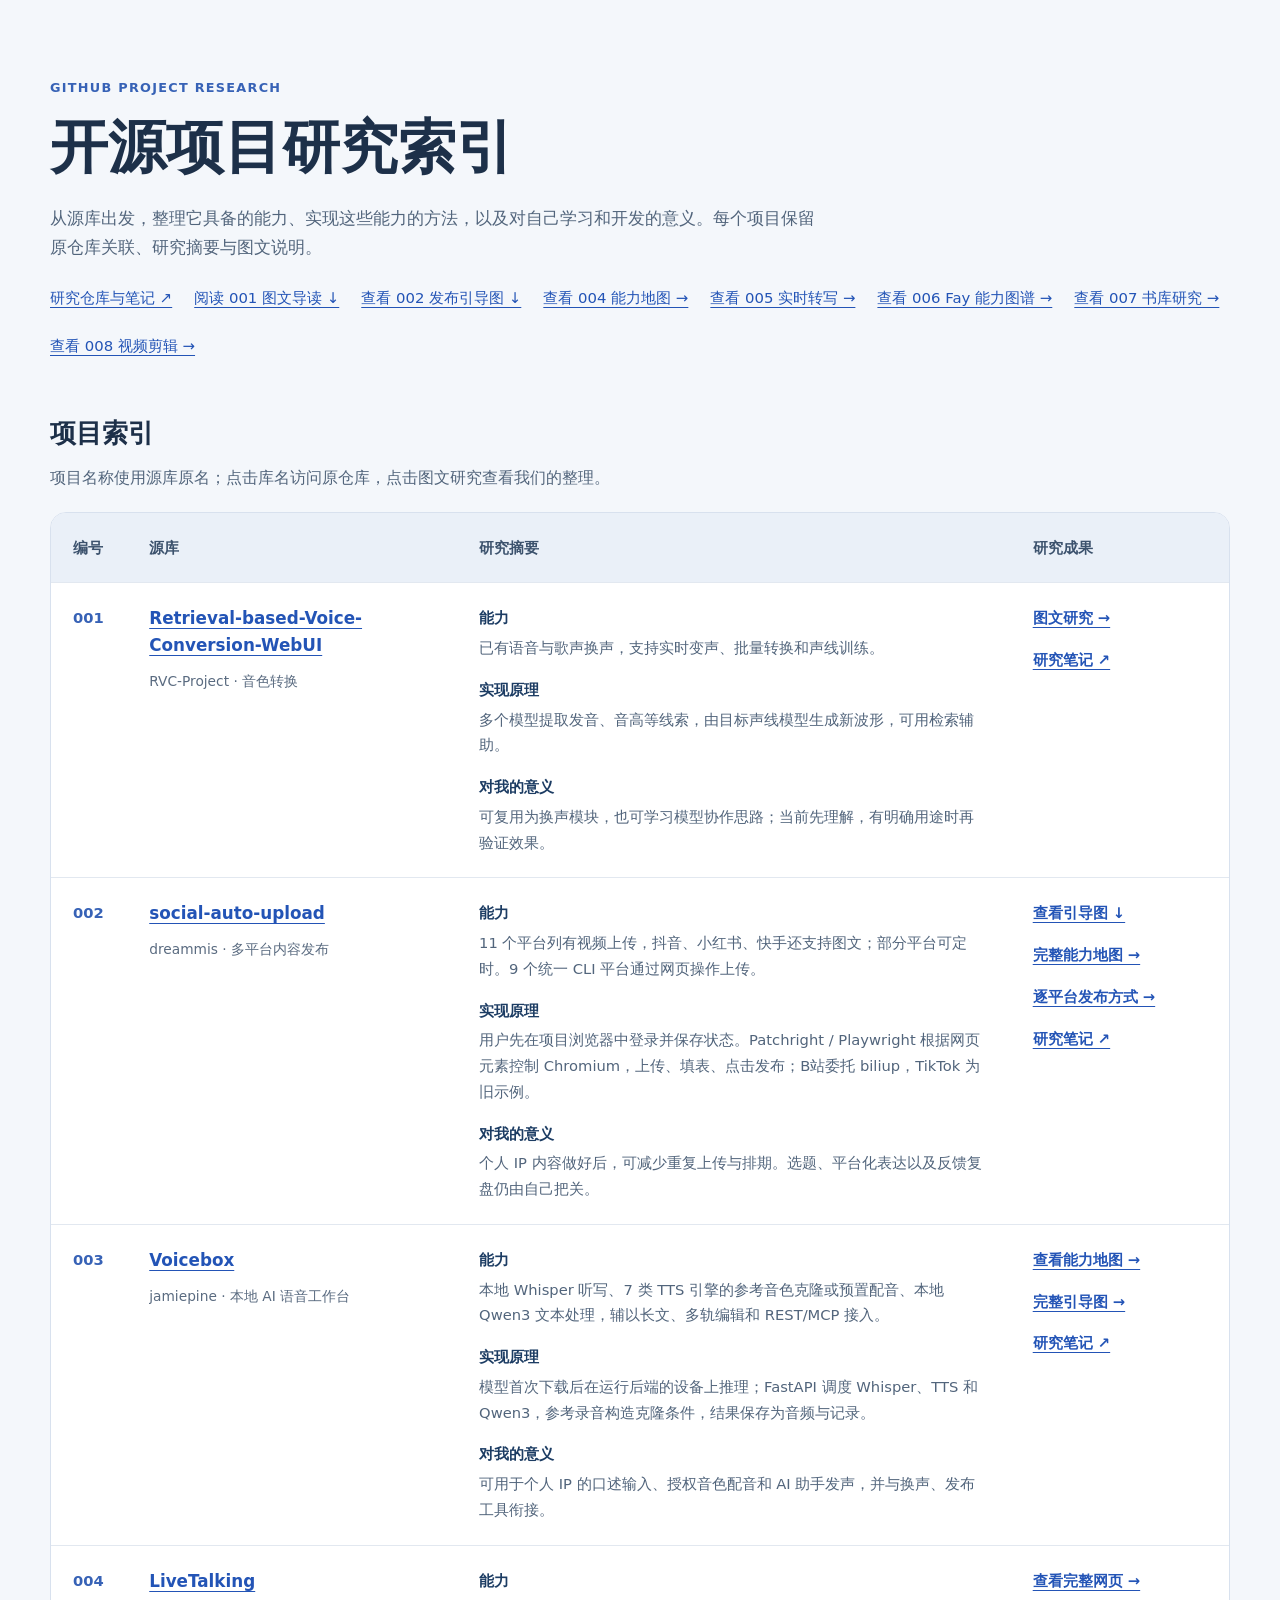
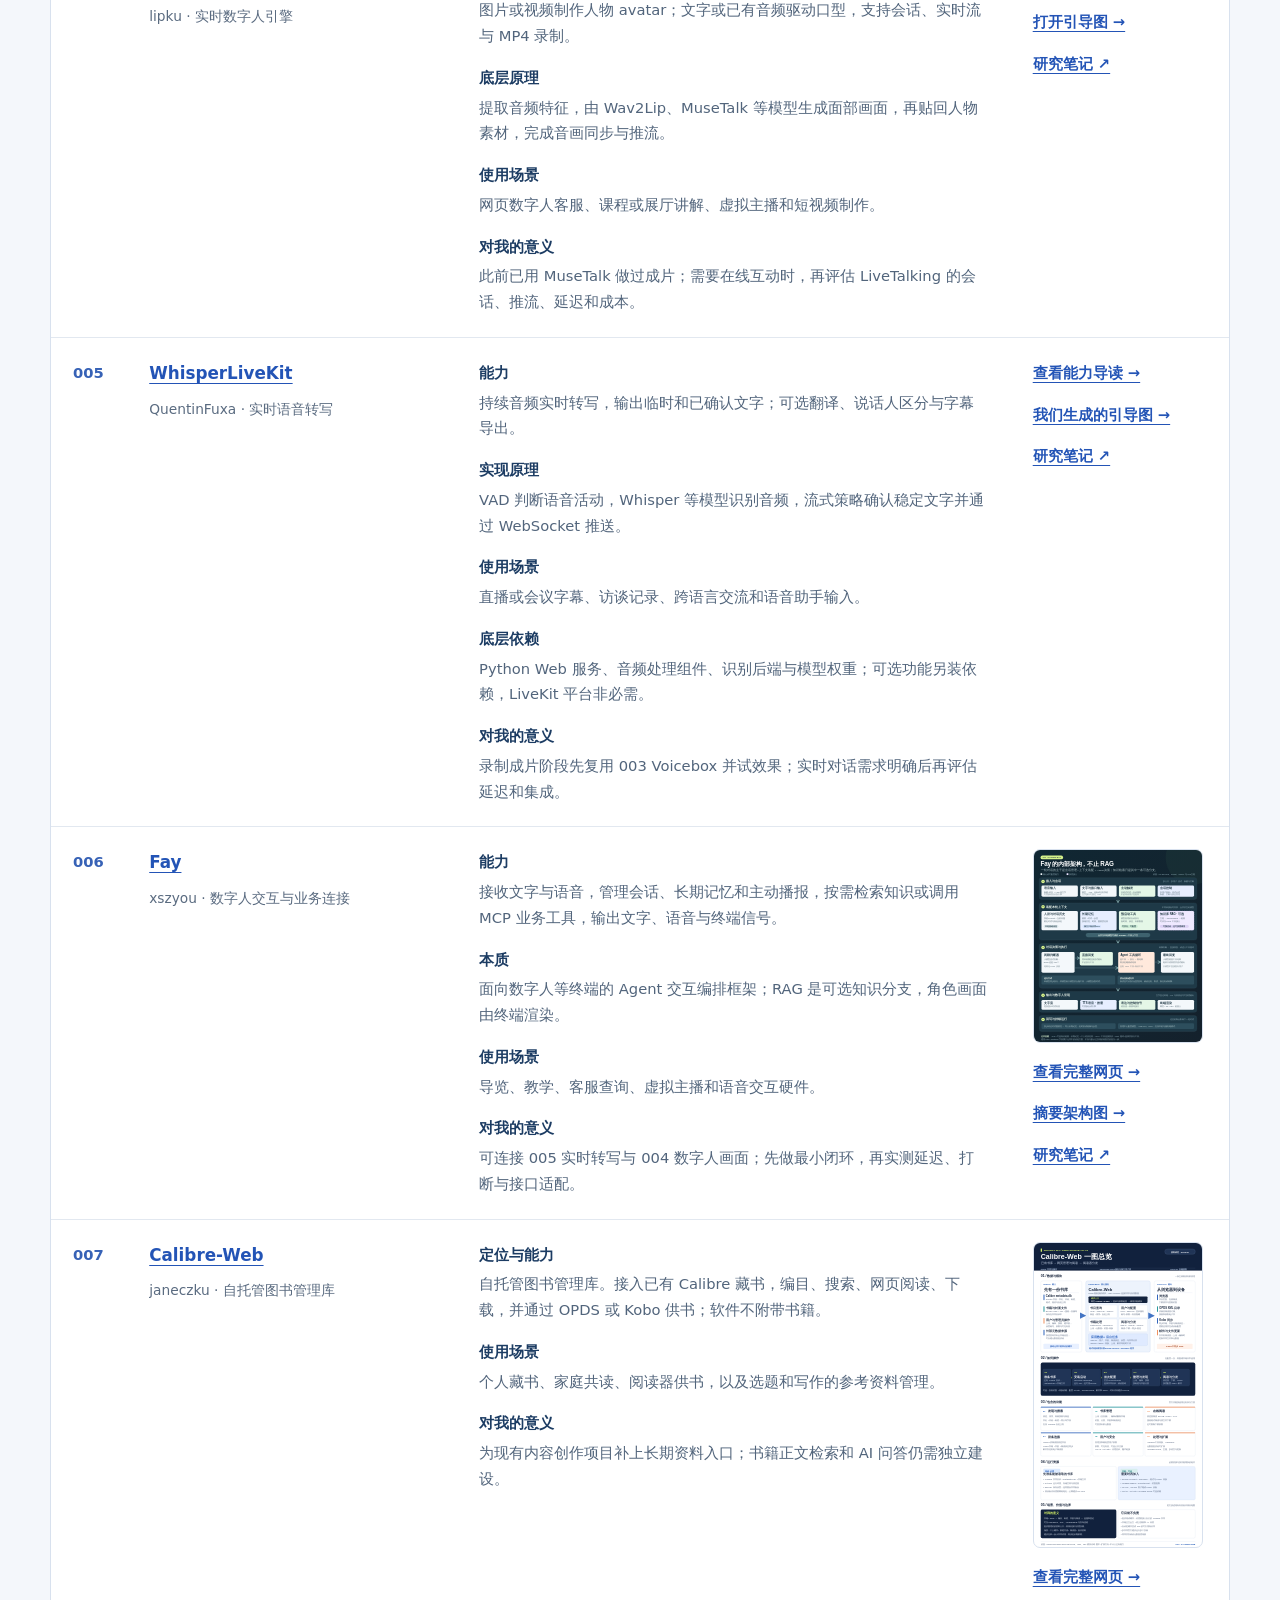
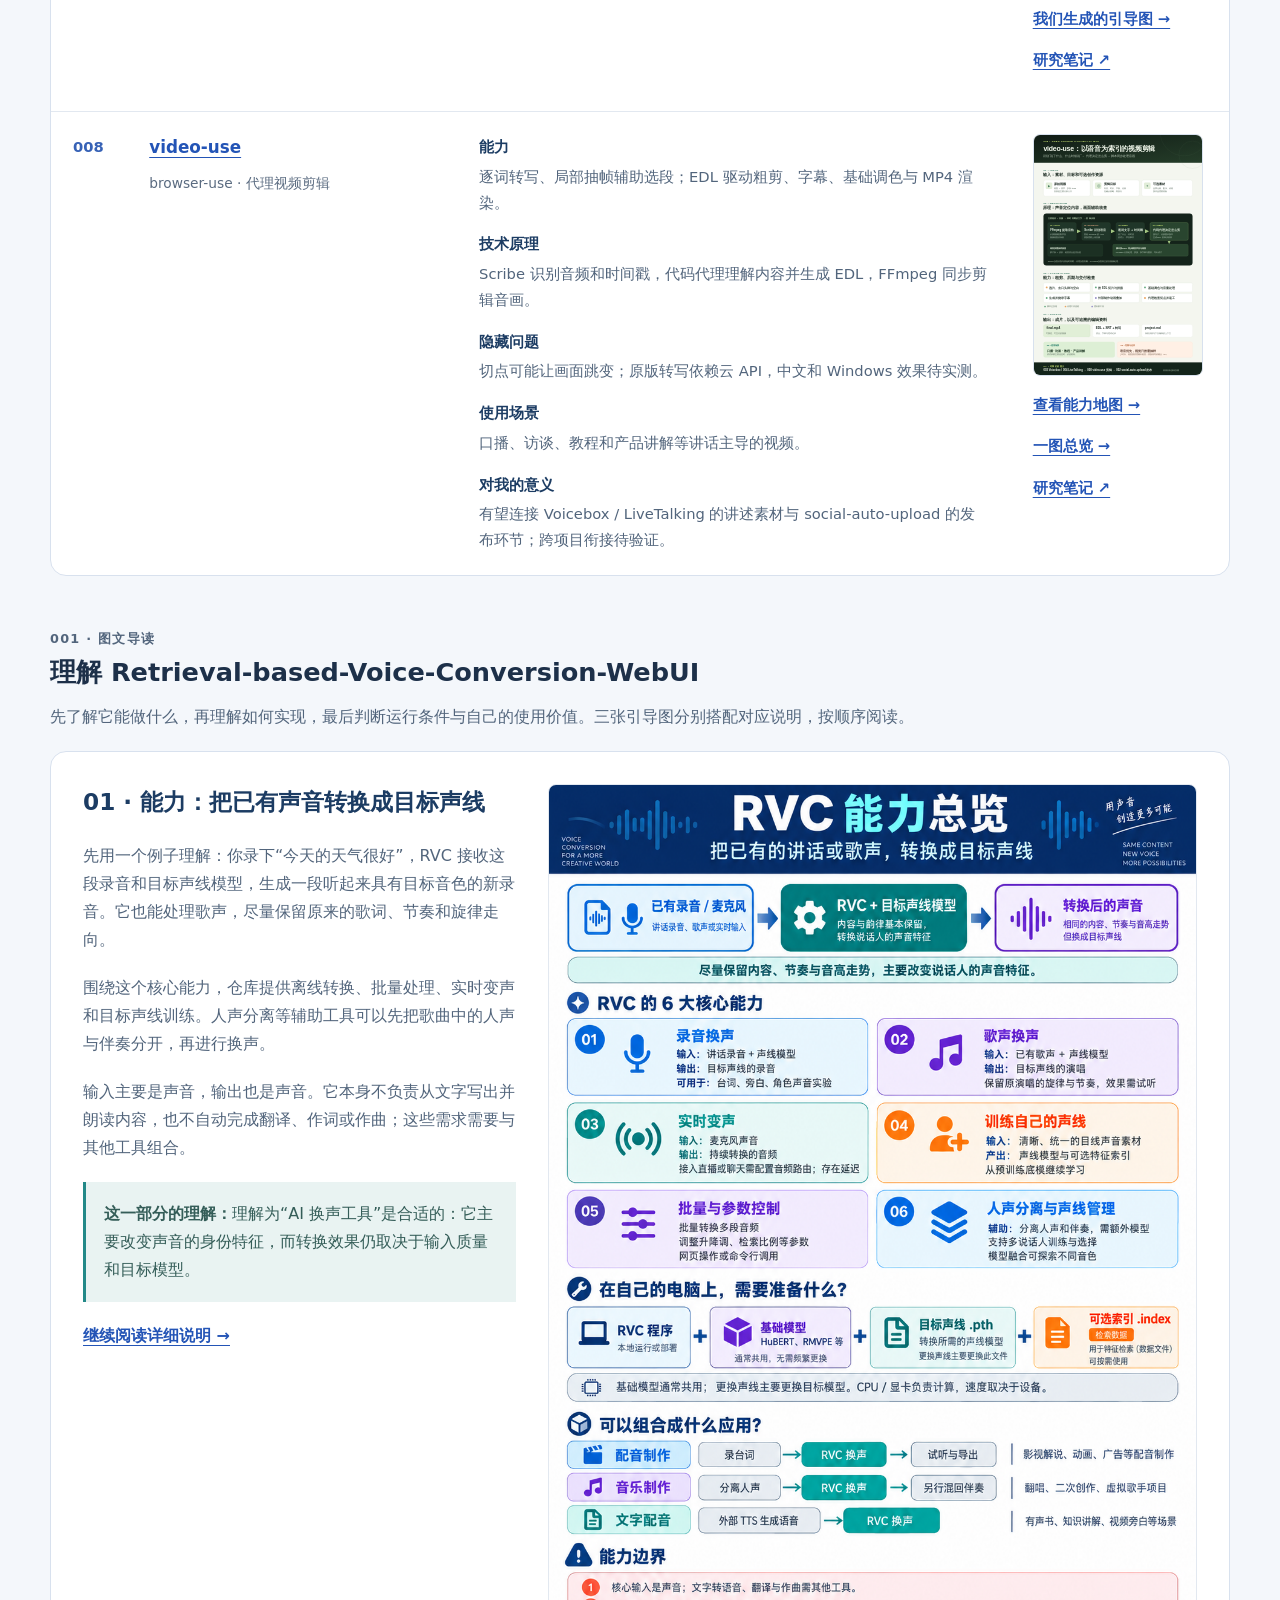
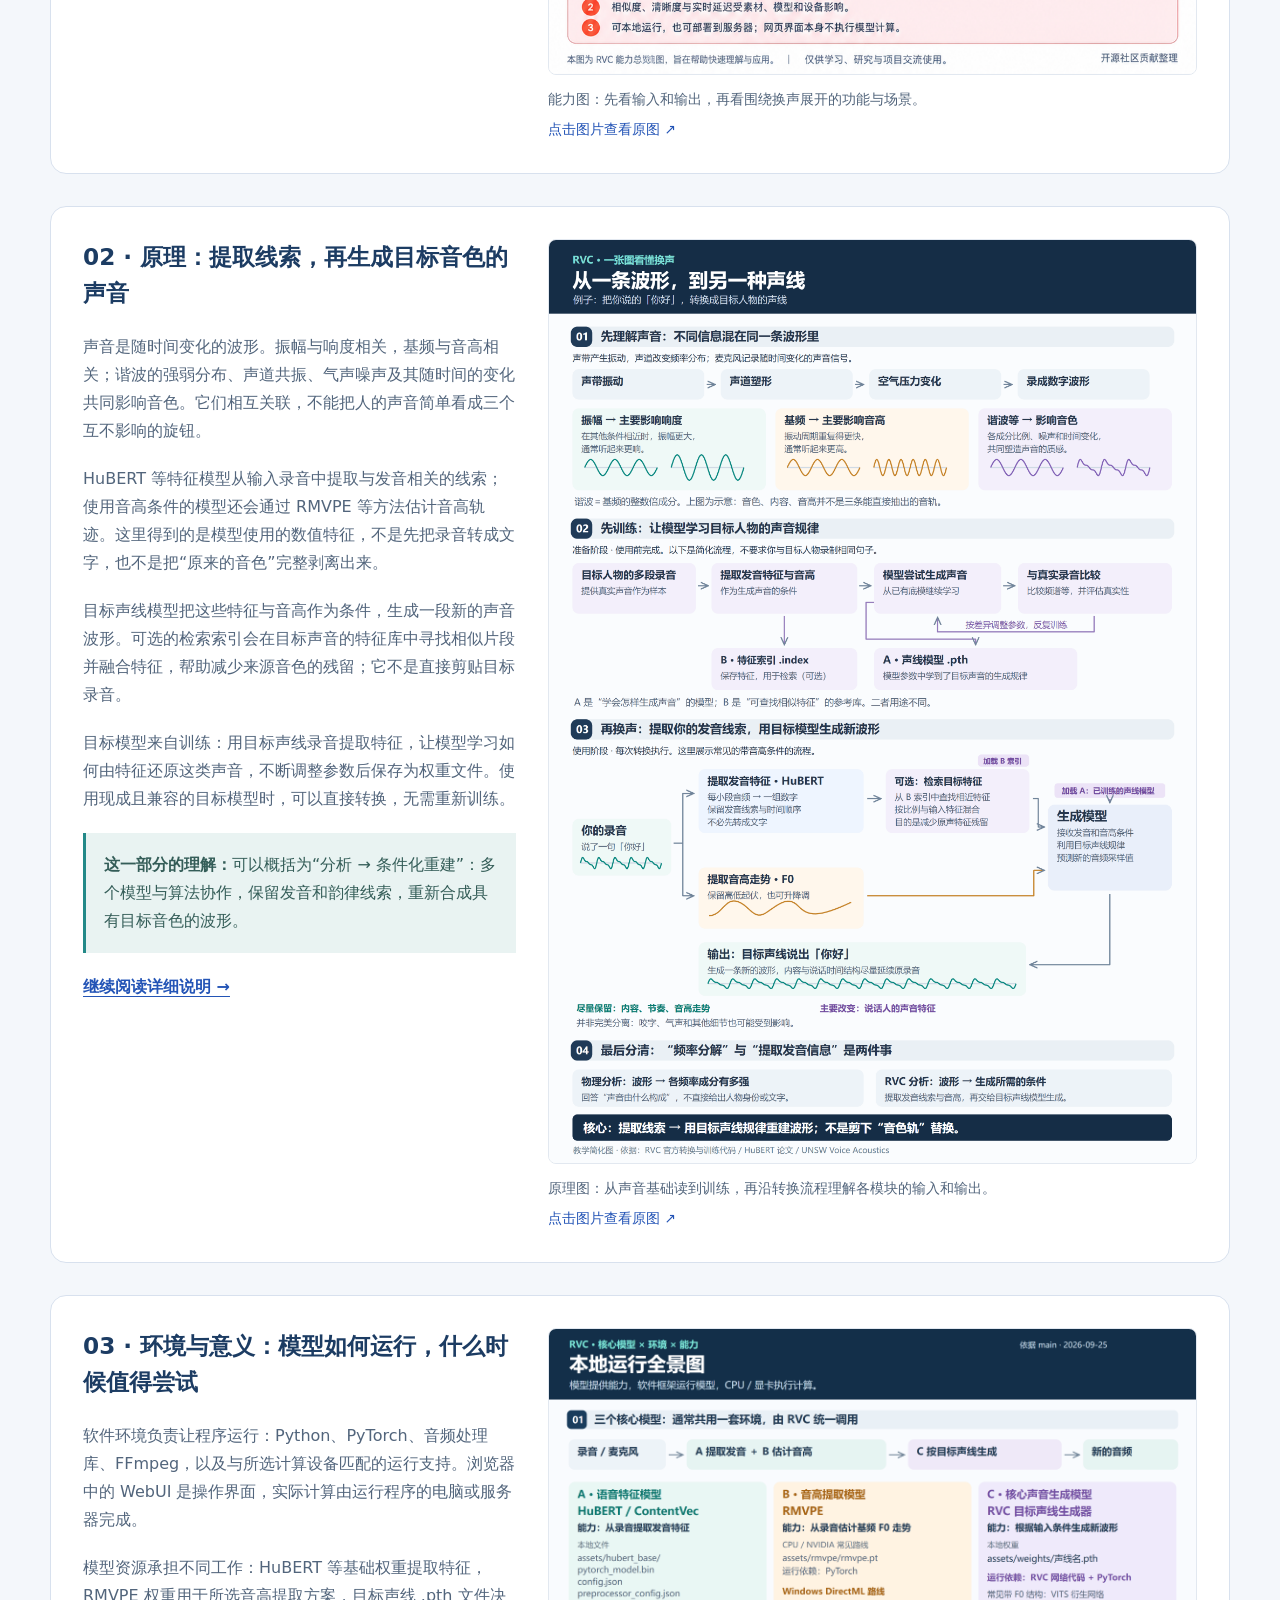
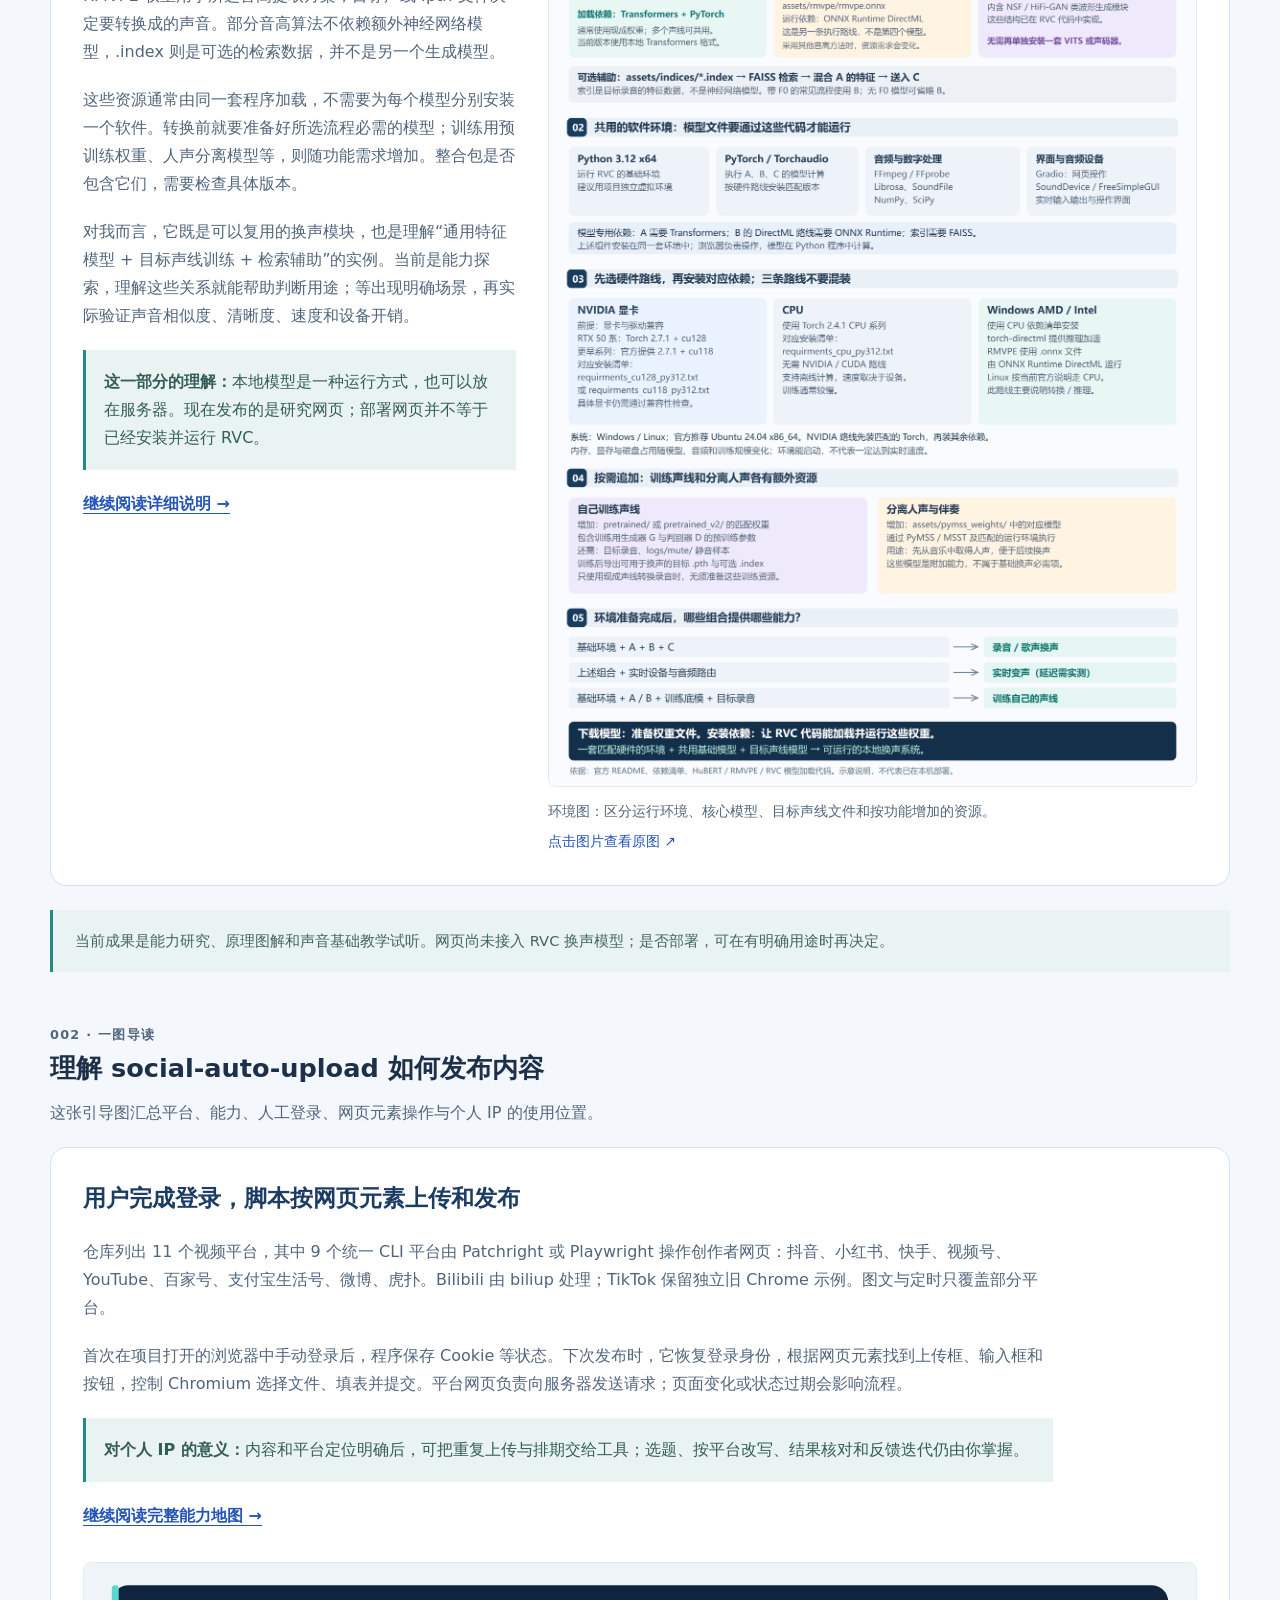
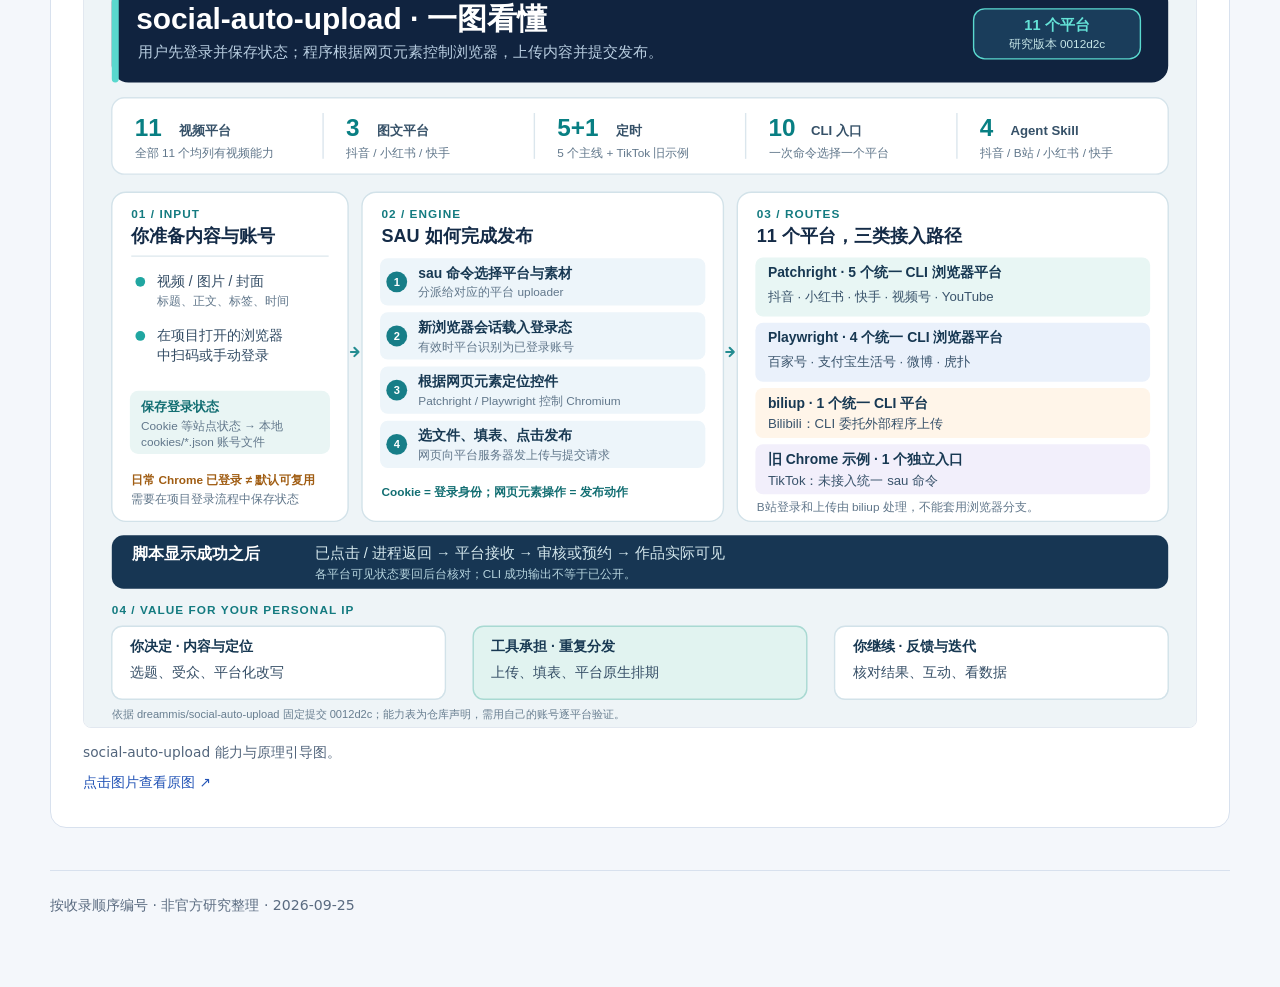
==== docs/index.html @ 4875bc80 "docs: publish video-use capability guide" ====
<!doctype html>
<html lang="zh-CN">
<head>
 <meta charset="utf-8">
 <meta name="viewport" content="width=device-width, initial-scale=1">
 <meta name="description" content="开源项目研究索引：关联源库，说明能力、实现原理、个人使用价值，并用完整图示辅助理解。">
 <title>GitHub 项目研究 · 源库索引与图解</title>
 <style>
 :root{color-scheme:light;font-family:system-ui,-apple-system,"Segoe UI","Microsoft YaHei",sans-serif;color:#1d3049;background:#f4f7fb}
 *{box-sizing:border-box}body{margin:0;line-height:1.75}
 main{width:min(1180px,calc(100% - 36px));margin:auto;padding:64px 0 70px}
 a{color:#2354b6;text-underline-offset:4px}a:focus-visible{outline:3px solid #238988;outline-offset:5px}
 .eyebrow{font-size:.8rem;letter-spacing:.1em;font-weight:750;color:#3762b6}
 h1{font-size:clamp(2rem,5vw,3.6rem);line-height:1.25;margin:12px 0 20px}
 .intro{max-width:780px;color:#52657c;font-size:1.05rem;margin:0 0 22px}
 .header-links{display:flex;gap:22px;flex-wrap:wrap;font-size:.93rem}
 .section-heading{margin:52px 0 20px}h2{font-size:1.6rem;margin:0 0 8px}.section-heading p{margin:0;color:#52657c}
 .table-wrap{overflow-x:auto;background:white;border:1px solid #d8e1ee;border-radius:16px}
 table{width:100%;border-collapse:collapse;min-width:740px;text-align:left;font-size:.92rem}
 th,td{padding:22px;vertical-align:top;border-bottom:1px solid #e2e8f0}thead{background:#eaf0f8;color:#3c526d}
 tbody tr:last-child>*{border-bottom:0}.project-id{font-weight:750;color:#3762b6}.source-cell{width:28%;min-width:200px}
 .source-name{display:block;font-weight:750;font-size:1.05rem;overflow-wrap:anywhere;line-height:1.6}
 .source-owner{display:block;color:#5a6b80;font-size:.86rem;margin:10px 0}.summary-cell{width:47%}
 dl{margin:0}dl>div+div{margin-top:16px}dt{font-weight:750;color:#1c3c63}dd{margin:4px 0 0;color:#52657c}
 .result-links{min-width:135px}.result-links a{display:block;margin-bottom:16px;font-weight:650}.result-links .result-image{max-width:170px}.result-image img{display:block;width:100%;height:auto;border-radius:7px;border:1px solid #d8e1ee}
 .guide-stories{display:grid;gap:32px}
 .guide-story{display:grid;grid-template-columns:minmax(0,.9fr) minmax(0,1.35fr);gap:32px;align-items:start;padding:32px;background:#fff;border:1px solid #d8e1ee;border-radius:16px}
 .guide-copy h3{font-size:1.45rem;line-height:1.55;margin:0 0 22px;color:#1c3c63}
 .guide-copy p{margin:0 0 20px;color:#52657c}.guide-copy .takeaway{padding:18px;background:#e9f3f2;border-left:3px solid #238988;color:#345d58}
 .detail-link{font-weight:650}.guide-story figure{margin:0;min-width:0}.guide-story img{display:block;width:100%;height:auto;border:1px solid #e2e8f0;border-radius:8px}
 .guide-story figcaption{font-size:.86rem;color:#52657c;margin-top:12px}.guide-story figcaption span{display:block;color:#2354b6;margin-top:6px}
 .social-guide{grid-template-columns:1fr}.social-guide .guide-copy{max-width:970px}.social-guide figure{width:100%}
 #guides-title{overflow-wrap:anywhere}article[id]{scroll-margin-top:24px}
 .note{margin-top:24px;padding:18px 22px;border-left:3px solid #238988;background:#e9f3f2;color:#45645f;font-size:.92rem}
 footer{margin-top:42px;padding-top:22px;border-top:1px solid #d8e1ee;color:#5a6b80;font-size:.88rem}
 @media(max-width:760px){.guide-story{grid-template-columns:1fr;padding:20px;gap:24px}.guide-copy h3{font-size:1.25rem}main{padding-top:38px}th,td{padding:16px}.section-heading{margin-top:36px}}
 </style>
</head>
<body><main>
 <header><p class="eyebrow">GITHUB PROJECT RESEARCH</p><h1>开源项目研究索引</h1>
 <p class="intro">从源库出发，整理它具备的能力、实现这些能力的方法，以及对自己学习和开发的意义。每个项目保留原仓库关联、研究摘要与图文说明。</p>
 <div class="header-links"><a href="https://github.com/yydshly/0925_codex_project">研究仓库与笔记 ↗</a><a href="#guide-images">阅读 001 图文导读 ↓</a><a href="#guide-social-auto-upload">查看 002 发布引导图 ↓</a><a href="projects/004-livetalking/index.html">查看 004 能力地图 →</a><a href="projects/005-whisperlivekit/index.html">查看 005 实时转写 →</a><a href="projects/006-fay/index.html">查看 006 Fay 能力图谱 →</a><a href="projects/007-calibre-web/index.html">查看 007 书库研究 →</a><a href="projects/008-video-use/index.html">查看 008 视频剪辑 →</a></div></header>
 <section aria-labelledby="index-title"><div class="section-heading"><h2 id="index-title">项目索引</h2><p>项目名称使用源库原名；点击库名访问原仓库，点击图文研究查看我们的整理。</p></div>
 <div class="table-wrap" role="region" aria-label="项目索引表，可横向滚动" tabindex="0"><table>
 <thead><tr><th scope="col">编号</th><th scope="col">源库</th><th scope="col">研究摘要</th><th scope="col">研究成果</th></tr></thead>
 <tbody><tr><th scope="row" class="project-id">001</th><td class="source-cell"><a class="source-name" href="https://github.com/RVC-Project/Retrieval-based-Voice-Conversion-WebUI" target="_blank" rel="noopener">Retrieval-based-Voice-Conversion-WebUI</a><span class="source-owner">RVC-Project · 音色转换</span></td>
 <td class="summary-cell"><dl><div><dt>能力</dt><dd>已有语音与歌声换声，支持实时变声、批量转换和声线训练。</dd></div><div><dt>实现原理</dt><dd>多个模型提取发音、音高等线索，由目标声线模型生成新波形，可用检索辅助。</dd></div><div><dt>对我的意义</dt><dd>可复用为换声模块，也可学习模型协作思路；当前先理解，有明确用途时再验证效果。</dd></div></dl></td>
 <td class="result-links"><a href="projects/001-rvc-voice-conversion/index.html#research-abstract">图文研究 →</a><a href="https://github.com/yydshly/0925_codex_project/blob/main/projects/001-rvc-voice-conversion/README.md">研究笔记 ↗</a></td></tr>
 <tr><th scope="row" class="project-id">002</th><td class="source-cell"><a class="source-name" href="https://github.com/dreammis/social-auto-upload" target="_blank" rel="noopener">social-auto-upload</a><span class="source-owner">dreammis · 多平台内容发布</span></td>
 <td class="summary-cell"><dl><div><dt>能力</dt><dd>11 个平台列有视频上传，抖音、小红书、快手还支持图文；部分平台可定时。9 个统一 CLI 平台通过网页操作上传。</dd></div><div><dt>实现原理</dt><dd>用户先在项目浏览器中登录并保存状态。Patchright / Playwright 根据网页元素控制 Chromium，上传、填表、点击发布；B站委托 biliup，TikTok 为旧示例。</dd></div><div><dt>对我的意义</dt><dd>个人 IP 内容做好后，可减少重复上传与排期。选题、平台化表达以及反馈复盘仍由自己把关。</dd></div></dl></td>
 <td class="result-links"><a href="#guide-social-auto-upload">查看引导图 ↓</a><a href="projects/002-social-auto-upload/index.html">完整能力地图 →</a><a href="projects/002-social-auto-upload/index.html#platform-methods">逐平台发布方式 →</a><a href="https://github.com/yydshly/0925_codex_project/blob/main/projects/002-social-auto-upload/README.md">研究笔记 ↗</a></td></tr><tr><th scope="row" class="project-id">003</th><td class="source-cell"><a class="source-name" href="https://github.com/jamiepine/voicebox" target="_blank" rel="noopener">Voicebox</a><span class="source-owner">jamiepine · 本地 AI 语音工作台</span></td>
<td class="summary-cell"><dl><div><dt>能力</dt><dd>本地 Whisper 听写、7 类 TTS 引擎的参考音色克隆或预置配音、本地 Qwen3 文本处理，辅以长文、多轨编辑和 REST/MCP 接入。</dd></div><div><dt>实现原理</dt><dd>模型首次下载后在运行后端的设备上推理；FastAPI 调度 Whisper、TTS 和 Qwen3，参考录音构造克隆条件，结果保存为音频与记录。</dd></div><div><dt>对我的意义</dt><dd>可用于个人 IP 的口述输入、授权音色配音和 AI 助手发声，并与换声、发布工具衔接。</dd></div></dl></td>
<td class="result-links"><a href="projects/003-voicebox/index.html">查看能力地图 →</a><a href="projects/003-voicebox/overview.svg">完整引导图 →</a><a href="https://github.com/yydshly/0925_codex_project/blob/main/projects/003-voicebox/README.md">研究笔记 ↗</a></td></tr>
 <tr><th scope="row" class="project-id">004</th><td class="source-cell"><a class="source-name" href="https://github.com/lipku/LiveTalking" target="_blank" rel="noopener">LiveTalking</a><span class="source-owner">lipku · 实时数字人引擎</span></td>
 <td class="summary-cell"><dl><div><dt>能力</dt><dd>图片或视频制作人物 avatar；文字或已有音频驱动口型，支持会话、实时流与 MP4 录制。</dd></div><div><dt>底层原理</dt><dd>提取音频特征，由 Wav2Lip、MuseTalk 等模型生成面部画面，再贴回人物素材，完成音画同步与推流。</dd></div><div><dt>使用场景</dt><dd>网页数字人客服、课程或展厅讲解、虚拟主播和短视频制作。</dd></div><div><dt>对我的意义</dt><dd>此前已用 MuseTalk 做过成片；需要在线互动时，再评估 LiveTalking 的会话、推流、延迟和成本。</dd></div></dl></td>
 <td class="result-links"><a href="projects/004-livetalking/index.html">查看完整网页 →</a><a href="projects/004-livetalking/assets/architecture.svg">打开引导图 →</a><a href="https://github.com/yydshly/0925_codex_project/blob/main/projects/004-livetalking/README.md">研究笔记 ↗</a></td></tr><tr><th scope="row" class="project-id">005</th><td class="source-cell"><a class="source-name" href="https://github.com/QuentinFuxa/WhisperLiveKit" target="_blank" rel="noopener">WhisperLiveKit</a><span class="source-owner">QuentinFuxa · 实时语音转写</span></td>
 <td class="summary-cell"><dl><div><dt>能力</dt><dd>持续音频实时转写，输出临时和已确认文字；可选翻译、说话人区分与字幕导出。</dd></div><div><dt>实现原理</dt><dd>VAD 判断语音活动，Whisper 等模型识别音频，流式策略确认稳定文字并通过 WebSocket 推送。</dd></div><div><dt>使用场景</dt><dd>直播或会议字幕、访谈记录、跨语言交流和语音助手输入。</dd></div><div><dt>底层依赖</dt><dd>Python Web 服务、音频处理组件、识别后端与模型权重；可选功能另装依赖，LiveKit 平台非必需。</dd></div><div><dt>对我的意义</dt><dd>录制成片阶段先复用 003 Voicebox 并试效果；实时对话需求明确后再评估延迟和集成。</dd></div></dl></td>
 <td class="result-links"><a href="projects/005-whisperlivekit/index.html">查看能力导读 →</a><a href="projects/005-whisperlivekit/assets/overview.svg">我们生成的引导图 →</a><a href="https://github.com/yydshly/0925_codex_project/blob/main/projects/005-whisperlivekit/README.md">研究笔记 ↗</a></td></tr>
<tr><th scope="row" class="project-id">006</th><td class="source-cell"><a class="source-name" href="https://github.com/xszyou/Fay" target="_blank" rel="noopener">Fay</a><span class="source-owner">xszyou · 数字人交互与业务连接</span></td>
<td class="summary-cell"><dl><div><dt>能力</dt><dd>接收文字与语音，管理会话、长期记忆和主动播报，按需检索知识或调用 MCP 业务工具，输出文字、语音与终端信号。</dd></div><div><dt>本质</dt><dd>面向数字人等终端的 Agent 交互编排框架；RAG 是可选知识分支，角色画面由终端渲染。</dd></div><div><dt>使用场景</dt><dd>导览、教学、客服查询、虚拟主播和语音交互硬件。</dd></div><div><dt>对我的意义</dt><dd>可连接 005 实时转写与 004 数字人画面；先做最小闭环，再实测延迟、打断与接口适配。</dd></div></dl></td>
<td class="result-links"><a class="result-image" href="projects/006-fay/assets/fay-internal-architecture.svg" aria-label="打开 Fay 摘要架构图"><img src="projects/006-fay/assets/fay-internal-architecture.svg" width="180" height="205" alt="Fay 的五层交互架构摘要图" loading="lazy"></a><a href="projects/006-fay/index.html">查看完整网页 →</a><a href="projects/006-fay/assets/fay-internal-architecture.svg">摘要架构图 →</a><a href="https://github.com/yydshly/0925_codex_project/blob/main/projects/006-fay/README.md">研究笔记 ↗</a></td></tr>
<tr><th scope="row" class="project-id">007</th><td class="source-cell"><a class="source-name" href="https://github.com/janeczku/calibre-web" target="_blank" rel="noopener">Calibre-Web</a><span class="source-owner">janeczku · 自托管图书管理库</span></td>
<td class="summary-cell"><dl><div><dt>定位与能力</dt><dd>自托管图书管理库。接入已有 Calibre 藏书，编目、搜索、网页阅读、下载，并通过 OPDS 或 Kobo 供书；软件不附带书籍。</dd></div><div><dt>使用场景</dt><dd>个人藏书、家庭共读、阅读器供书，以及选题和写作的参考资料管理。</dd></div><div><dt>对我的意义</dt><dd>为现有内容创作项目补上长期资料入口；书籍正文检索和 AI 问答仍需独立建设。</dd></div></dl></td>
<td class="result-links"><a class="result-image" href="projects/007-calibre-web/assets/overview.svg" aria-label="打开我们生成的 Calibre-Web 引导图"><img src="projects/007-calibre-web/assets/overview.svg" width="180" height="326" alt="Calibre-Web 图书管理库能力、使用方式与个人价值引导图" loading="lazy"></a><a href="projects/007-calibre-web/index.html">查看完整网页 →</a><a href="projects/007-calibre-web/assets/overview.svg">我们生成的引导图 →</a><a href="https://github.com/yydshly/0925_codex_project/blob/main/projects/007-calibre-web/README.md">研究笔记 ↗</a></td></tr><tr><th scope="row" class="project-id">008</th><td class="source-cell"><a class="source-name" href="https://github.com/browser-use/video-use" target="_blank" rel="noopener noreferrer">video-use</a><span class="source-owner">browser-use · 代理视频剪辑</span></td>
<td class="summary-cell"><dl><div><dt>能力</dt><dd>逐词转写、局部抽帧辅助选段；EDL 驱动粗剪、字幕、基础调色与 MP4 渲染。</dd></div><div><dt>技术原理</dt><dd>Scribe 识别音频和时间戳，代码代理理解内容并生成 EDL，FFmpeg 同步剪辑音画。</dd></div><div><dt>隐藏问题</dt><dd>切点可能让画面跳变；原版转写依赖云 API，中文和 Windows 效果待实测。</dd></div><div><dt>使用场景</dt><dd>口播、访谈、教程和产品讲解等讲话主导的视频。</dd></div><div><dt>对我的意义</dt><dd>有望连接 Voicebox / LiveTalking 的讲述素材与 social-auto-upload 的发布环节；跨项目衔接待验证。</dd></div></dl></td>
<td class="result-links"><a class="result-image" href="projects/008-video-use/assets/overview.svg" aria-label="打开我们生成的 video-use 一图总览"><img src="projects/008-video-use/assets/overview.svg" width="180" height="257" alt="video-use 的输入输出、工作原理、能力、适用场景与项目价值总览图" loading="lazy"></a><a href="projects/008-video-use/index.html">查看能力地图 →</a><a href="projects/008-video-use/assets/overview.svg">一图总览 →</a><a href="https://github.com/yydshly/0925_codex_project/blob/main/projects/008-video-use/README.md">研究笔记 ↗</a></td></tr></tbody>
 </table></div></section>
 <section id="guide-images" aria-labelledby="guides-title"><div class="section-heading"><p class="eyebrow">001 · 图文导读</p><h2 id="guides-title">理解 Retrieval-based-Voice-Conversion-WebUI</h2><p>先了解它能做什么，再理解如何实现，最后判断运行条件与自己的使用价值。三张引导图分别搭配对应说明，按顺序阅读。</p></div>
 <div class="guide-stories"><article class="guide-story" id="guide-capability" aria-labelledby="title-capability">
 <div class="guide-copy"><h3 id="title-capability">01 · 能力：把已有声音转换成目标声线</h3><p>先用一个例子理解：你录下“今天的天气很好”，RVC 接收这段录音和目标声线模型，生成一段听起来具有目标音色的新录音。它也能处理歌声，尽量保留原来的歌词、节奏和旋律走向。</p><p>围绕这个核心能力，仓库提供离线转换、批量处理、实时变声和目标声线训练。人声分离等辅助工具可以先把歌曲中的人声与伴奏分开，再进行换声。</p><p>输入主要是声音，输出也是声音。它本身不负责从文字写出并朗读内容，也不自动完成翻译、作词或作曲；这些需求需要与其他工具组合。</p><p class="takeaway"><strong>这一部分的理解：</strong>理解为“AI 换声工具”是合适的：它主要改变声音的身份特征，而转换效果仍取决于输入质量和目标模型。</p><a class="detail-link" href="projects/001-rvc-voice-conversion/index.html#capability-diagram">继续阅读详细说明 →</a></div>
 <figure><a href="projects/001-rvc-voice-conversion/assets/rvc-capabilities-overview.png" target="_blank" rel="noopener" aria-label="打开01 · 能力：把已有声音转换成目标声线完整图片"><img src="projects/001-rvc-voice-conversion/assets/rvc-capabilities-overview.png" width="1070" height="1470" alt="能力图：先看输入和输出，再看围绕换声展开的功能与场景。" loading="lazy"></a><figcaption>能力图：先看输入和输出，再看围绕换声展开的功能与场景。<span>点击图片查看原图 ↗</span></figcaption></figure>
 </article>
<article class="guide-story" id="guide-principle" aria-labelledby="title-principle">
 <div class="guide-copy"><h3 id="title-principle">02 · 原理：提取线索，再生成目标音色的声音</h3><p>声音是随时间变化的波形。振幅与响度相关，基频与音高相关；谐波的强弱分布、声道共振、气声噪声及其随时间的变化共同影响音色。它们相互关联，不能把人的声音简单看成三个互不影响的旋钮。</p><p>HuBERT 等特征模型从输入录音中提取与发音相关的线索；使用音高条件的模型还会通过 RMVPE 等方法估计音高轨迹。这里得到的是模型使用的数值特征，不是先把录音转成文字，也不是把“原来的音色”完整剥离出来。</p><p>目标声线模型把这些特征与音高作为条件，生成一段新的声音波形。可选的检索索引会在目标声音的特征库中寻找相似片段并融合特征，帮助减少来源音色的残留；它不是直接剪贴目标录音。</p><p>目标模型来自训练：用目标声线录音提取特征，让模型学习如何由特征还原这类声音，不断调整参数后保存为权重文件。使用现成且兼容的目标模型时，可以直接转换，无需重新训练。</p><p class="takeaway"><strong>这一部分的理解：</strong>可以概括为“分析 → 条件化重建”：多个模型与算法协作，保留发音和韵律线索，重新合成具有目标音色的波形。</p><a class="detail-link" href="projects/001-rvc-voice-conversion/index.html#principle-diagram">继续阅读详细说明 →</a></div>
 <figure><a href="projects/001-rvc-voice-conversion/assets/rvc-principle-overview.png" target="_blank" rel="noopener" aria-label="打开02 · 原理：提取线索，再生成目标音色的声音完整图片"><img src="projects/001-rvc-voice-conversion/assets/rvc-principle-overview.png" width="2400" height="3420" alt="原理图：从声音基础读到训练，再沿转换流程理解各模块的输入和输出。" loading="lazy"></a><figcaption>原理图：从声音基础读到训练，再沿转换流程理解各模块的输入和输出。<span>点击图片查看原图 ↗</span></figcaption></figure>
 </article>
<article class="guide-story" id="guide-environment" aria-labelledby="title-environment">
 <div class="guide-copy"><h3 id="title-environment">03 · 环境与意义：模型如何运行，什么时候值得尝试</h3><p>软件环境负责让程序运行：Python、PyTorch、音频处理库、FFmpeg，以及与所选计算设备匹配的运行支持。浏览器中的 WebUI 是操作界面，实际计算由运行程序的电脑或服务器完成。</p><p>模型资源承担不同工作：HuBERT 等基础权重提取特征，RMVPE 权重用于所选音高提取方案，目标声线 .pth 文件决定要转换成的声音。部分音高算法不依赖额外神经网络模型，.index 则是可选的检索数据，并不是另一个生成模型。</p><p>这些资源通常由同一套程序加载，不需要为每个模型分别安装一个软件。转换前就要准备好所选流程必需的模型；训练用预训练权重、人声分离模型等，则随功能需求增加。整合包是否包含它们，需要检查具体版本。</p><p>对我而言，它既是可以复用的换声模块，也是理解“通用特征模型 + 目标声线训练 + 检索辅助”的实例。当前是能力探索，理解这些关系就能帮助判断用途；等出现明确场景，再实际验证声音相似度、清晰度、速度和设备开销。</p><p class="takeaway"><strong>这一部分的理解：</strong>本地模型是一种运行方式，也可以放在服务器。现在发布的是研究网页；部署网页并不等于已经安装并运行 RVC。</p><a class="detail-link" href="projects/001-rvc-voice-conversion/index.html#environment-diagram">继续阅读详细说明 →</a></div>
 <figure><a href="projects/001-rvc-voice-conversion/assets/rvc-model-environment-map.png" target="_blank" rel="noopener" aria-label="打开03 · 环境与意义：模型如何运行，什么时候值得尝试完整图片"><img src="projects/001-rvc-voice-conversion/assets/rvc-model-environment-map.png" width="2700" height="4410" alt="环境图：区分运行环境、核心模型、目标声线文件和按功能增加的资源。" loading="lazy"></a><figcaption>环境图：区分运行环境、核心模型、目标声线文件和按功能增加的资源。<span>点击图片查看原图 ↗</span></figcaption></figure>
 </article></div>
 <p class="note">当前成果是能力研究、原理图解和声音基础教学试听。网页尚未接入 RVC 换声模型；是否部署，可在有明确用途时再决定。</p></section>
 <section id="guide-social-auto-upload" aria-labelledby="social-guide-title"><div class="section-heading"><p class="eyebrow">002 · 一图导读</p><h2 id="social-guide-title">理解 social-auto-upload 如何发布内容</h2><p>这张引导图汇总平台、能力、人工登录、网页元素操作与个人 IP 的使用位置。</p></div>
 <article class="guide-story social-guide" aria-labelledby="social-story-title"><div class="guide-copy"><h3 id="social-story-title">用户完成登录，脚本按网页元素上传和发布</h3>
 <p>仓库列出 11 个视频平台，其中 9 个统一 CLI 平台由 Patchright 或 Playwright 操作创作者网页：抖音、小红书、快手、视频号、YouTube、百家号、支付宝生活号、微博、虎扑。Bilibili 由 biliup 处理；TikTok 保留独立旧 Chrome 示例。图文与定时只覆盖部分平台。</p>
 <p>首次在项目打开的浏览器中手动登录后，程序保存 Cookie 等状态。下次发布时，它恢复登录身份，根据网页元素找到上传框、输入框和按钮，控制 Chromium 选择文件、填表并提交。平台网页负责向服务器发送请求；页面变化或状态过期会影响流程。</p>
 <p class="takeaway"><strong>对个人 IP 的意义：</strong>内容和平台定位明确后，可把重复上传与排期交给工具；选题、按平台改写、结果核对和反馈迭代仍由你掌握。</p>
 <a class="detail-link" href="projects/002-social-auto-upload/index.html#overview">继续阅读完整能力地图 →</a></div>
 <figure><a href="projects/002-social-auto-upload/overview.svg" target="_blank" rel="noopener" aria-label="打开 social-auto-upload 完整引导图"><img src="projects/002-social-auto-upload/overview.svg" width="1600" height="1100" alt="social-auto-upload 引导图：11 个平台、三类接入路径、登录态复用、根据网页元素发布，以及对个人 IP 的价值。" loading="lazy"></a><figcaption>social-auto-upload 能力与原理引导图。<span>点击图片查看原图 ↗</span></figcaption></figure>
 </article></section>
 <footer>按收录顺序编号 · 非官方研究整理 · 2026-09-25</footer>
</main></body></html>
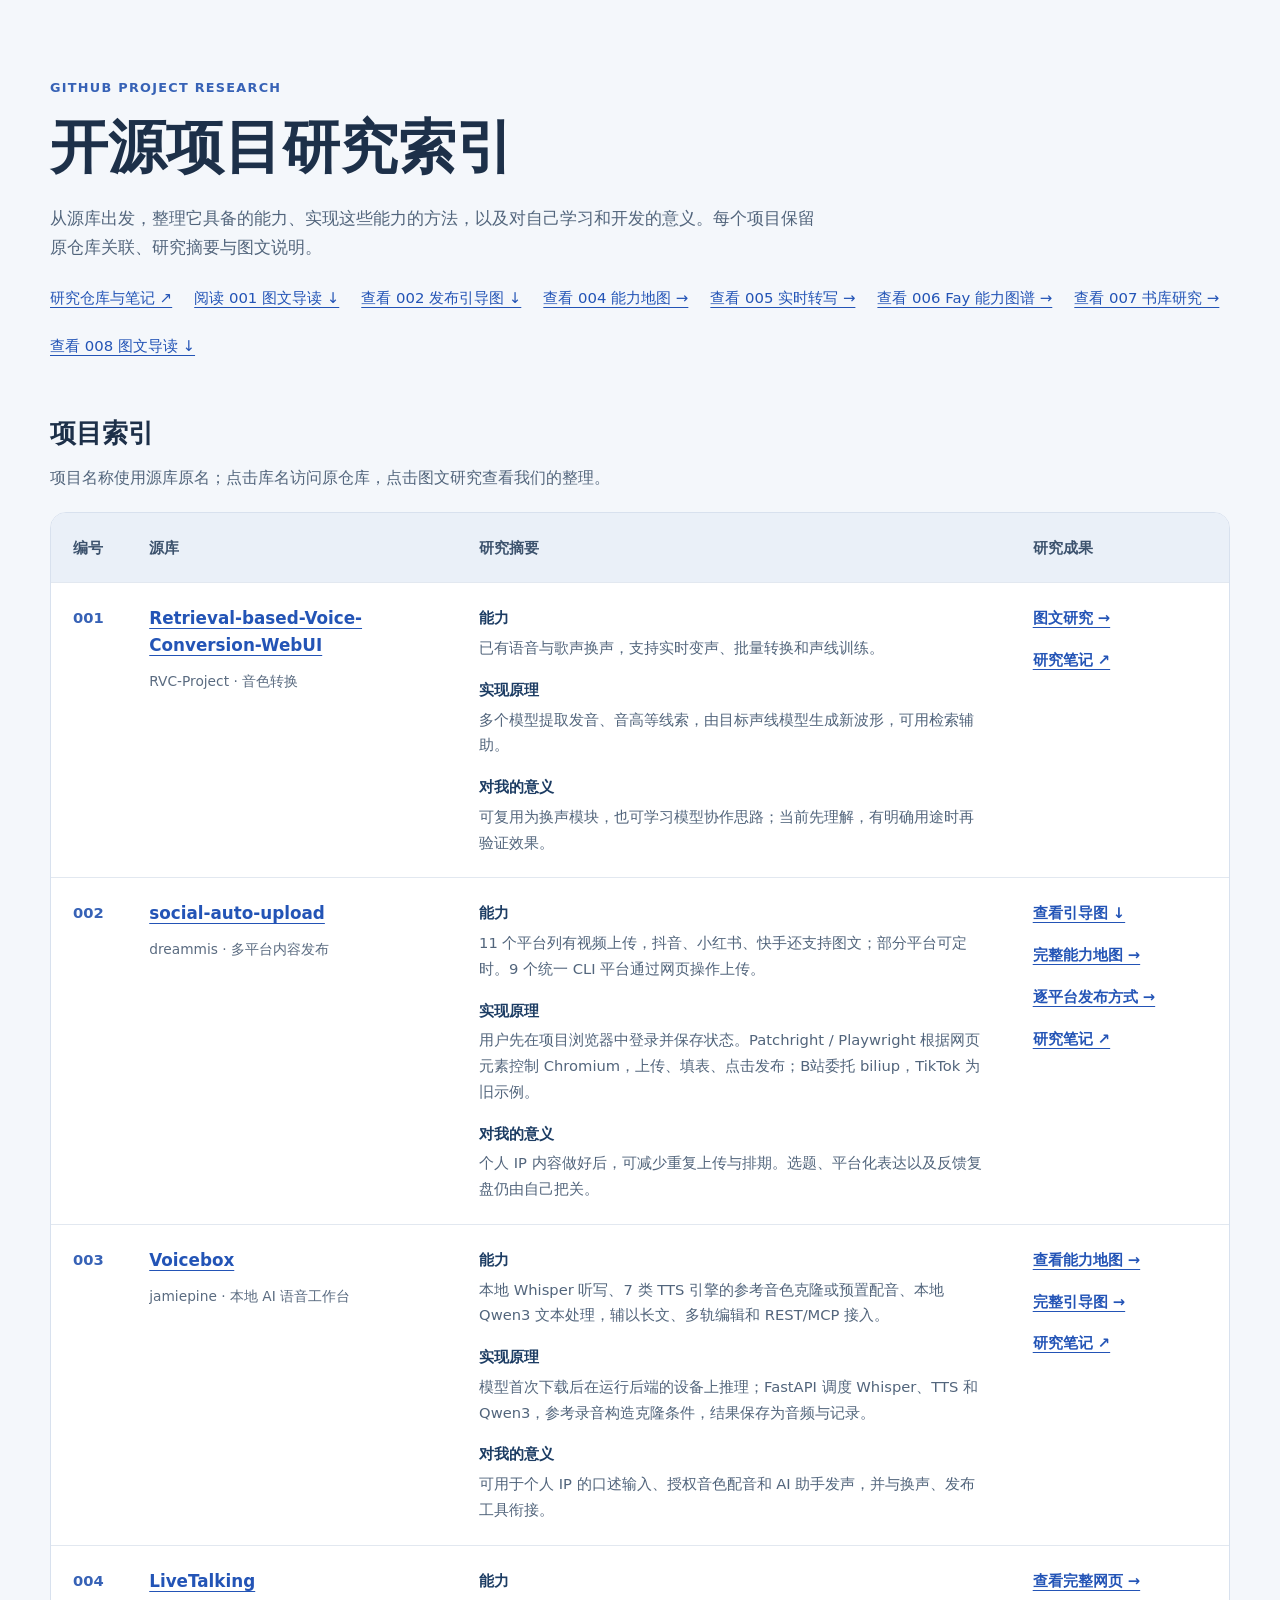
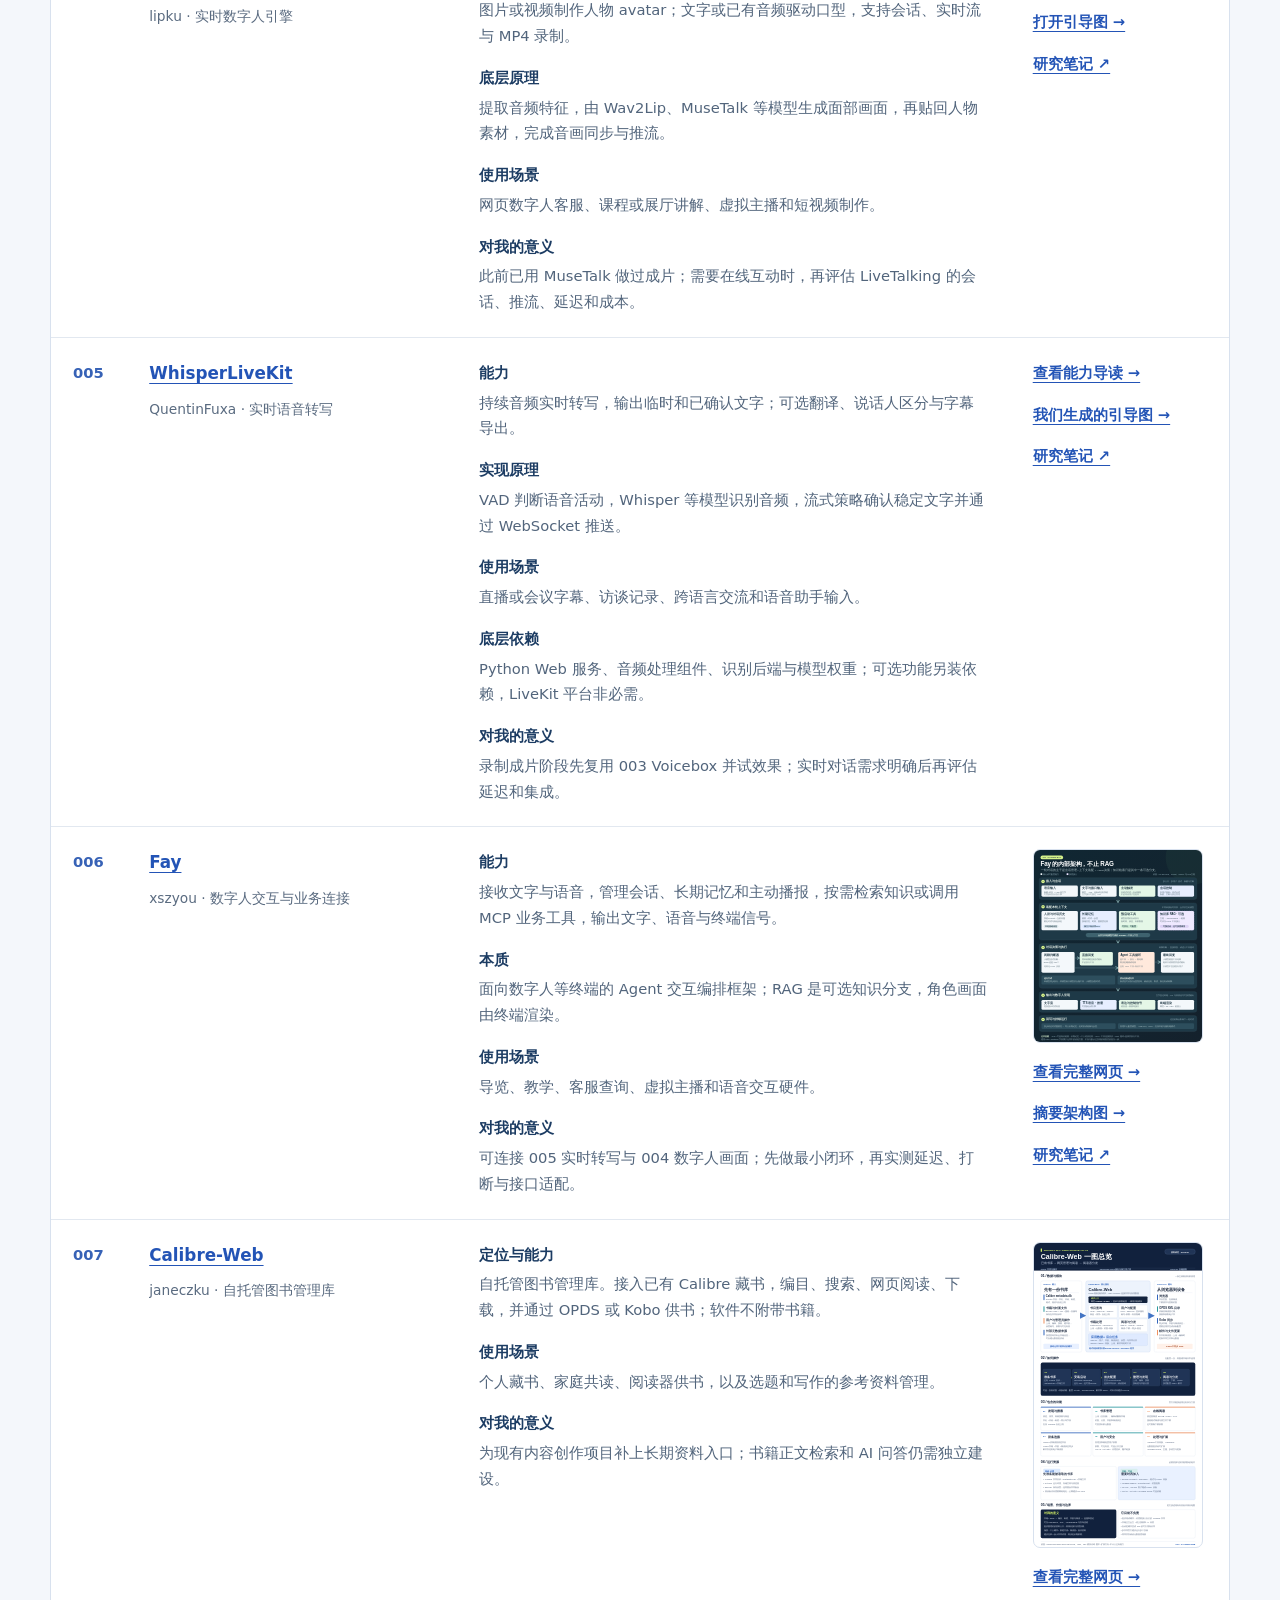
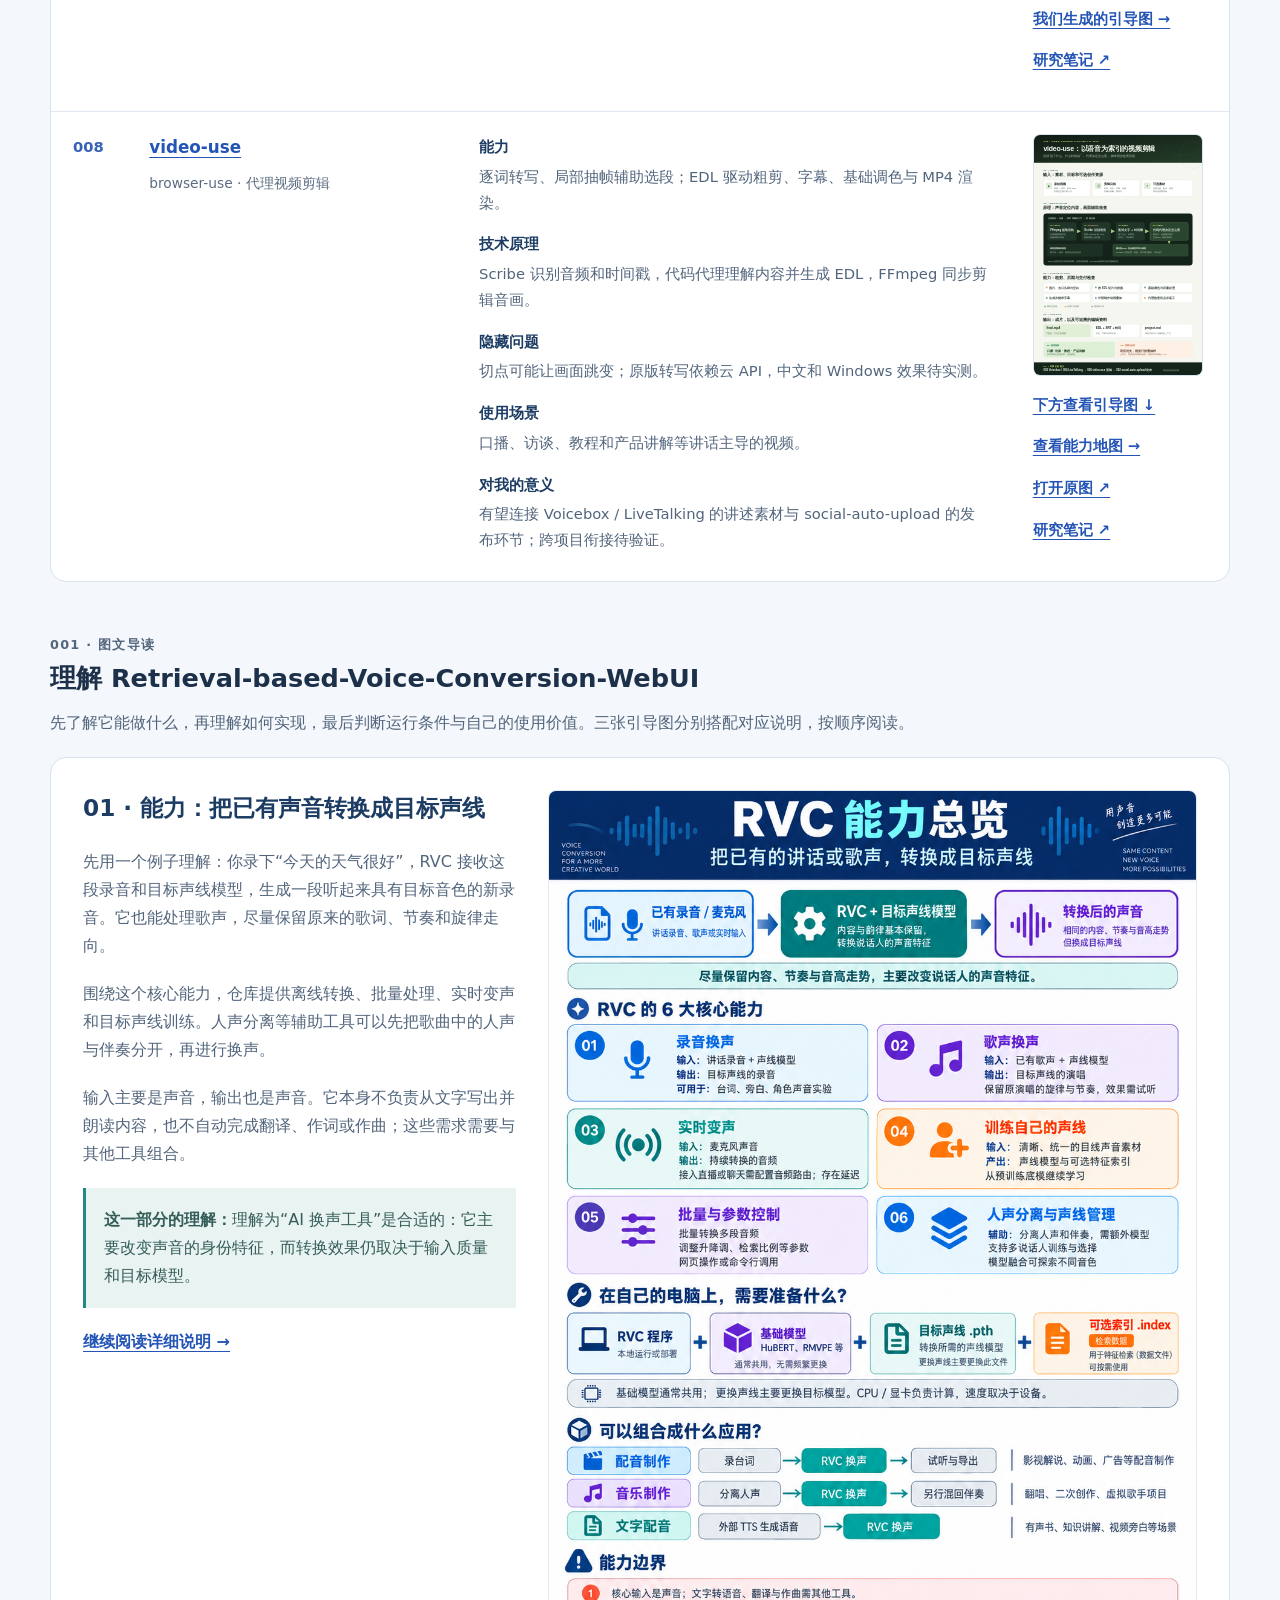
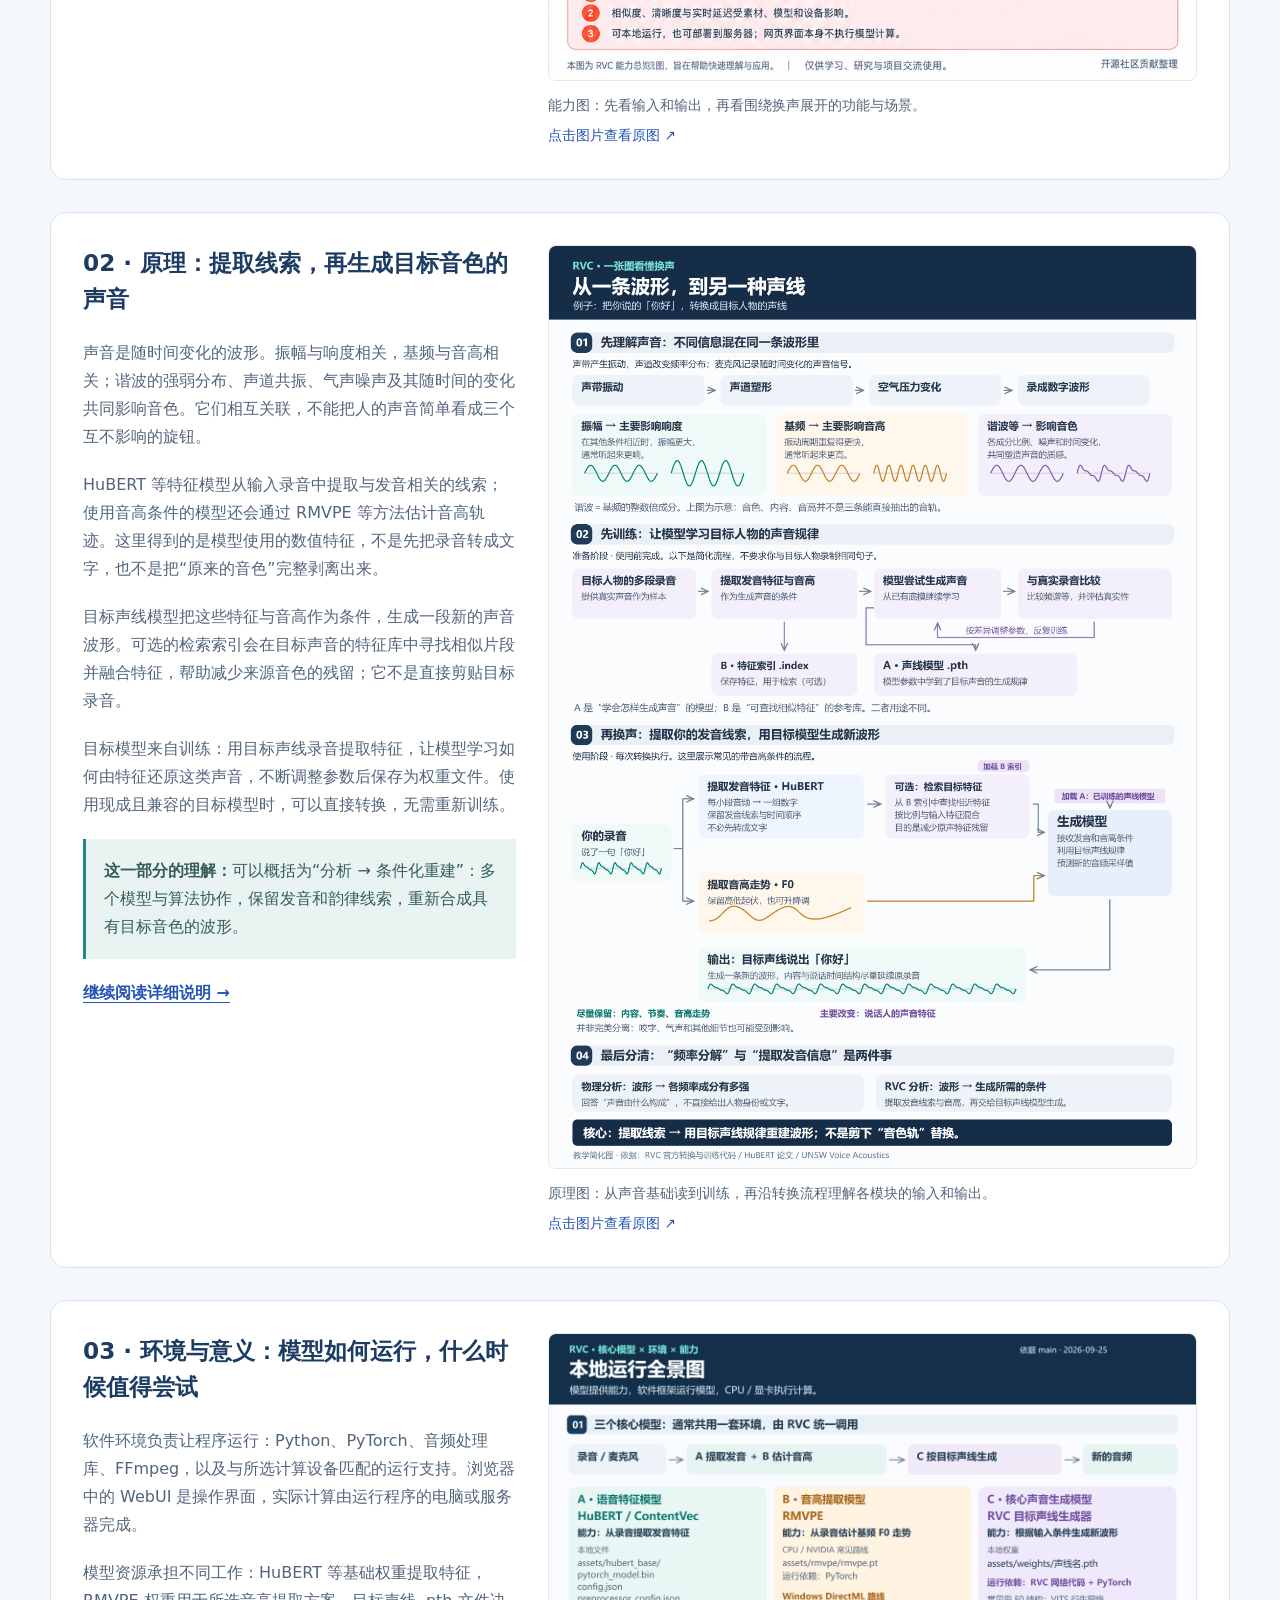
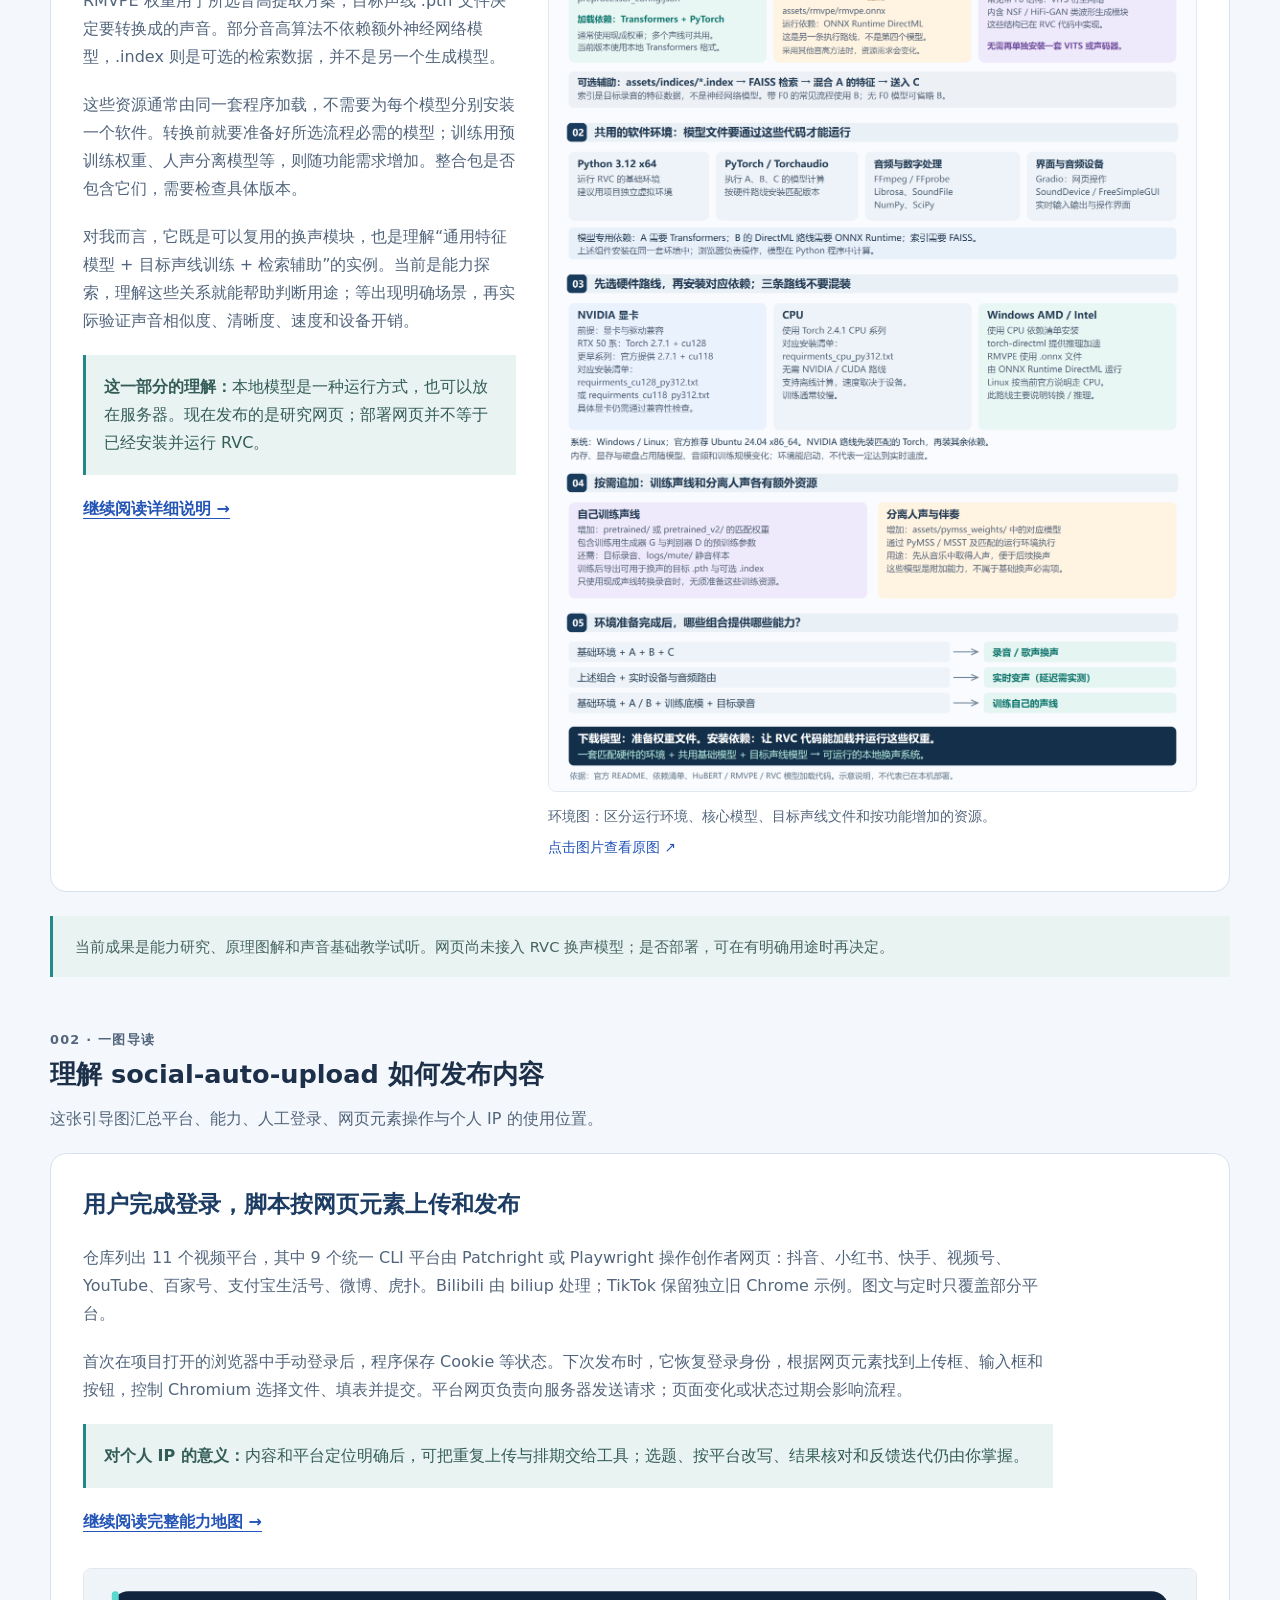
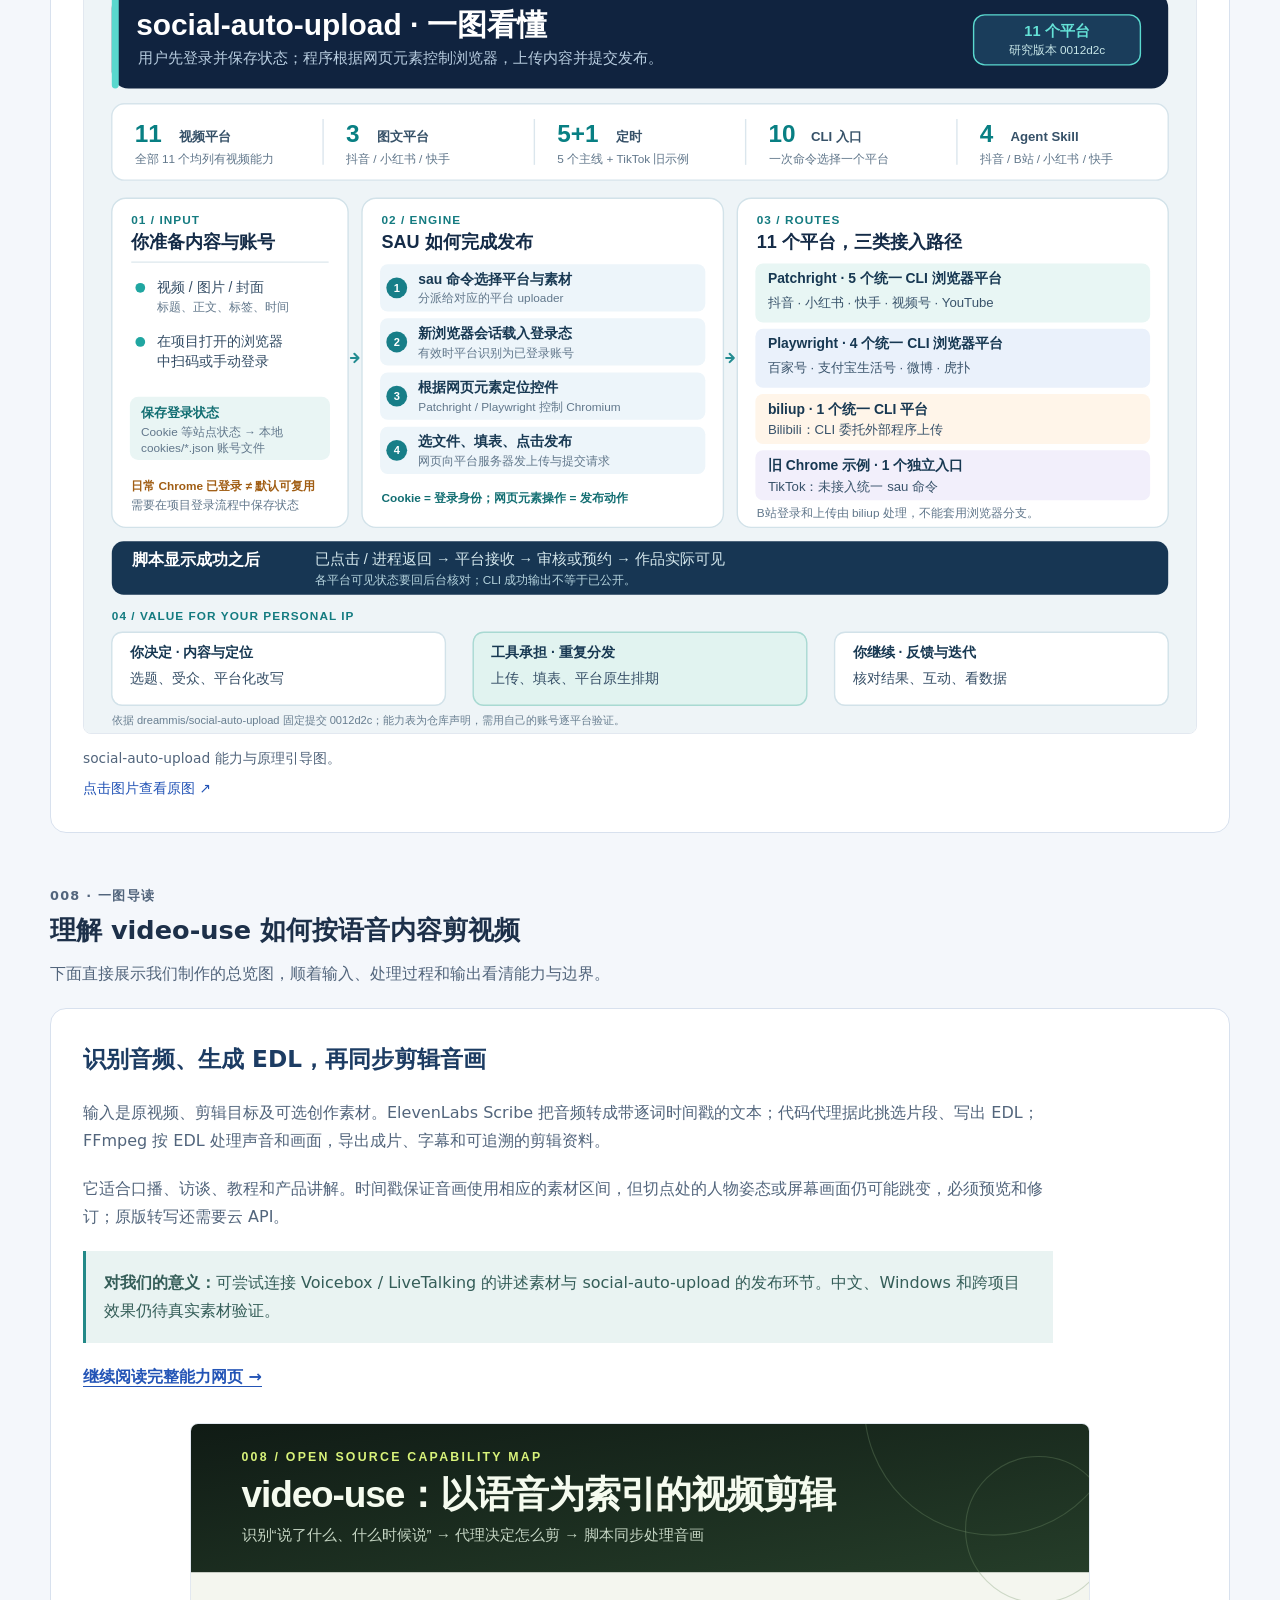
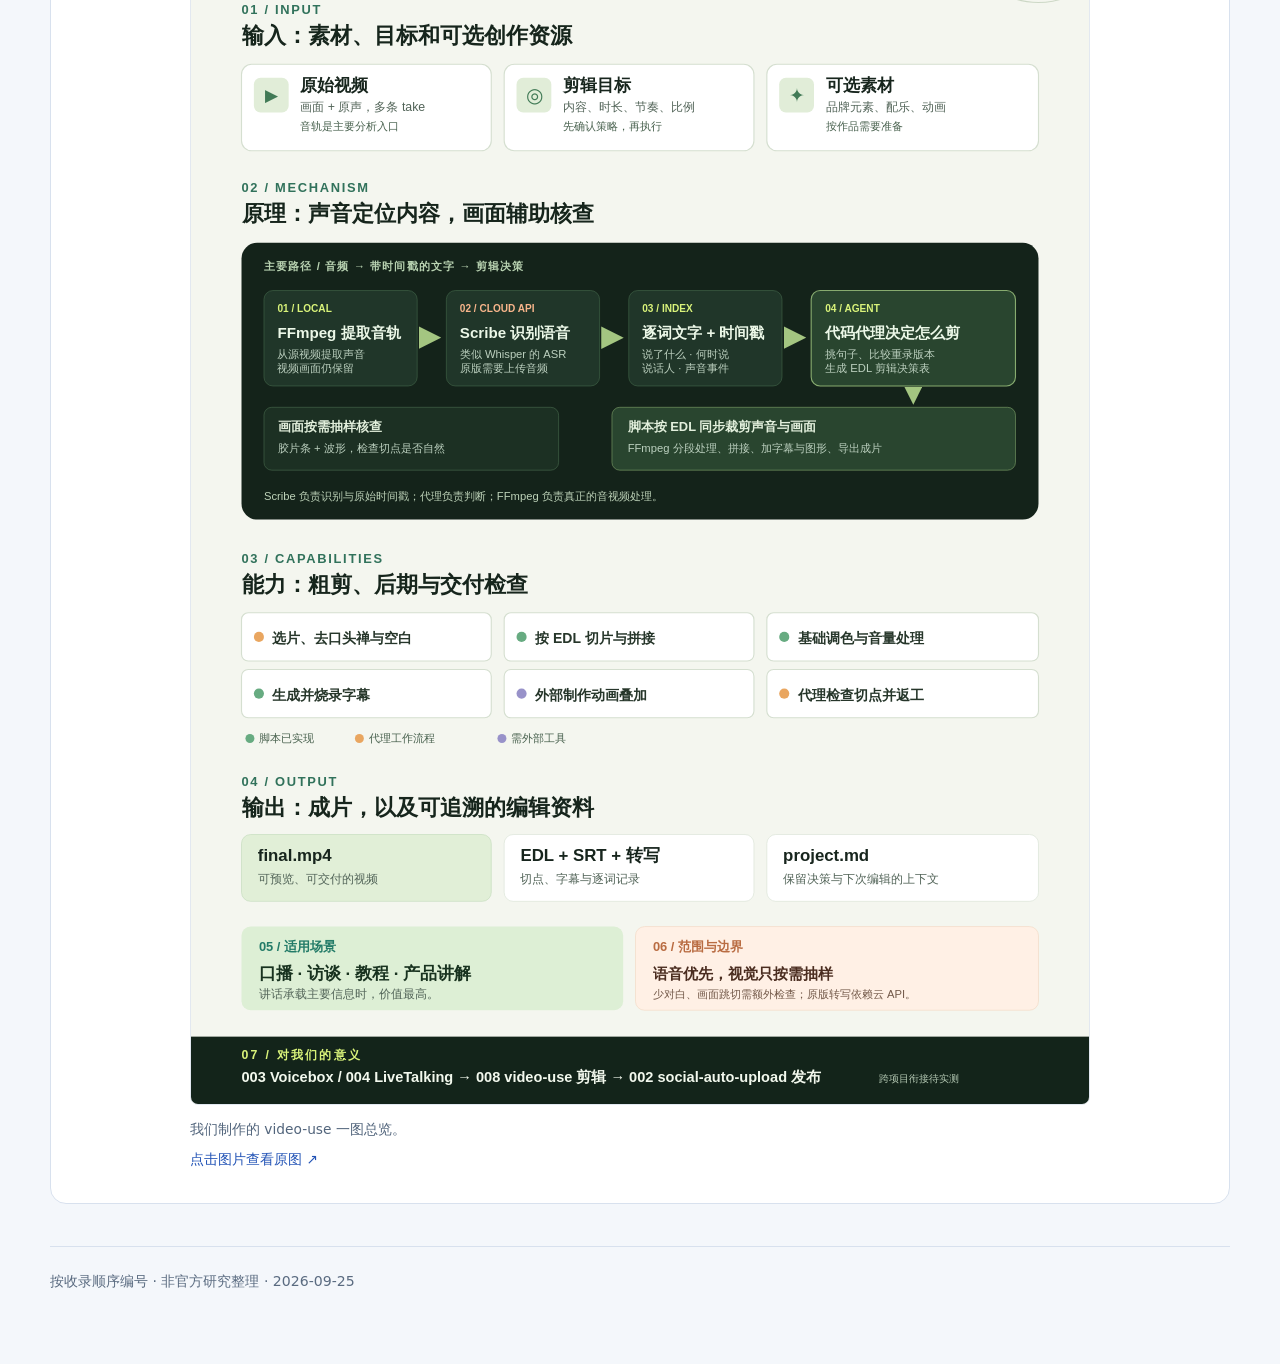
==== commit 763b8034: "docs: embed video-use guide beneath index" ====
--- a/docs/index.html
+++ b/docs/index.html
@@ -30,6 +30,7 @@
  .detail-link{font-weight:650}.guide-story figure{margin:0;min-width:0}.guide-story img{display:block;width:100%;height:auto;border:1px solid #e2e8f0;border-radius:8px}
  .guide-story figcaption{font-size:.86rem;color:#52657c;margin-top:12px}.guide-story figcaption span{display:block;color:#2354b6;margin-top:6px}
  .social-guide{grid-template-columns:1fr}.social-guide .guide-copy{max-width:970px}.social-guide figure{width:100%}
+ .video-guide{grid-template-columns:1fr}.video-guide .guide-copy{max-width:970px}.video-guide figure{width:min(100%,900px);margin:0 auto}
  #guides-title{overflow-wrap:anywhere}article[id]{scroll-margin-top:24px}
  .note{margin-top:24px;padding:18px 22px;border-left:3px solid #238988;background:#e9f3f2;color:#45645f;font-size:.92rem}
  footer{margin-top:42px;padding-top:22px;border-top:1px solid #d8e1ee;color:#5a6b80;font-size:.88rem}
@@ -39,7 +40,7 @@
 <body><main>
  <header><p class="eyebrow">GITHUB PROJECT RESEARCH</p><h1>开源项目研究索引</h1>
  <p class="intro">从源库出发，整理它具备的能力、实现这些能力的方法，以及对自己学习和开发的意义。每个项目保留原仓库关联、研究摘要与图文说明。</p>
- <div class="header-links"><a href="https://github.com/yydshly/0925_codex_project">研究仓库与笔记 ↗</a><a href="#guide-images">阅读 001 图文导读 ↓</a><a href="#guide-social-auto-upload">查看 002 发布引导图 ↓</a><a href="projects/004-livetalking/index.html">查看 004 能力地图 →</a><a href="projects/005-whisperlivekit/index.html">查看 005 实时转写 →</a><a href="projects/006-fay/index.html">查看 006 Fay 能力图谱 →</a><a href="projects/007-calibre-web/index.html">查看 007 书库研究 →</a><a href="projects/008-video-use/index.html">查看 008 视频剪辑 →</a></div></header>
+ <div class="header-links"><a href="https://github.com/yydshly/0925_codex_project">研究仓库与笔记 ↗</a><a href="#guide-images">阅读 001 图文导读 ↓</a><a href="#guide-social-auto-upload">查看 002 发布引导图 ↓</a><a href="projects/004-livetalking/index.html">查看 004 能力地图 →</a><a href="projects/005-whisperlivekit/index.html">查看 005 实时转写 →</a><a href="projects/006-fay/index.html">查看 006 Fay 能力图谱 →</a><a href="projects/007-calibre-web/index.html">查看 007 书库研究 →</a><a href="#guide-video-use">查看 008 图文导读 ↓</a></div></header>
  <section aria-labelledby="index-title"><div class="section-heading"><h2 id="index-title">项目索引</h2><p>项目名称使用源库原名；点击库名访问原仓库，点击图文研究查看我们的整理。</p></div>
  <div class="table-wrap" role="region" aria-label="项目索引表，可横向滚动" tabindex="0"><table>
  <thead><tr><th scope="col">编号</th><th scope="col">源库</th><th scope="col">研究摘要</th><th scope="col">研究成果</th></tr></thead>
@@ -63,7 +64,7 @@
 <td class="summary-cell"><dl><div><dt>定位与能力</dt><dd>自托管图书管理库。接入已有 Calibre 藏书，编目、搜索、网页阅读、下载，并通过 OPDS 或 Kobo 供书；软件不附带书籍。</dd></div><div><dt>使用场景</dt><dd>个人藏书、家庭共读、阅读器供书，以及选题和写作的参考资料管理。</dd></div><div><dt>对我的意义</dt><dd>为现有内容创作项目补上长期资料入口；书籍正文检索和 AI 问答仍需独立建设。</dd></div></dl></td>
 <td class="result-links"><a class="result-image" href="projects/007-calibre-web/assets/overview.svg" aria-label="打开我们生成的 Calibre-Web 引导图"><img src="projects/007-calibre-web/assets/overview.svg" width="180" height="326" alt="Calibre-Web 图书管理库能力、使用方式与个人价值引导图" loading="lazy"></a><a href="projects/007-calibre-web/index.html">查看完整网页 →</a><a href="projects/007-calibre-web/assets/overview.svg">我们生成的引导图 →</a><a href="https://github.com/yydshly/0925_codex_project/blob/main/projects/007-calibre-web/README.md">研究笔记 ↗</a></td></tr><tr><th scope="row" class="project-id">008</th><td class="source-cell"><a class="source-name" href="https://github.com/browser-use/video-use" target="_blank" rel="noopener noreferrer">video-use</a><span class="source-owner">browser-use · 代理视频剪辑</span></td>
 <td class="summary-cell"><dl><div><dt>能力</dt><dd>逐词转写、局部抽帧辅助选段；EDL 驱动粗剪、字幕、基础调色与 MP4 渲染。</dd></div><div><dt>技术原理</dt><dd>Scribe 识别音频和时间戳，代码代理理解内容并生成 EDL，FFmpeg 同步剪辑音画。</dd></div><div><dt>隐藏问题</dt><dd>切点可能让画面跳变；原版转写依赖云 API，中文和 Windows 效果待实测。</dd></div><div><dt>使用场景</dt><dd>口播、访谈、教程和产品讲解等讲话主导的视频。</dd></div><div><dt>对我的意义</dt><dd>有望连接 Voicebox / LiveTalking 的讲述素材与 social-auto-upload 的发布环节；跨项目衔接待验证。</dd></div></dl></td>
-<td class="result-links"><a class="result-image" href="projects/008-video-use/assets/overview.svg" aria-label="打开我们生成的 video-use 一图总览"><img src="projects/008-video-use/assets/overview.svg" width="180" height="257" alt="video-use 的输入输出、工作原理、能力、适用场景与项目价值总览图" loading="lazy"></a><a href="projects/008-video-use/index.html">查看能力地图 →</a><a href="projects/008-video-use/assets/overview.svg">一图总览 →</a><a href="https://github.com/yydshly/0925_codex_project/blob/main/projects/008-video-use/README.md">研究笔记 ↗</a></td></tr></tbody>
+<td class="result-links"><a class="result-image" href="projects/008-video-use/assets/overview.svg" aria-label="打开我们生成的 video-use 一图总览"><img src="projects/008-video-use/assets/overview.svg" width="180" height="257" alt="video-use 的输入输出、工作原理、能力、适用场景与项目价值总览图" loading="lazy"></a><a href="#guide-video-use">下方查看引导图 ↓</a><a href="projects/008-video-use/index.html">查看能力地图 →</a><a href="projects/008-video-use/assets/overview.svg">打开原图 ↗</a><a href="https://github.com/yydshly/0925_codex_project/blob/main/projects/008-video-use/README.md">研究笔记 ↗</a></td></tr></tbody>
  </table></div></section>
  <section id="guide-images" aria-labelledby="guides-title"><div class="section-heading"><p class="eyebrow">001 · 图文导读</p><h2 id="guides-title">理解 Retrieval-based-Voice-Conversion-WebUI</h2><p>先了解它能做什么，再理解如何实现，最后判断运行条件与自己的使用价值。三张引导图分别搭配对应说明，按顺序阅读。</p></div>
  <div class="guide-stories"><article class="guide-story" id="guide-capability" aria-labelledby="title-capability">
@@ -87,5 +88,13 @@
  <a class="detail-link" href="projects/002-social-auto-upload/index.html#overview">继续阅读完整能力地图 →</a></div>
  <figure><a href="projects/002-social-auto-upload/overview.svg" target="_blank" rel="noopener" aria-label="打开 social-auto-upload 完整引导图"><img src="projects/002-social-auto-upload/overview.svg" width="1600" height="1100" alt="social-auto-upload 引导图：11 个平台、三类接入路径、登录态复用、根据网页元素发布，以及对个人 IP 的价值。" loading="lazy"></a><figcaption>social-auto-upload 能力与原理引导图。<span>点击图片查看原图 ↗</span></figcaption></figure>
  </article></section>
+ <section id="guide-video-use" aria-labelledby="video-guide-title"><div class="section-heading"><p class="eyebrow">008 · 一图导读</p><h2 id="video-guide-title">理解 video-use 如何按语音内容剪视频</h2><p>下面直接展示我们制作的总览图，顺着输入、处理过程和输出看清能力与边界。</p></div>
+ <article class="guide-story video-guide" aria-labelledby="video-story-title"><div class="guide-copy"><h3 id="video-story-title">识别音频、生成 EDL，再同步剪辑音画</h3>
+ <p>输入是原视频、剪辑目标及可选创作素材。ElevenLabs Scribe 把音频转成带逐词时间戳的文本；代码代理据此挑选片段、写出 EDL；FFmpeg 按 EDL 处理声音和画面，导出成片、字幕和可追溯的剪辑资料。</p>
+ <p>它适合口播、访谈、教程和产品讲解。时间戳保证音画使用相应的素材区间，但切点处的人物姿态或屏幕画面仍可能跳变，必须预览和修订；原版转写还需要云 API。</p>
+ <p class="takeaway"><strong>对我们的意义：</strong>可尝试连接 Voicebox / LiveTalking 的讲述素材与 social-auto-upload 的发布环节。中文、Windows 和跨项目效果仍待真实素材验证。</p>
+ <a class="detail-link" href="projects/008-video-use/index.html#overview">继续阅读完整能力网页 →</a></div>
+ <figure><a href="projects/008-video-use/assets/overview.svg" target="_blank" rel="noopener noreferrer" aria-label="打开 video-use 一图总览原图"><img src="projects/008-video-use/assets/overview.svg" width="1600" height="2280" alt="video-use 总览图：从原视频和剪辑目标输入，到语音识别、代理生成 EDL、FFmpeg 剪辑，再到成片输出；并说明能力、风险、场景和项目价值。" loading="lazy"></a><figcaption>我们制作的 video-use 一图总览。<span>点击图片查看原图 ↗</span></figcaption></figure>
+ </article></section>
  <footer>按收录顺序编号 · 非官方研究整理 · 2026-09-25</footer>
 </main></body></html>
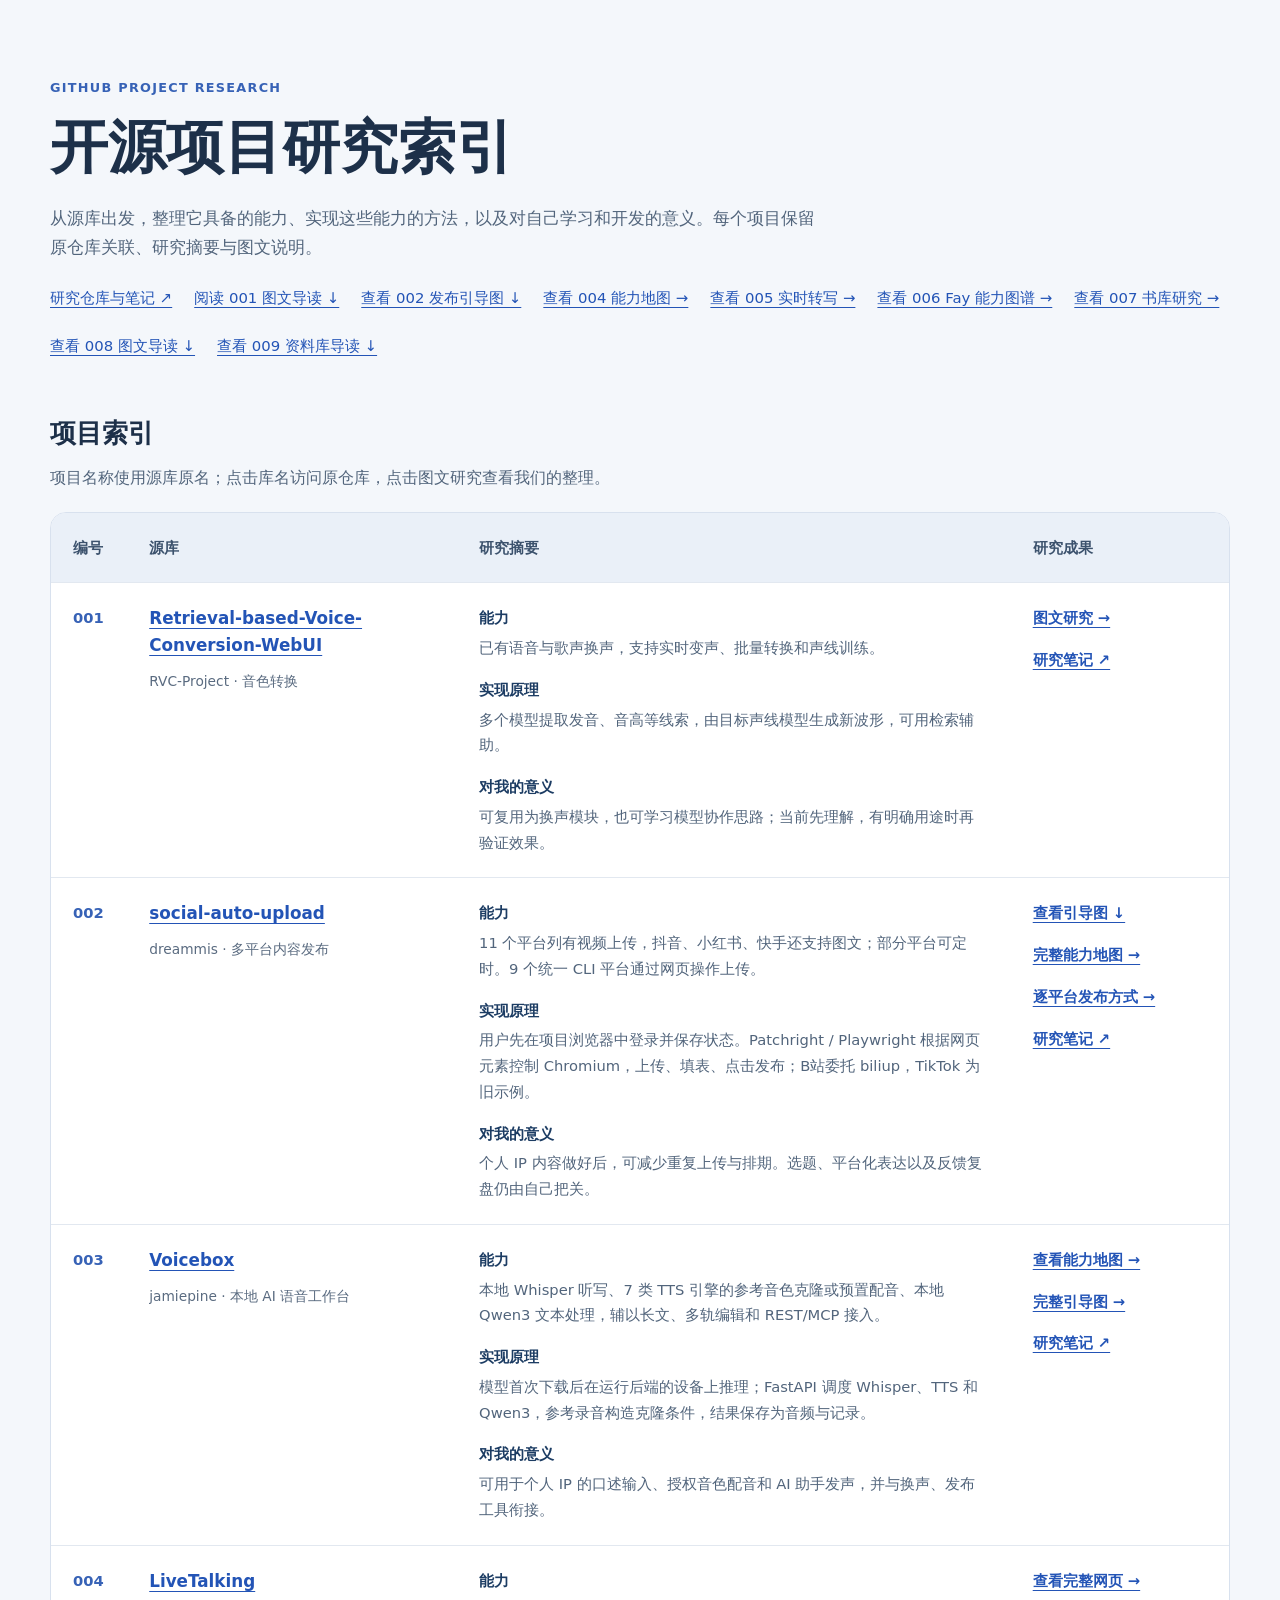
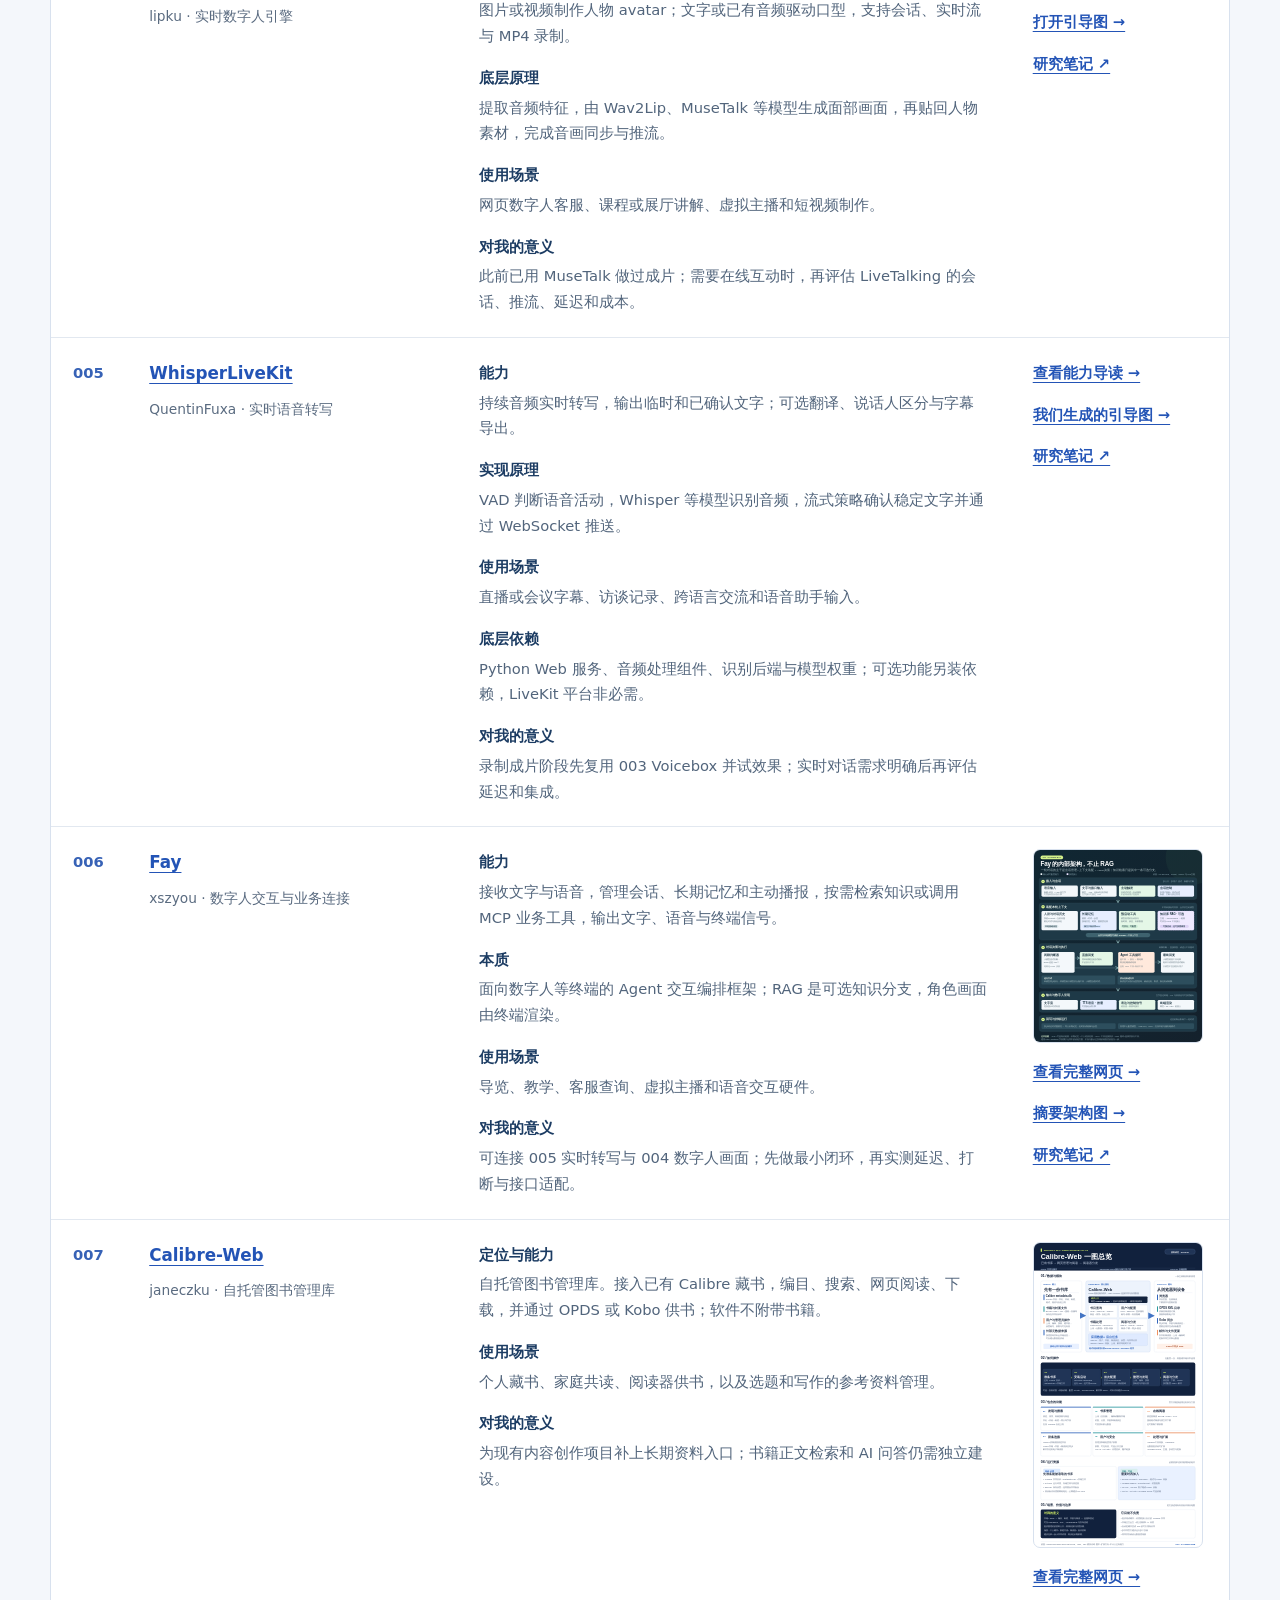
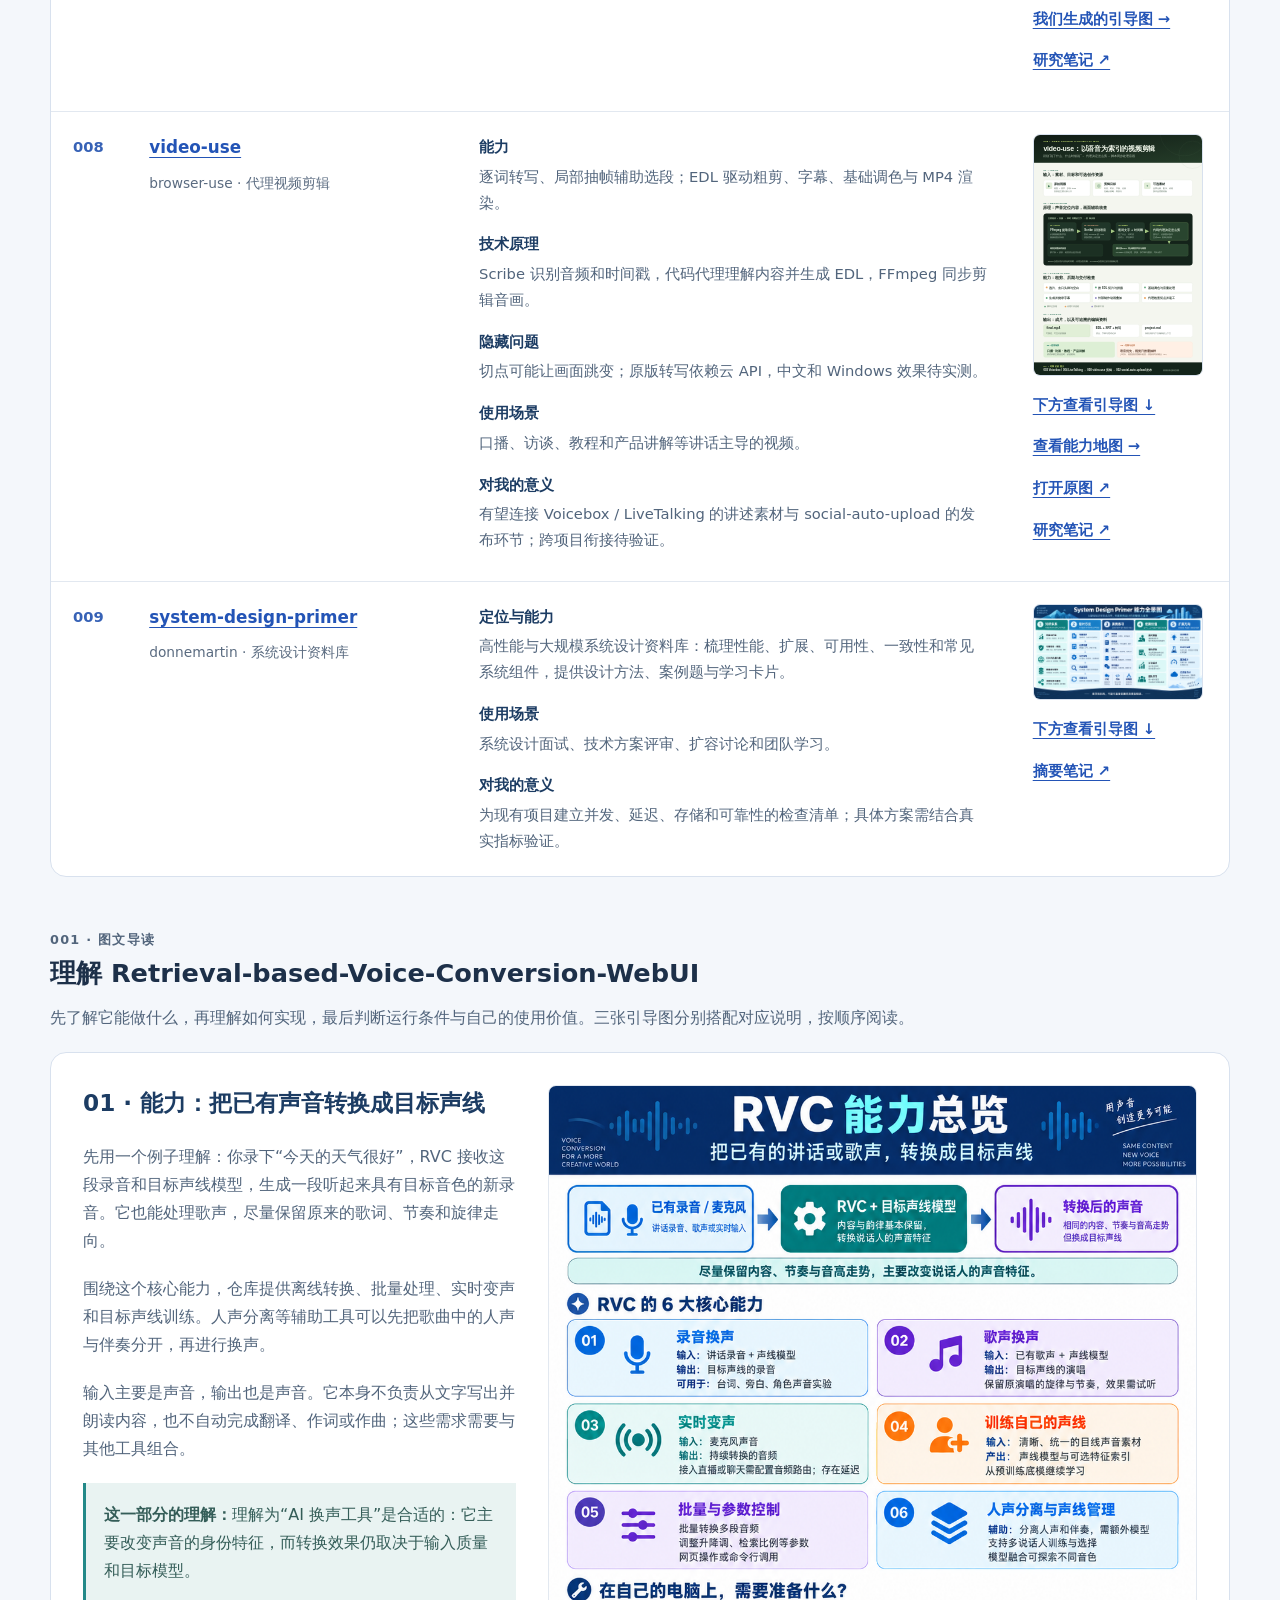
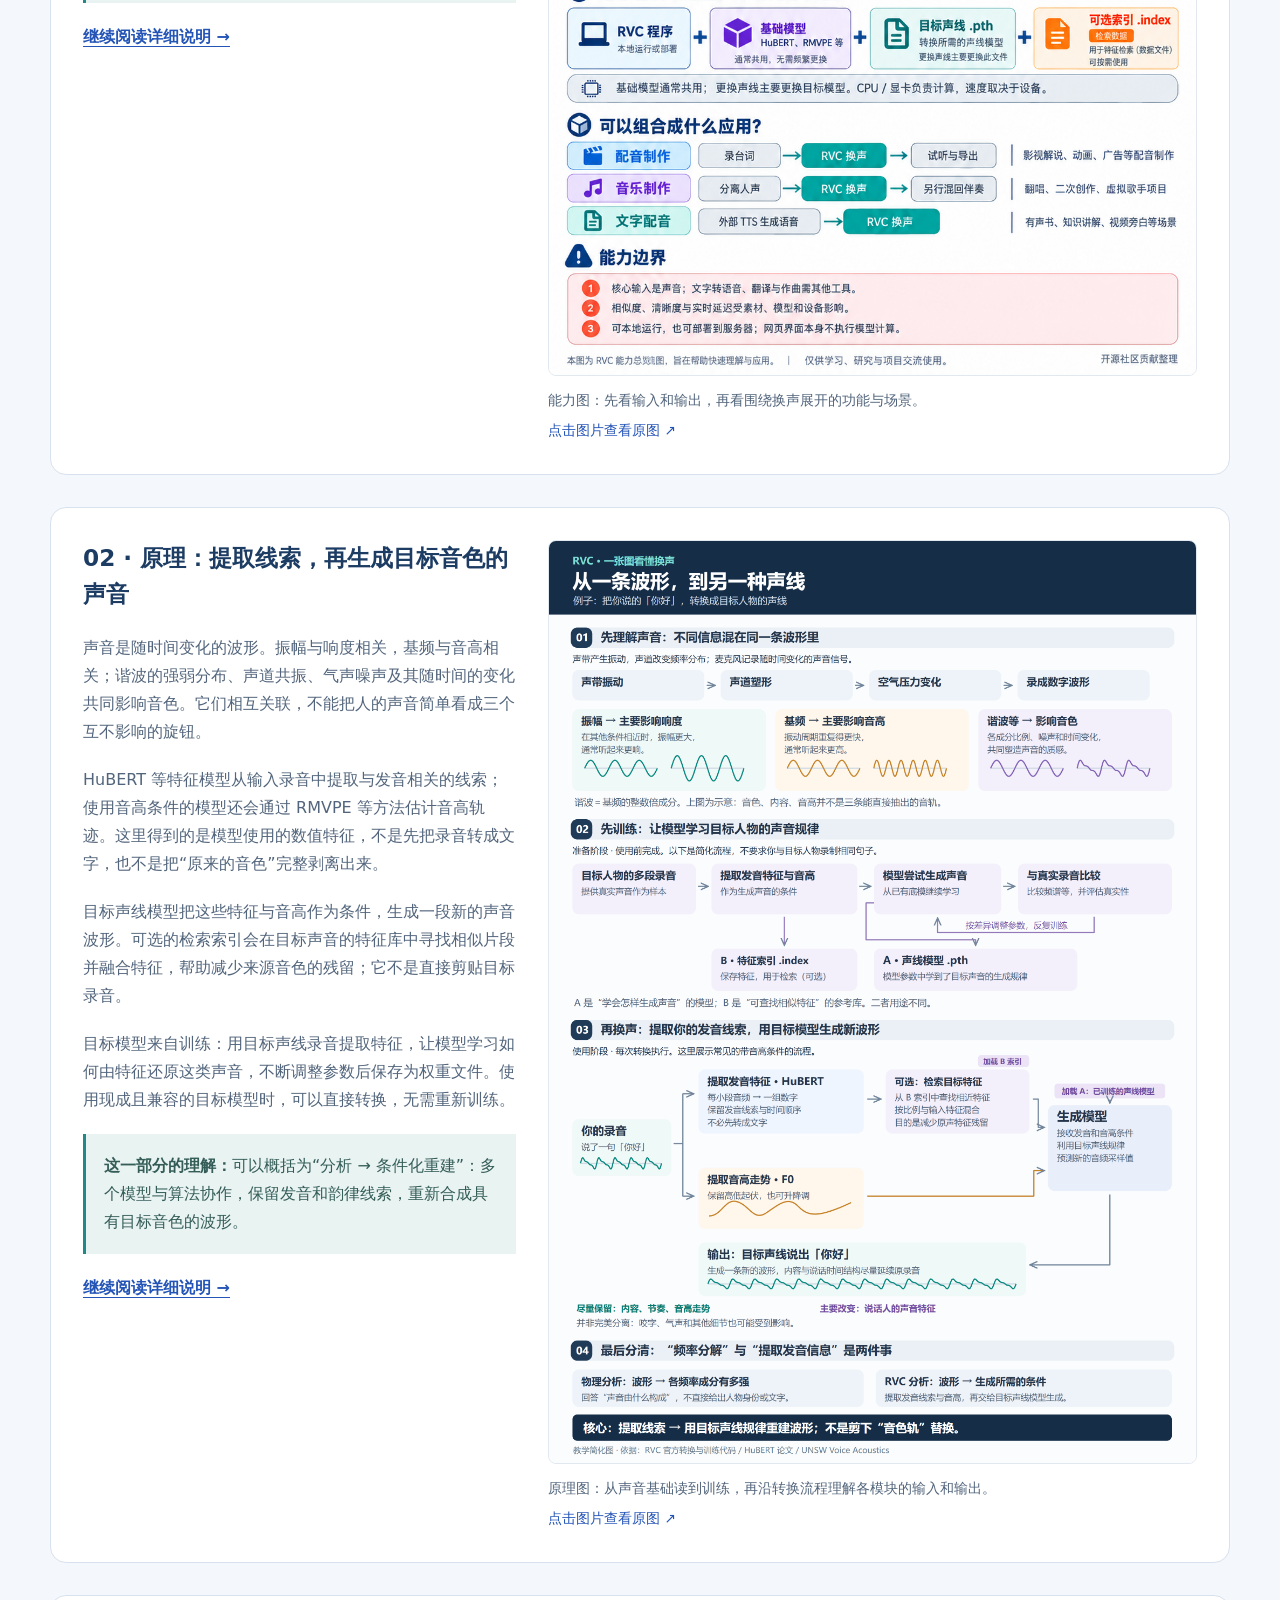
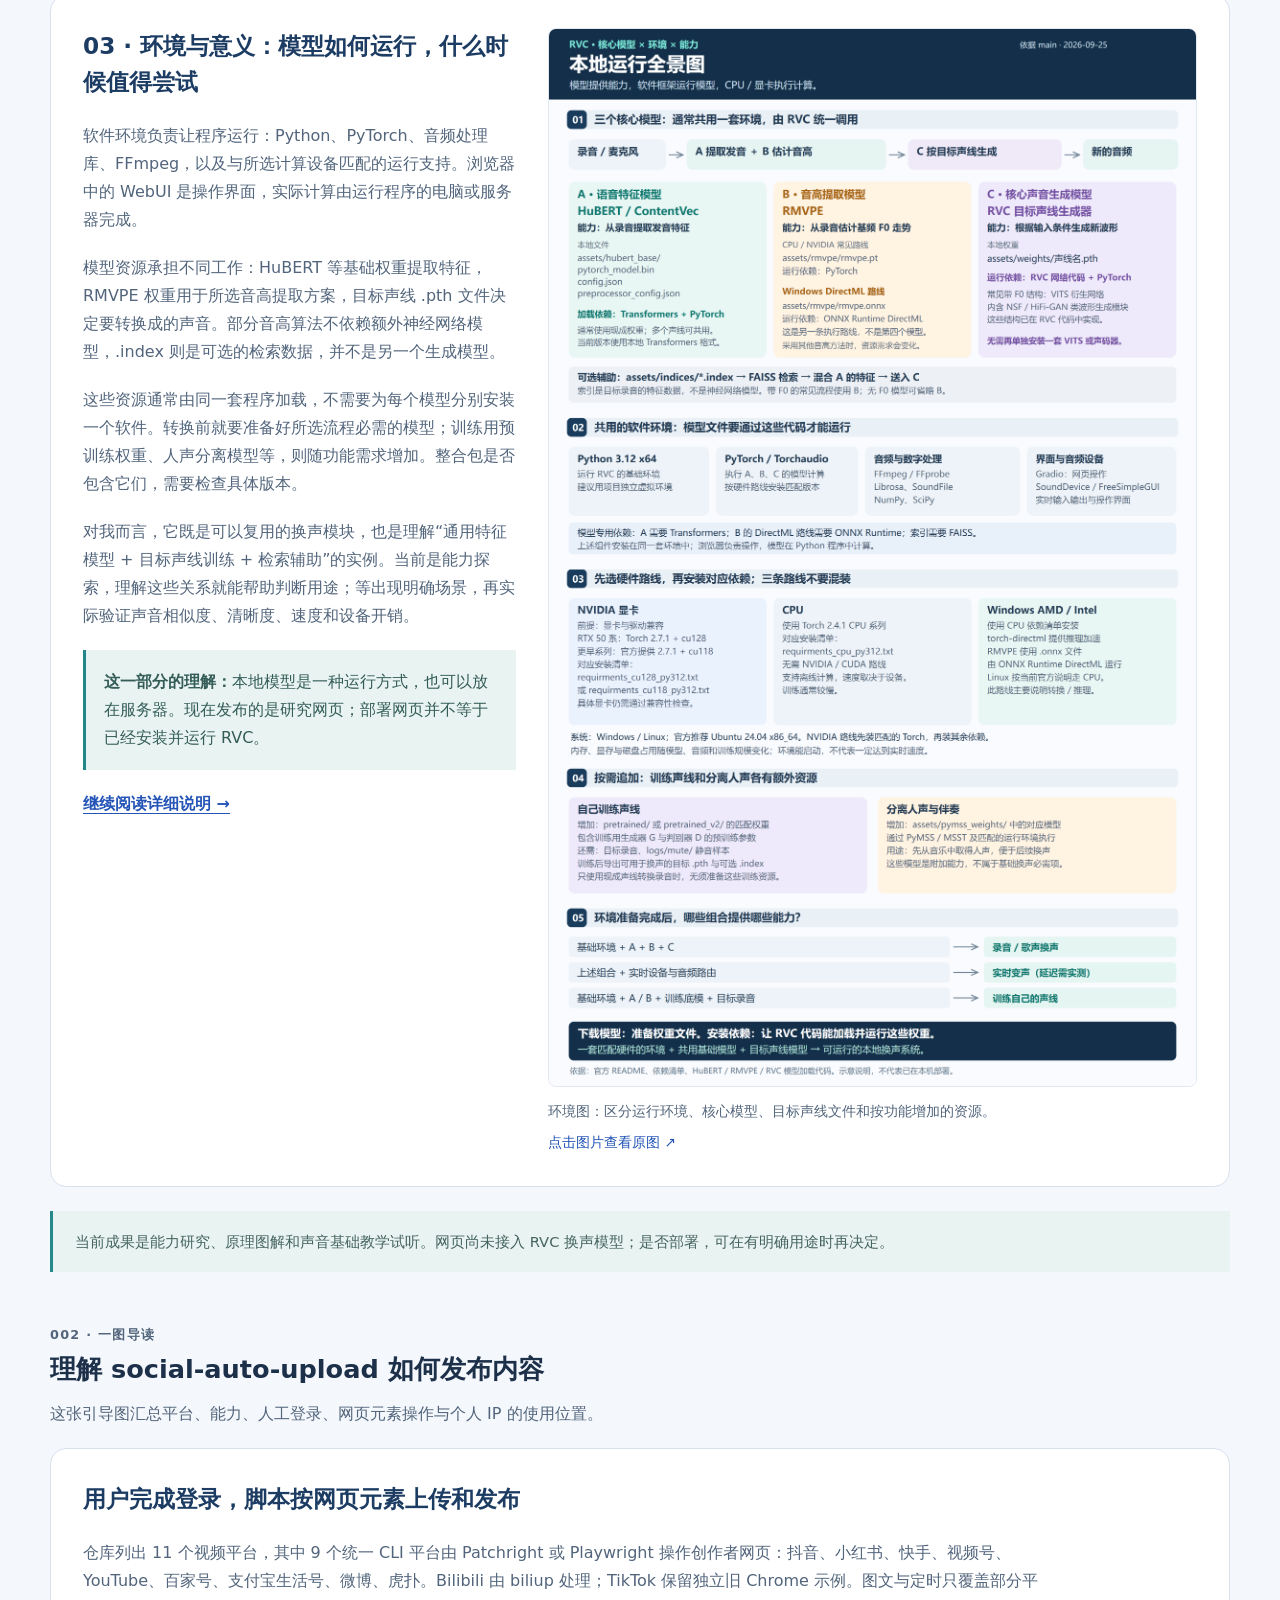
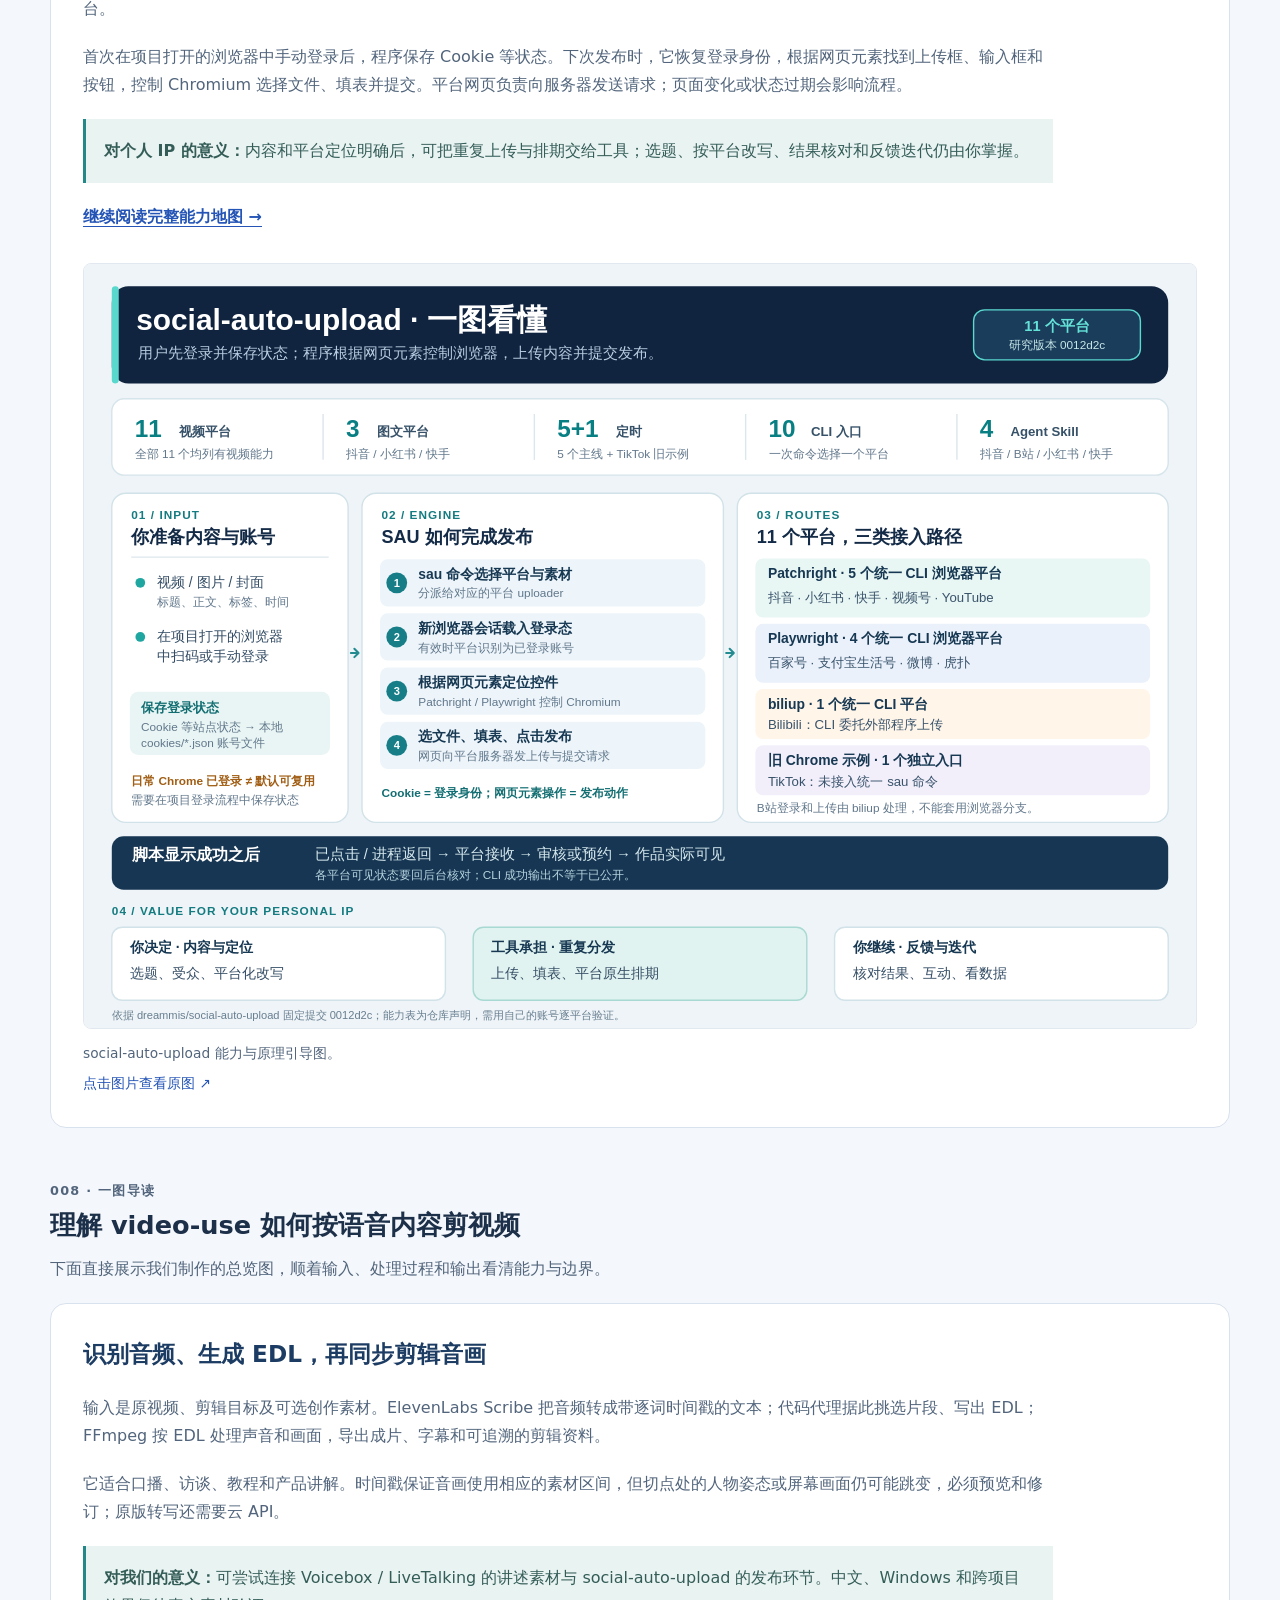
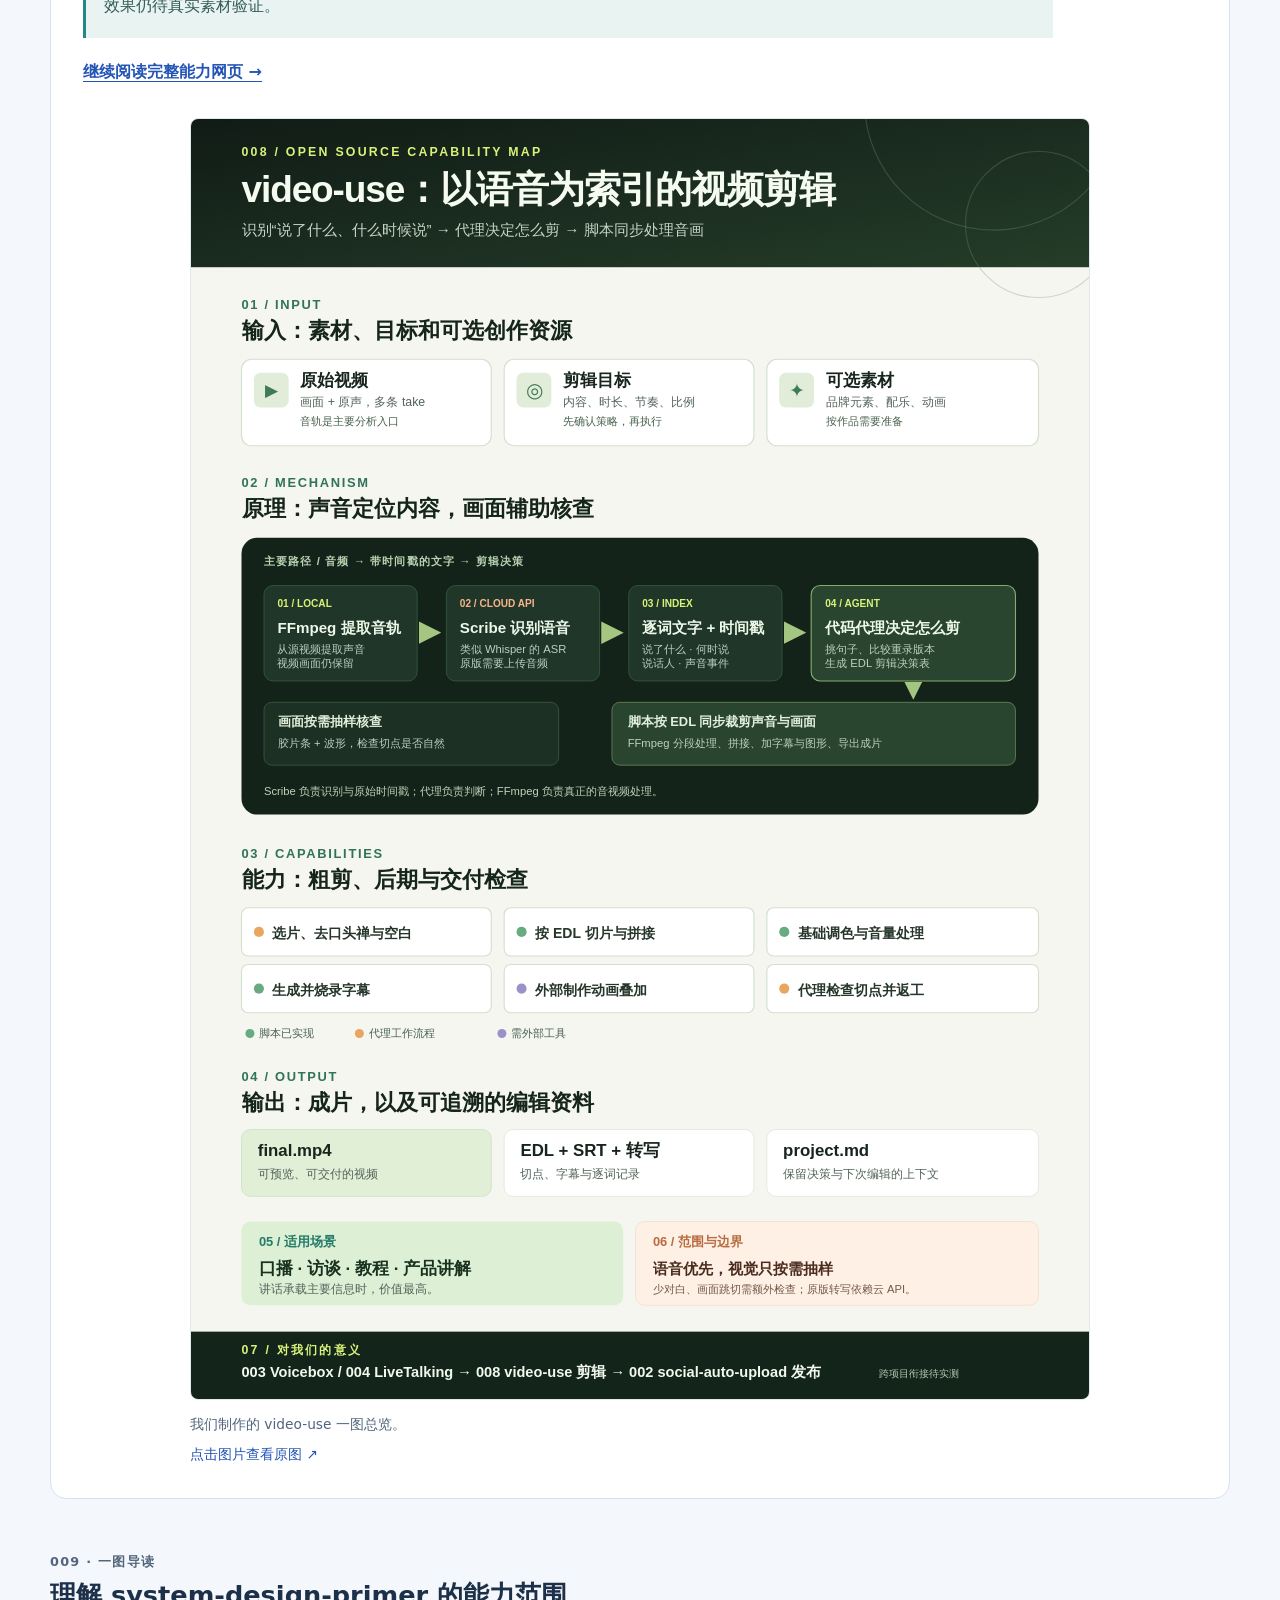
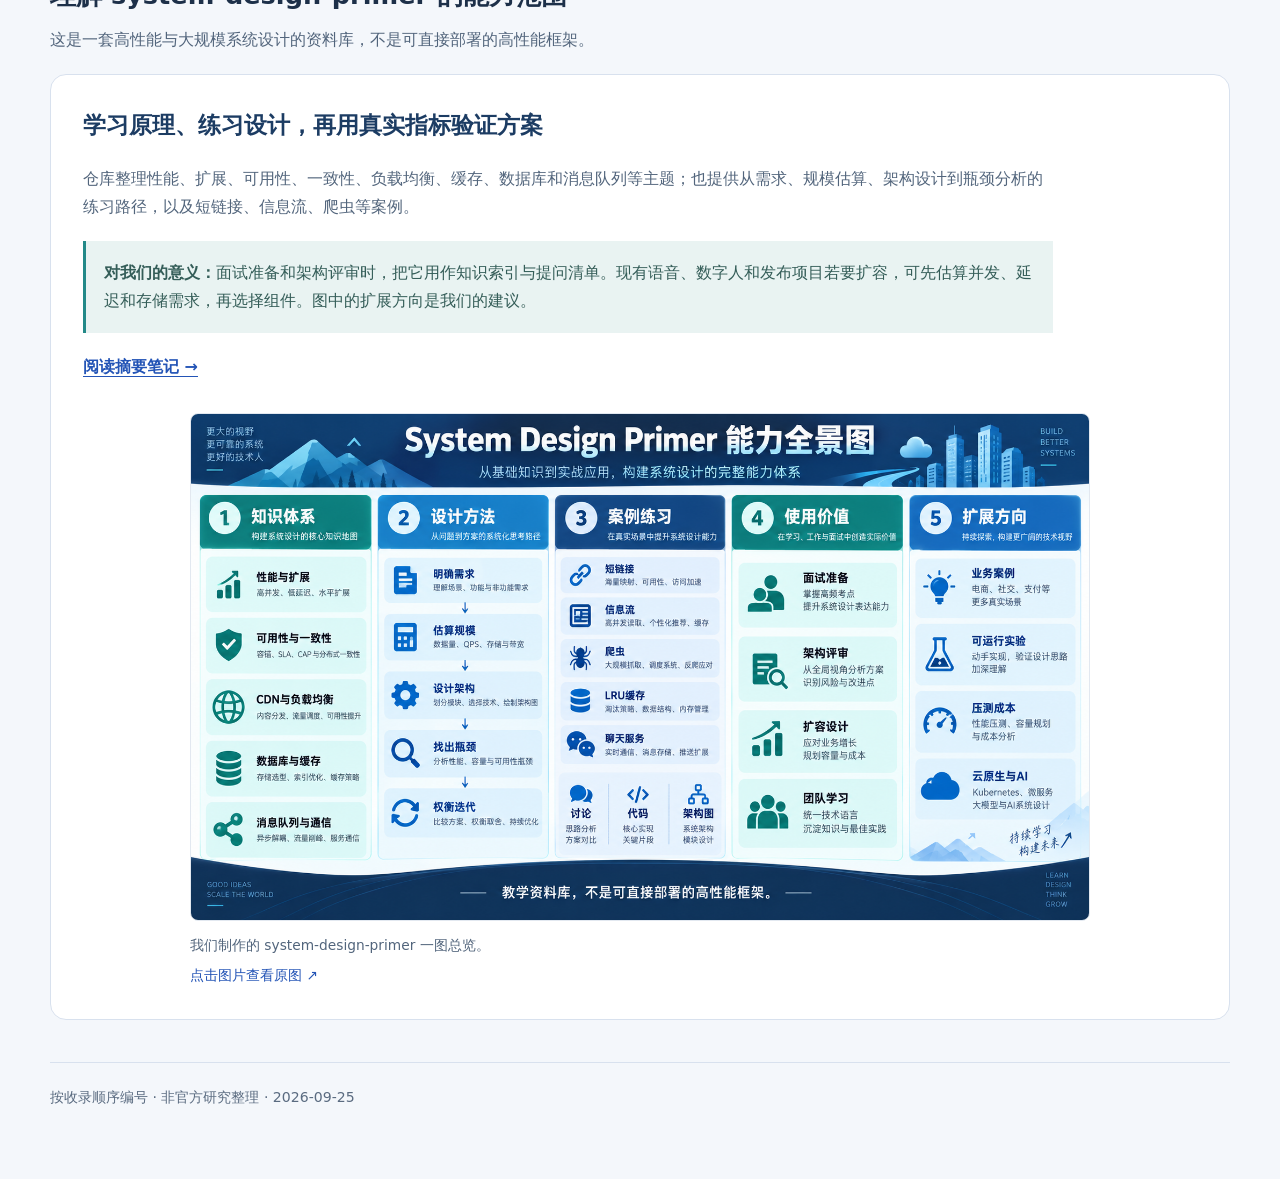
==== commit d4e9b790: "docs: summarize system design primer" ====
--- a/docs/index.html
+++ b/docs/index.html
@@ -40,7 +40,7 @@
 <body><main>
  <header><p class="eyebrow">GITHUB PROJECT RESEARCH</p><h1>开源项目研究索引</h1>
  <p class="intro">从源库出发，整理它具备的能力、实现这些能力的方法，以及对自己学习和开发的意义。每个项目保留原仓库关联、研究摘要与图文说明。</p>
- <div class="header-links"><a href="https://github.com/yydshly/0925_codex_project">研究仓库与笔记 ↗</a><a href="#guide-images">阅读 001 图文导读 ↓</a><a href="#guide-social-auto-upload">查看 002 发布引导图 ↓</a><a href="projects/004-livetalking/index.html">查看 004 能力地图 →</a><a href="projects/005-whisperlivekit/index.html">查看 005 实时转写 →</a><a href="projects/006-fay/index.html">查看 006 Fay 能力图谱 →</a><a href="projects/007-calibre-web/index.html">查看 007 书库研究 →</a><a href="#guide-video-use">查看 008 图文导读 ↓</a></div></header>
+ <div class="header-links"><a href="https://github.com/yydshly/0925_codex_project">研究仓库与笔记 ↗</a><a href="#guide-images">阅读 001 图文导读 ↓</a><a href="#guide-social-auto-upload">查看 002 发布引导图 ↓</a><a href="projects/004-livetalking/index.html">查看 004 能力地图 →</a><a href="projects/005-whisperlivekit/index.html">查看 005 实时转写 →</a><a href="projects/006-fay/index.html">查看 006 Fay 能力图谱 →</a><a href="projects/007-calibre-web/index.html">查看 007 书库研究 →</a><a href="#guide-video-use">查看 008 图文导读 ↓</a><a href="#guide-system-design-primer">查看 009 资料库导读 ↓</a></div></header>
  <section aria-labelledby="index-title"><div class="section-heading"><h2 id="index-title">项目索引</h2><p>项目名称使用源库原名；点击库名访问原仓库，点击图文研究查看我们的整理。</p></div>
  <div class="table-wrap" role="region" aria-label="项目索引表，可横向滚动" tabindex="0"><table>
  <thead><tr><th scope="col">编号</th><th scope="col">源库</th><th scope="col">研究摘要</th><th scope="col">研究成果</th></tr></thead>
@@ -64,7 +64,9 @@
 <td class="summary-cell"><dl><div><dt>定位与能力</dt><dd>自托管图书管理库。接入已有 Calibre 藏书，编目、搜索、网页阅读、下载，并通过 OPDS 或 Kobo 供书；软件不附带书籍。</dd></div><div><dt>使用场景</dt><dd>个人藏书、家庭共读、阅读器供书，以及选题和写作的参考资料管理。</dd></div><div><dt>对我的意义</dt><dd>为现有内容创作项目补上长期资料入口；书籍正文检索和 AI 问答仍需独立建设。</dd></div></dl></td>
 <td class="result-links"><a class="result-image" href="projects/007-calibre-web/assets/overview.svg" aria-label="打开我们生成的 Calibre-Web 引导图"><img src="projects/007-calibre-web/assets/overview.svg" width="180" height="326" alt="Calibre-Web 图书管理库能力、使用方式与个人价值引导图" loading="lazy"></a><a href="projects/007-calibre-web/index.html">查看完整网页 →</a><a href="projects/007-calibre-web/assets/overview.svg">我们生成的引导图 →</a><a href="https://github.com/yydshly/0925_codex_project/blob/main/projects/007-calibre-web/README.md">研究笔记 ↗</a></td></tr><tr><th scope="row" class="project-id">008</th><td class="source-cell"><a class="source-name" href="https://github.com/browser-use/video-use" target="_blank" rel="noopener noreferrer">video-use</a><span class="source-owner">browser-use · 代理视频剪辑</span></td>
 <td class="summary-cell"><dl><div><dt>能力</dt><dd>逐词转写、局部抽帧辅助选段；EDL 驱动粗剪、字幕、基础调色与 MP4 渲染。</dd></div><div><dt>技术原理</dt><dd>Scribe 识别音频和时间戳，代码代理理解内容并生成 EDL，FFmpeg 同步剪辑音画。</dd></div><div><dt>隐藏问题</dt><dd>切点可能让画面跳变；原版转写依赖云 API，中文和 Windows 效果待实测。</dd></div><div><dt>使用场景</dt><dd>口播、访谈、教程和产品讲解等讲话主导的视频。</dd></div><div><dt>对我的意义</dt><dd>有望连接 Voicebox / LiveTalking 的讲述素材与 social-auto-upload 的发布环节；跨项目衔接待验证。</dd></div></dl></td>
-<td class="result-links"><a class="result-image" href="projects/008-video-use/assets/overview.svg" aria-label="打开我们生成的 video-use 一图总览"><img src="projects/008-video-use/assets/overview.svg" width="180" height="257" alt="video-use 的输入输出、工作原理、能力、适用场景与项目价值总览图" loading="lazy"></a><a href="#guide-video-use">下方查看引导图 ↓</a><a href="projects/008-video-use/index.html">查看能力地图 →</a><a href="projects/008-video-use/assets/overview.svg">打开原图 ↗</a><a href="https://github.com/yydshly/0925_codex_project/blob/main/projects/008-video-use/README.md">研究笔记 ↗</a></td></tr></tbody>
+<td class="result-links"><a class="result-image" href="projects/008-video-use/assets/overview.svg" aria-label="打开我们生成的 video-use 一图总览"><img src="projects/008-video-use/assets/overview.svg" width="180" height="257" alt="video-use 的输入输出、工作原理、能力、适用场景与项目价值总览图" loading="lazy"></a><a href="#guide-video-use">下方查看引导图 ↓</a><a href="projects/008-video-use/index.html">查看能力地图 →</a><a href="projects/008-video-use/assets/overview.svg">打开原图 ↗</a><a href="https://github.com/yydshly/0925_codex_project/blob/main/projects/008-video-use/README.md">研究笔记 ↗</a></td></tr><tr><th scope="row" class="project-id">009</th><td class="source-cell"><a class="source-name" href="https://github.com/donnemartin/system-design-primer" target="_blank" rel="noopener noreferrer">system-design-primer</a><span class="source-owner">donnemartin · 系统设计资料库</span></td>
+<td class="summary-cell"><dl><div><dt>定位与能力</dt><dd>高性能与大规模系统设计资料库：梳理性能、扩展、可用性、一致性和常见系统组件，提供设计方法、案例题与学习卡片。</dd></div><div><dt>使用场景</dt><dd>系统设计面试、技术方案评审、扩容讨论和团队学习。</dd></div><div><dt>对我的意义</dt><dd>为现有项目建立并发、延迟、存储和可靠性的检查清单；具体方案需结合真实指标验证。</dd></div></dl></td>
+<td class="result-links"><a class="result-image" href="projects/009-system-design-primer/assets/overview.png" aria-label="打开 system-design-primer 能力引导图"><img src="projects/009-system-design-primer/assets/overview.png" width="180" height="101" alt="System Design Primer 知识体系、设计方法、案例练习、使用价值与扩展方向" loading="lazy"></a><a href="#guide-system-design-primer">下方查看引导图 ↓</a><a href="https://github.com/yydshly/0925_codex_project/blob/main/projects/009-system-design-primer/README.md">摘要笔记 ↗</a></td></tr></tbody>
  </table></div></section>
  <section id="guide-images" aria-labelledby="guides-title"><div class="section-heading"><p class="eyebrow">001 · 图文导读</p><h2 id="guides-title">理解 Retrieval-based-Voice-Conversion-WebUI</h2><p>先了解它能做什么，再理解如何实现，最后判断运行条件与自己的使用价值。三张引导图分别搭配对应说明，按顺序阅读。</p></div>
  <div class="guide-stories"><article class="guide-story" id="guide-capability" aria-labelledby="title-capability">
@@ -96,5 +98,12 @@
  <a class="detail-link" href="projects/008-video-use/index.html#overview">继续阅读完整能力网页 →</a></div>
  <figure><a href="projects/008-video-use/assets/overview.svg" target="_blank" rel="noopener noreferrer" aria-label="打开 video-use 一图总览原图"><img src="projects/008-video-use/assets/overview.svg" width="1600" height="2280" alt="video-use 总览图：从原视频和剪辑目标输入，到语音识别、代理生成 EDL、FFmpeg 剪辑，再到成片输出；并说明能力、风险、场景和项目价值。" loading="lazy"></a><figcaption>我们制作的 video-use 一图总览。<span>点击图片查看原图 ↗</span></figcaption></figure>
  </article></section>
+ <section id="guide-system-design-primer" aria-labelledby="system-design-primer-title"><div class="section-heading"><p class="eyebrow">009 · 一图导读</p><h2 id="system-design-primer-title">理解 system-design-primer 的能力范围</h2><p>这是一套高性能与大规模系统设计的资料库，不是可直接部署的高性能框架。</p></div>
+<article class="guide-story video-guide" aria-labelledby="system-design-primer-story-title"><div class="guide-copy"><h3 id="system-design-primer-story-title">学习原理、练习设计，再用真实指标验证方案</h3>
+<p>仓库整理性能、扩展、可用性、一致性、负载均衡、缓存、数据库和消息队列等主题；也提供从需求、规模估算、架构设计到瓶颈分析的练习路径，以及短链接、信息流、爬虫等案例。</p>
+<p class="takeaway"><strong>对我们的意义：</strong>面试准备和架构评审时，把它用作知识索引与提问清单。现有语音、数字人和发布项目若要扩容，可先估算并发、延迟和存储需求，再选择组件。图中的扩展方向是我们的建议。</p>
+<a class="detail-link" href="https://github.com/yydshly/0925_codex_project/blob/main/projects/009-system-design-primer/README.md">阅读摘要笔记 →</a></div>
+<figure><a href="projects/009-system-design-primer/assets/overview.png" target="_blank" rel="noopener noreferrer" aria-label="打开 system-design-primer 能力引导图原图"><img src="projects/009-system-design-primer/assets/overview.png" width="1672" height="941" alt="System Design Primer 能力全景图，展示知识体系、设计方法、案例练习、使用价值和扩展方向" loading="lazy"></a><figcaption>我们制作的 system-design-primer 一图总览。<span>点击图片查看原图 ↗</span></figcaption></figure>
+</article></section>
  <footer>按收录顺序编号 · 非官方研究整理 · 2026-09-25</footer>
 </main></body></html>
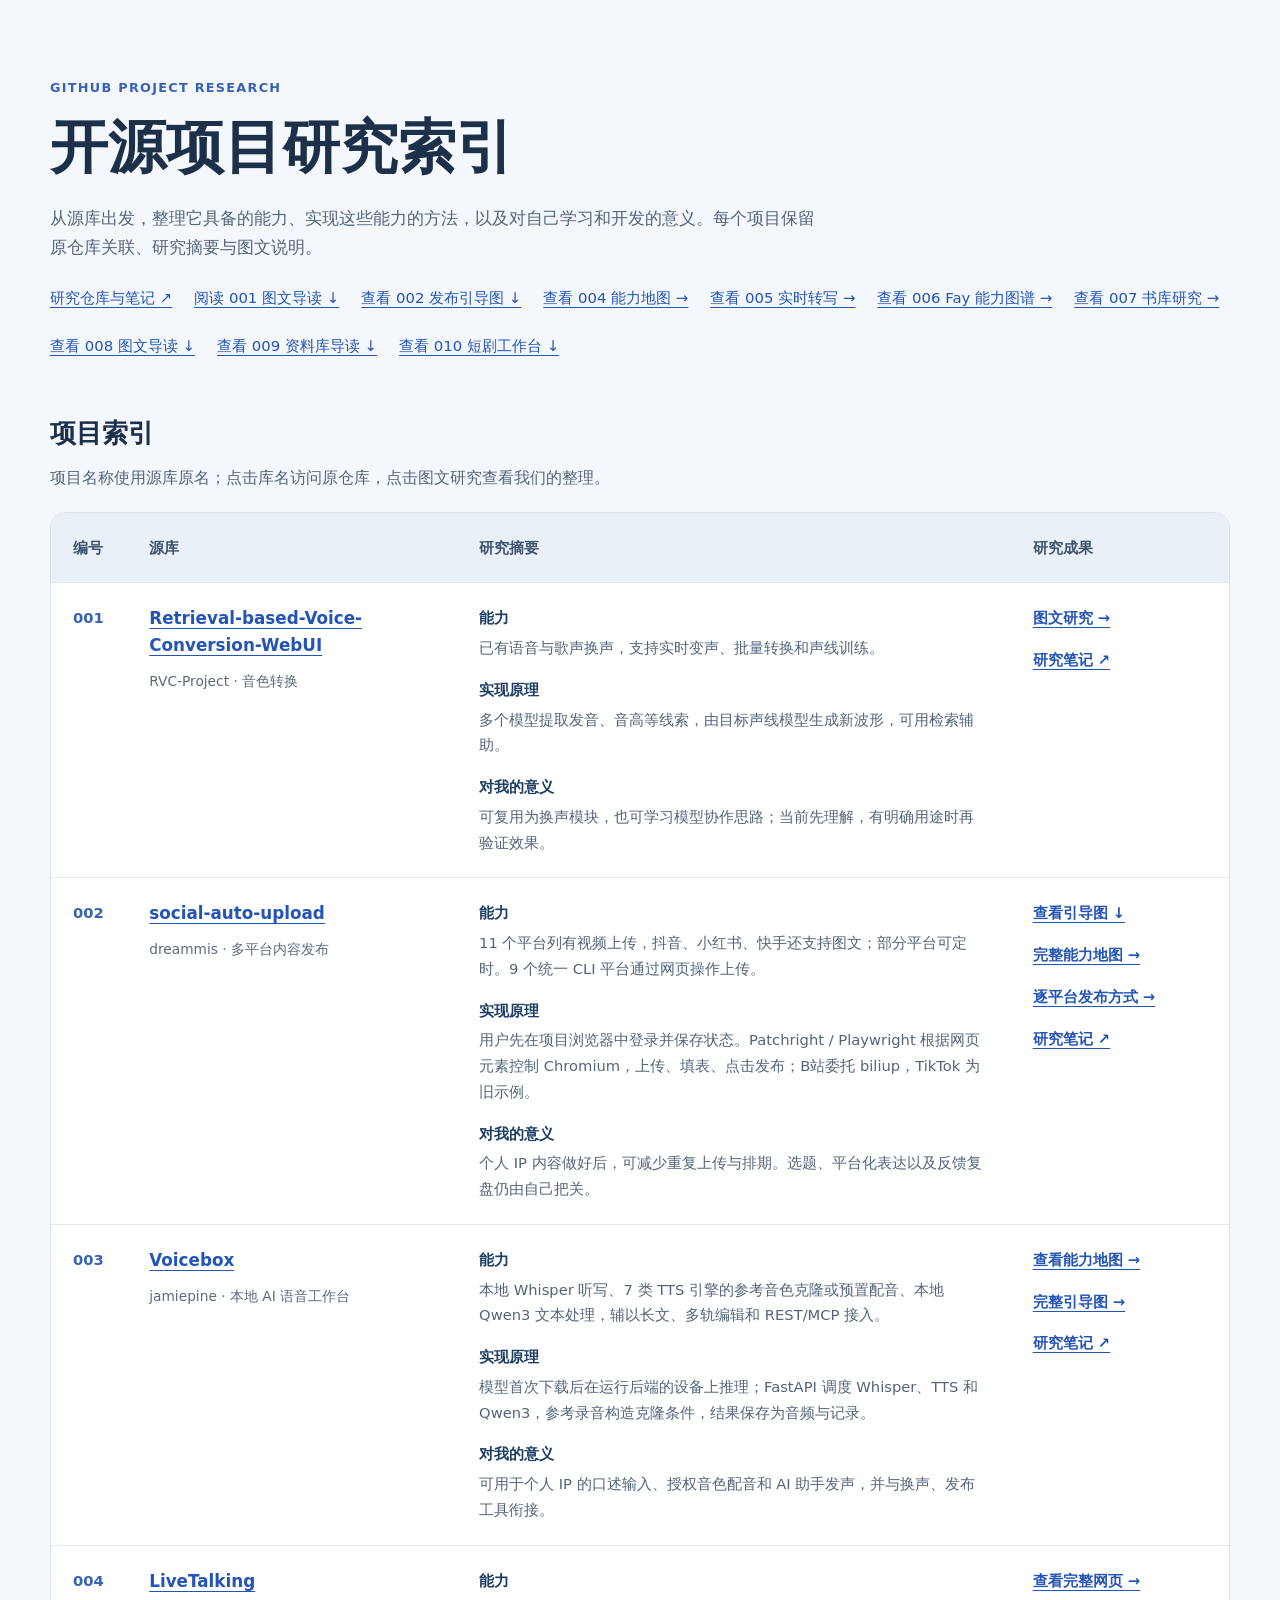
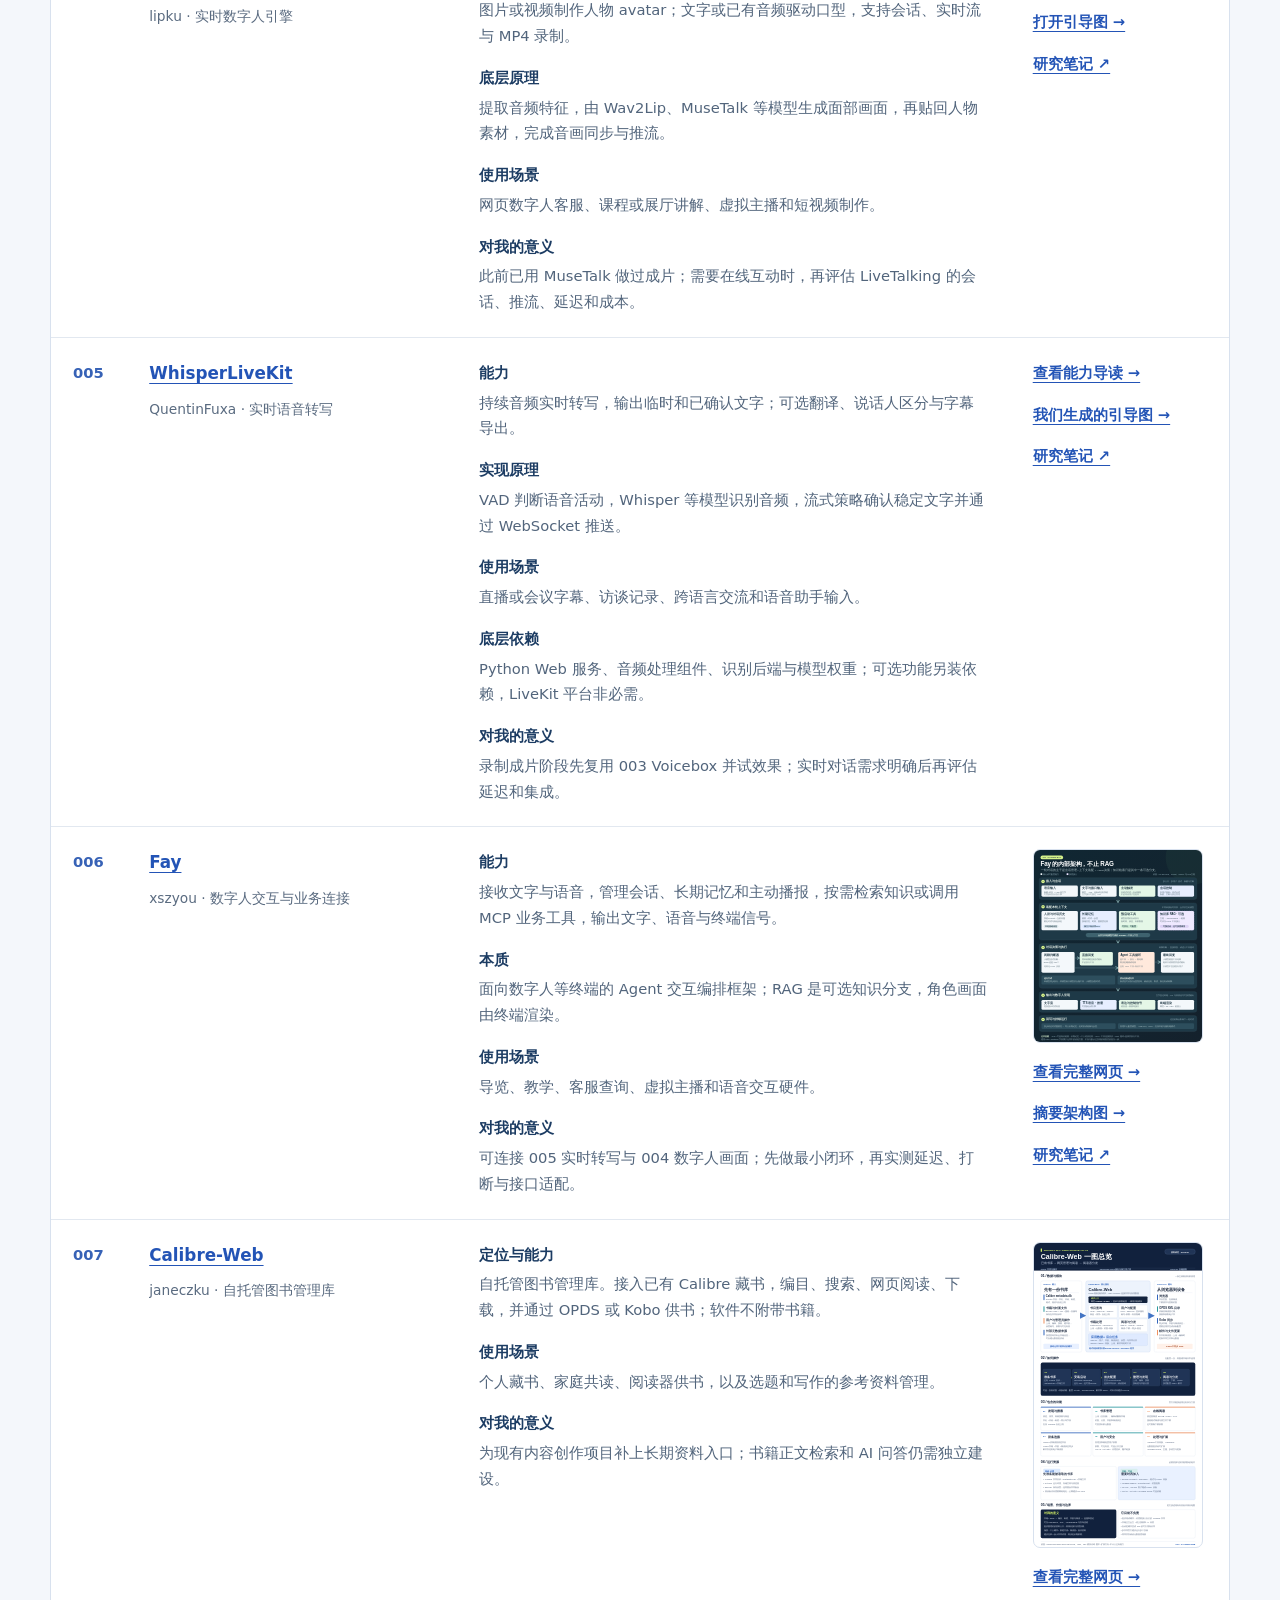
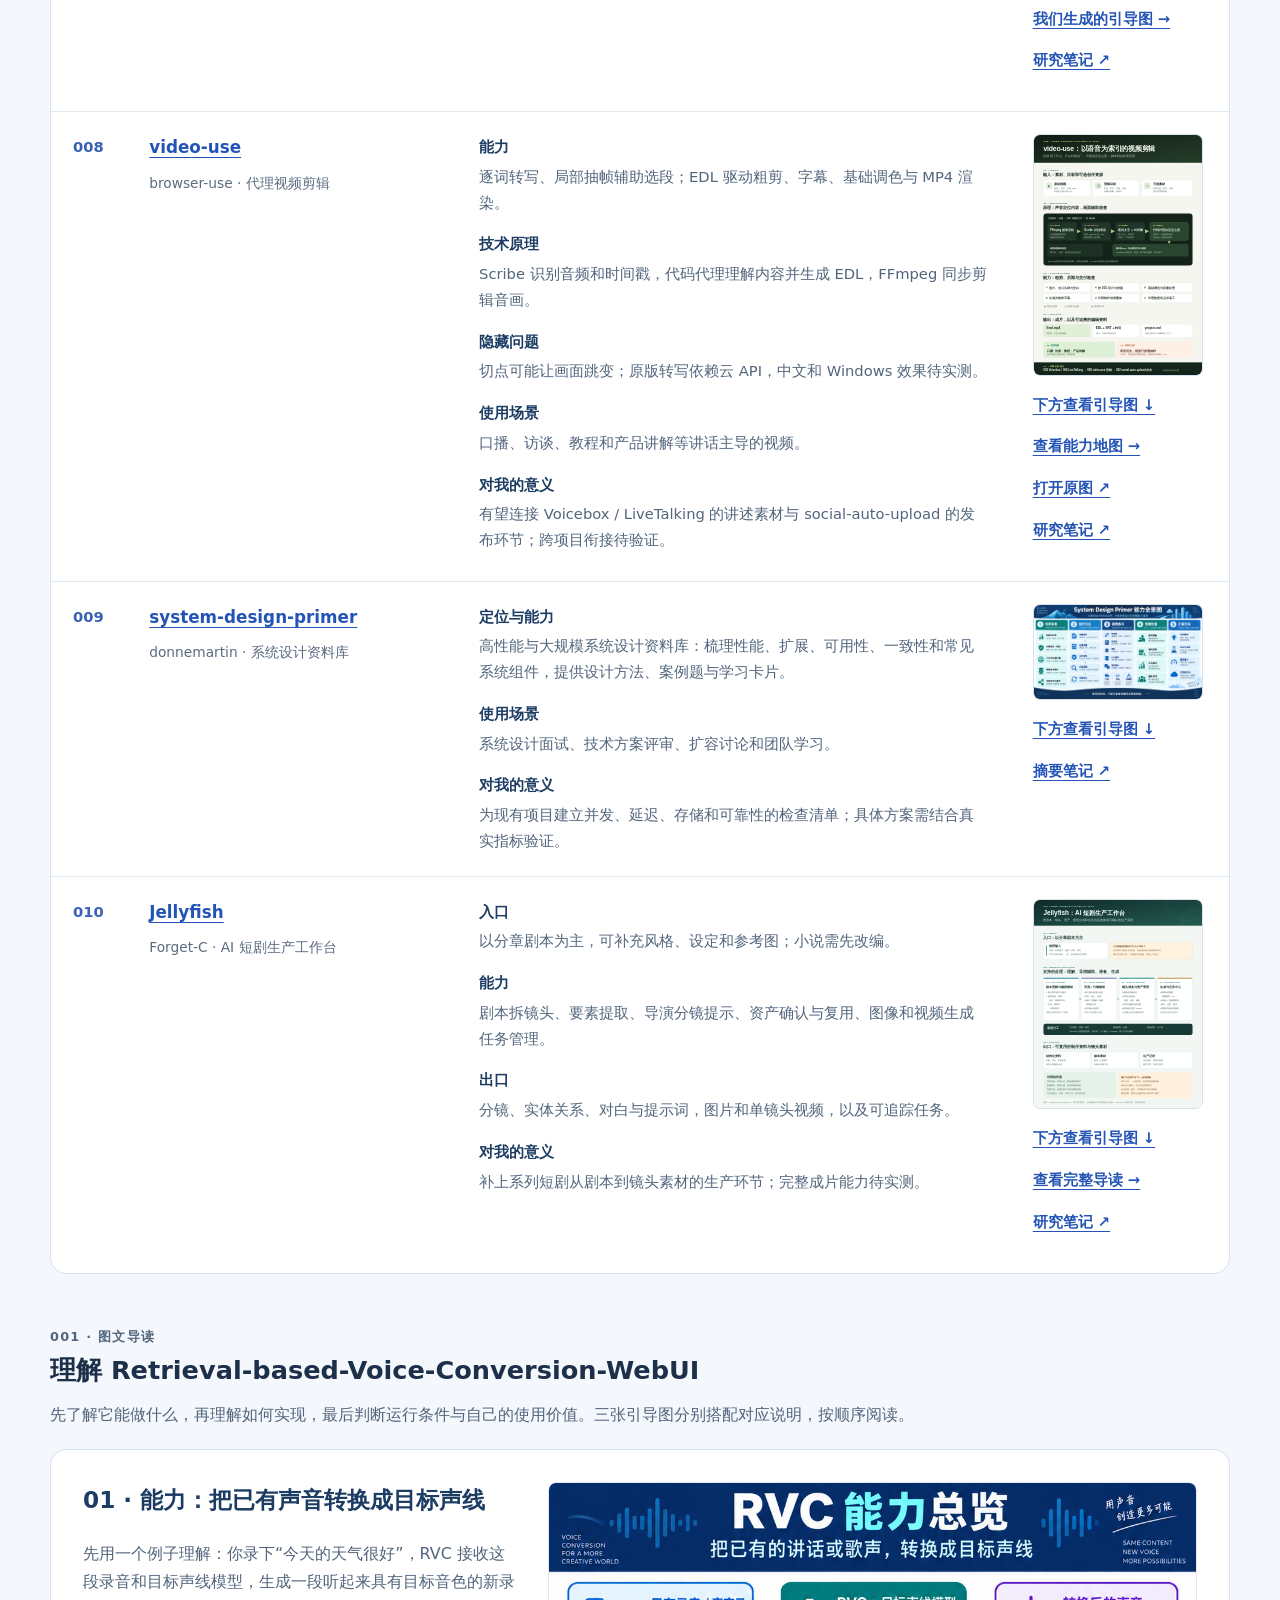
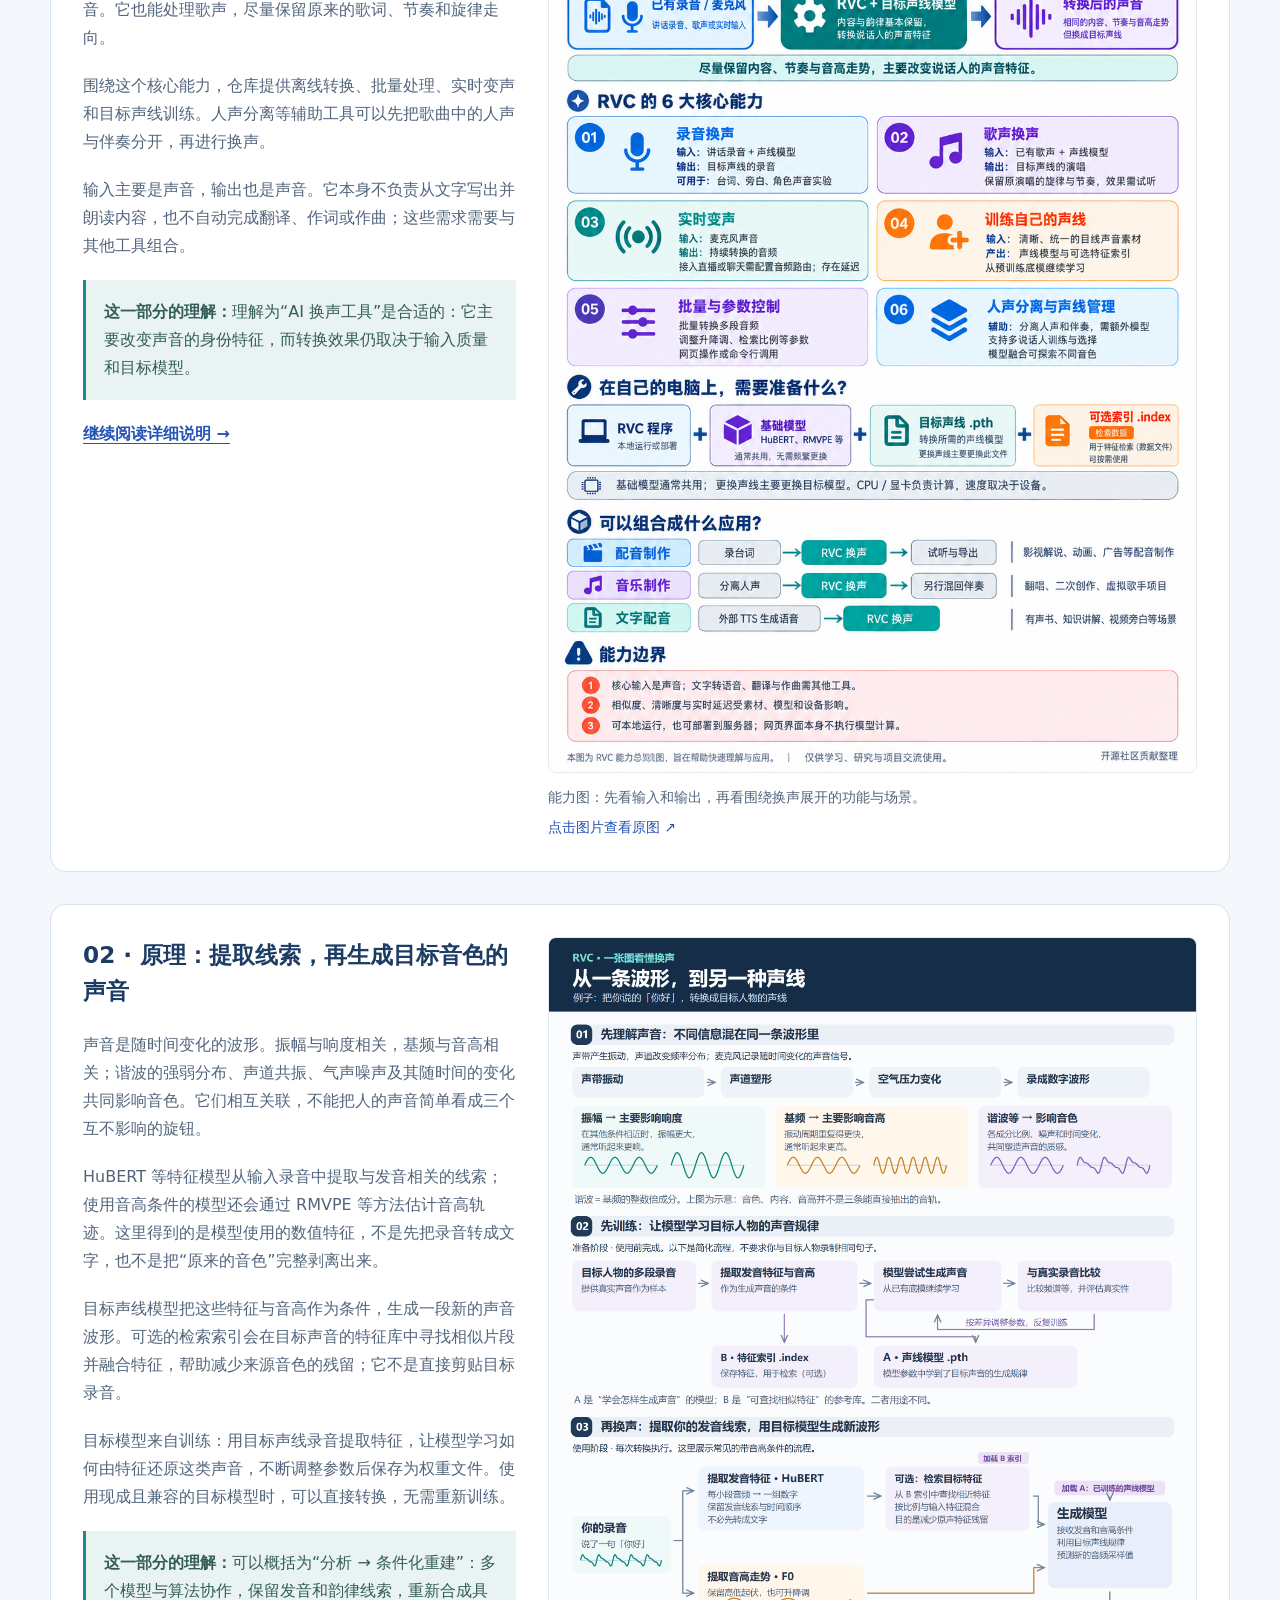
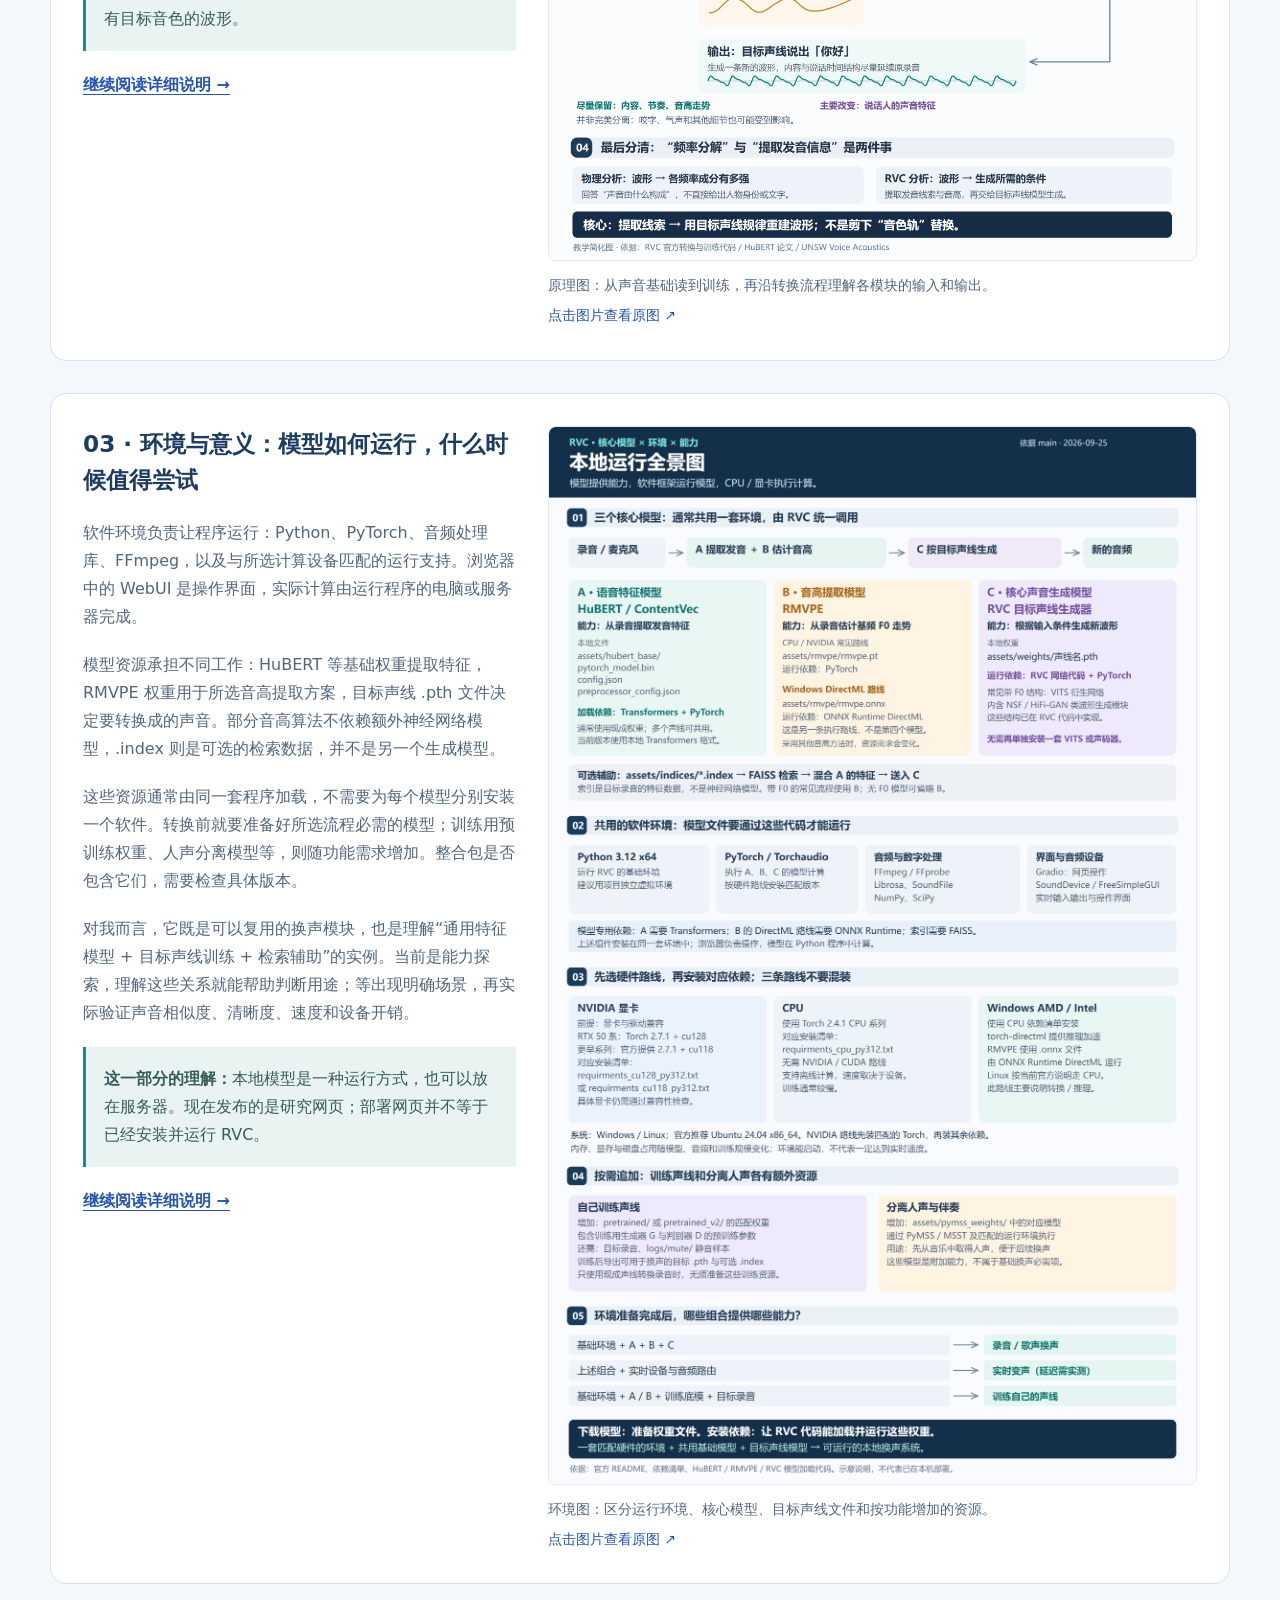
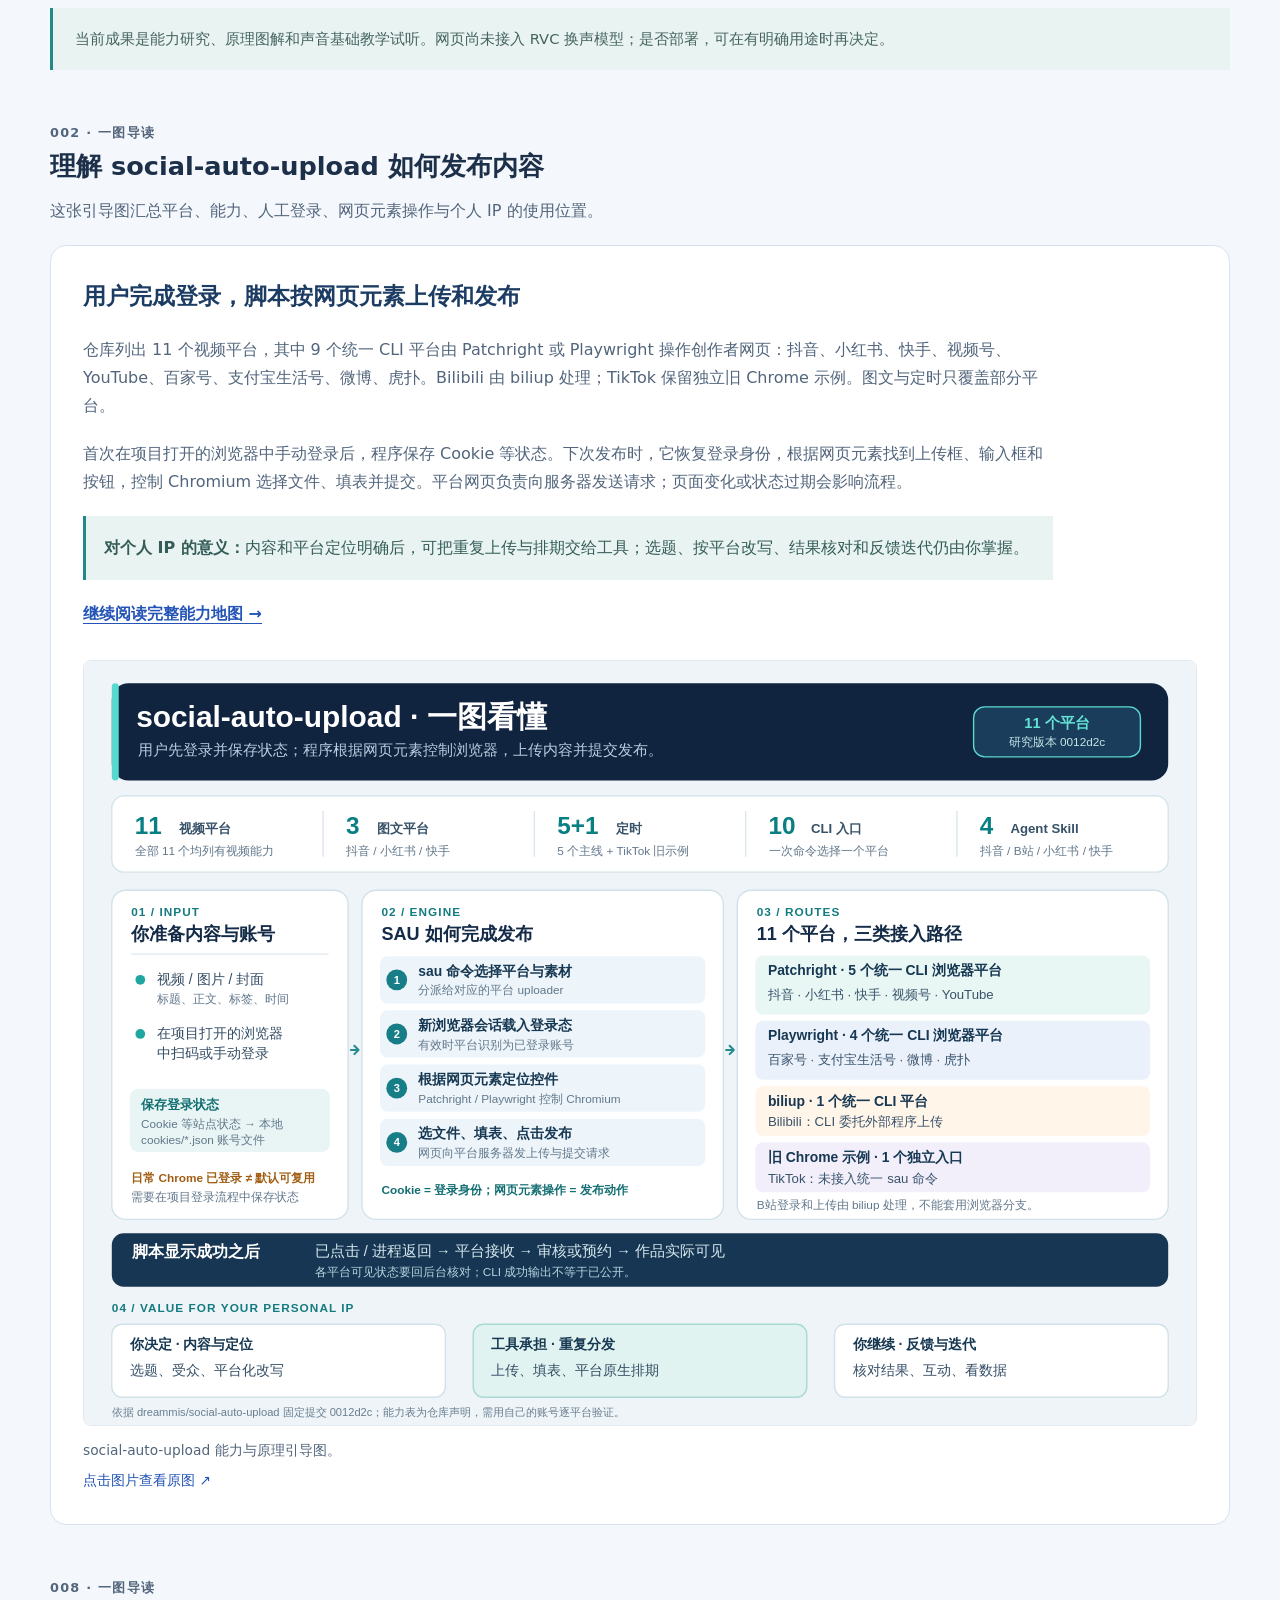
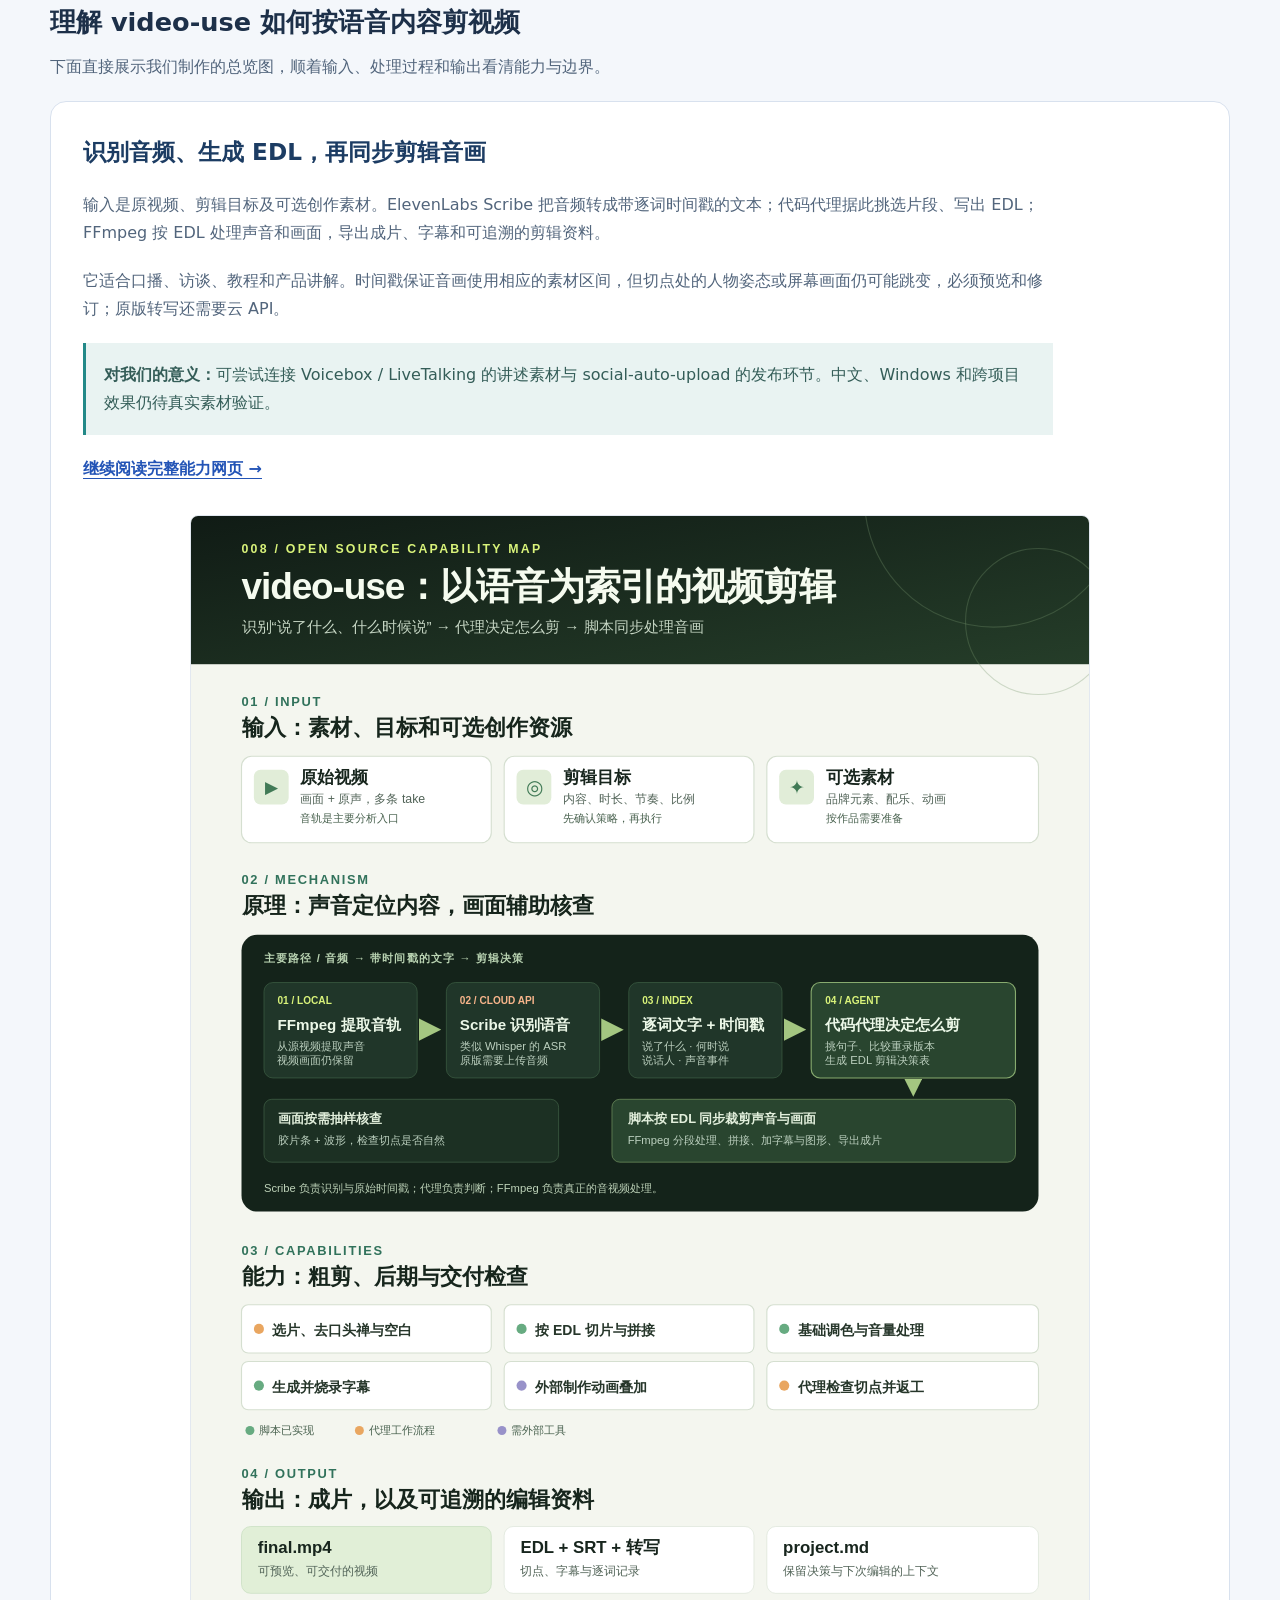
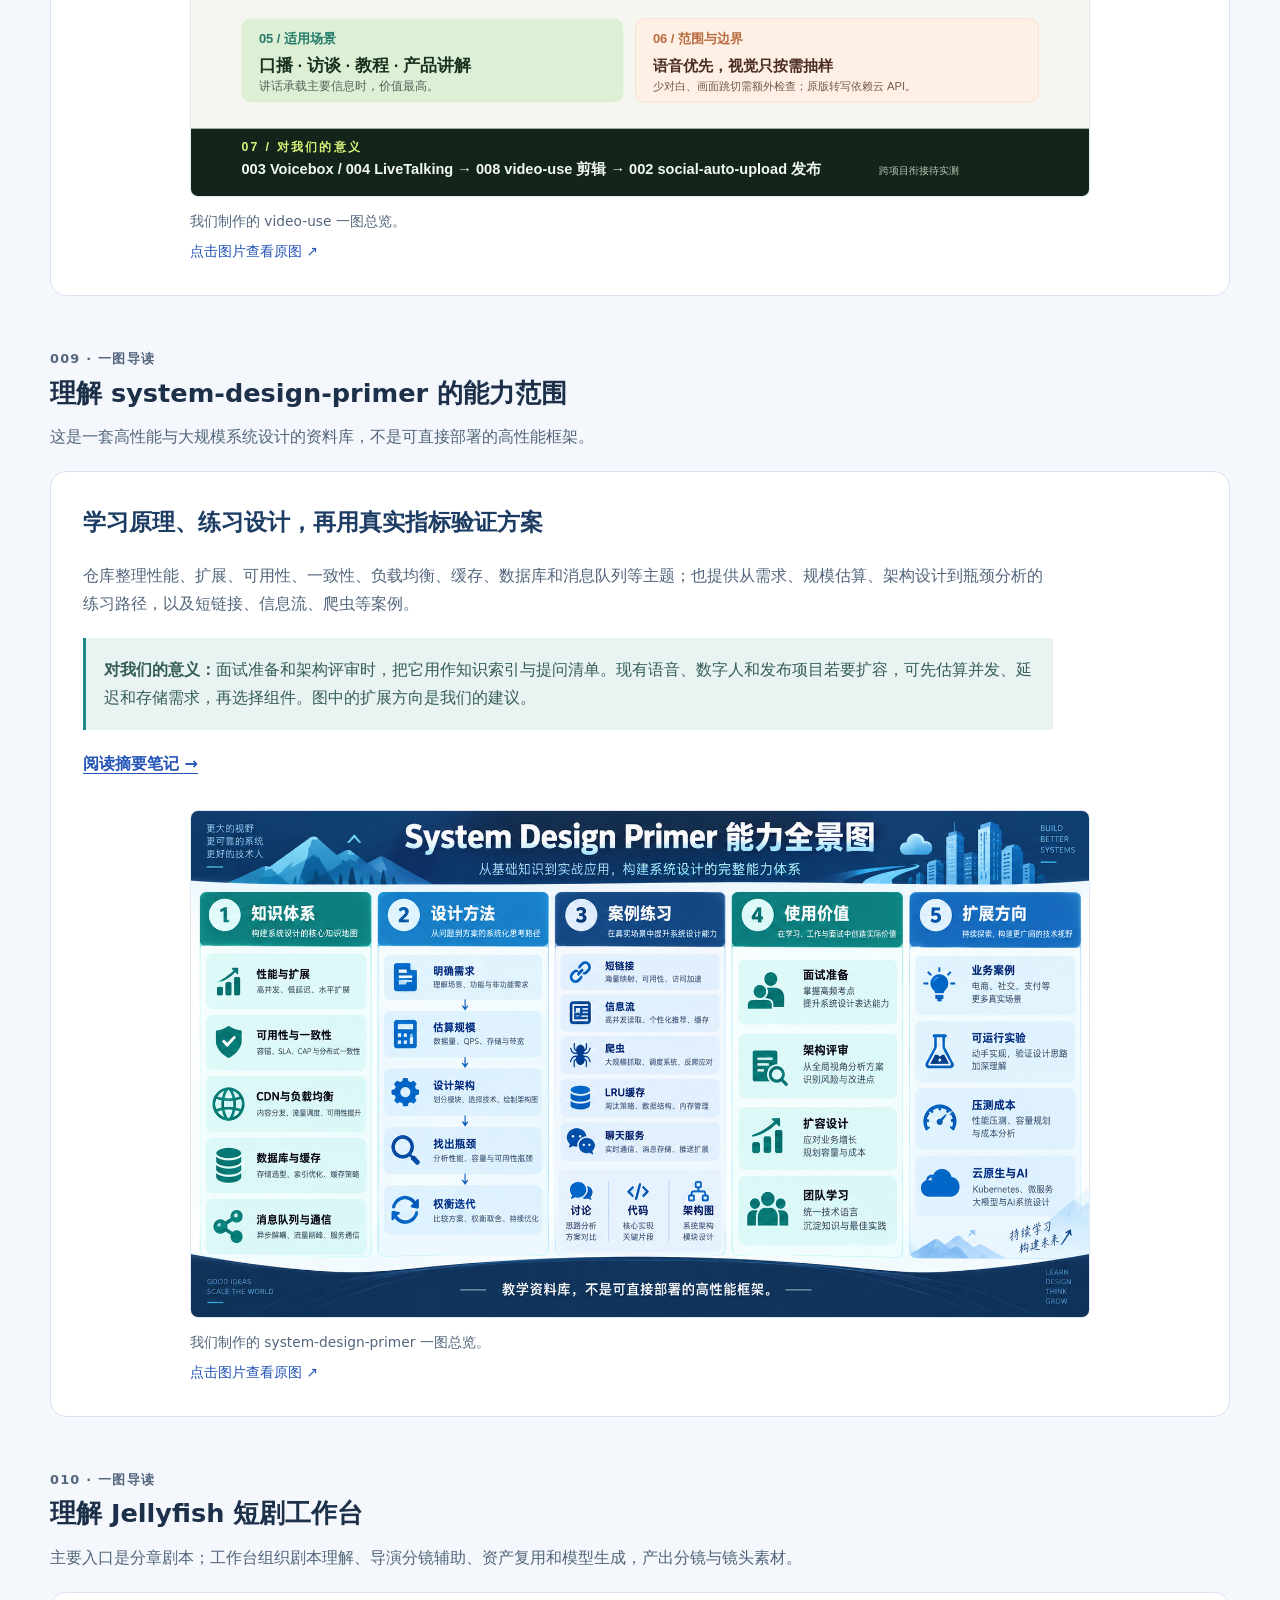
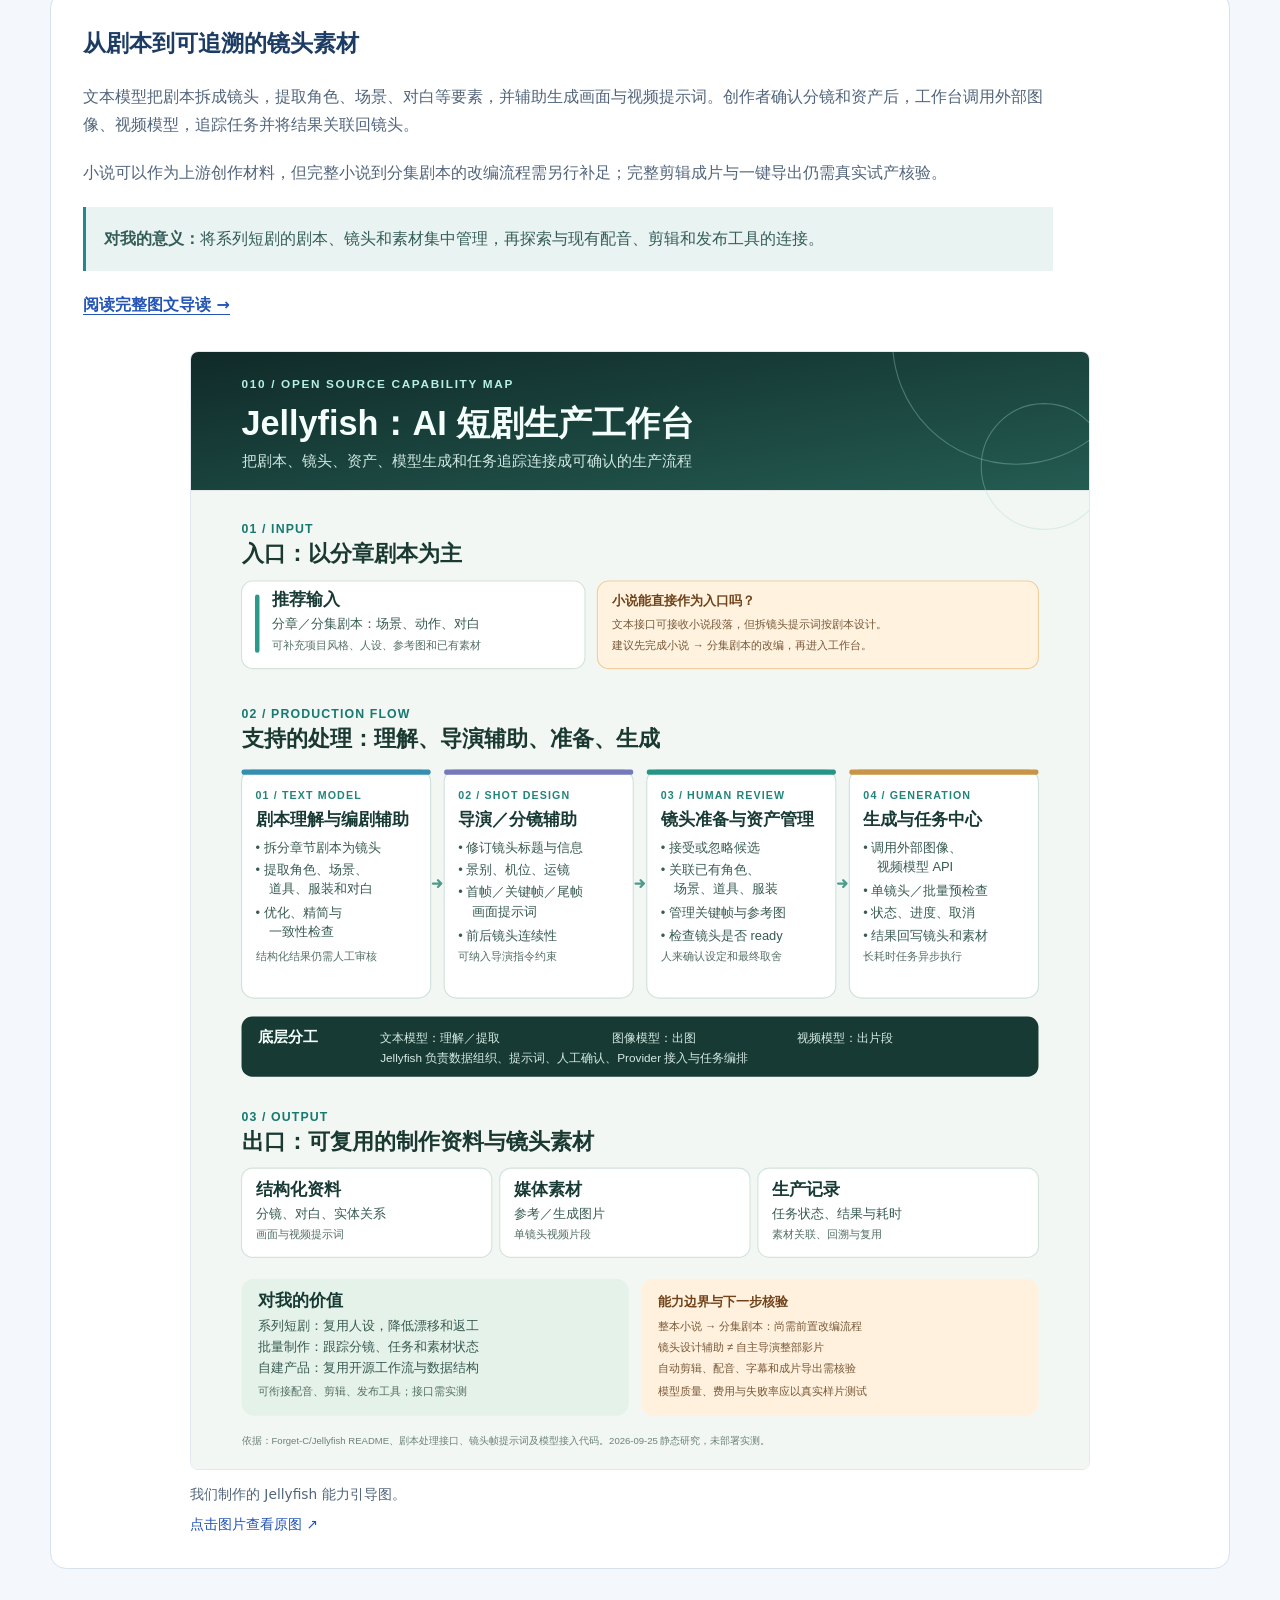
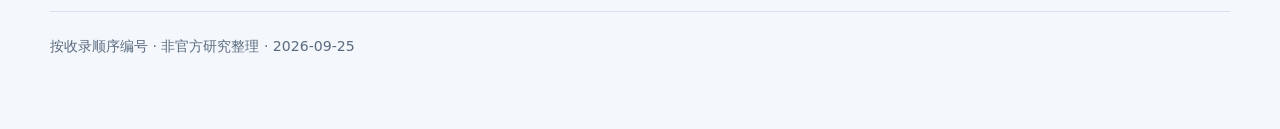
==== commit bc3a8e45: "docs: add Jellyfish short drama workspace guide" ====
--- a/docs/index.html
+++ b/docs/index.html
@@ -40,7 +40,7 @@
 <body><main>
  <header><p class="eyebrow">GITHUB PROJECT RESEARCH</p><h1>开源项目研究索引</h1>
  <p class="intro">从源库出发，整理它具备的能力、实现这些能力的方法，以及对自己学习和开发的意义。每个项目保留原仓库关联、研究摘要与图文说明。</p>
- <div class="header-links"><a href="https://github.com/yydshly/0925_codex_project">研究仓库与笔记 ↗</a><a href="#guide-images">阅读 001 图文导读 ↓</a><a href="#guide-social-auto-upload">查看 002 发布引导图 ↓</a><a href="projects/004-livetalking/index.html">查看 004 能力地图 →</a><a href="projects/005-whisperlivekit/index.html">查看 005 实时转写 →</a><a href="projects/006-fay/index.html">查看 006 Fay 能力图谱 →</a><a href="projects/007-calibre-web/index.html">查看 007 书库研究 →</a><a href="#guide-video-use">查看 008 图文导读 ↓</a><a href="#guide-system-design-primer">查看 009 资料库导读 ↓</a></div></header>
+ <div class="header-links"><a href="https://github.com/yydshly/0925_codex_project">研究仓库与笔记 ↗</a><a href="#guide-images">阅读 001 图文导读 ↓</a><a href="#guide-social-auto-upload">查看 002 发布引导图 ↓</a><a href="projects/004-livetalking/index.html">查看 004 能力地图 →</a><a href="projects/005-whisperlivekit/index.html">查看 005 实时转写 →</a><a href="projects/006-fay/index.html">查看 006 Fay 能力图谱 →</a><a href="projects/007-calibre-web/index.html">查看 007 书库研究 →</a><a href="#guide-video-use">查看 008 图文导读 ↓</a><a href="#guide-system-design-primer">查看 009 资料库导读 ↓</a><a href="#guide-jellyfish">查看 010 短剧工作台 ↓</a></div></header>
  <section aria-labelledby="index-title"><div class="section-heading"><h2 id="index-title">项目索引</h2><p>项目名称使用源库原名；点击库名访问原仓库，点击图文研究查看我们的整理。</p></div>
  <div class="table-wrap" role="region" aria-label="项目索引表，可横向滚动" tabindex="0"><table>
  <thead><tr><th scope="col">编号</th><th scope="col">源库</th><th scope="col">研究摘要</th><th scope="col">研究成果</th></tr></thead>
@@ -66,7 +66,10 @@
 <td class="summary-cell"><dl><div><dt>能力</dt><dd>逐词转写、局部抽帧辅助选段；EDL 驱动粗剪、字幕、基础调色与 MP4 渲染。</dd></div><div><dt>技术原理</dt><dd>Scribe 识别音频和时间戳，代码代理理解内容并生成 EDL，FFmpeg 同步剪辑音画。</dd></div><div><dt>隐藏问题</dt><dd>切点可能让画面跳变；原版转写依赖云 API，中文和 Windows 效果待实测。</dd></div><div><dt>使用场景</dt><dd>口播、访谈、教程和产品讲解等讲话主导的视频。</dd></div><div><dt>对我的意义</dt><dd>有望连接 Voicebox / LiveTalking 的讲述素材与 social-auto-upload 的发布环节；跨项目衔接待验证。</dd></div></dl></td>
 <td class="result-links"><a class="result-image" href="projects/008-video-use/assets/overview.svg" aria-label="打开我们生成的 video-use 一图总览"><img src="projects/008-video-use/assets/overview.svg" width="180" height="257" alt="video-use 的输入输出、工作原理、能力、适用场景与项目价值总览图" loading="lazy"></a><a href="#guide-video-use">下方查看引导图 ↓</a><a href="projects/008-video-use/index.html">查看能力地图 →</a><a href="projects/008-video-use/assets/overview.svg">打开原图 ↗</a><a href="https://github.com/yydshly/0925_codex_project/blob/main/projects/008-video-use/README.md">研究笔记 ↗</a></td></tr><tr><th scope="row" class="project-id">009</th><td class="source-cell"><a class="source-name" href="https://github.com/donnemartin/system-design-primer" target="_blank" rel="noopener noreferrer">system-design-primer</a><span class="source-owner">donnemartin · 系统设计资料库</span></td>
 <td class="summary-cell"><dl><div><dt>定位与能力</dt><dd>高性能与大规模系统设计资料库：梳理性能、扩展、可用性、一致性和常见系统组件，提供设计方法、案例题与学习卡片。</dd></div><div><dt>使用场景</dt><dd>系统设计面试、技术方案评审、扩容讨论和团队学习。</dd></div><div><dt>对我的意义</dt><dd>为现有项目建立并发、延迟、存储和可靠性的检查清单；具体方案需结合真实指标验证。</dd></div></dl></td>
-<td class="result-links"><a class="result-image" href="projects/009-system-design-primer/assets/overview.png" aria-label="打开 system-design-primer 能力引导图"><img src="projects/009-system-design-primer/assets/overview.png" width="180" height="101" alt="System Design Primer 知识体系、设计方法、案例练习、使用价值与扩展方向" loading="lazy"></a><a href="#guide-system-design-primer">下方查看引导图 ↓</a><a href="https://github.com/yydshly/0925_codex_project/blob/main/projects/009-system-design-primer/README.md">摘要笔记 ↗</a></td></tr></tbody>
+<td class="result-links"><a class="result-image" href="projects/009-system-design-primer/assets/overview.png" aria-label="打开 system-design-primer 能力引导图"><img src="projects/009-system-design-primer/assets/overview.png" width="180" height="101" alt="System Design Primer 知识体系、设计方法、案例练习、使用价值与扩展方向" loading="lazy"></a><a href="#guide-system-design-primer">下方查看引导图 ↓</a><a href="https://github.com/yydshly/0925_codex_project/blob/main/projects/009-system-design-primer/README.md">摘要笔记 ↗</a></td></tr>
+<tr><th scope="row" class="project-id">010</th><td class="source-cell"><a class="source-name" href="https://github.com/Forget-C/Jellyfish" target="_blank" rel="noopener noreferrer">Jellyfish</a><span class="source-owner">Forget-C · AI 短剧生产工作台</span></td>
+<td class="summary-cell"><dl><div><dt>入口</dt><dd>以分章剧本为主，可补充风格、设定和参考图；小说需先改编。</dd></div><div><dt>能力</dt><dd>剧本拆镜头、要素提取、导演分镜提示、资产确认与复用、图像和视频生成任务管理。</dd></div><div><dt>出口</dt><dd>分镜、实体关系、对白与提示词，图片和单镜头视频，以及可追踪任务。</dd></div><div><dt>对我的意义</dt><dd>补上系列短剧从剧本到镜头素材的生产环节；完整成片能力待实测。</dd></div></dl></td>
+<td class="result-links"><a class="result-image" href="projects/010-jellyfish/assets/overview.svg" aria-label="打开 Jellyfish 能力引导图"><img src="projects/010-jellyfish/assets/overview.svg" width="180" height="224" alt="Jellyfish 的输入、处理、输出、模型分工和使用价值" loading="lazy"></a><a href="#guide-jellyfish">下方查看引导图 ↓</a><a href="projects/010-jellyfish/index.html">查看完整导读 →</a><a href="https://github.com/yydshly/0925_codex_project/blob/main/projects/010-jellyfish/README.md">研究笔记 ↗</a></td></tr></tbody>
  </table></div></section>
  <section id="guide-images" aria-labelledby="guides-title"><div class="section-heading"><p class="eyebrow">001 · 图文导读</p><h2 id="guides-title">理解 Retrieval-based-Voice-Conversion-WebUI</h2><p>先了解它能做什么，再理解如何实现，最后判断运行条件与自己的使用价值。三张引导图分别搭配对应说明，按顺序阅读。</p></div>
  <div class="guide-stories"><article class="guide-story" id="guide-capability" aria-labelledby="title-capability">
@@ -105,5 +108,13 @@
 <a class="detail-link" href="https://github.com/yydshly/0925_codex_project/blob/main/projects/009-system-design-primer/README.md">阅读摘要笔记 →</a></div>
 <figure><a href="projects/009-system-design-primer/assets/overview.png" target="_blank" rel="noopener noreferrer" aria-label="打开 system-design-primer 能力引导图原图"><img src="projects/009-system-design-primer/assets/overview.png" width="1672" height="941" alt="System Design Primer 能力全景图，展示知识体系、设计方法、案例练习、使用价值和扩展方向" loading="lazy"></a><figcaption>我们制作的 system-design-primer 一图总览。<span>点击图片查看原图 ↗</span></figcaption></figure>
 </article></section>
+ <section id="guide-jellyfish" aria-labelledby="jellyfish-title"><div class="section-heading"><p class="eyebrow">010 · 一图导读</p><h2 id="jellyfish-title">理解 Jellyfish 短剧工作台</h2><p>主要入口是分章剧本；工作台组织剧本理解、导演分镜辅助、资产复用和模型生成，产出分镜与镜头素材。</p></div>
+<article class="guide-story video-guide" aria-labelledby="jellyfish-story-title"><div class="guide-copy"><h3 id="jellyfish-story-title">从剧本到可追溯的镜头素材</h3>
+<p>文本模型把剧本拆成镜头，提取角色、场景、对白等要素，并辅助生成画面与视频提示词。创作者确认分镜和资产后，工作台调用外部图像、视频模型，追踪任务并将结果关联回镜头。</p>
+<p>小说可以作为上游创作材料，但完整小说到分集剧本的改编流程需另行补足；完整剪辑成片与一键导出仍需真实试产核验。</p>
+<p class="takeaway"><strong>对我的意义：</strong>将系列短剧的剧本、镜头和素材集中管理，再探索与现有配音、剪辑和发布工具的连接。</p>
+<a class="detail-link" href="projects/010-jellyfish/index.html">阅读完整图文导读 →</a></div>
+<figure><a href="projects/010-jellyfish/assets/overview.svg" target="_blank" rel="noopener noreferrer" aria-label="打开 Jellyfish 能力引导图原图"><img src="projects/010-jellyfish/assets/overview.svg" width="1600" height="1990" alt="Jellyfish 工作台引导图：剧本输入、剧本和分镜处理、人工确认、模型生成、镜头素材输出与使用价值" loading="lazy"></a><figcaption>我们制作的 Jellyfish 能力引导图。<span>点击图片查看原图 ↗</span></figcaption></figure>
+</article></section>
  <footer>按收录顺序编号 · 非官方研究整理 · 2026-09-25</footer>
 </main></body></html>
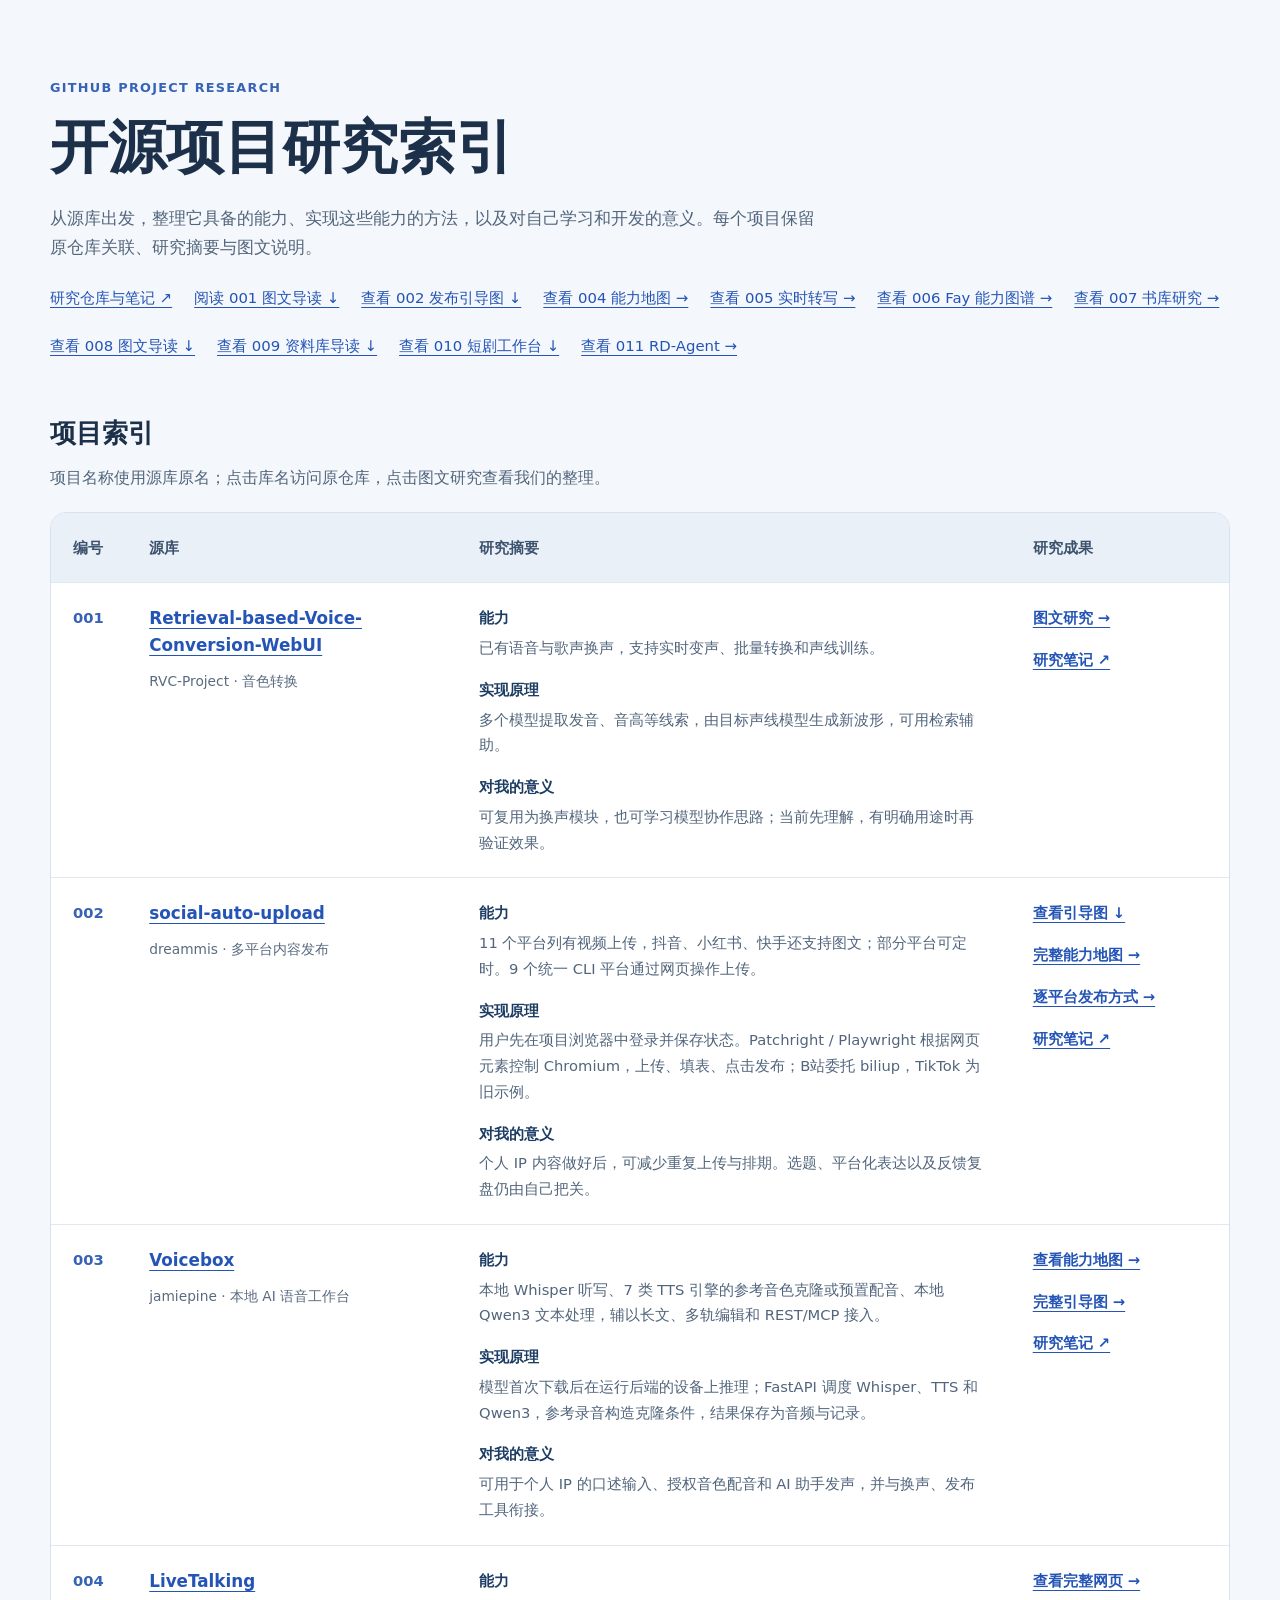
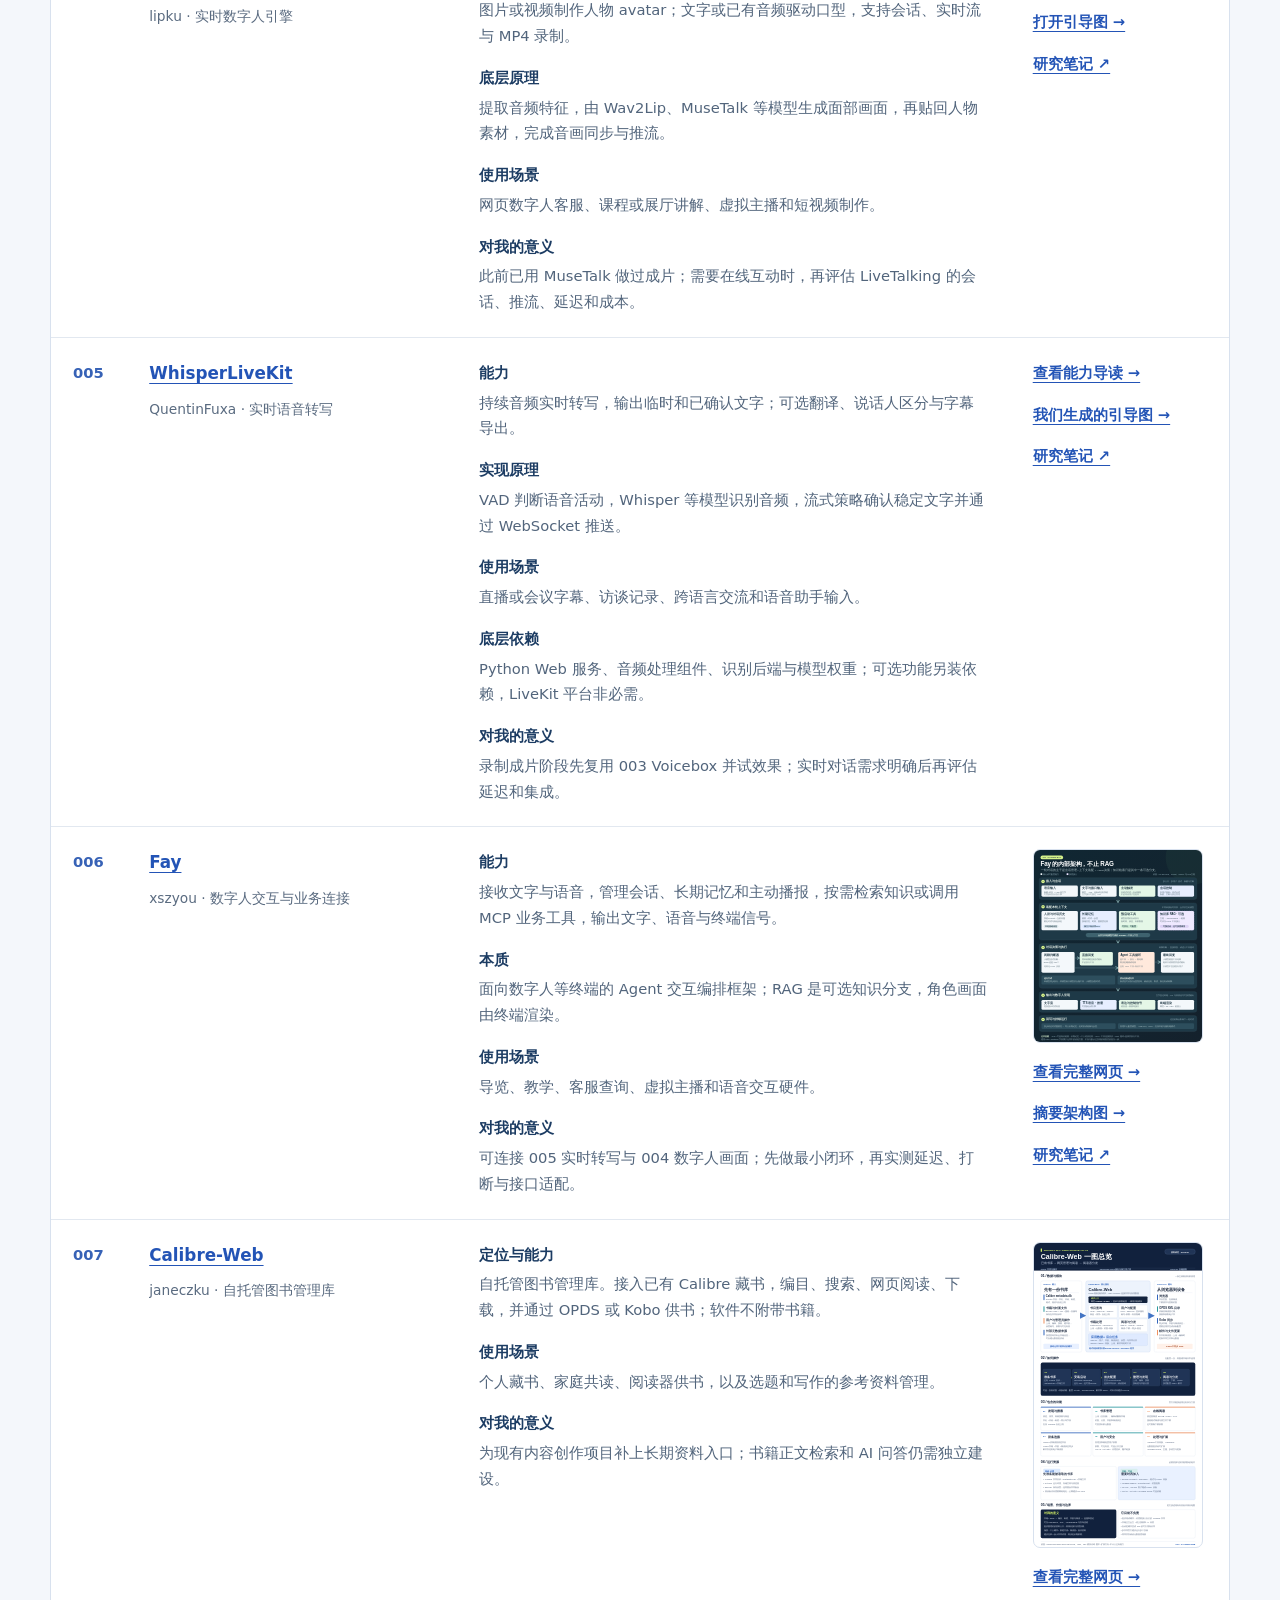
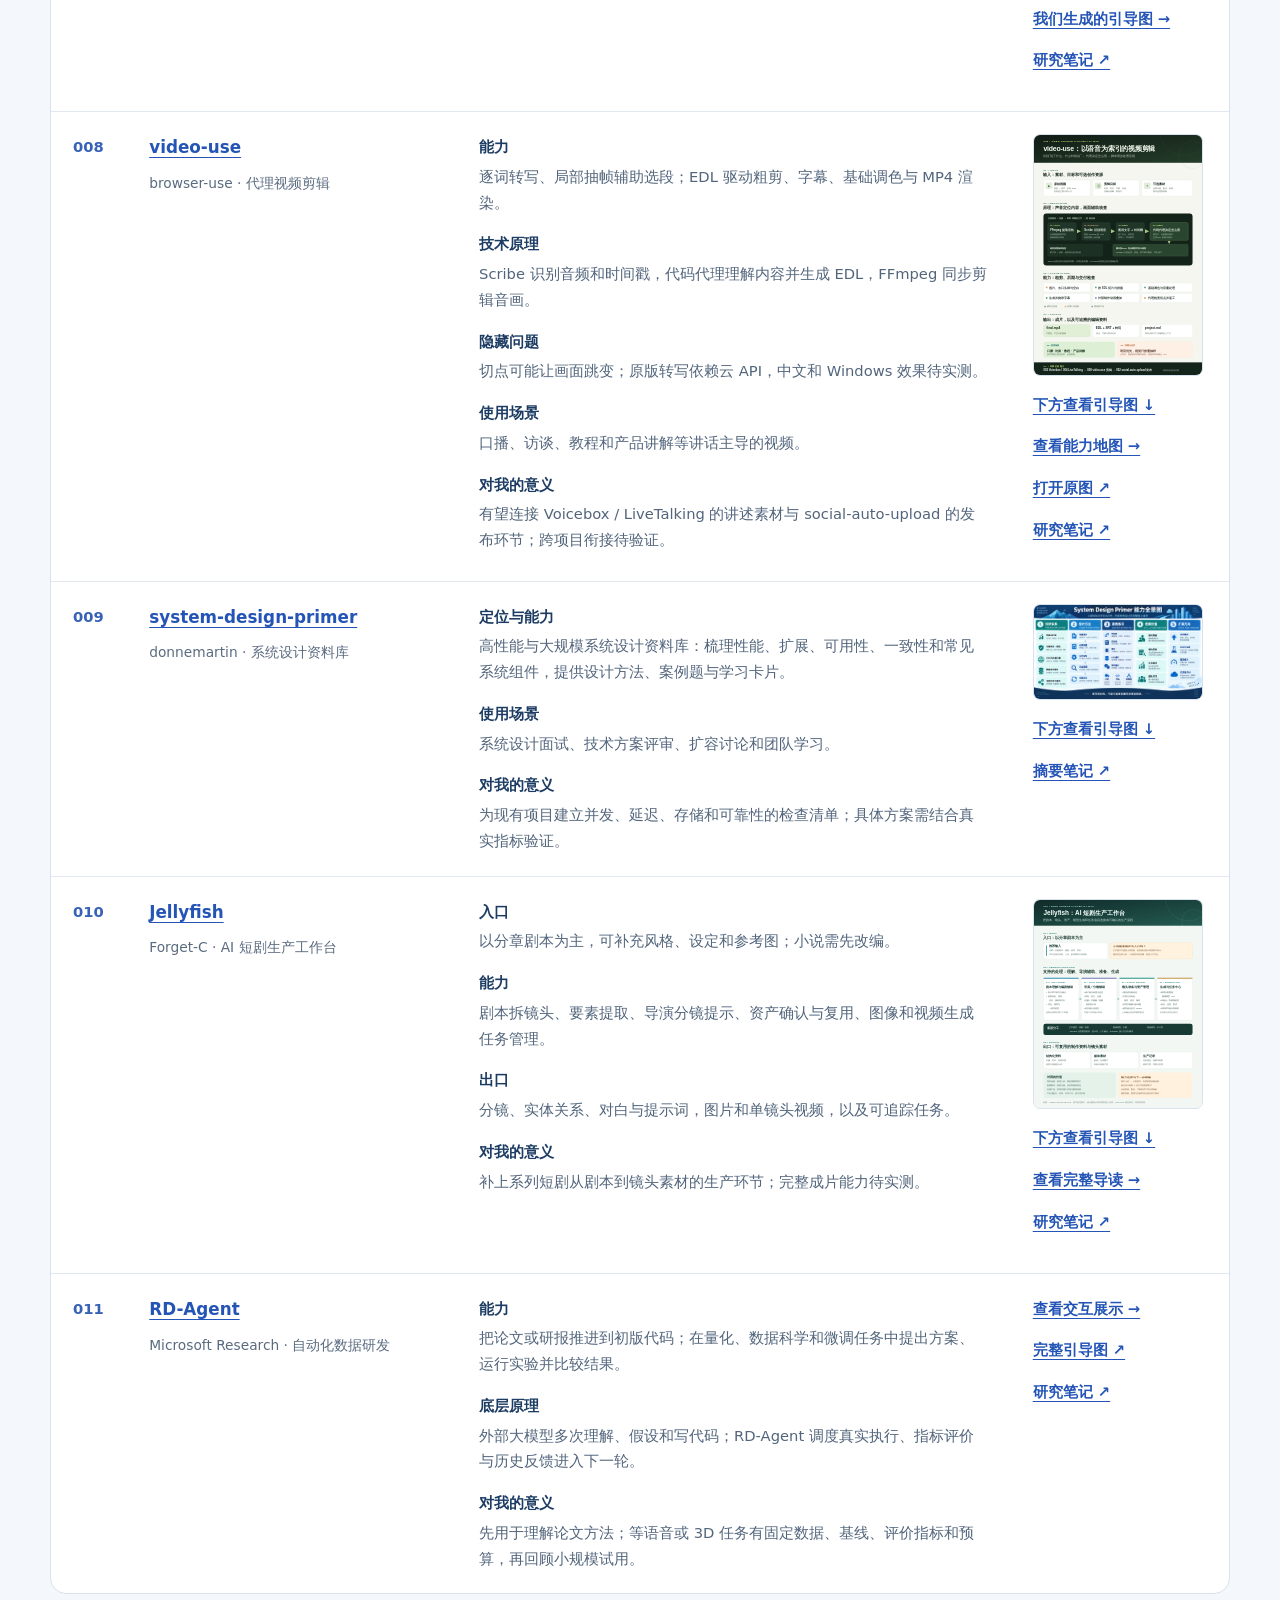
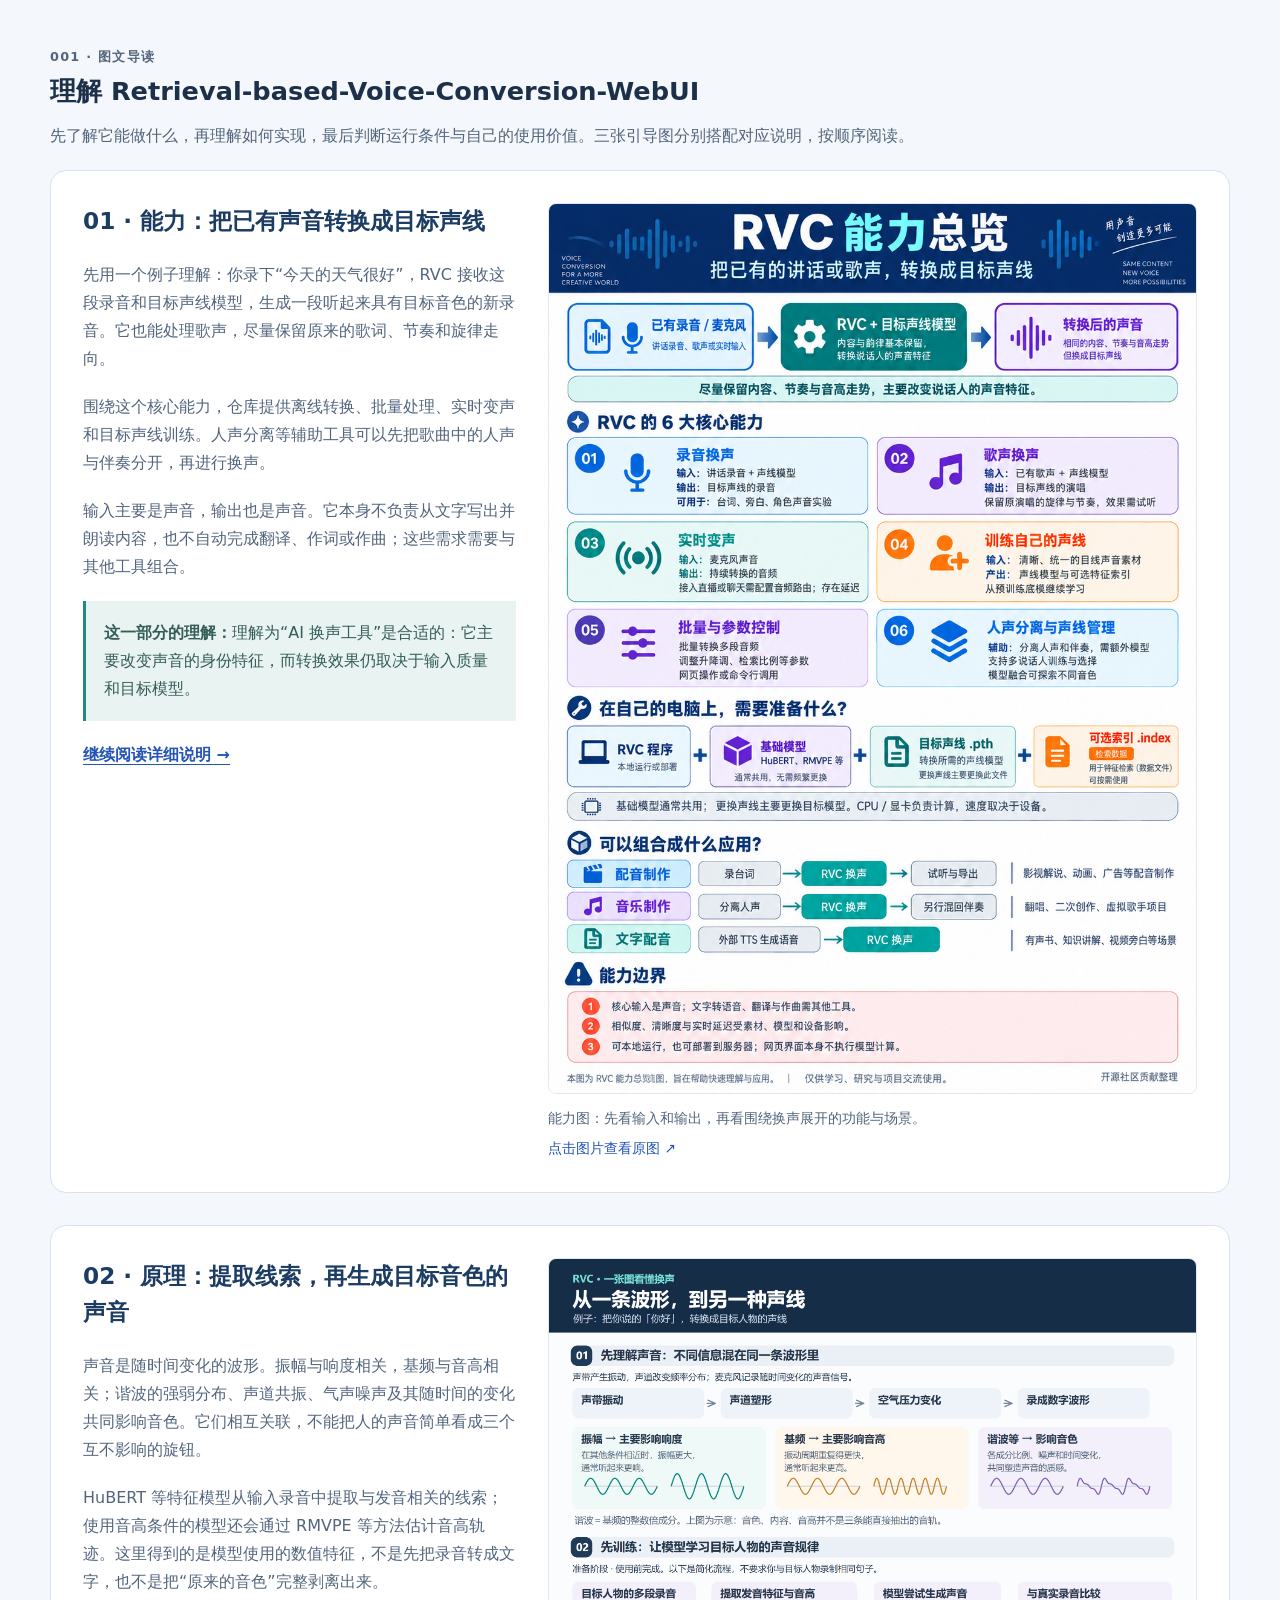
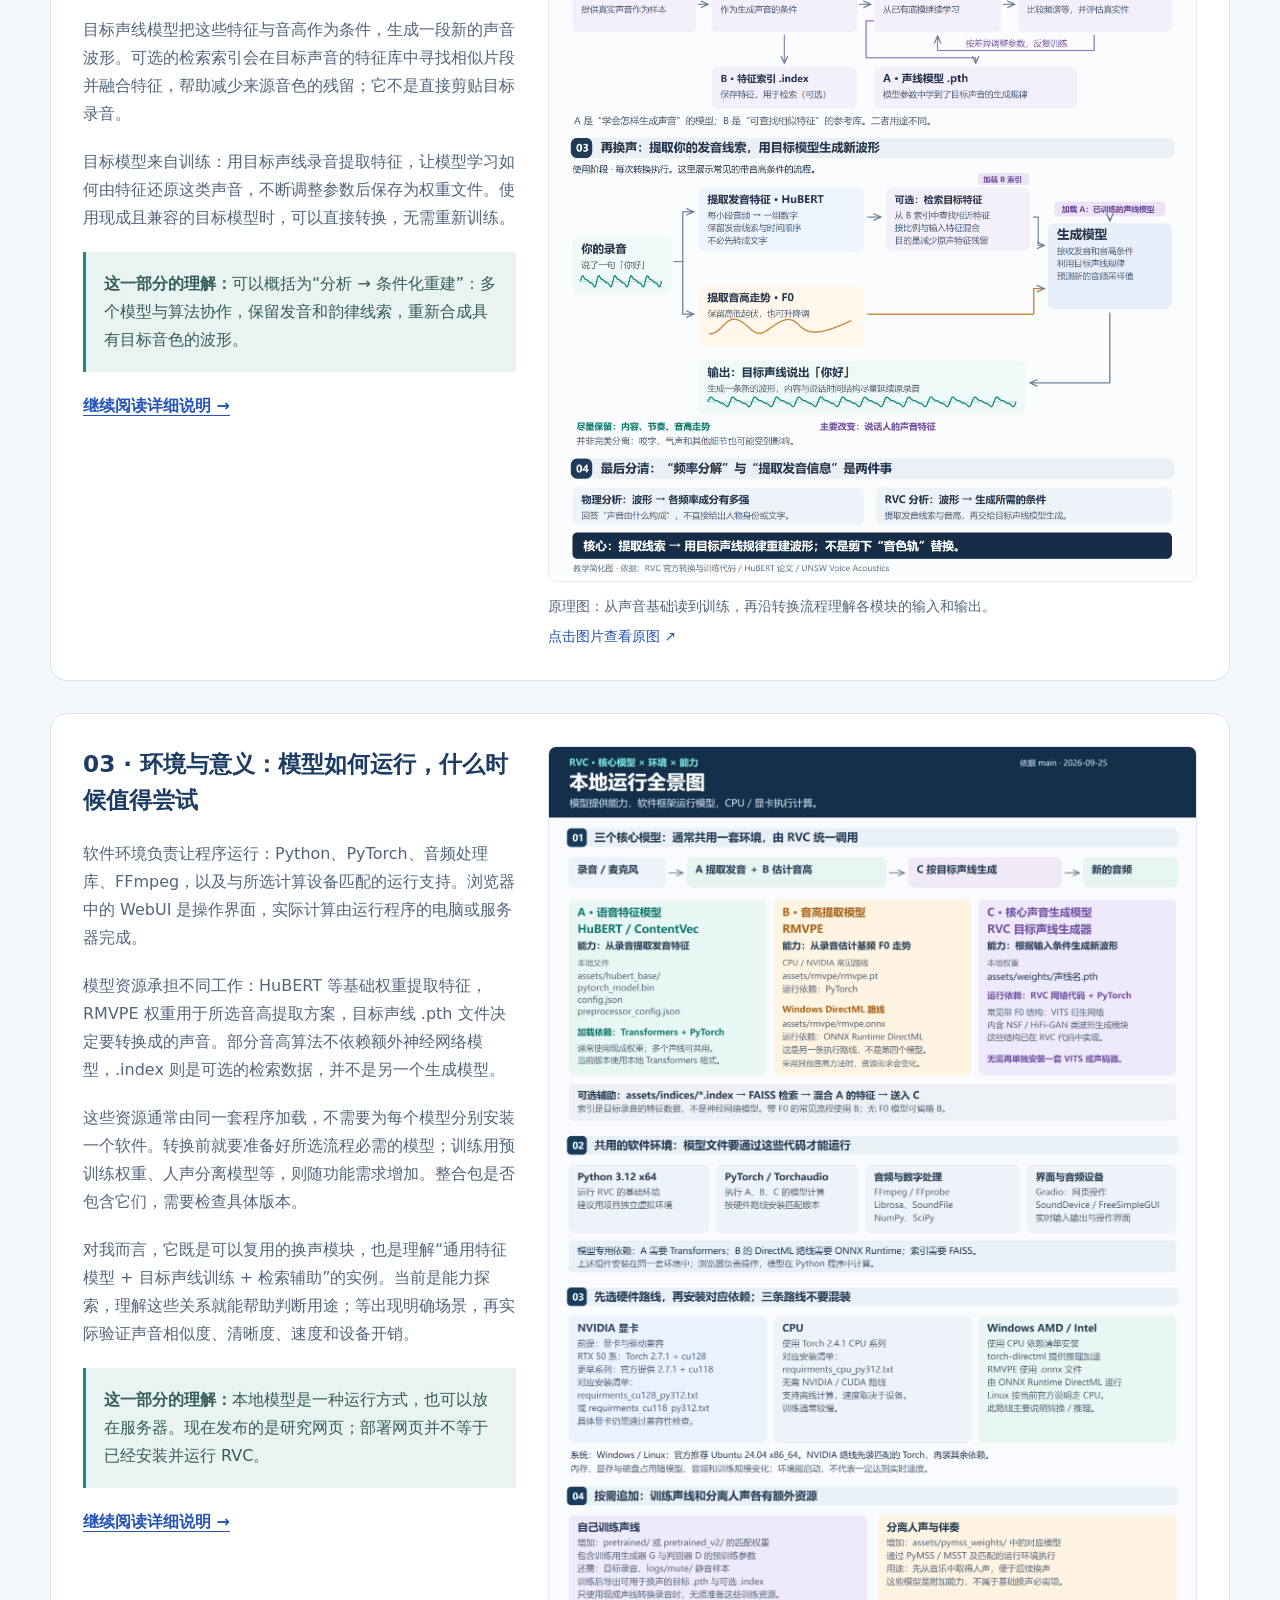
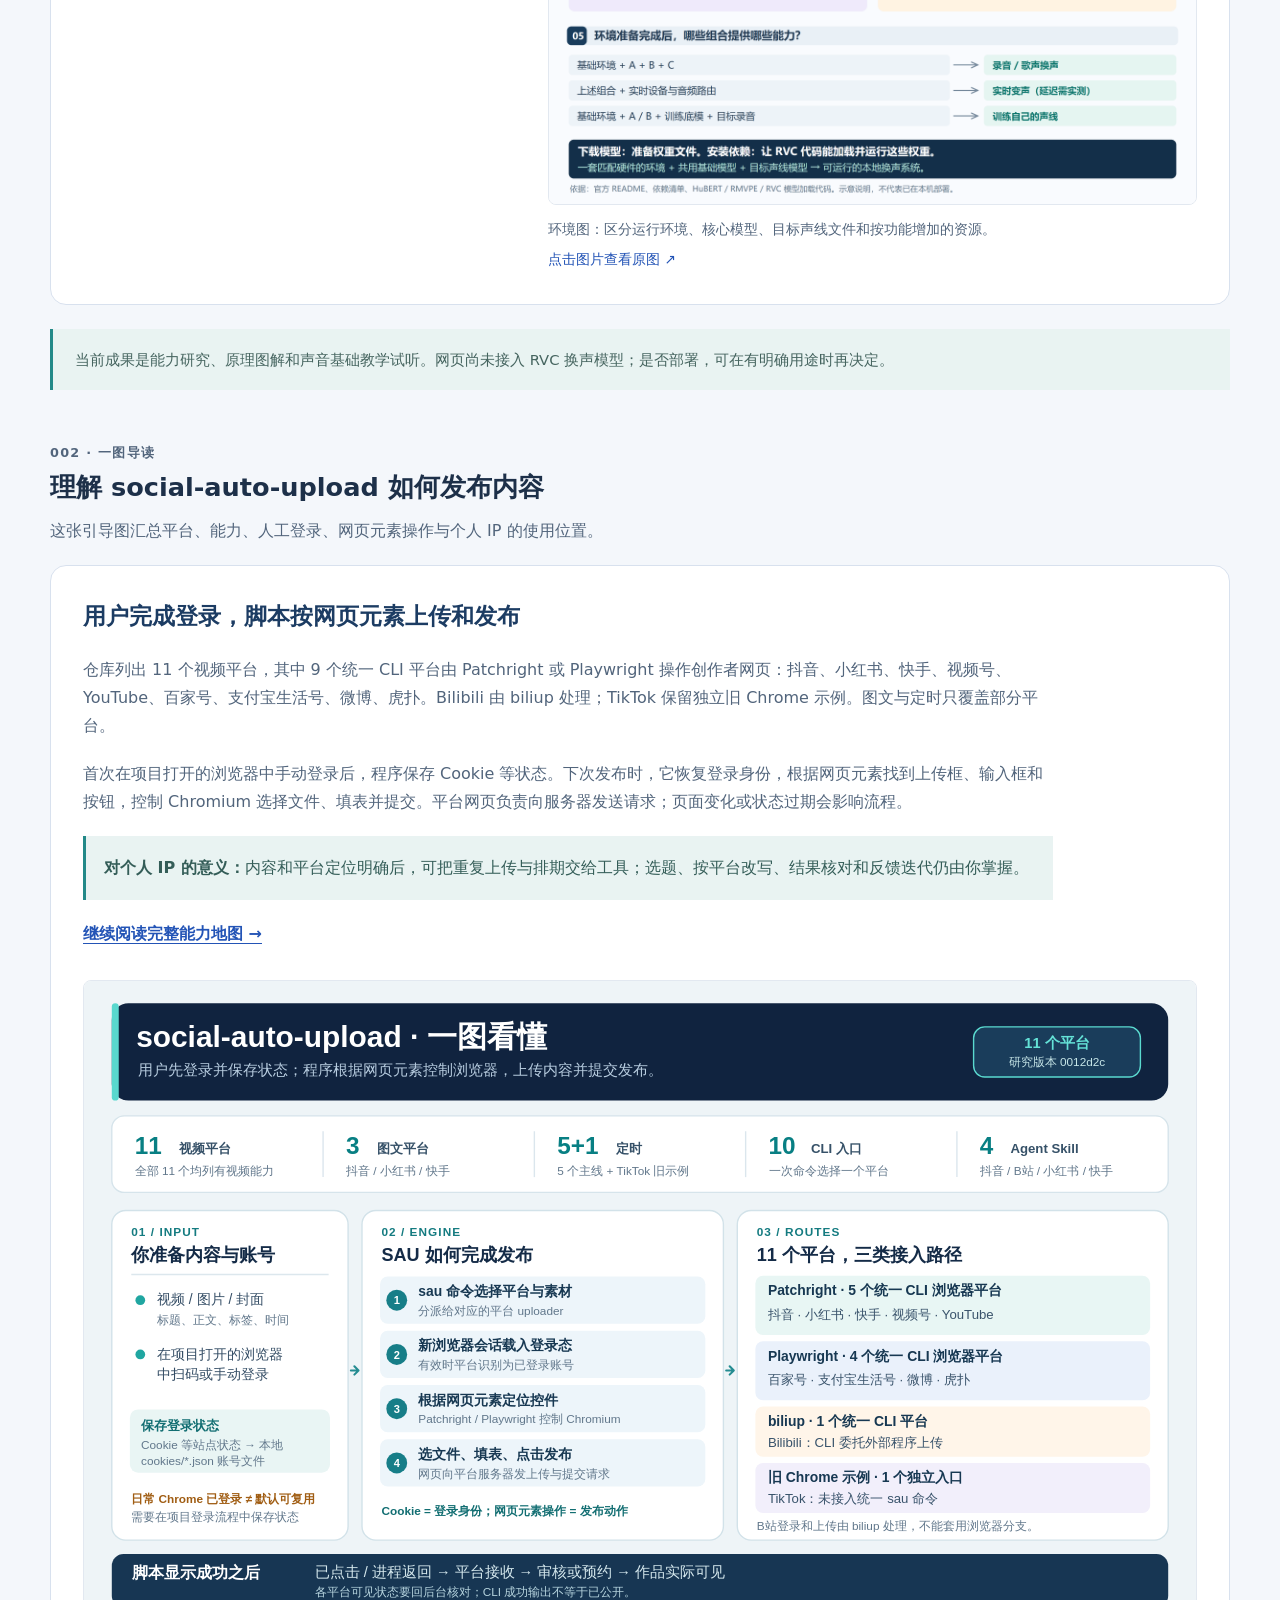
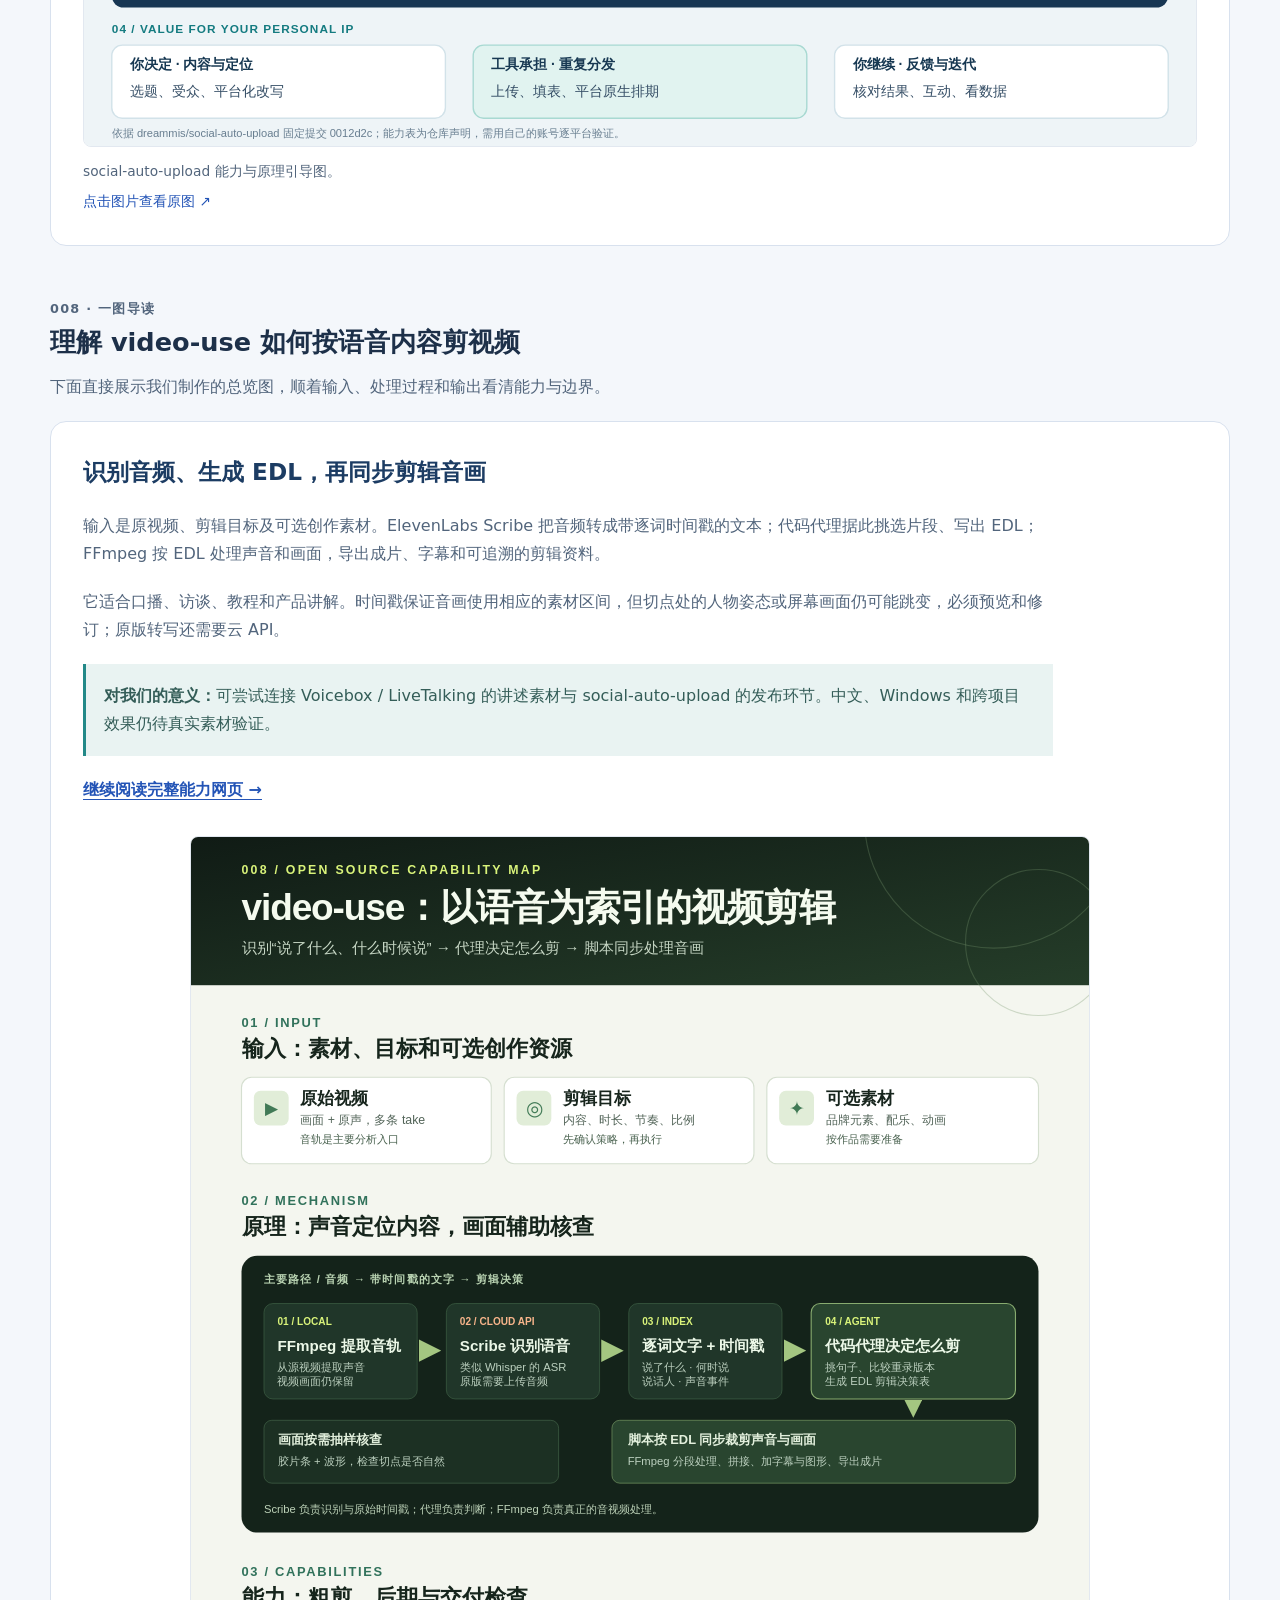
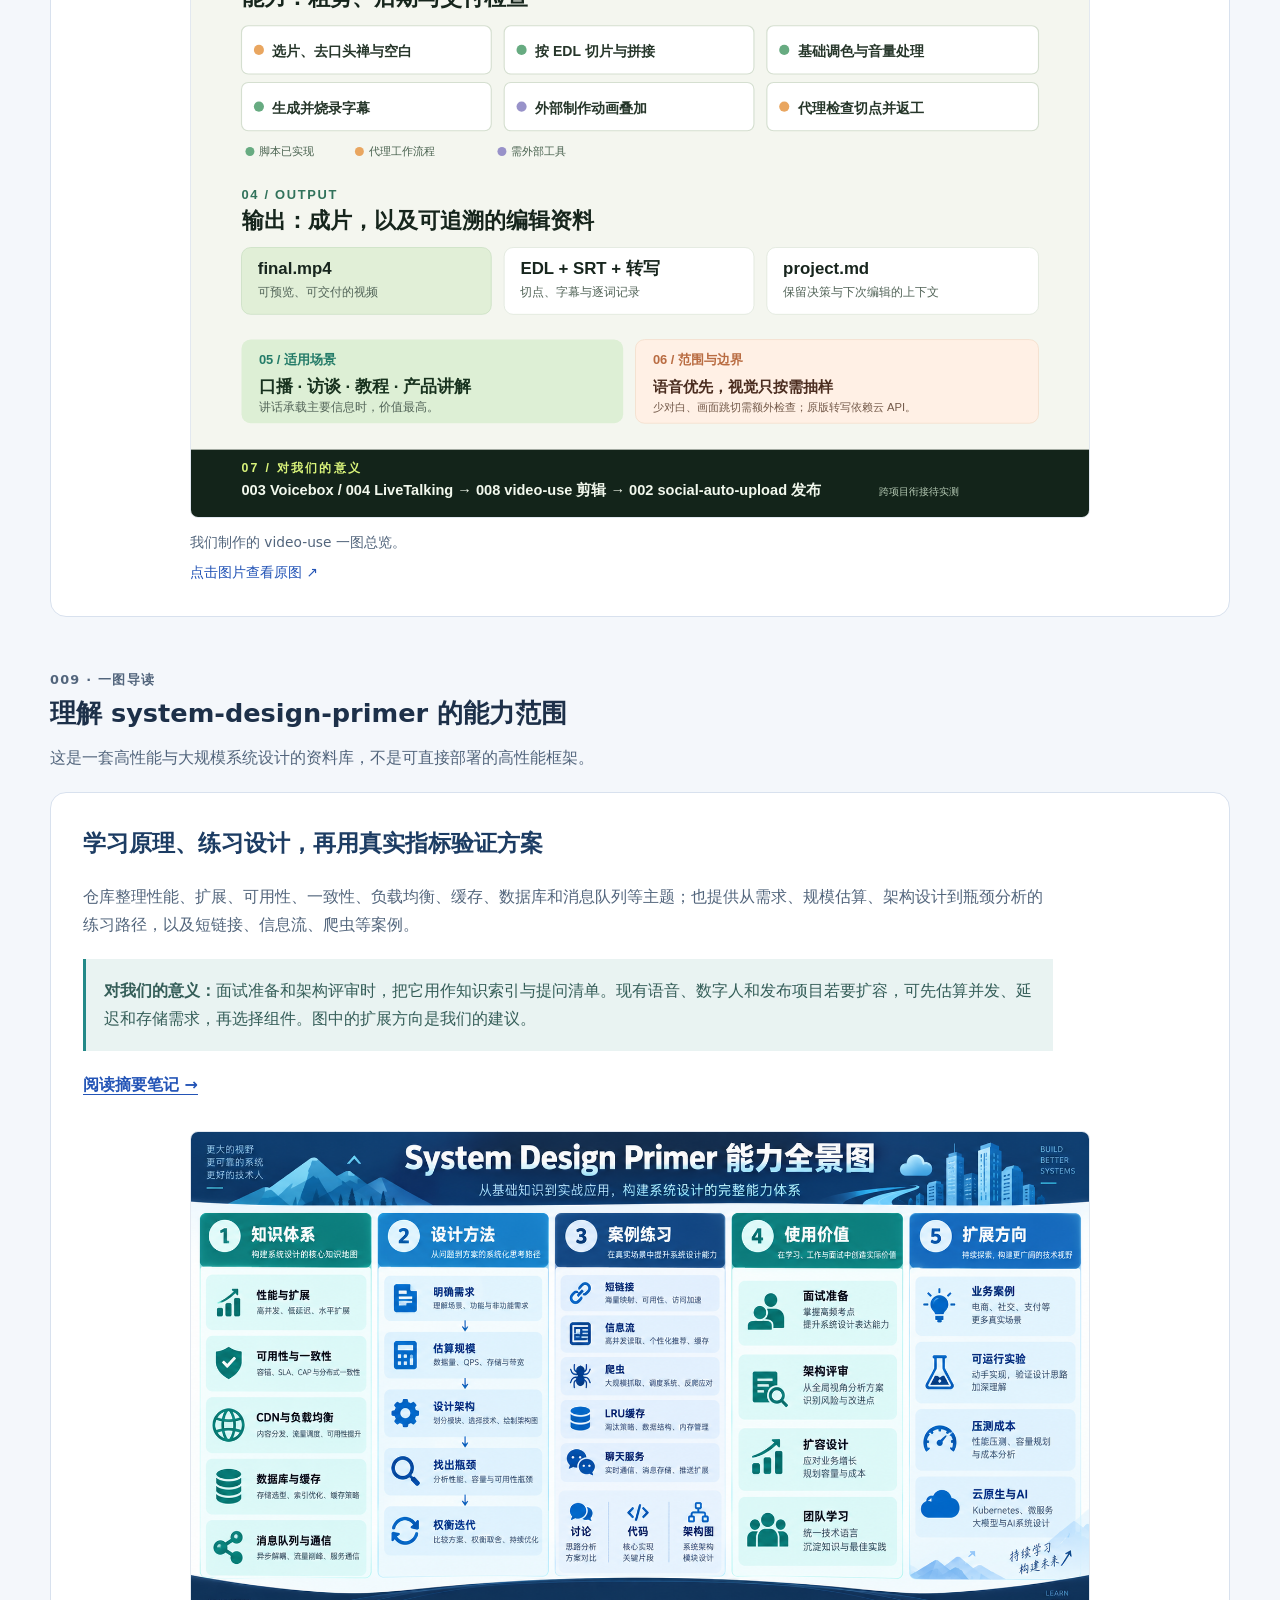
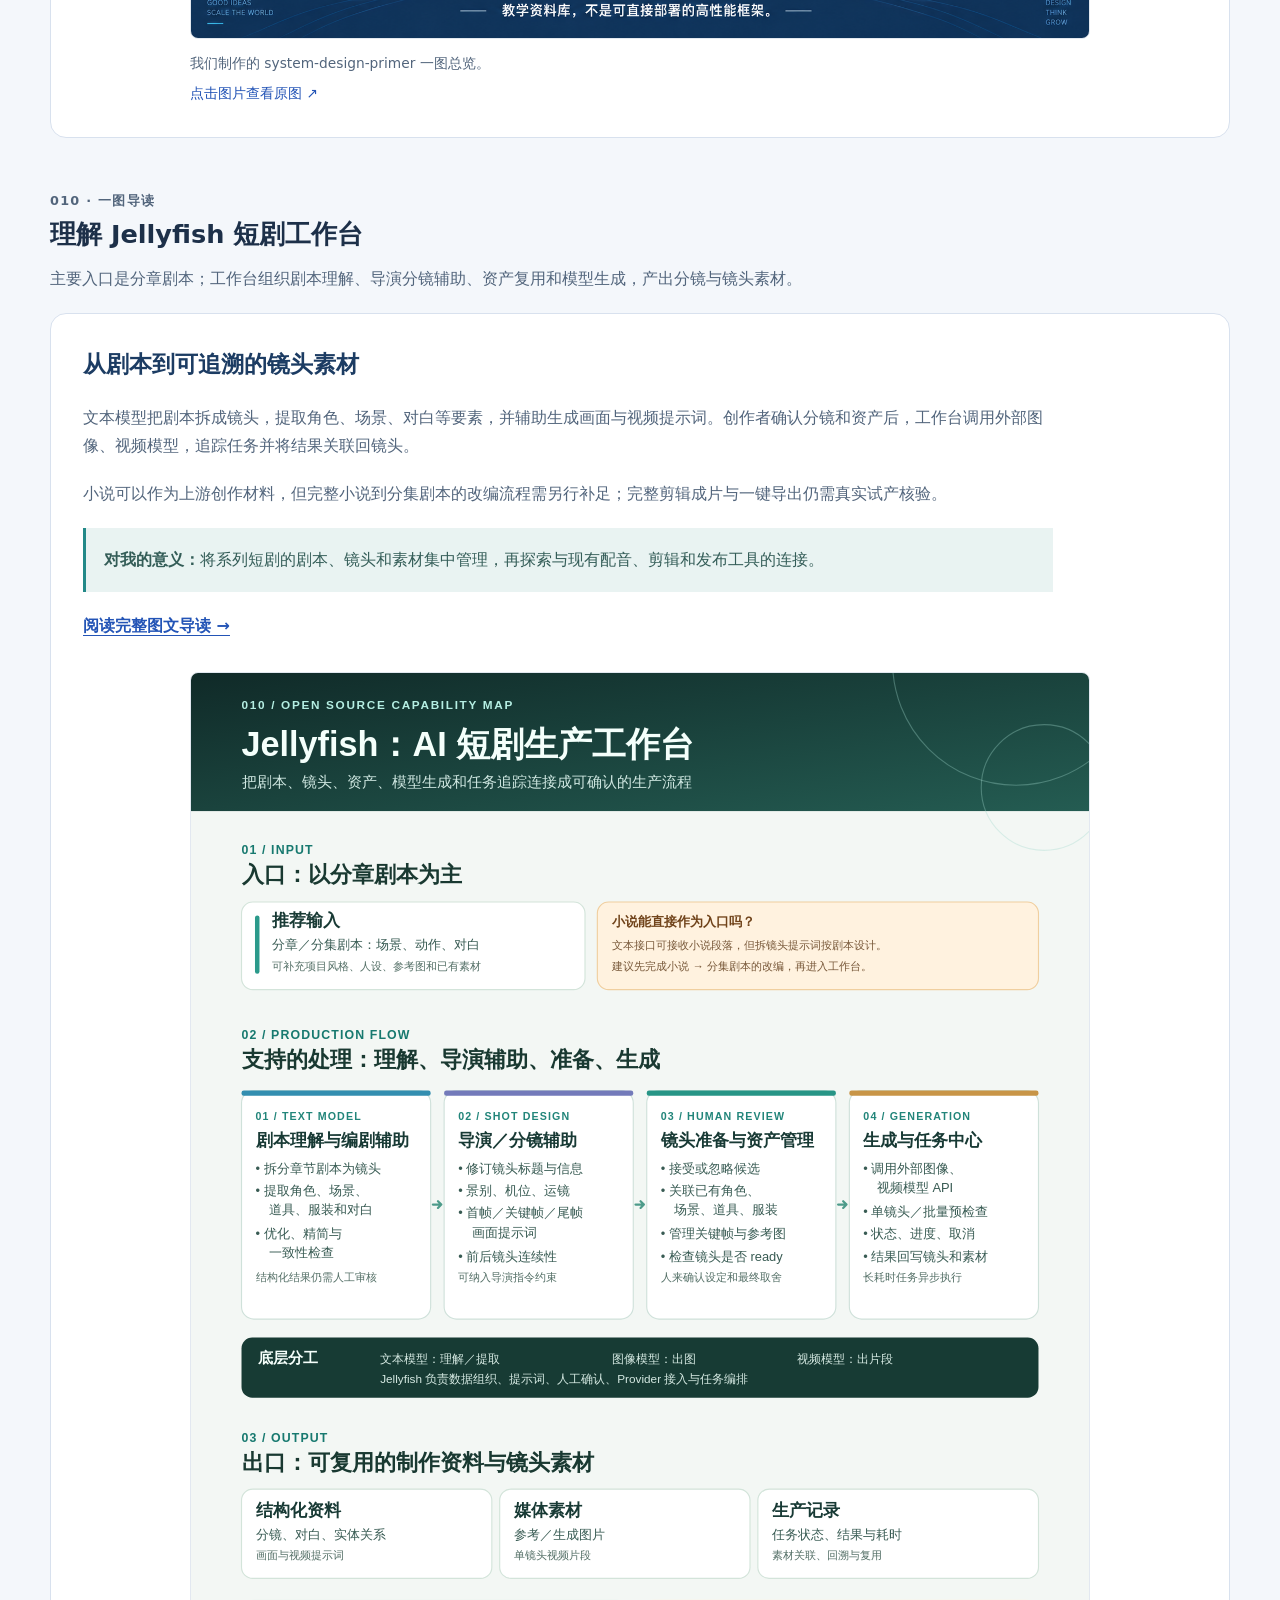
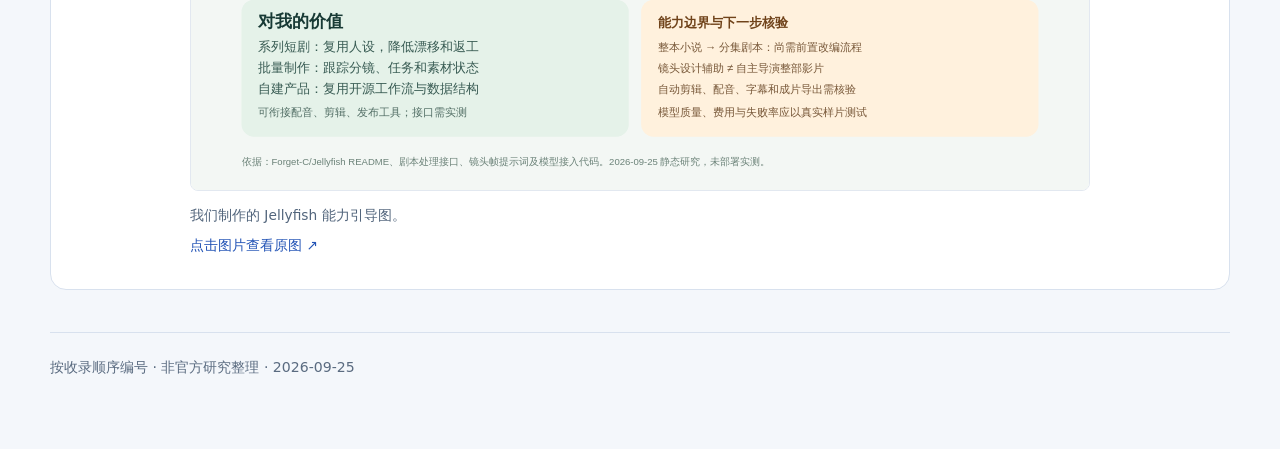
==== commit 9889dd2b: "docs: publish RD-Agent research guide Explain external LLM orchestration, experiment feedback, suppo" ====
--- a/docs/index.html
+++ b/docs/index.html
@@ -40,7 +40,7 @@
 <body><main>
  <header><p class="eyebrow">GITHUB PROJECT RESEARCH</p><h1>开源项目研究索引</h1>
  <p class="intro">从源库出发，整理它具备的能力、实现这些能力的方法，以及对自己学习和开发的意义。每个项目保留原仓库关联、研究摘要与图文说明。</p>
- <div class="header-links"><a href="https://github.com/yydshly/0925_codex_project">研究仓库与笔记 ↗</a><a href="#guide-images">阅读 001 图文导读 ↓</a><a href="#guide-social-auto-upload">查看 002 发布引导图 ↓</a><a href="projects/004-livetalking/index.html">查看 004 能力地图 →</a><a href="projects/005-whisperlivekit/index.html">查看 005 实时转写 →</a><a href="projects/006-fay/index.html">查看 006 Fay 能力图谱 →</a><a href="projects/007-calibre-web/index.html">查看 007 书库研究 →</a><a href="#guide-video-use">查看 008 图文导读 ↓</a><a href="#guide-system-design-primer">查看 009 资料库导读 ↓</a><a href="#guide-jellyfish">查看 010 短剧工作台 ↓</a></div></header>
+ <div class="header-links"><a href="https://github.com/yydshly/0925_codex_project">研究仓库与笔记 ↗</a><a href="#guide-images">阅读 001 图文导读 ↓</a><a href="#guide-social-auto-upload">查看 002 发布引导图 ↓</a><a href="projects/004-livetalking/index.html">查看 004 能力地图 →</a><a href="projects/005-whisperlivekit/index.html">查看 005 实时转写 →</a><a href="projects/006-fay/index.html">查看 006 Fay 能力图谱 →</a><a href="projects/007-calibre-web/index.html">查看 007 书库研究 →</a><a href="#guide-video-use">查看 008 图文导读 ↓</a><a href="#guide-system-design-primer">查看 009 资料库导读 ↓</a><a href="#guide-jellyfish">查看 010 短剧工作台 ↓</a><a href="projects/011-rd-agent/index.html">查看 011 RD-Agent →</a></div></header>
  <section aria-labelledby="index-title"><div class="section-heading"><h2 id="index-title">项目索引</h2><p>项目名称使用源库原名；点击库名访问原仓库，点击图文研究查看我们的整理。</p></div>
  <div class="table-wrap" role="region" aria-label="项目索引表，可横向滚动" tabindex="0"><table>
  <thead><tr><th scope="col">编号</th><th scope="col">源库</th><th scope="col">研究摘要</th><th scope="col">研究成果</th></tr></thead>
@@ -69,7 +69,9 @@
 <td class="result-links"><a class="result-image" href="projects/009-system-design-primer/assets/overview.png" aria-label="打开 system-design-primer 能力引导图"><img src="projects/009-system-design-primer/assets/overview.png" width="180" height="101" alt="System Design Primer 知识体系、设计方法、案例练习、使用价值与扩展方向" loading="lazy"></a><a href="#guide-system-design-primer">下方查看引导图 ↓</a><a href="https://github.com/yydshly/0925_codex_project/blob/main/projects/009-system-design-primer/README.md">摘要笔记 ↗</a></td></tr>
 <tr><th scope="row" class="project-id">010</th><td class="source-cell"><a class="source-name" href="https://github.com/Forget-C/Jellyfish" target="_blank" rel="noopener noreferrer">Jellyfish</a><span class="source-owner">Forget-C · AI 短剧生产工作台</span></td>
 <td class="summary-cell"><dl><div><dt>入口</dt><dd>以分章剧本为主，可补充风格、设定和参考图；小说需先改编。</dd></div><div><dt>能力</dt><dd>剧本拆镜头、要素提取、导演分镜提示、资产确认与复用、图像和视频生成任务管理。</dd></div><div><dt>出口</dt><dd>分镜、实体关系、对白与提示词，图片和单镜头视频，以及可追踪任务。</dd></div><div><dt>对我的意义</dt><dd>补上系列短剧从剧本到镜头素材的生产环节；完整成片能力待实测。</dd></div></dl></td>
-<td class="result-links"><a class="result-image" href="projects/010-jellyfish/assets/overview.svg" aria-label="打开 Jellyfish 能力引导图"><img src="projects/010-jellyfish/assets/overview.svg" width="180" height="224" alt="Jellyfish 的输入、处理、输出、模型分工和使用价值" loading="lazy"></a><a href="#guide-jellyfish">下方查看引导图 ↓</a><a href="projects/010-jellyfish/index.html">查看完整导读 →</a><a href="https://github.com/yydshly/0925_codex_project/blob/main/projects/010-jellyfish/README.md">研究笔记 ↗</a></td></tr></tbody>
+<td class="result-links"><a class="result-image" href="projects/010-jellyfish/assets/overview.svg" aria-label="打开 Jellyfish 能力引导图"><img src="projects/010-jellyfish/assets/overview.svg" width="180" height="224" alt="Jellyfish 的输入、处理、输出、模型分工和使用价值" loading="lazy"></a><a href="#guide-jellyfish">下方查看引导图 ↓</a><a href="projects/010-jellyfish/index.html">查看完整导读 →</a><a href="https://github.com/yydshly/0925_codex_project/blob/main/projects/010-jellyfish/README.md">研究笔记 ↗</a></td></tr><tr><th scope="row" class="project-id">011</th><td class="source-cell"><a class="source-name" href="https://github.com/microsoft/RD-Agent" target="_blank" rel="noopener noreferrer">RD-Agent</a><span class="source-owner">Microsoft Research · 自动化数据研发</span></td>
+<td class="summary-cell"><dl><div><dt>能力</dt><dd>把论文或研报推进到初版代码；在量化、数据科学和微调任务中提出方案、运行实验并比较结果。</dd></div><div><dt>底层原理</dt><dd>外部大模型多次理解、假设和写代码；RD-Agent 调度真实执行、指标评价与历史反馈进入下一轮。</dd></div><div><dt>对我的意义</dt><dd>先用于理解论文方法；等语音或 3D 任务有固定数据、基线、评价指标和预算，再回顾小规模试用。</dd></div></dl></td>
+<td class="result-links"><a href="projects/011-rd-agent/index.html">查看交互展示 →</a><a href="projects/011-rd-agent/rd-agent-guide.svg">完整引导图 ↗</a><a href="https://github.com/yydshly/0925_codex_project/blob/main/projects/011-rd-agent/README.md">研究笔记 ↗</a></td></tr></tbody>
  </table></div></section>
  <section id="guide-images" aria-labelledby="guides-title"><div class="section-heading"><p class="eyebrow">001 · 图文导读</p><h2 id="guides-title">理解 Retrieval-based-Voice-Conversion-WebUI</h2><p>先了解它能做什么，再理解如何实现，最后判断运行条件与自己的使用价值。三张引导图分别搭配对应说明，按顺序阅读。</p></div>
  <div class="guide-stories"><article class="guide-story" id="guide-capability" aria-labelledby="title-capability">
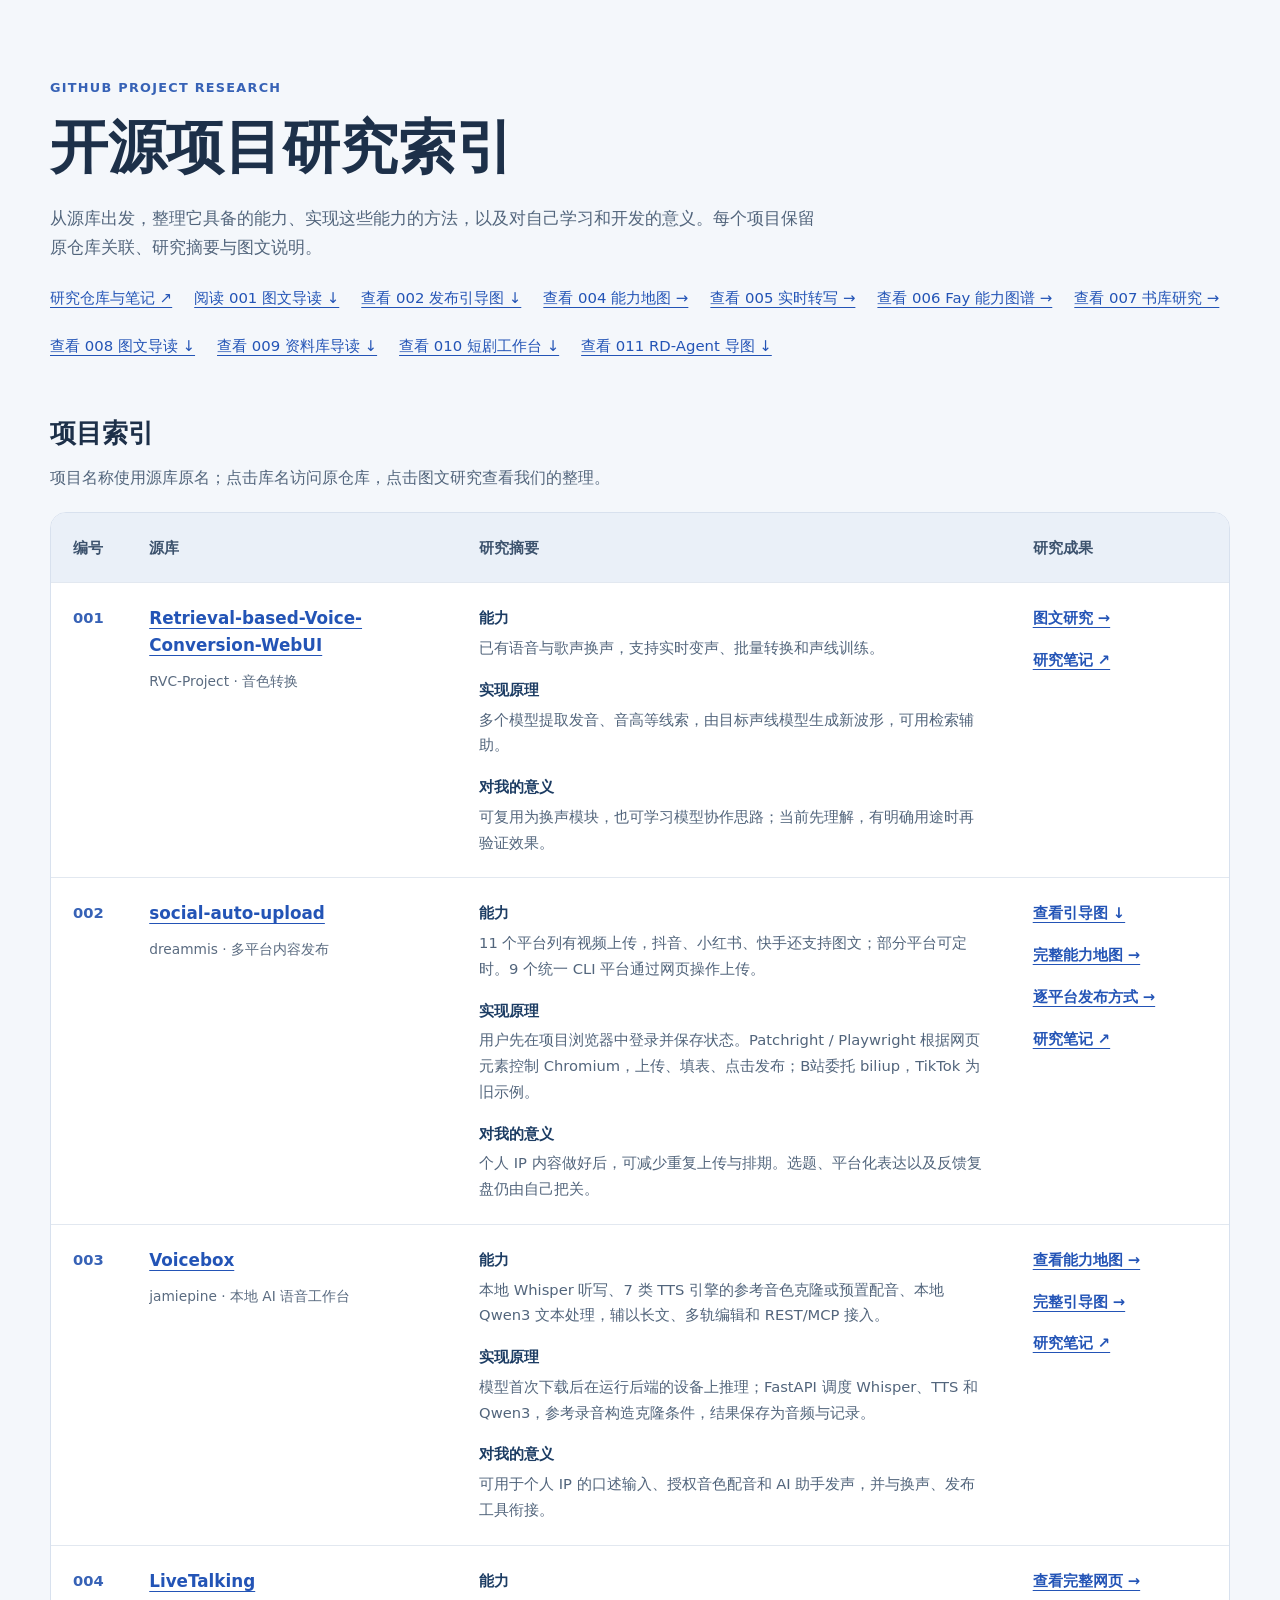
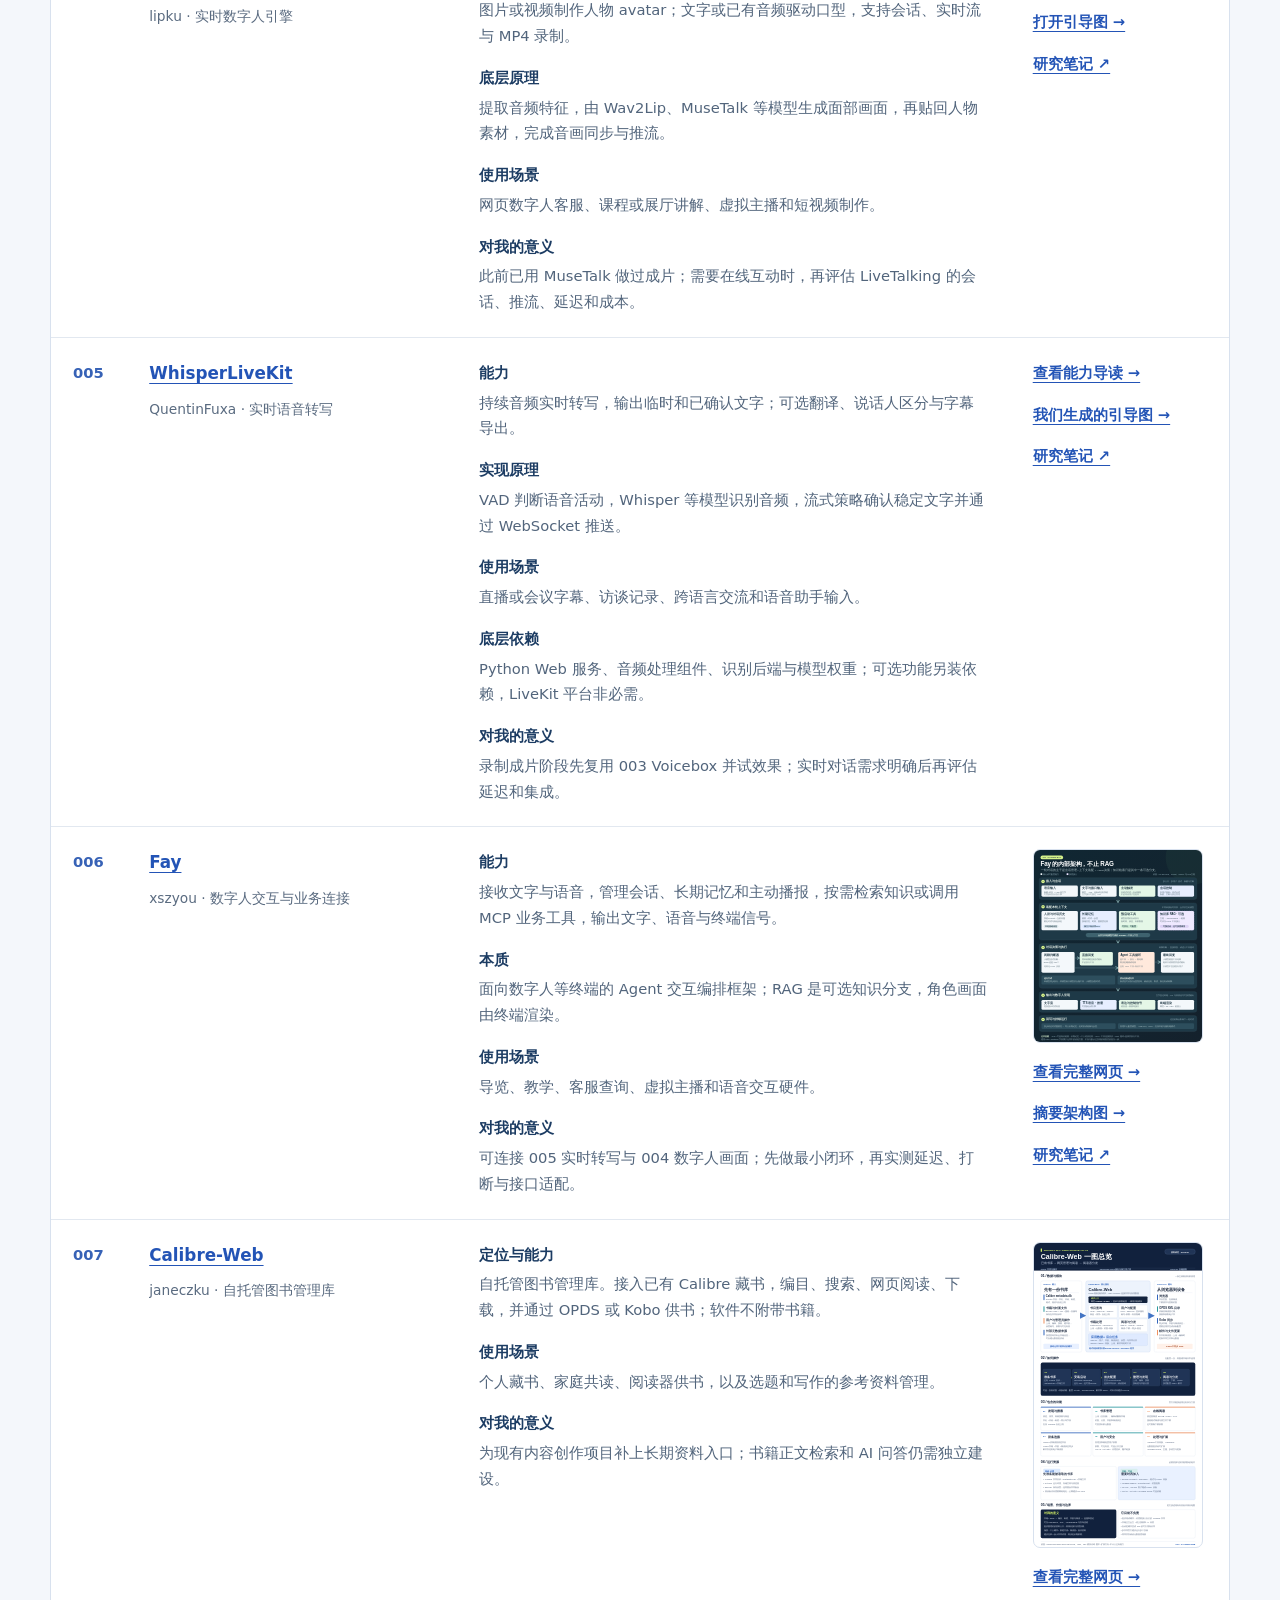
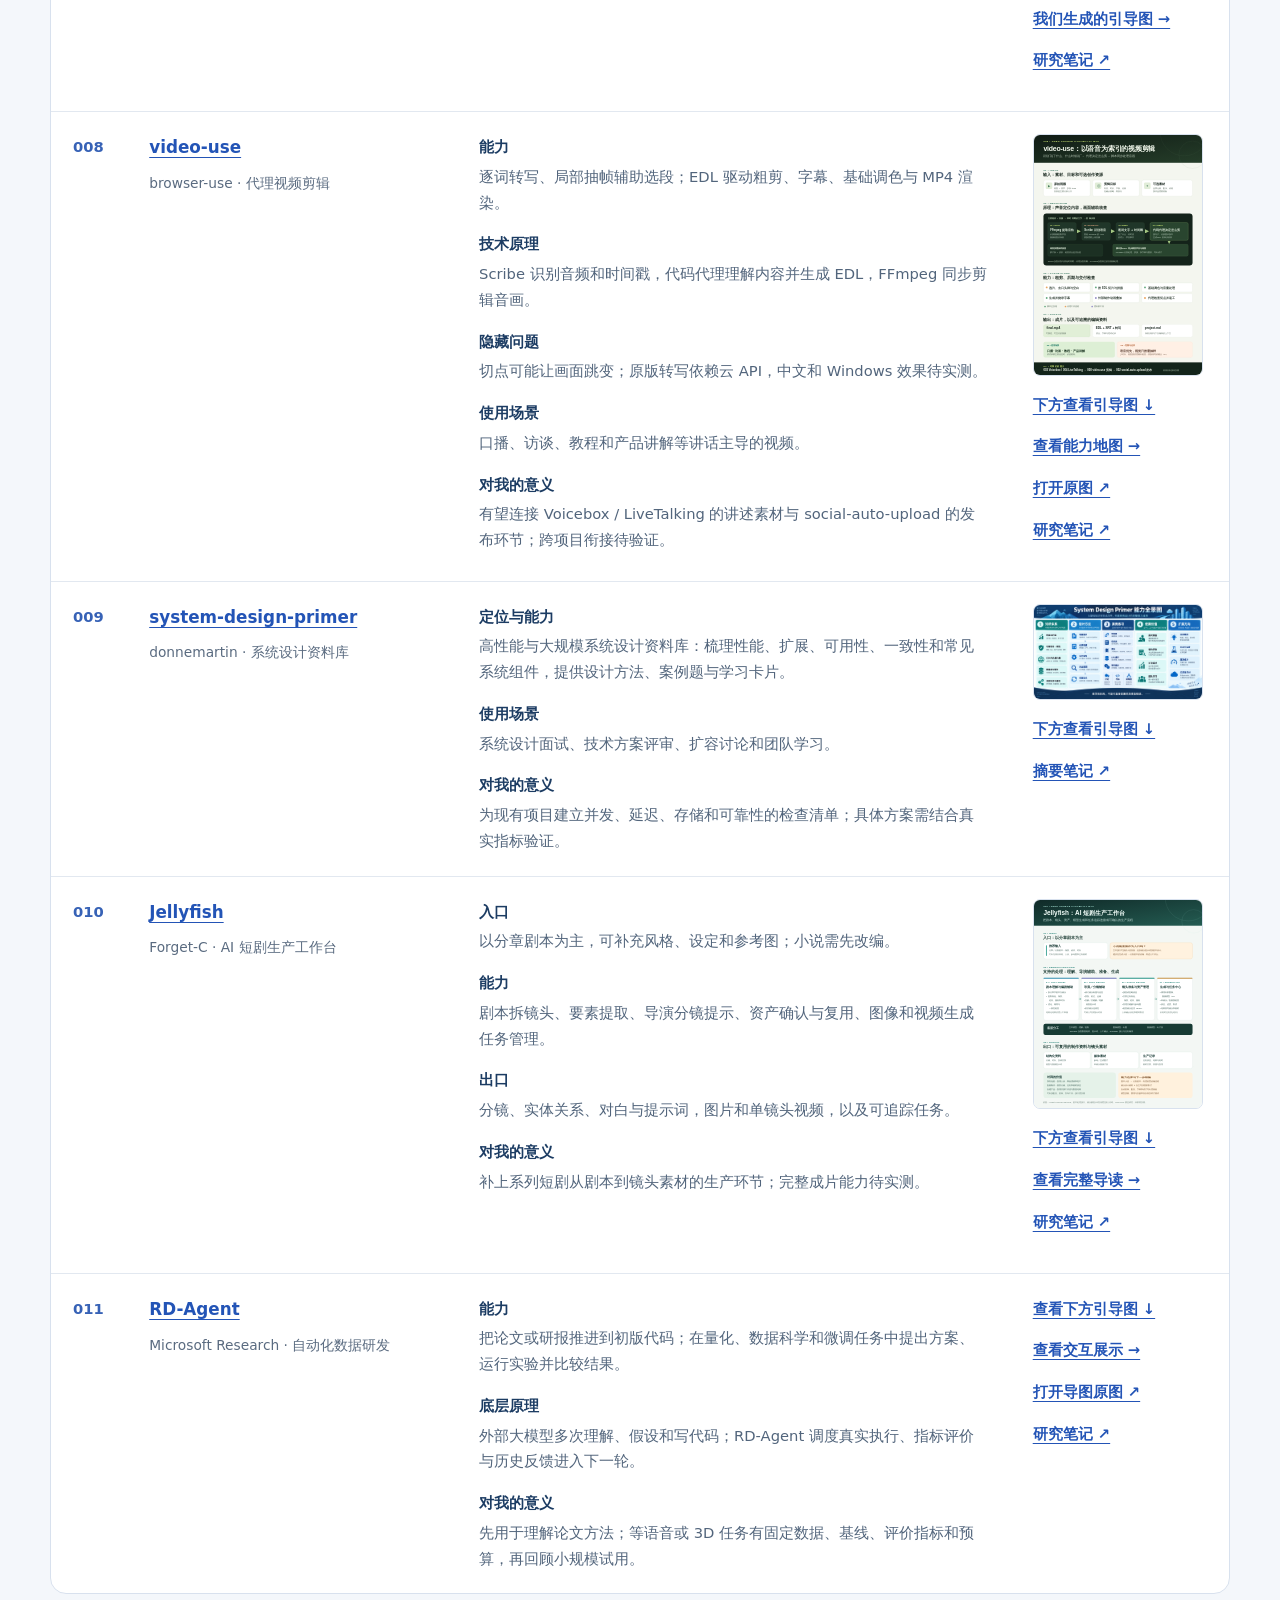
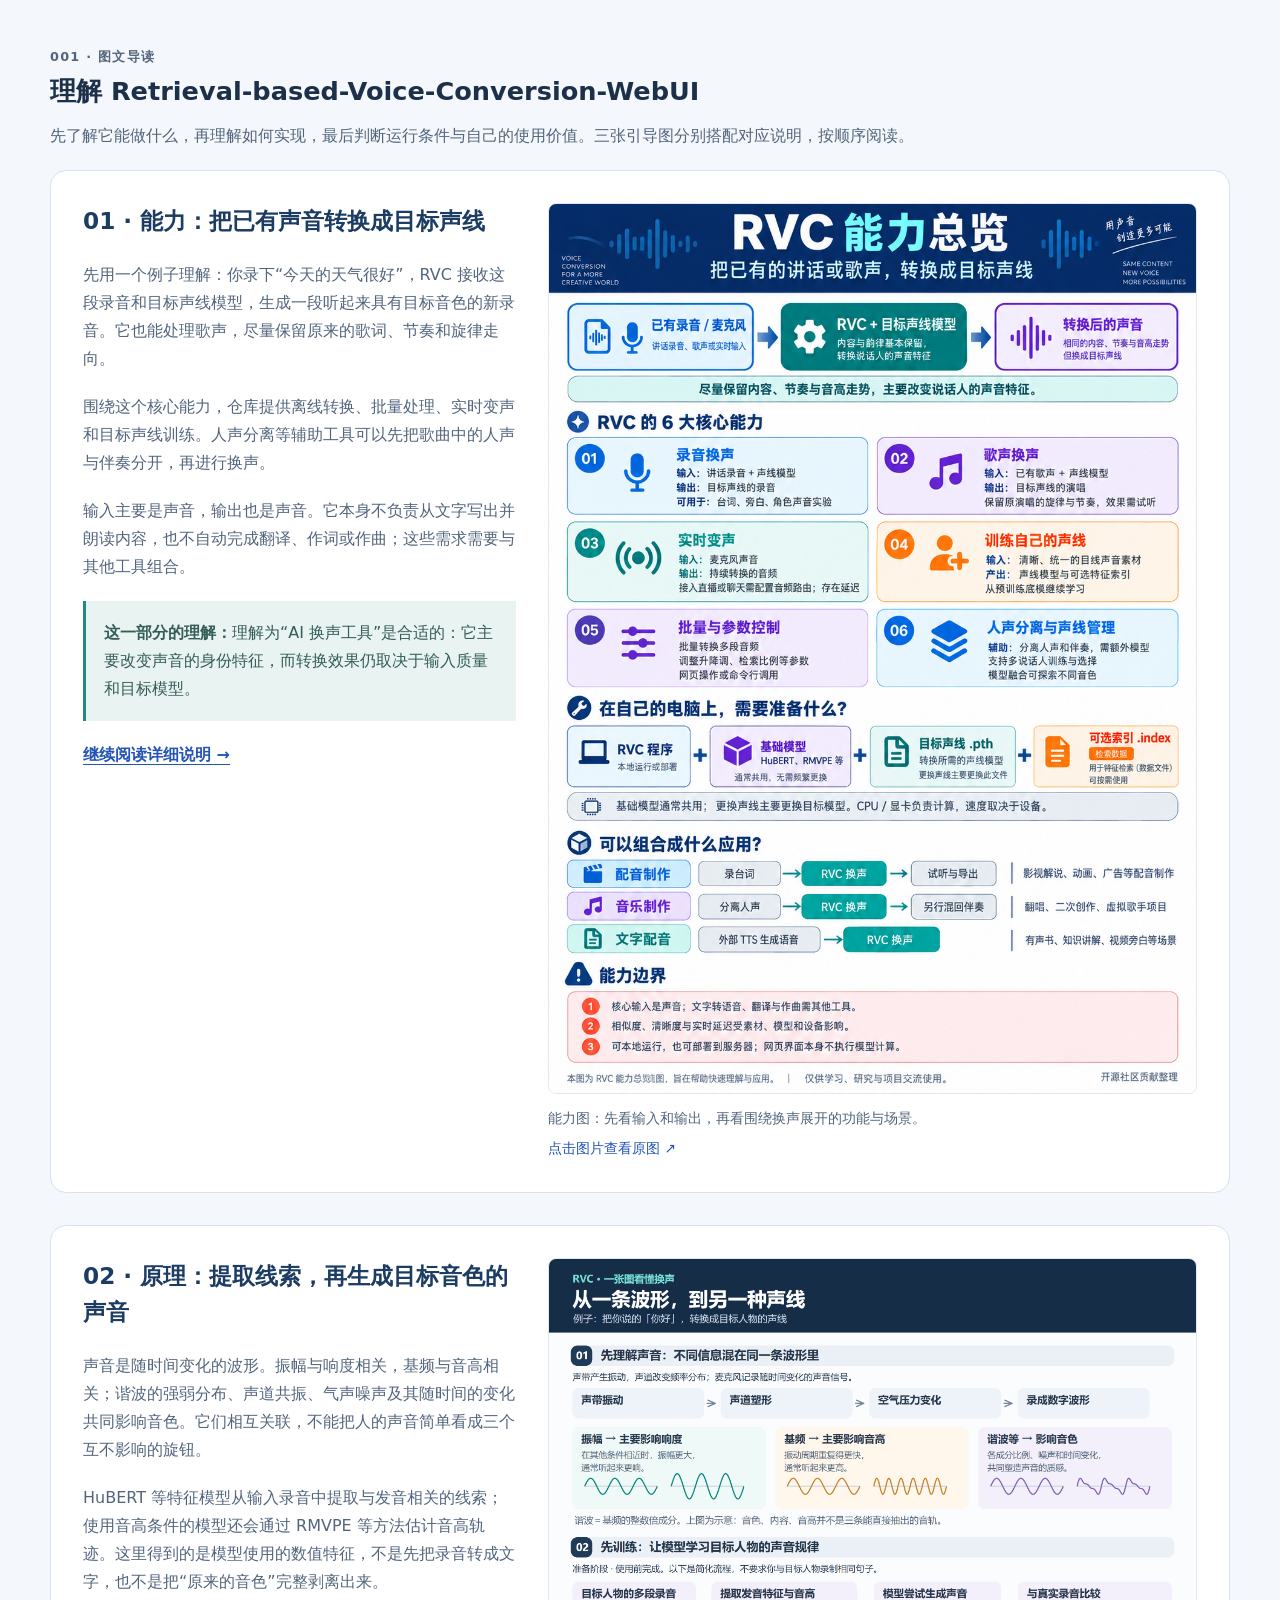
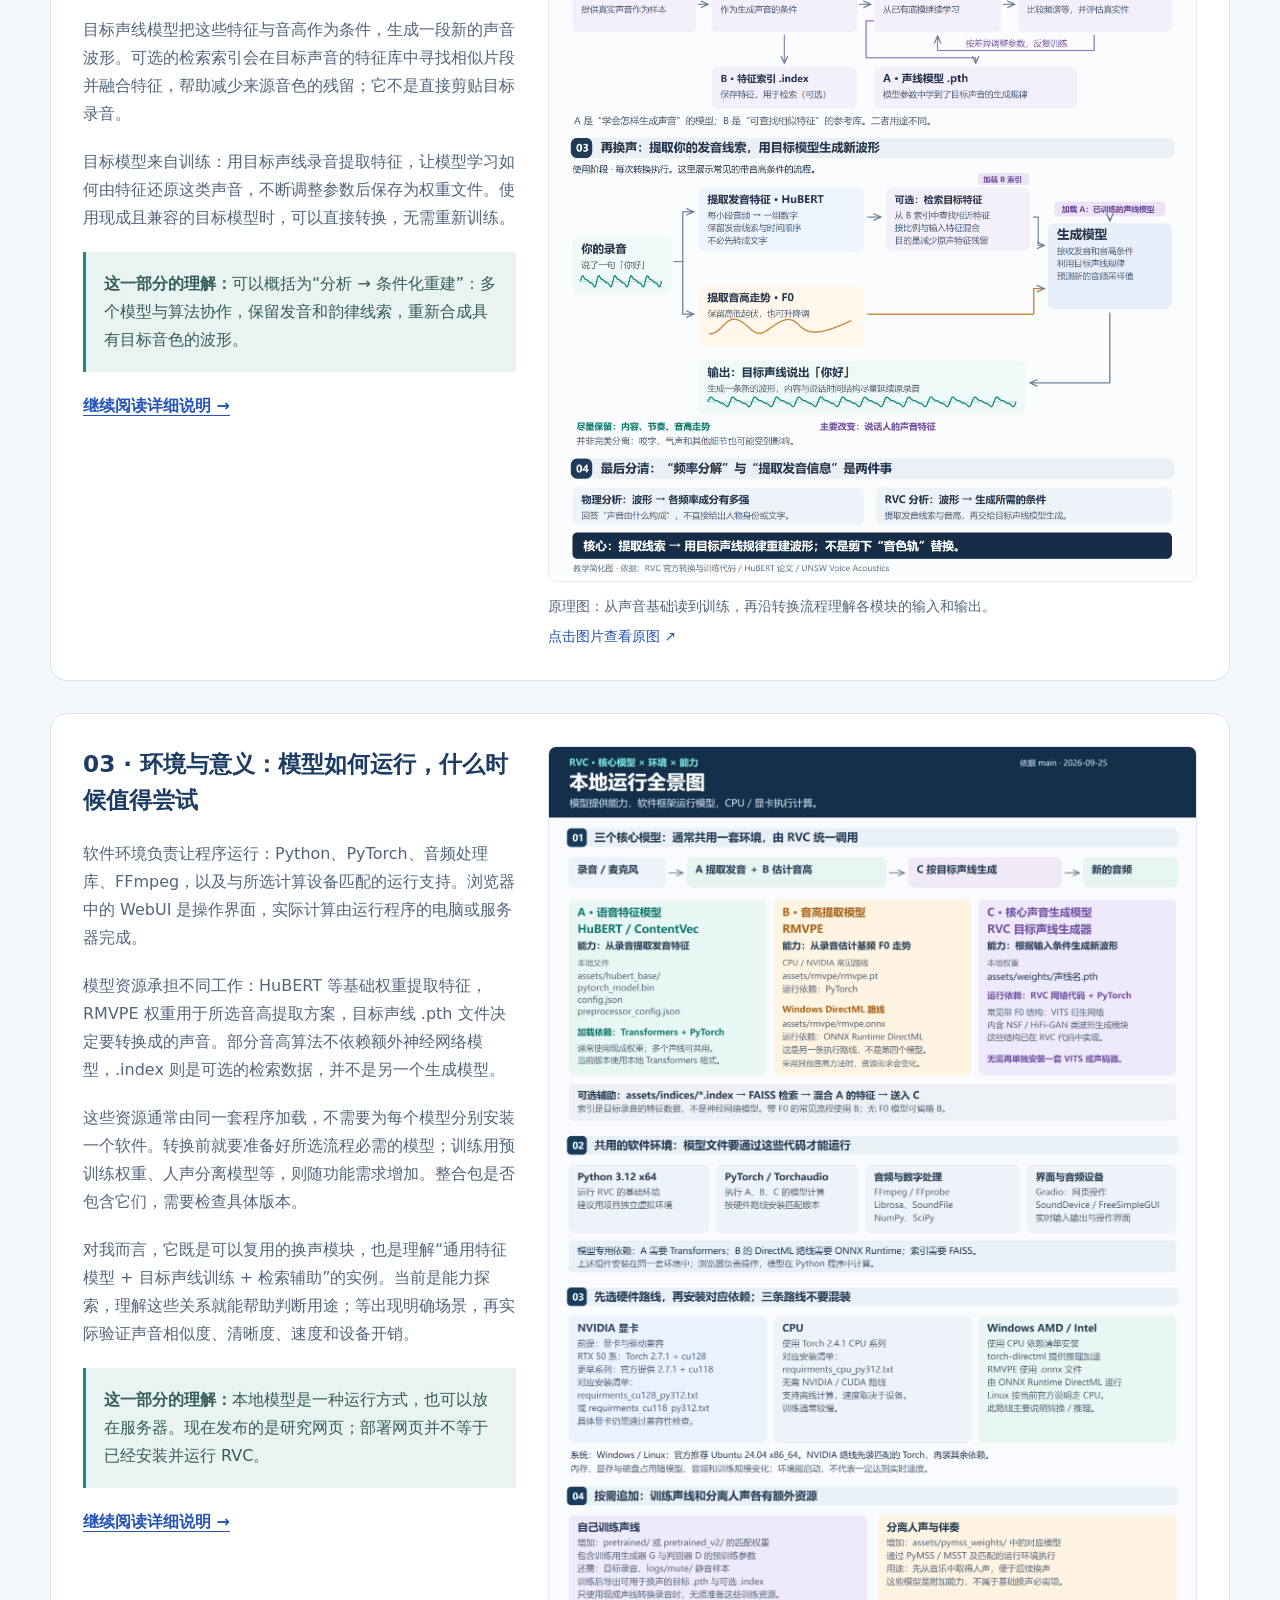
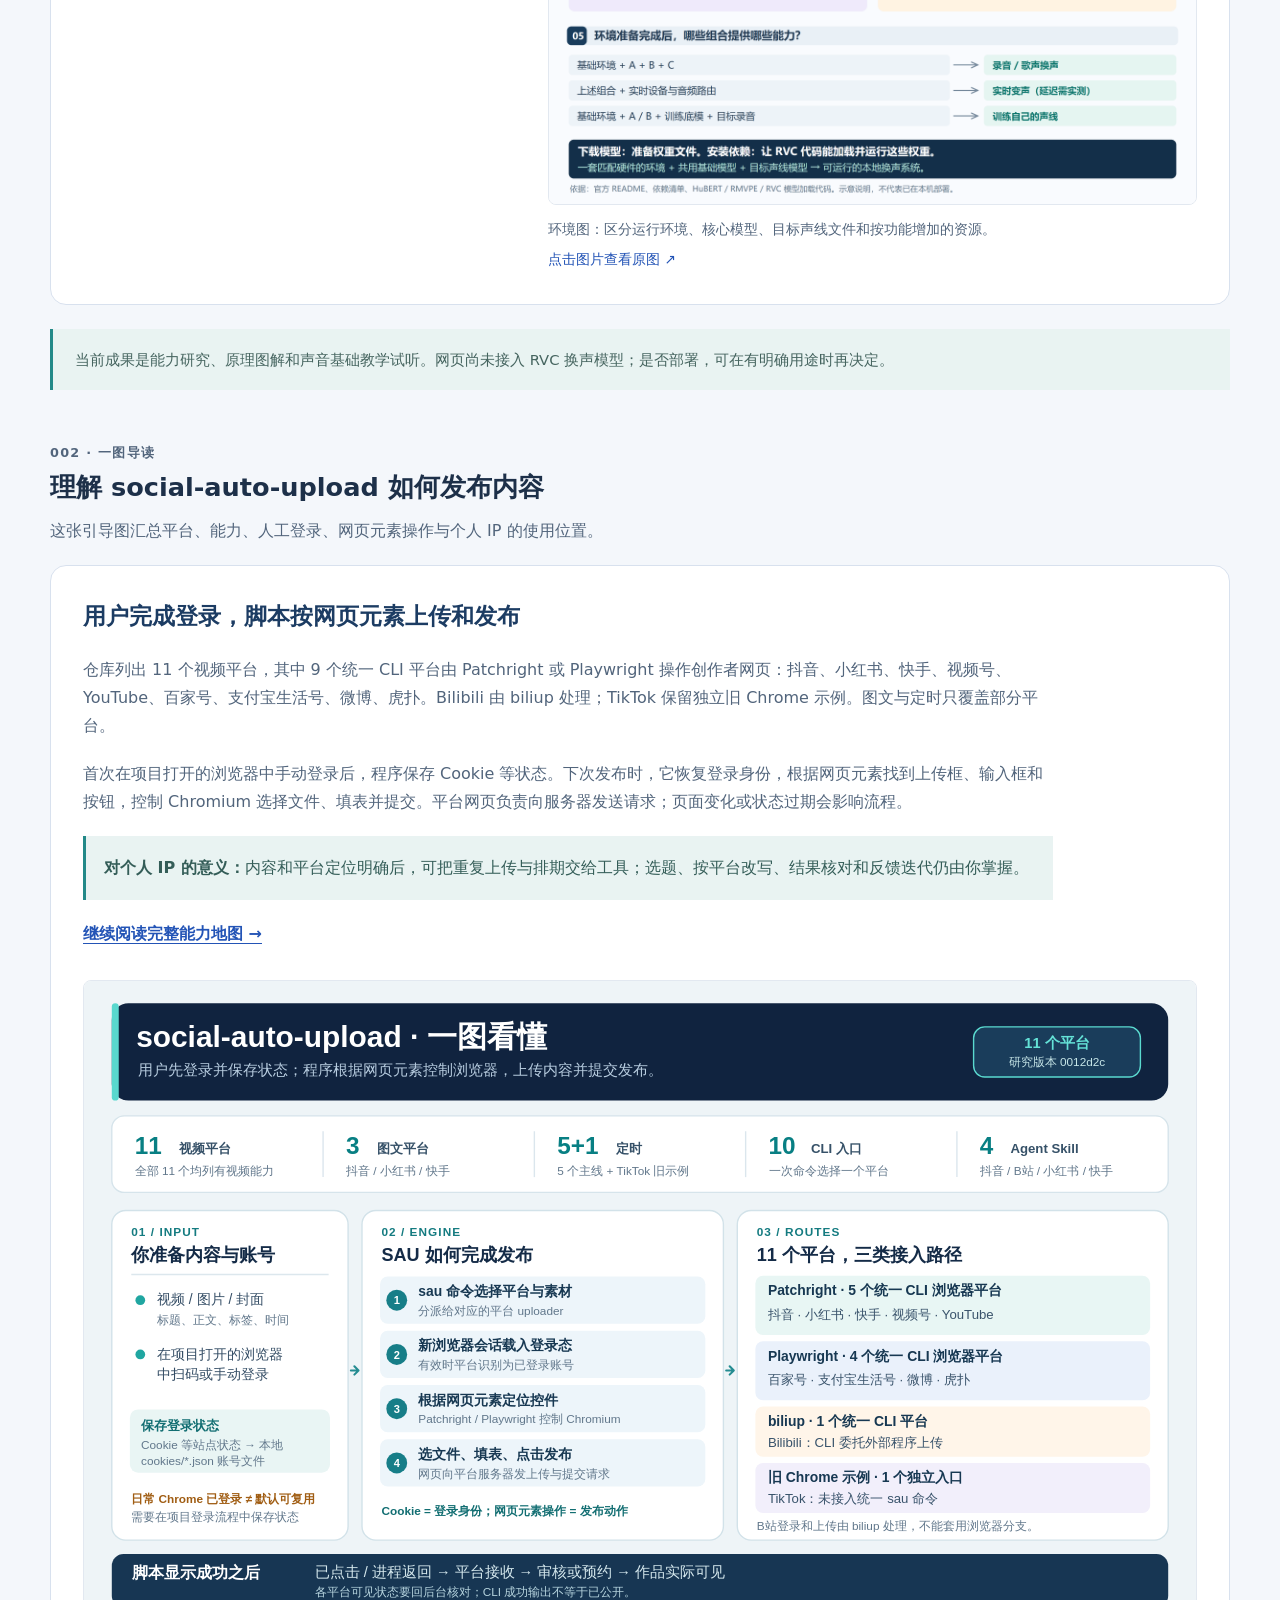
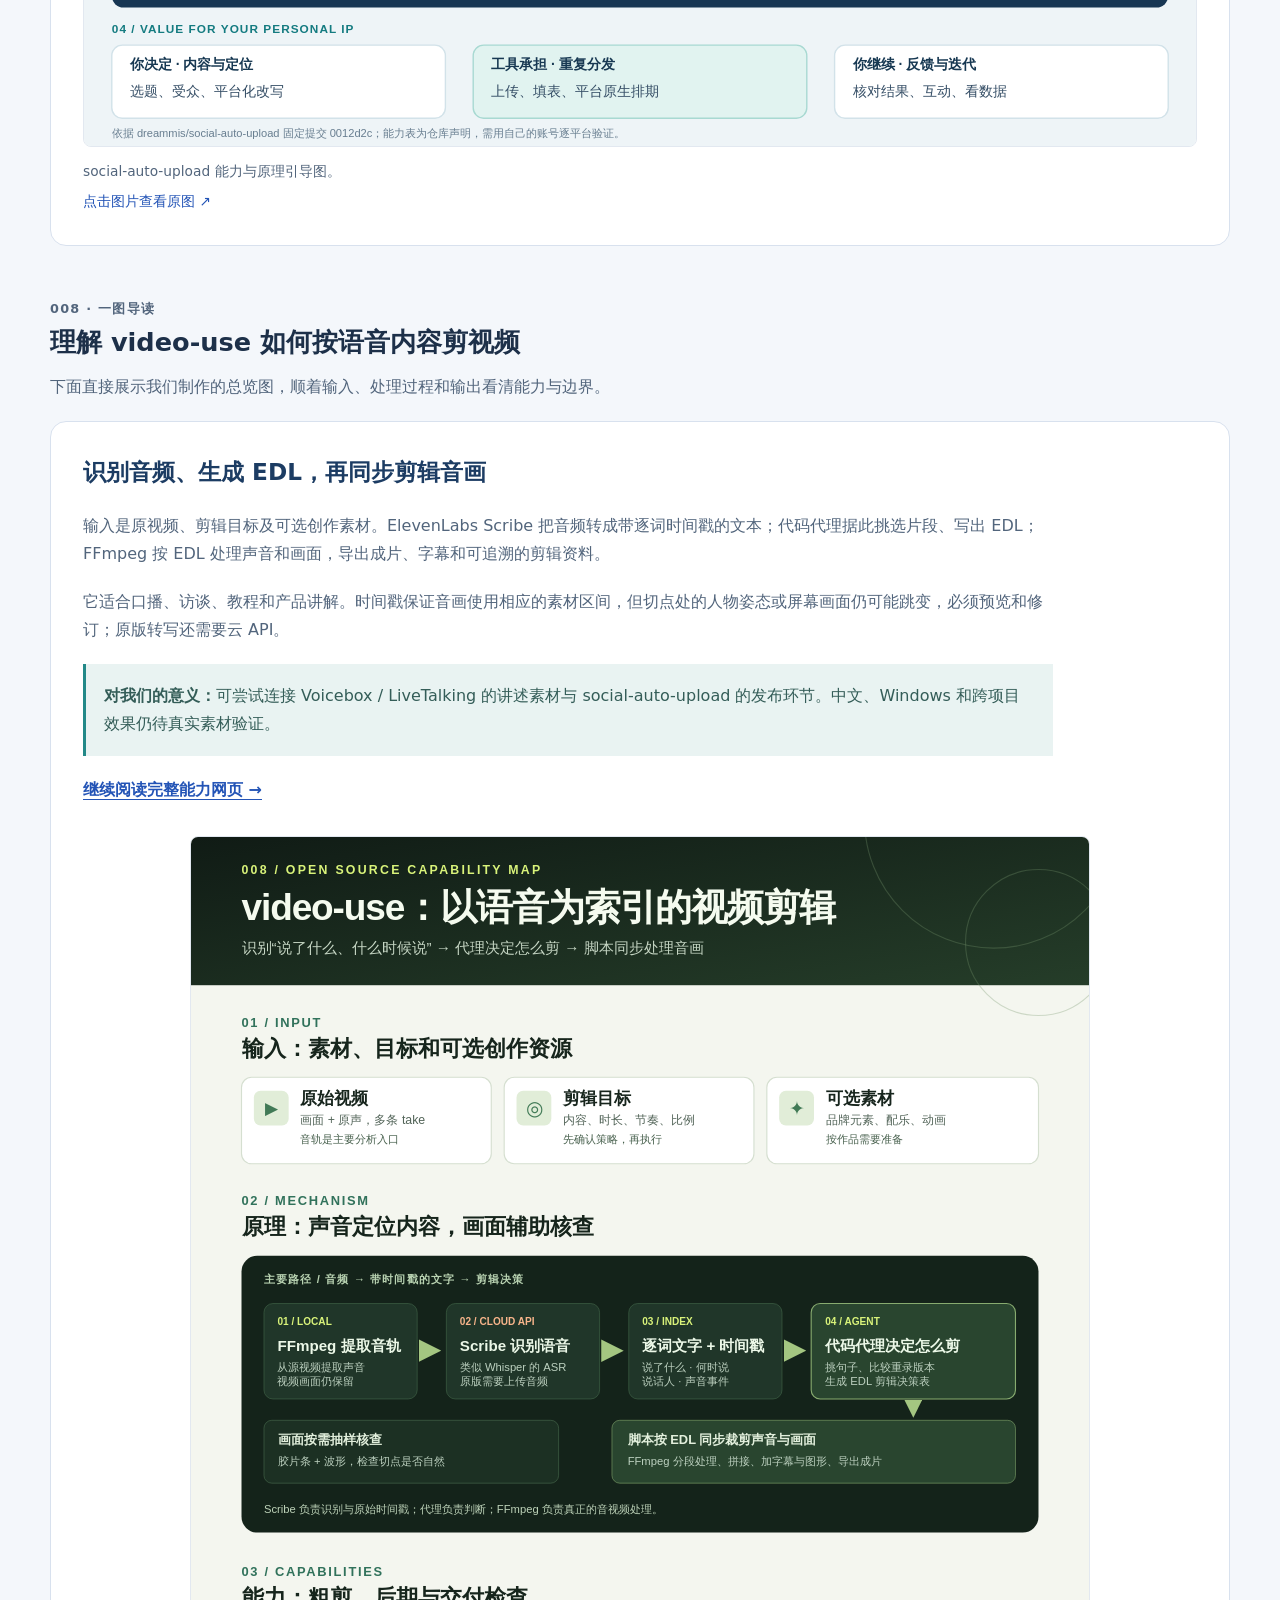
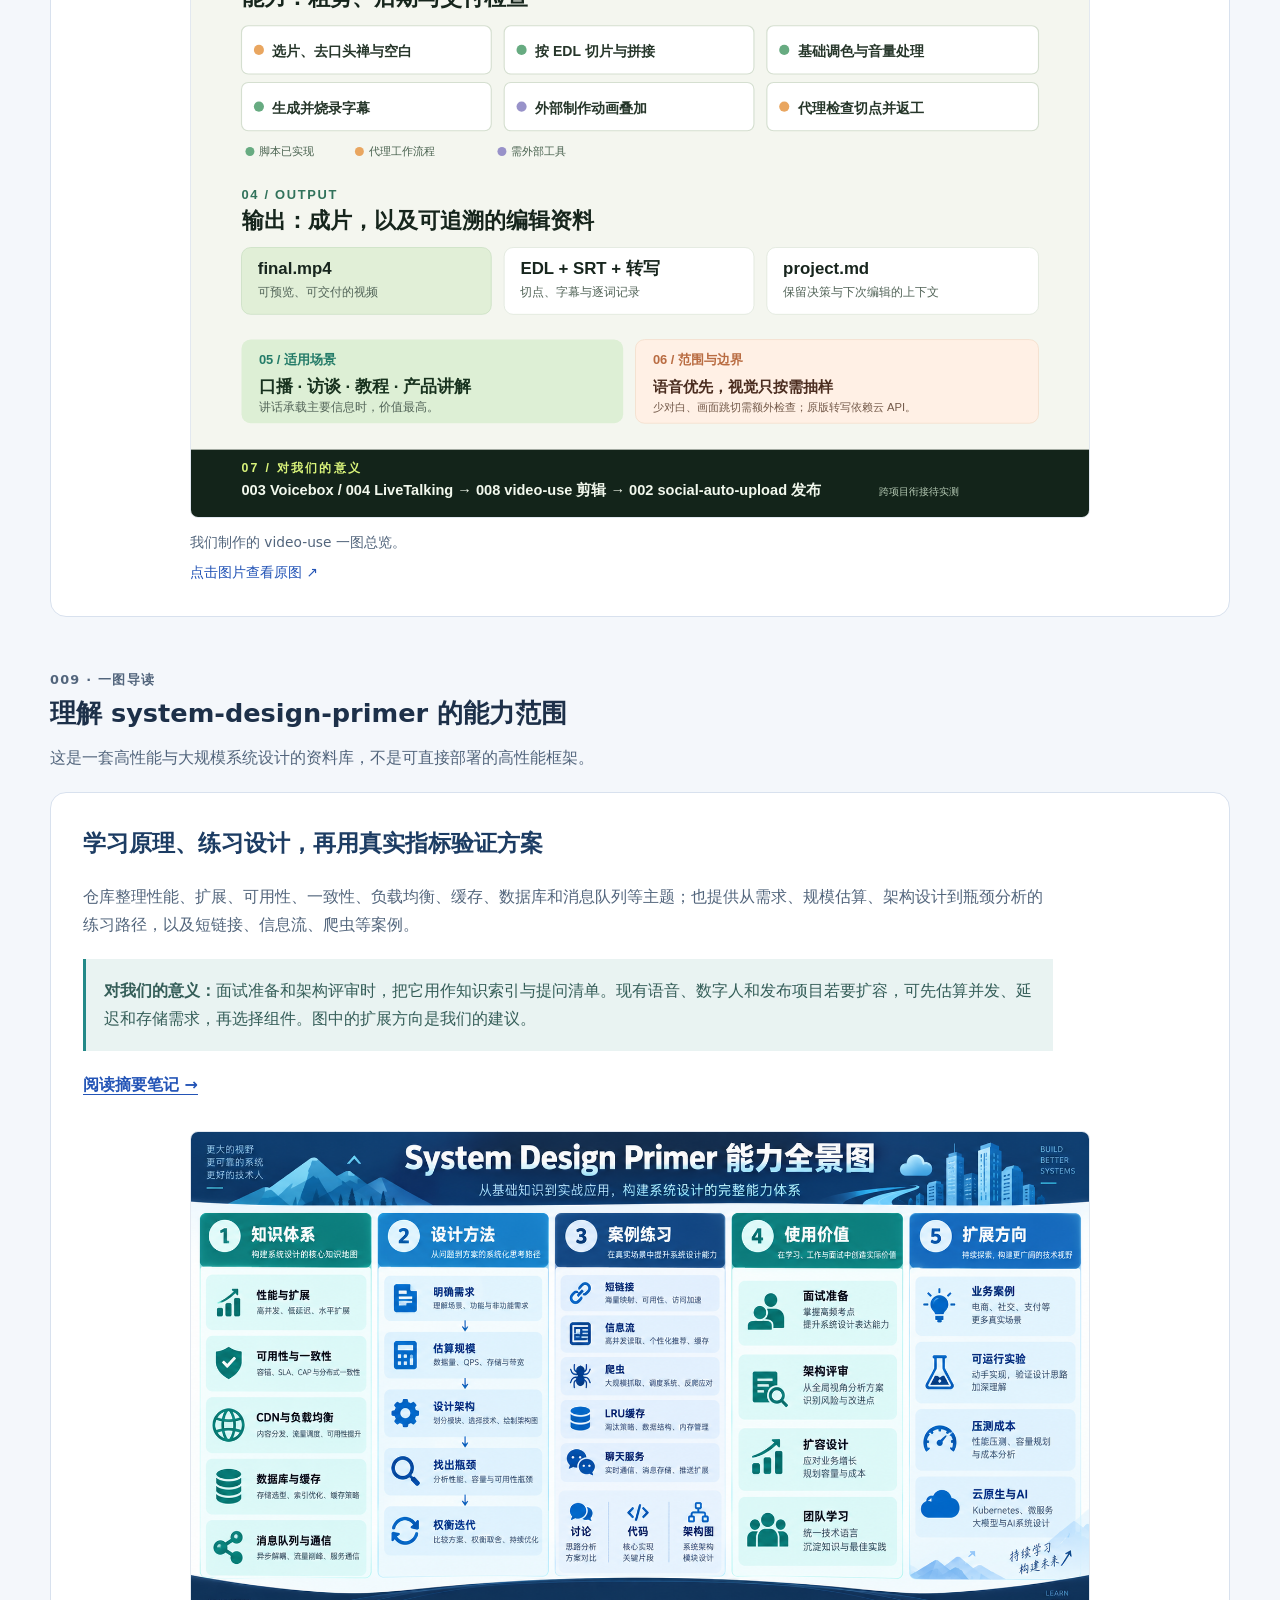
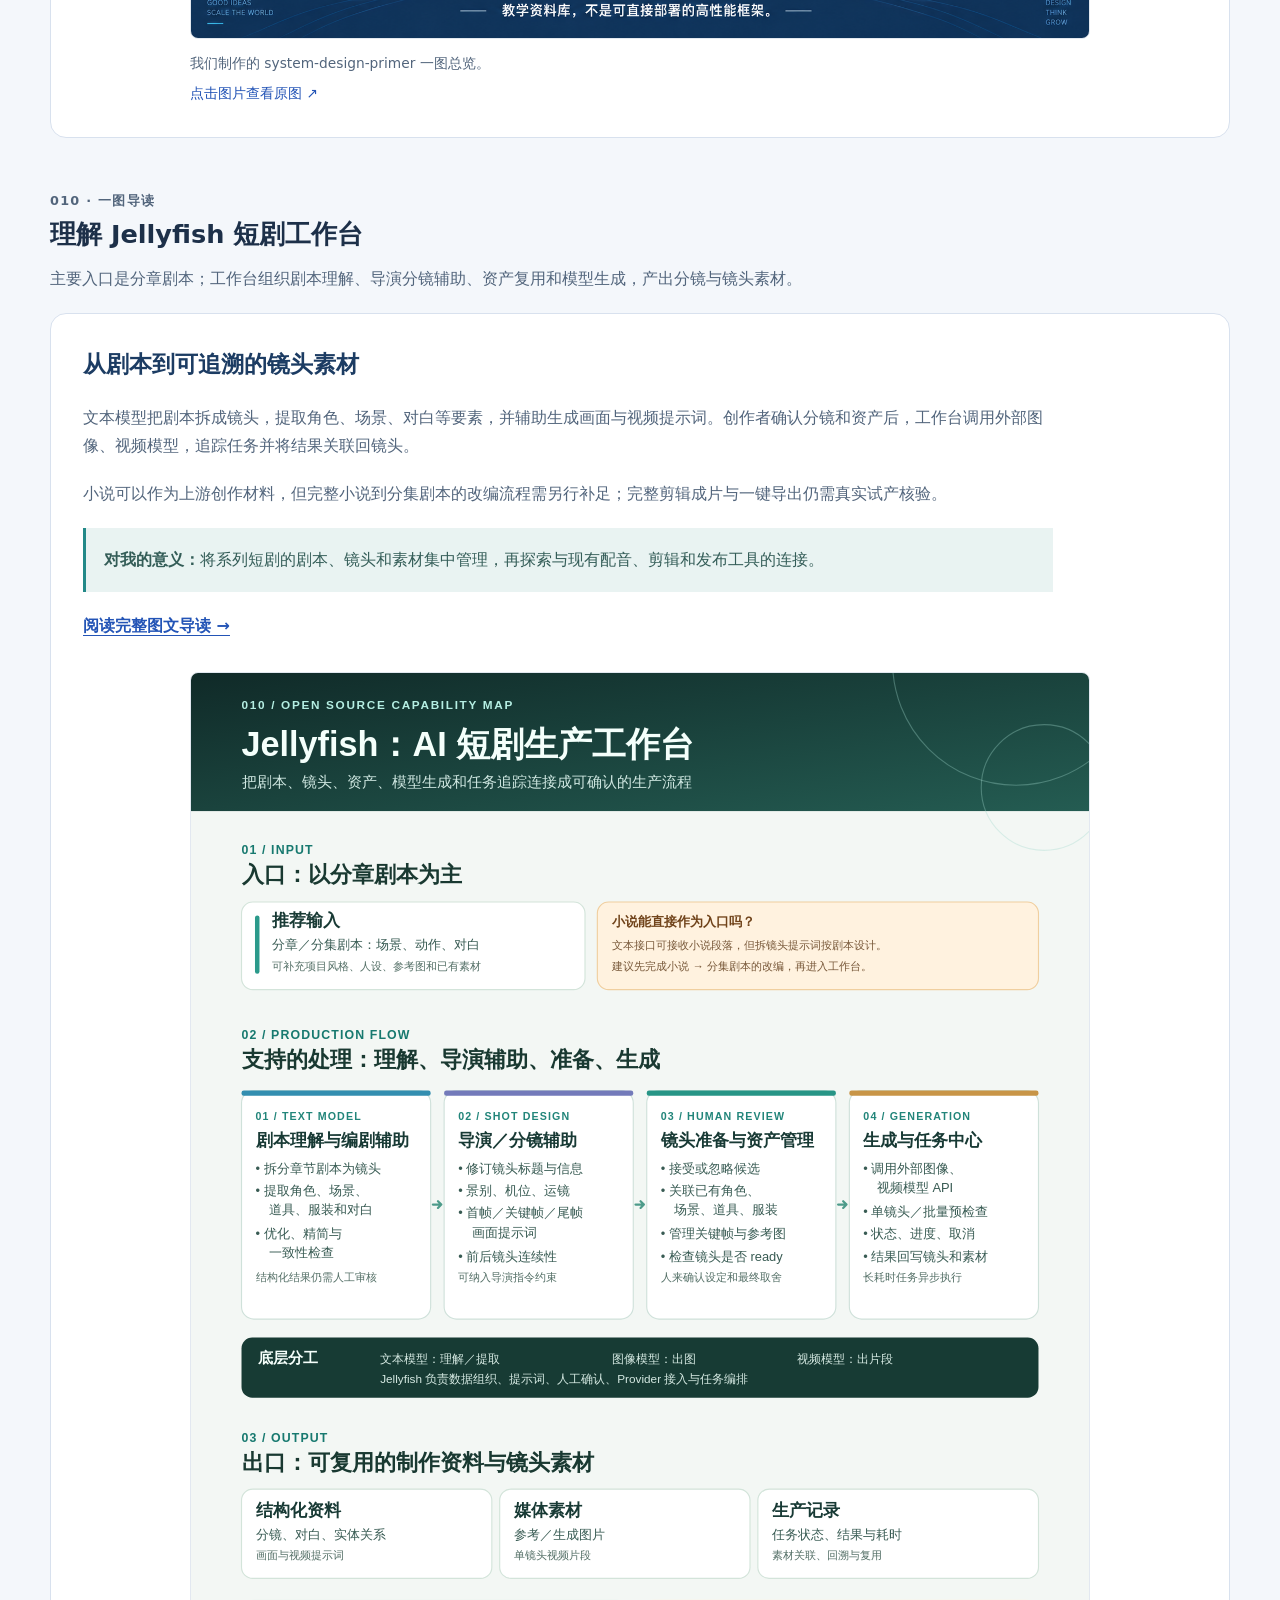
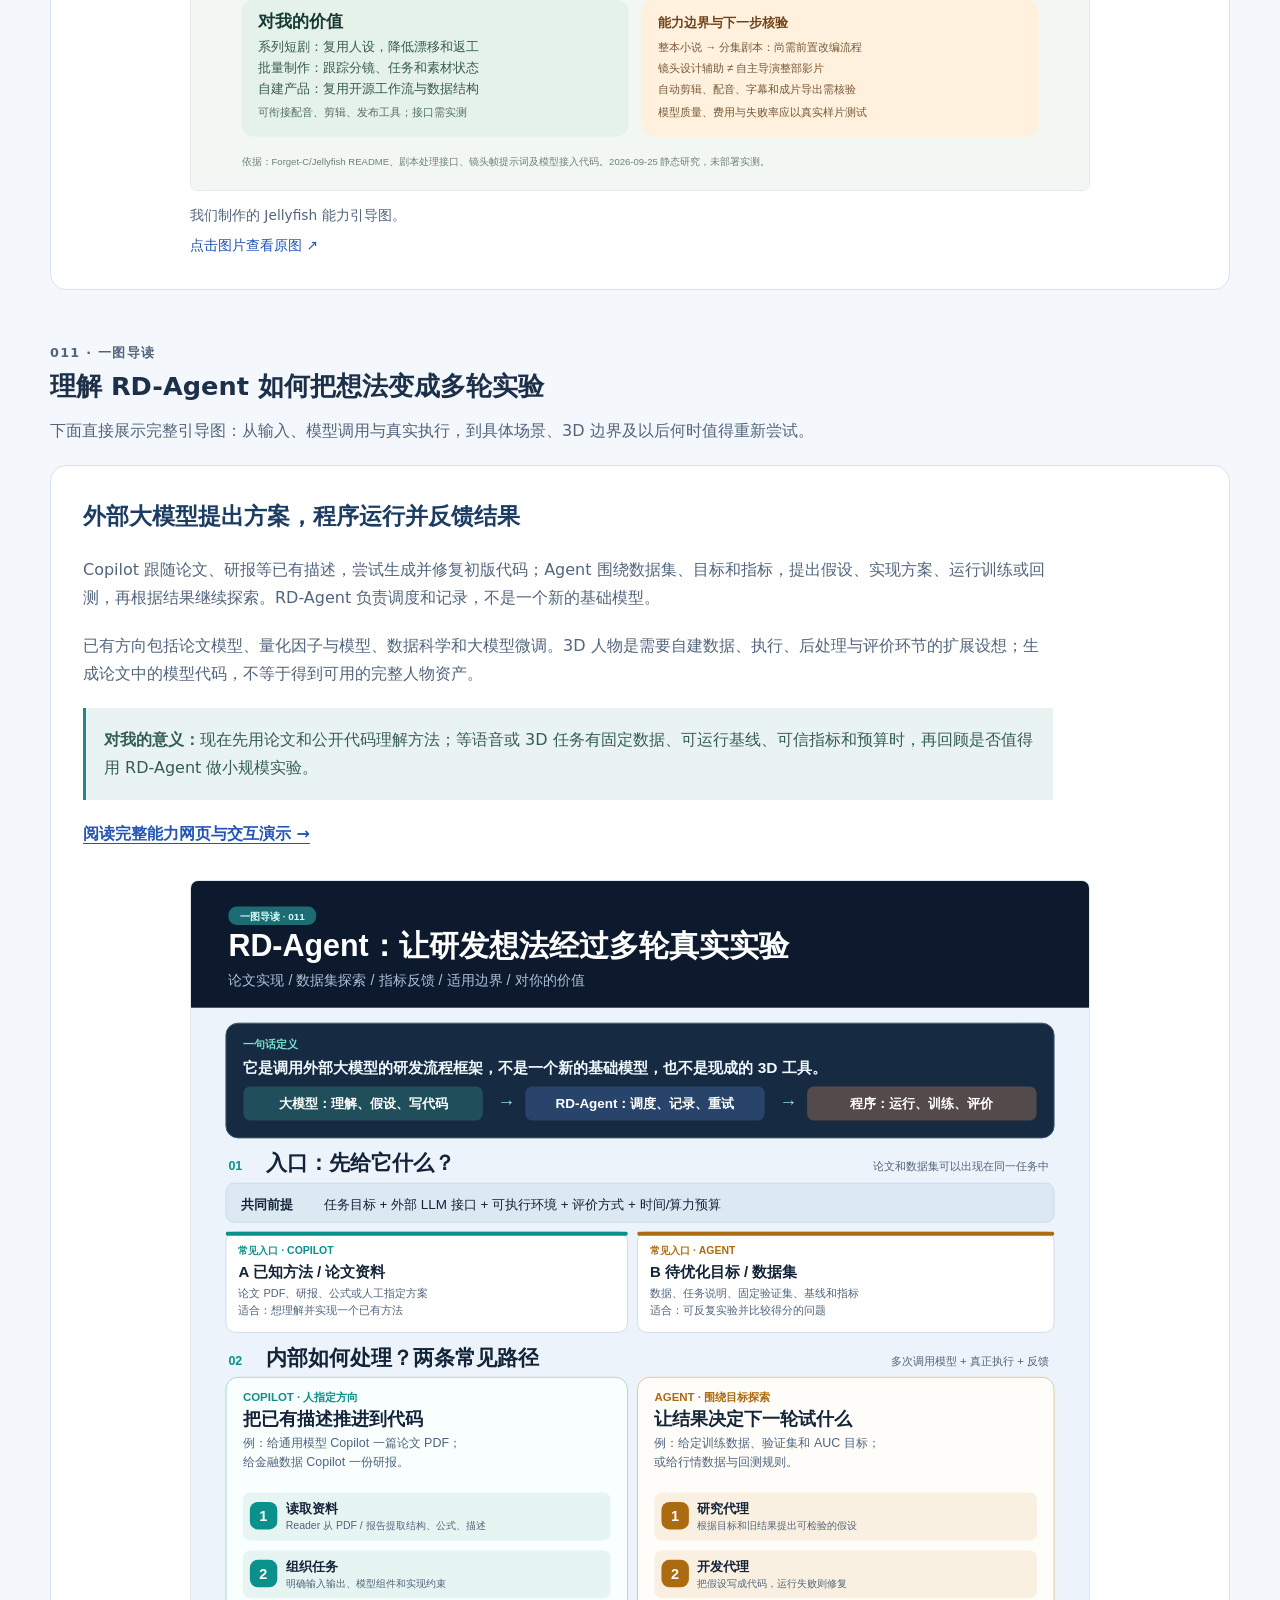
==== commit c65e7052: "docs: embed RD-Agent guide below index Show the full RD-Agent infographic in the below-table guide a" ====
--- a/docs/index.html
+++ b/docs/index.html
@@ -40,7 +40,7 @@
 <body><main>
  <header><p class="eyebrow">GITHUB PROJECT RESEARCH</p><h1>开源项目研究索引</h1>
  <p class="intro">从源库出发，整理它具备的能力、实现这些能力的方法，以及对自己学习和开发的意义。每个项目保留原仓库关联、研究摘要与图文说明。</p>
- <div class="header-links"><a href="https://github.com/yydshly/0925_codex_project">研究仓库与笔记 ↗</a><a href="#guide-images">阅读 001 图文导读 ↓</a><a href="#guide-social-auto-upload">查看 002 发布引导图 ↓</a><a href="projects/004-livetalking/index.html">查看 004 能力地图 →</a><a href="projects/005-whisperlivekit/index.html">查看 005 实时转写 →</a><a href="projects/006-fay/index.html">查看 006 Fay 能力图谱 →</a><a href="projects/007-calibre-web/index.html">查看 007 书库研究 →</a><a href="#guide-video-use">查看 008 图文导读 ↓</a><a href="#guide-system-design-primer">查看 009 资料库导读 ↓</a><a href="#guide-jellyfish">查看 010 短剧工作台 ↓</a><a href="projects/011-rd-agent/index.html">查看 011 RD-Agent →</a></div></header>
+ <div class="header-links"><a href="https://github.com/yydshly/0925_codex_project">研究仓库与笔记 ↗</a><a href="#guide-images">阅读 001 图文导读 ↓</a><a href="#guide-social-auto-upload">查看 002 发布引导图 ↓</a><a href="projects/004-livetalking/index.html">查看 004 能力地图 →</a><a href="projects/005-whisperlivekit/index.html">查看 005 实时转写 →</a><a href="projects/006-fay/index.html">查看 006 Fay 能力图谱 →</a><a href="projects/007-calibre-web/index.html">查看 007 书库研究 →</a><a href="#guide-video-use">查看 008 图文导读 ↓</a><a href="#guide-system-design-primer">查看 009 资料库导读 ↓</a><a href="#guide-jellyfish">查看 010 短剧工作台 ↓</a><a href="#guide-rd-agent">查看 011 RD-Agent 导图 ↓</a></div></header>
  <section aria-labelledby="index-title"><div class="section-heading"><h2 id="index-title">项目索引</h2><p>项目名称使用源库原名；点击库名访问原仓库，点击图文研究查看我们的整理。</p></div>
  <div class="table-wrap" role="region" aria-label="项目索引表，可横向滚动" tabindex="0"><table>
  <thead><tr><th scope="col">编号</th><th scope="col">源库</th><th scope="col">研究摘要</th><th scope="col">研究成果</th></tr></thead>
@@ -71,7 +71,7 @@
 <td class="summary-cell"><dl><div><dt>入口</dt><dd>以分章剧本为主，可补充风格、设定和参考图；小说需先改编。</dd></div><div><dt>能力</dt><dd>剧本拆镜头、要素提取、导演分镜提示、资产确认与复用、图像和视频生成任务管理。</dd></div><div><dt>出口</dt><dd>分镜、实体关系、对白与提示词，图片和单镜头视频，以及可追踪任务。</dd></div><div><dt>对我的意义</dt><dd>补上系列短剧从剧本到镜头素材的生产环节；完整成片能力待实测。</dd></div></dl></td>
 <td class="result-links"><a class="result-image" href="projects/010-jellyfish/assets/overview.svg" aria-label="打开 Jellyfish 能力引导图"><img src="projects/010-jellyfish/assets/overview.svg" width="180" height="224" alt="Jellyfish 的输入、处理、输出、模型分工和使用价值" loading="lazy"></a><a href="#guide-jellyfish">下方查看引导图 ↓</a><a href="projects/010-jellyfish/index.html">查看完整导读 →</a><a href="https://github.com/yydshly/0925_codex_project/blob/main/projects/010-jellyfish/README.md">研究笔记 ↗</a></td></tr><tr><th scope="row" class="project-id">011</th><td class="source-cell"><a class="source-name" href="https://github.com/microsoft/RD-Agent" target="_blank" rel="noopener noreferrer">RD-Agent</a><span class="source-owner">Microsoft Research · 自动化数据研发</span></td>
 <td class="summary-cell"><dl><div><dt>能力</dt><dd>把论文或研报推进到初版代码；在量化、数据科学和微调任务中提出方案、运行实验并比较结果。</dd></div><div><dt>底层原理</dt><dd>外部大模型多次理解、假设和写代码；RD-Agent 调度真实执行、指标评价与历史反馈进入下一轮。</dd></div><div><dt>对我的意义</dt><dd>先用于理解论文方法；等语音或 3D 任务有固定数据、基线、评价指标和预算，再回顾小规模试用。</dd></div></dl></td>
-<td class="result-links"><a href="projects/011-rd-agent/index.html">查看交互展示 →</a><a href="projects/011-rd-agent/rd-agent-guide.svg">完整引导图 ↗</a><a href="https://github.com/yydshly/0925_codex_project/blob/main/projects/011-rd-agent/README.md">研究笔记 ↗</a></td></tr></tbody>
+<td class="result-links"><a href="#guide-rd-agent">查看下方引导图 ↓</a><a href="projects/011-rd-agent/index.html">查看交互展示 →</a><a href="projects/011-rd-agent/rd-agent-guide.svg">打开导图原图 ↗</a><a href="https://github.com/yydshly/0925_codex_project/blob/main/projects/011-rd-agent/README.md">研究笔记 ↗</a></td></tr></tbody>
  </table></div></section>
  <section id="guide-images" aria-labelledby="guides-title"><div class="section-heading"><p class="eyebrow">001 · 图文导读</p><h2 id="guides-title">理解 Retrieval-based-Voice-Conversion-WebUI</h2><p>先了解它能做什么，再理解如何实现，最后判断运行条件与自己的使用价值。三张引导图分别搭配对应说明，按顺序阅读。</p></div>
  <div class="guide-stories"><article class="guide-story" id="guide-capability" aria-labelledby="title-capability">
@@ -118,5 +118,13 @@
 <a class="detail-link" href="projects/010-jellyfish/index.html">阅读完整图文导读 →</a></div>
 <figure><a href="projects/010-jellyfish/assets/overview.svg" target="_blank" rel="noopener noreferrer" aria-label="打开 Jellyfish 能力引导图原图"><img src="projects/010-jellyfish/assets/overview.svg" width="1600" height="1990" alt="Jellyfish 工作台引导图：剧本输入、剧本和分镜处理、人工确认、模型生成、镜头素材输出与使用价值" loading="lazy"></a><figcaption>我们制作的 Jellyfish 能力引导图。<span>点击图片查看原图 ↗</span></figcaption></figure>
 </article></section>
+ <section id="guide-rd-agent" aria-labelledby="rd-agent-guide-title"><div class="section-heading"><p class="eyebrow">011 · 一图导读</p><h2 id="rd-agent-guide-title">理解 RD-Agent 如何把想法变成多轮实验</h2><p>下面直接展示完整引导图：从输入、模型调用与真实执行，到具体场景、3D 边界及以后何时值得重新尝试。</p></div>
+<article class="guide-story video-guide" aria-labelledby="rd-agent-story-title"><div class="guide-copy"><h3 id="rd-agent-story-title">外部大模型提出方案，程序运行并反馈结果</h3>
+<p>Copilot 跟随论文、研报等已有描述，尝试生成并修复初版代码；Agent 围绕数据集、目标和指标，提出假设、实现方案、运行训练或回测，再根据结果继续探索。RD-Agent 负责调度和记录，不是一个新的基础模型。</p>
+<p>已有方向包括论文模型、量化因子与模型、数据科学和大模型微调。3D 人物是需要自建数据、执行、后处理与评价环节的扩展设想；生成论文中的模型代码，不等于得到可用的完整人物资产。</p>
+<p class="takeaway"><strong>对我的意义：</strong>现在先用论文和公开代码理解方法；等语音或 3D 任务有固定数据、可运行基线、可信指标和预算时，再回顾是否值得用 RD-Agent 做小规模实验。</p>
+<a class="detail-link" href="projects/011-rd-agent/index.html">阅读完整能力网页与交互演示 →</a></div>
+<figure><a href="projects/011-rd-agent/rd-agent-guide.svg" target="_blank" rel="noopener noreferrer" aria-label="打开 RD-Agent 完整引导图原图"><img src="projects/011-rd-agent/rd-agent-guide.svg" width="1800" height="3320" alt="RD-Agent 完整引导图：外部大模型、框架和实验程序的分工；论文实现与数据集探索的两条路径；八类场景；3D 人物实现缺口；何时重新尝试。" loading="lazy"></a><figcaption>RD-Agent 能力、原理、场景及使用判断完整导图。<span>点击图片查看高清原图 ↗</span></figcaption></figure>
+</article></section>
  <footer>按收录顺序编号 · 非官方研究整理 · 2026-09-25</footer>
 </main></body></html>
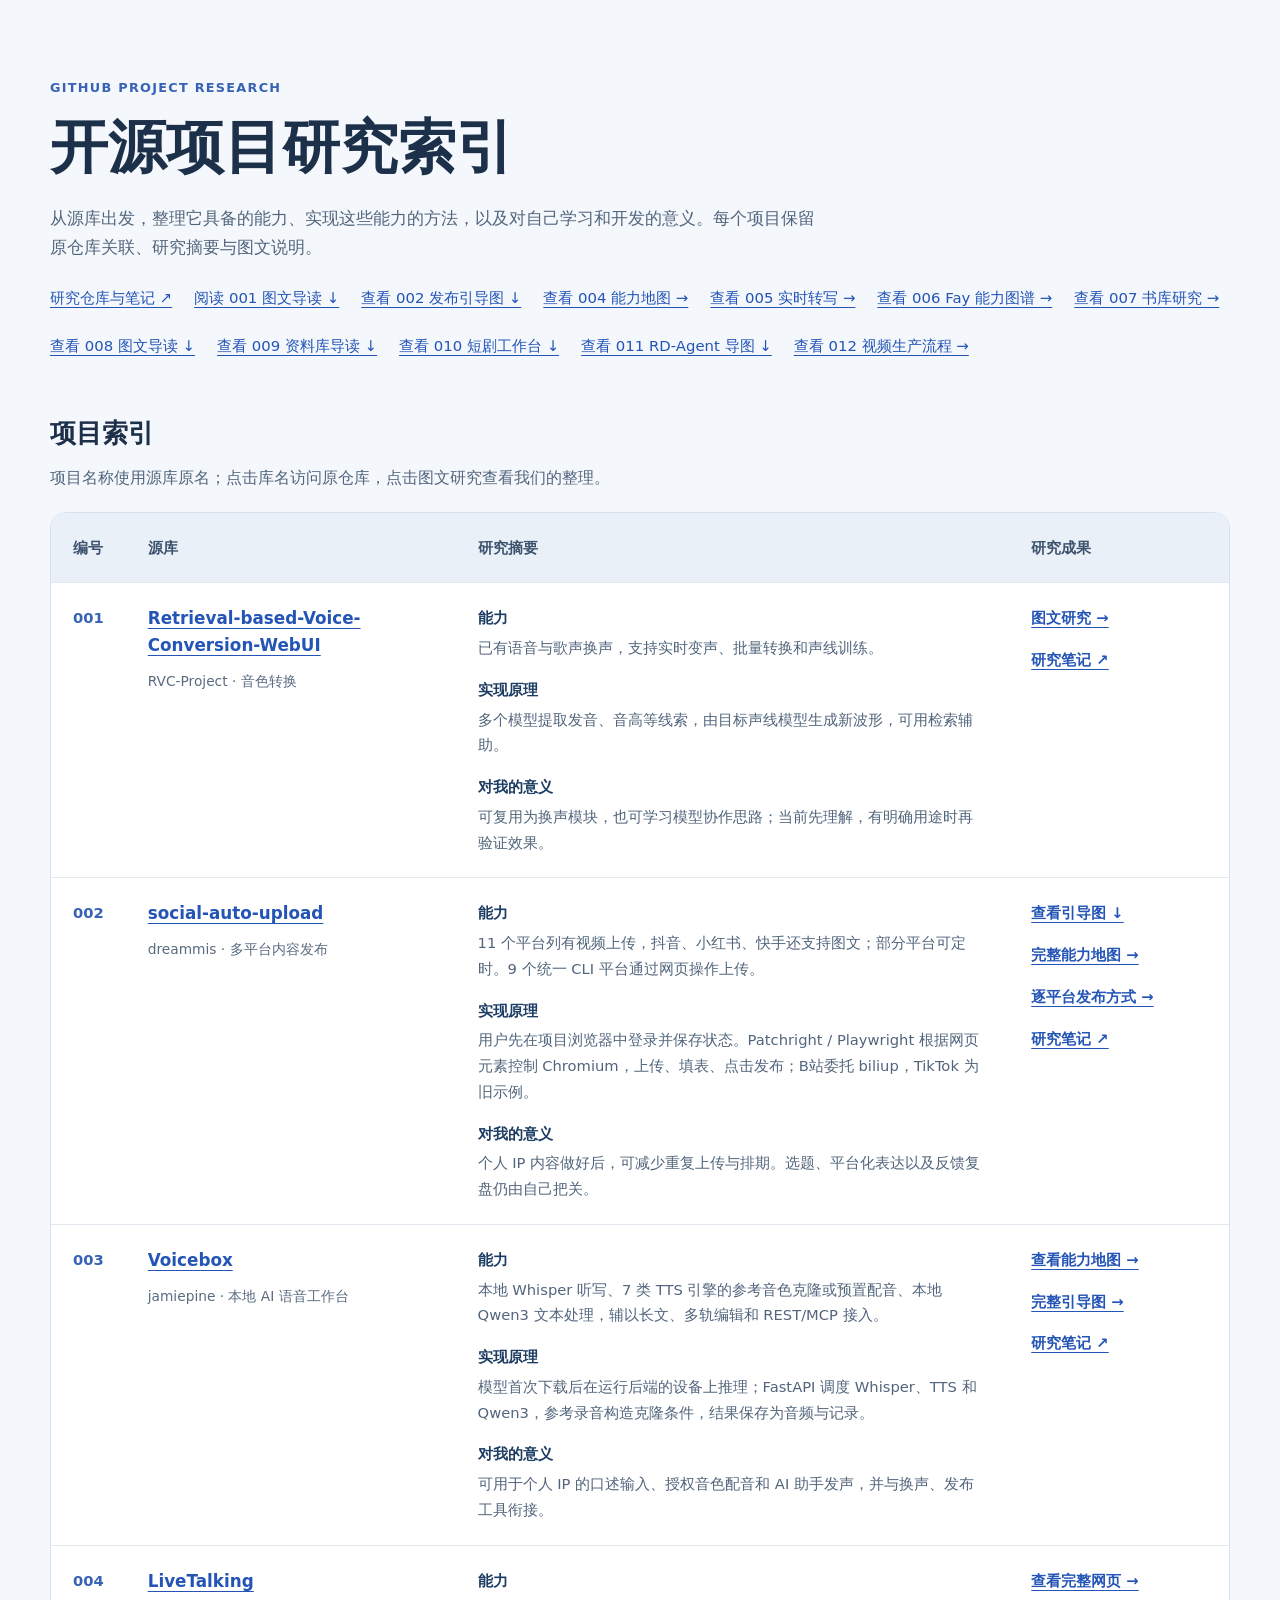
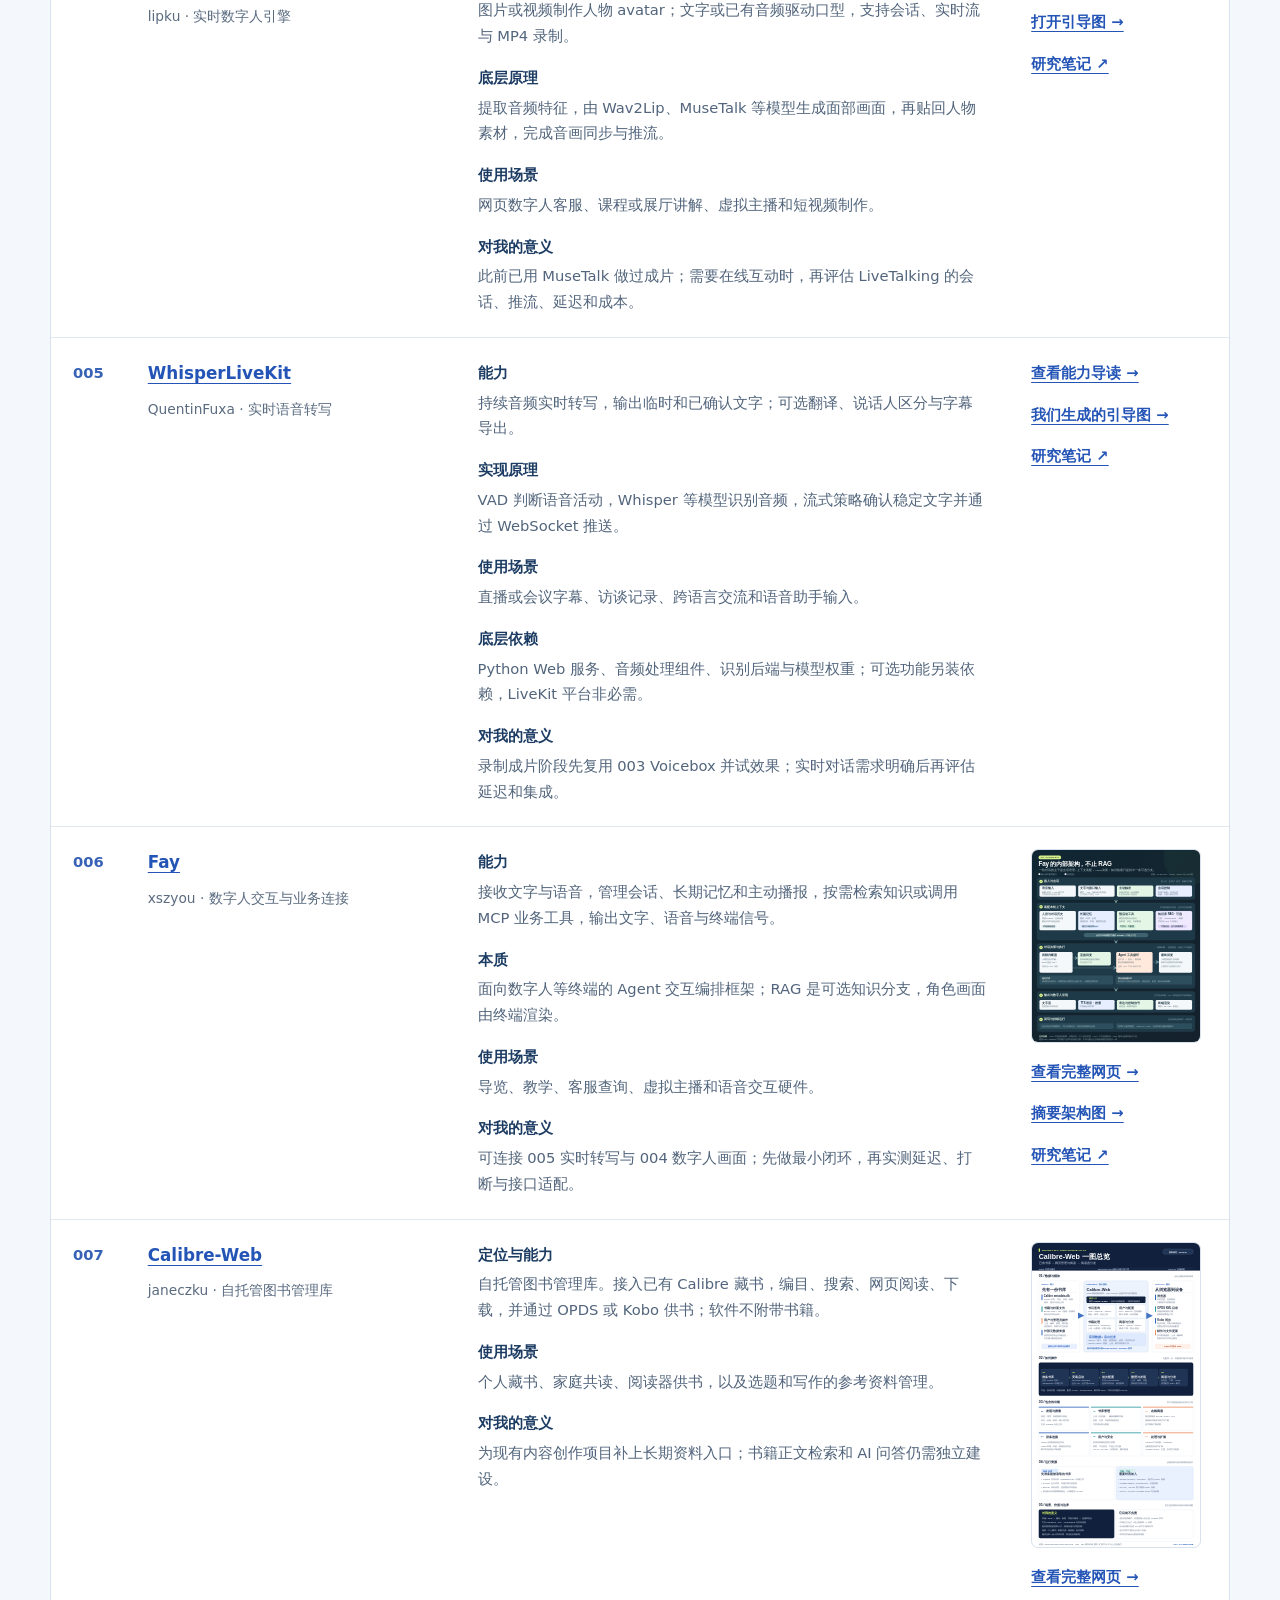
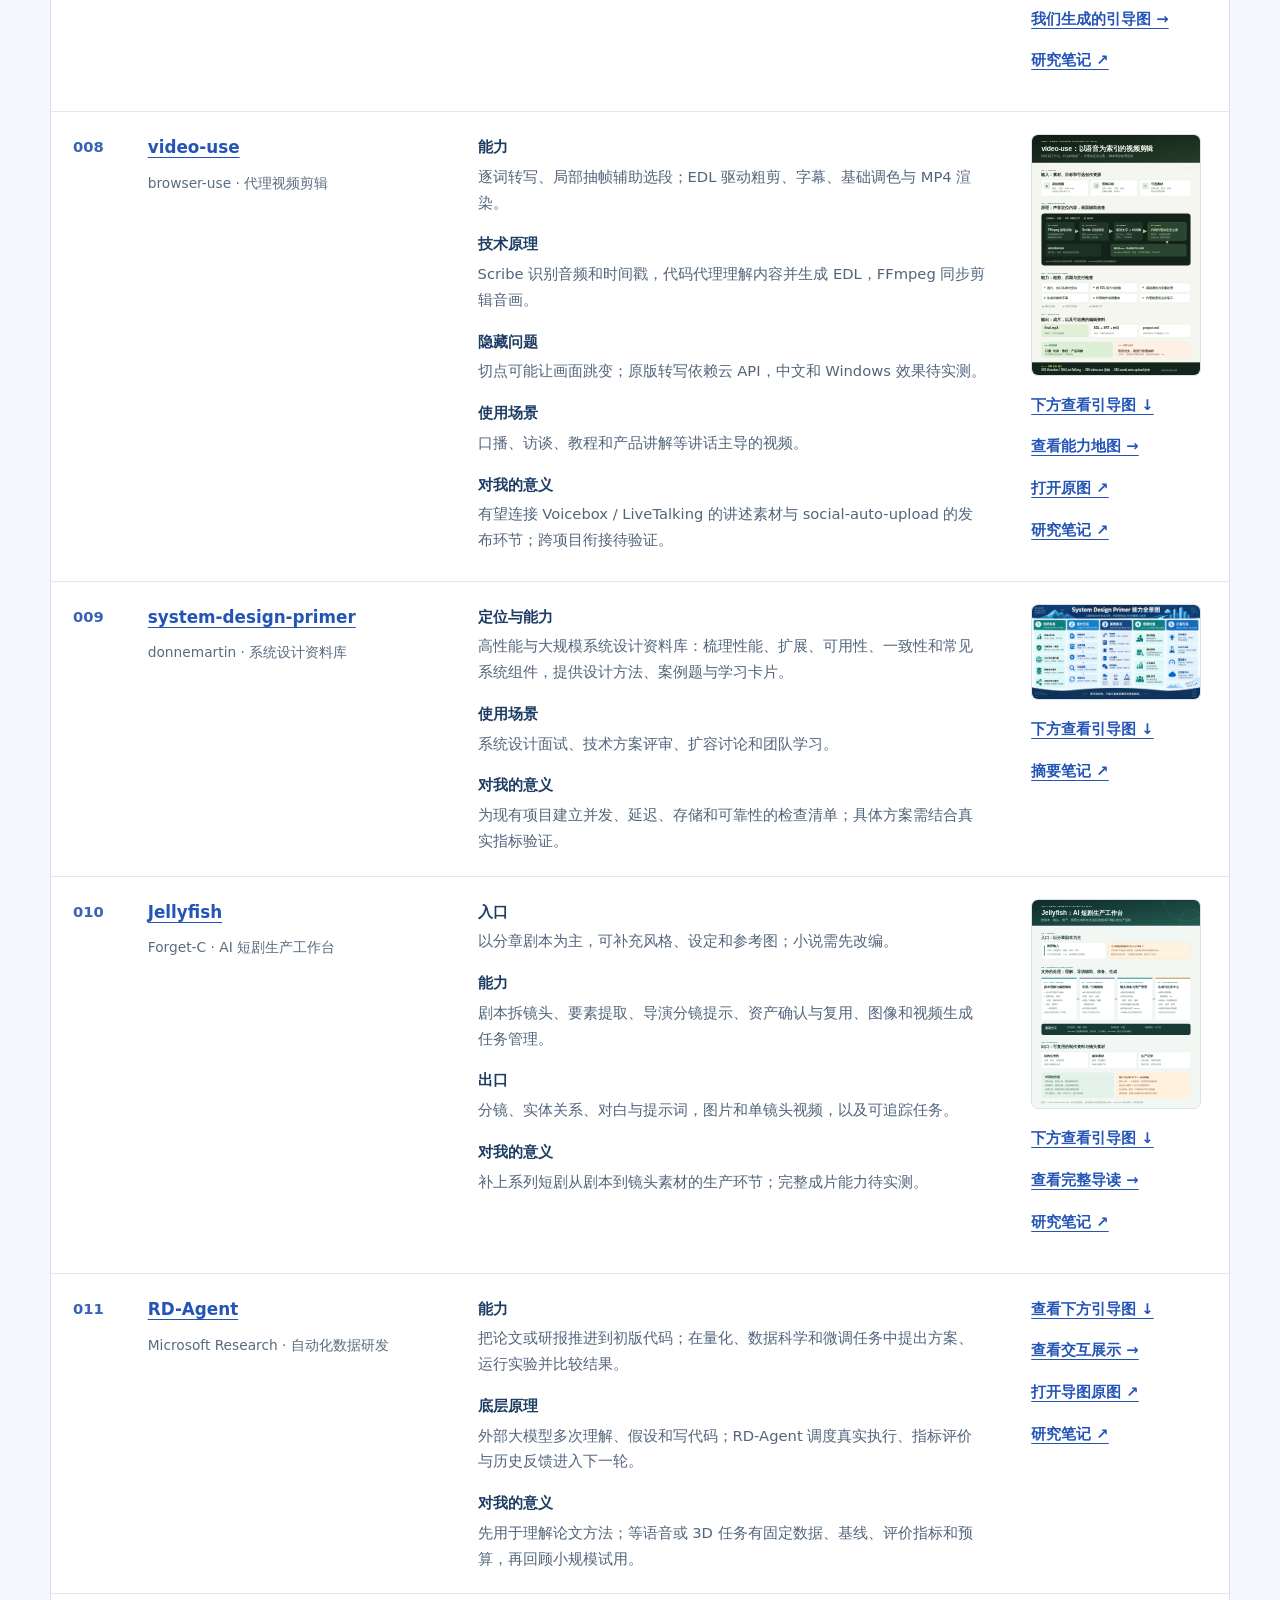
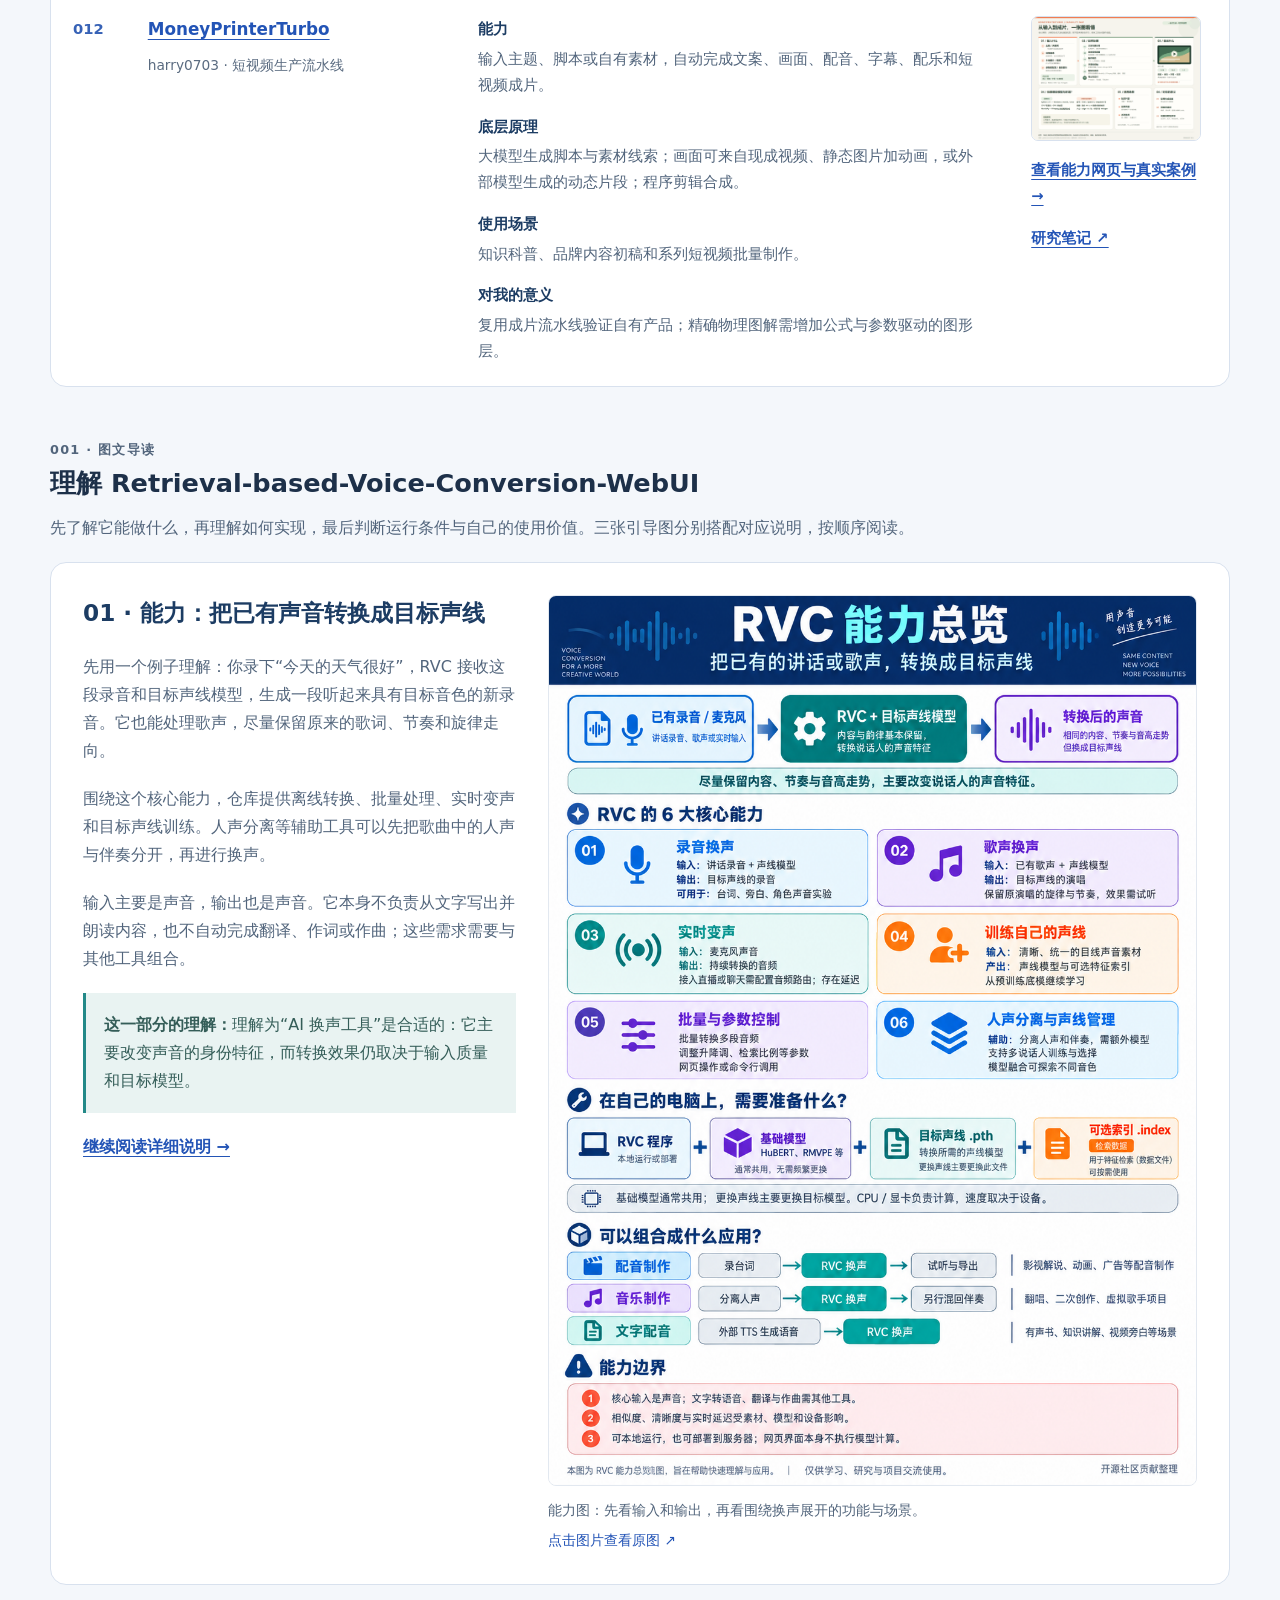
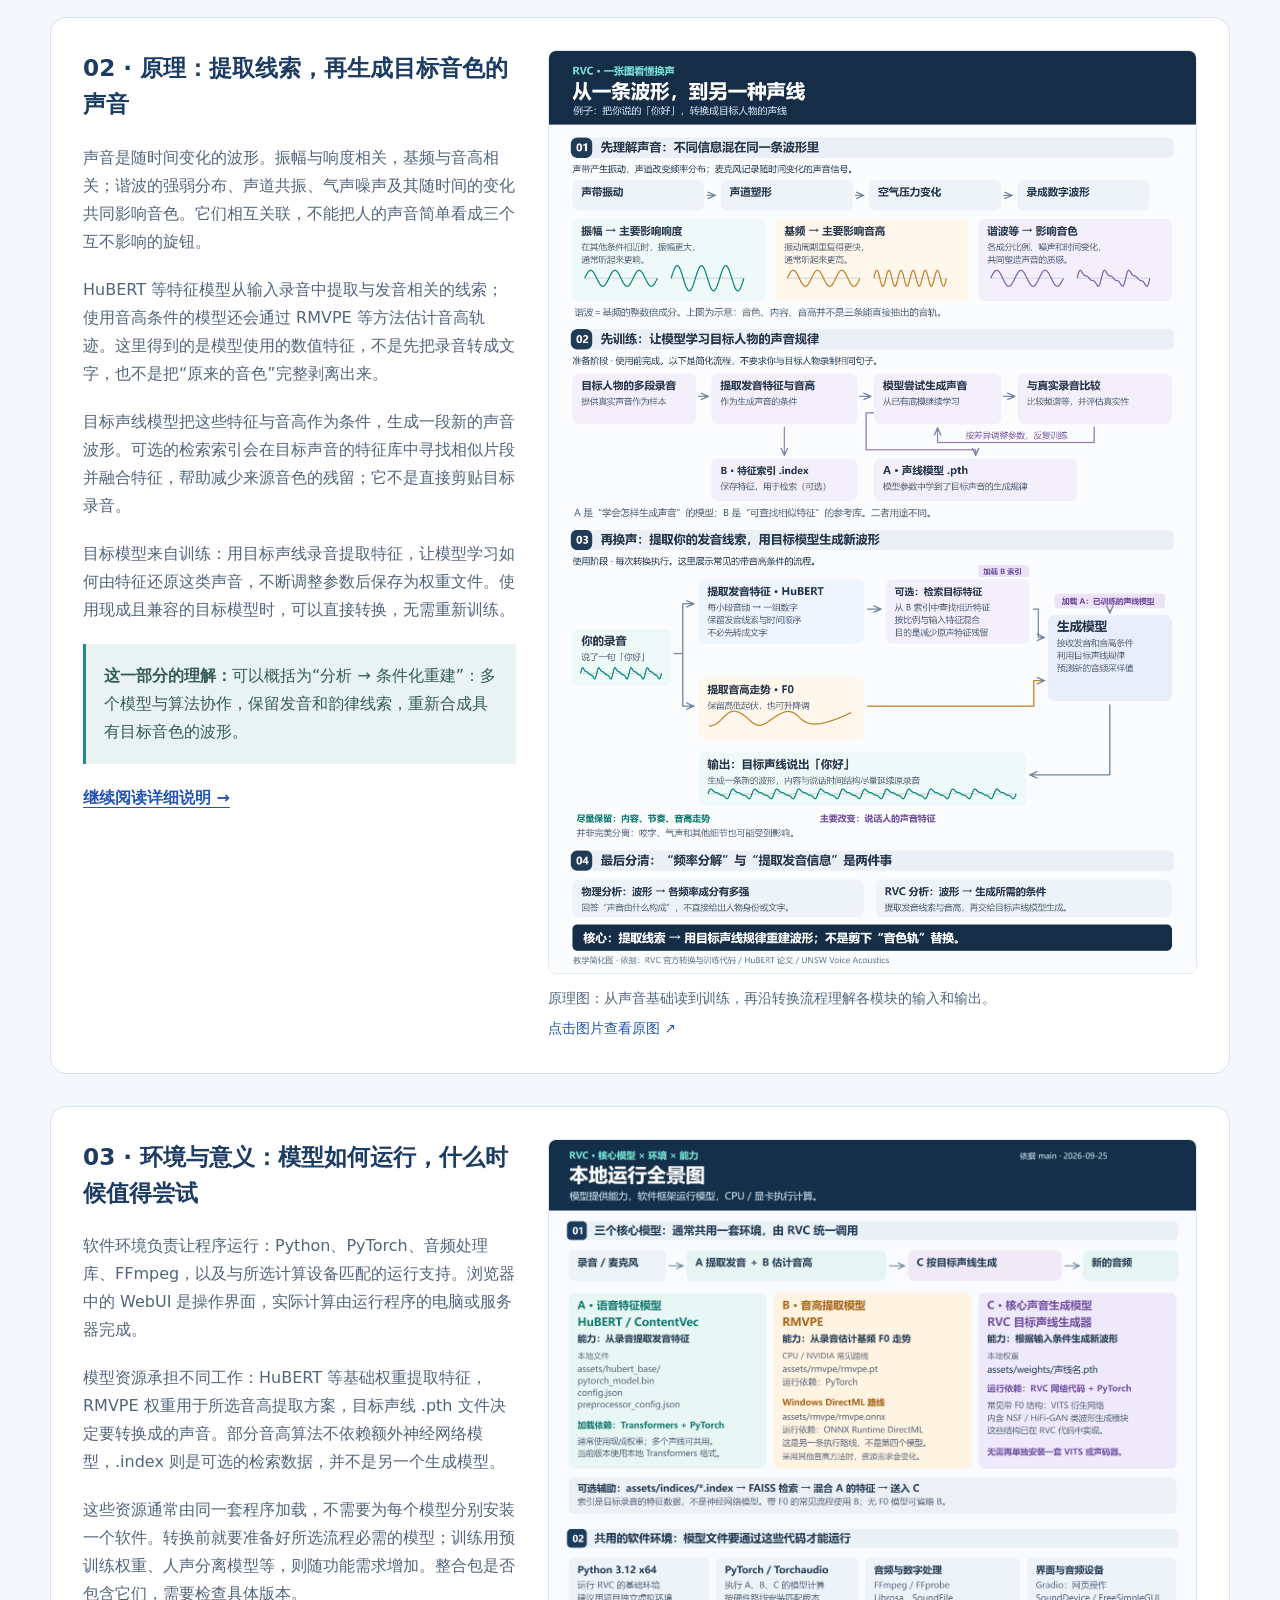
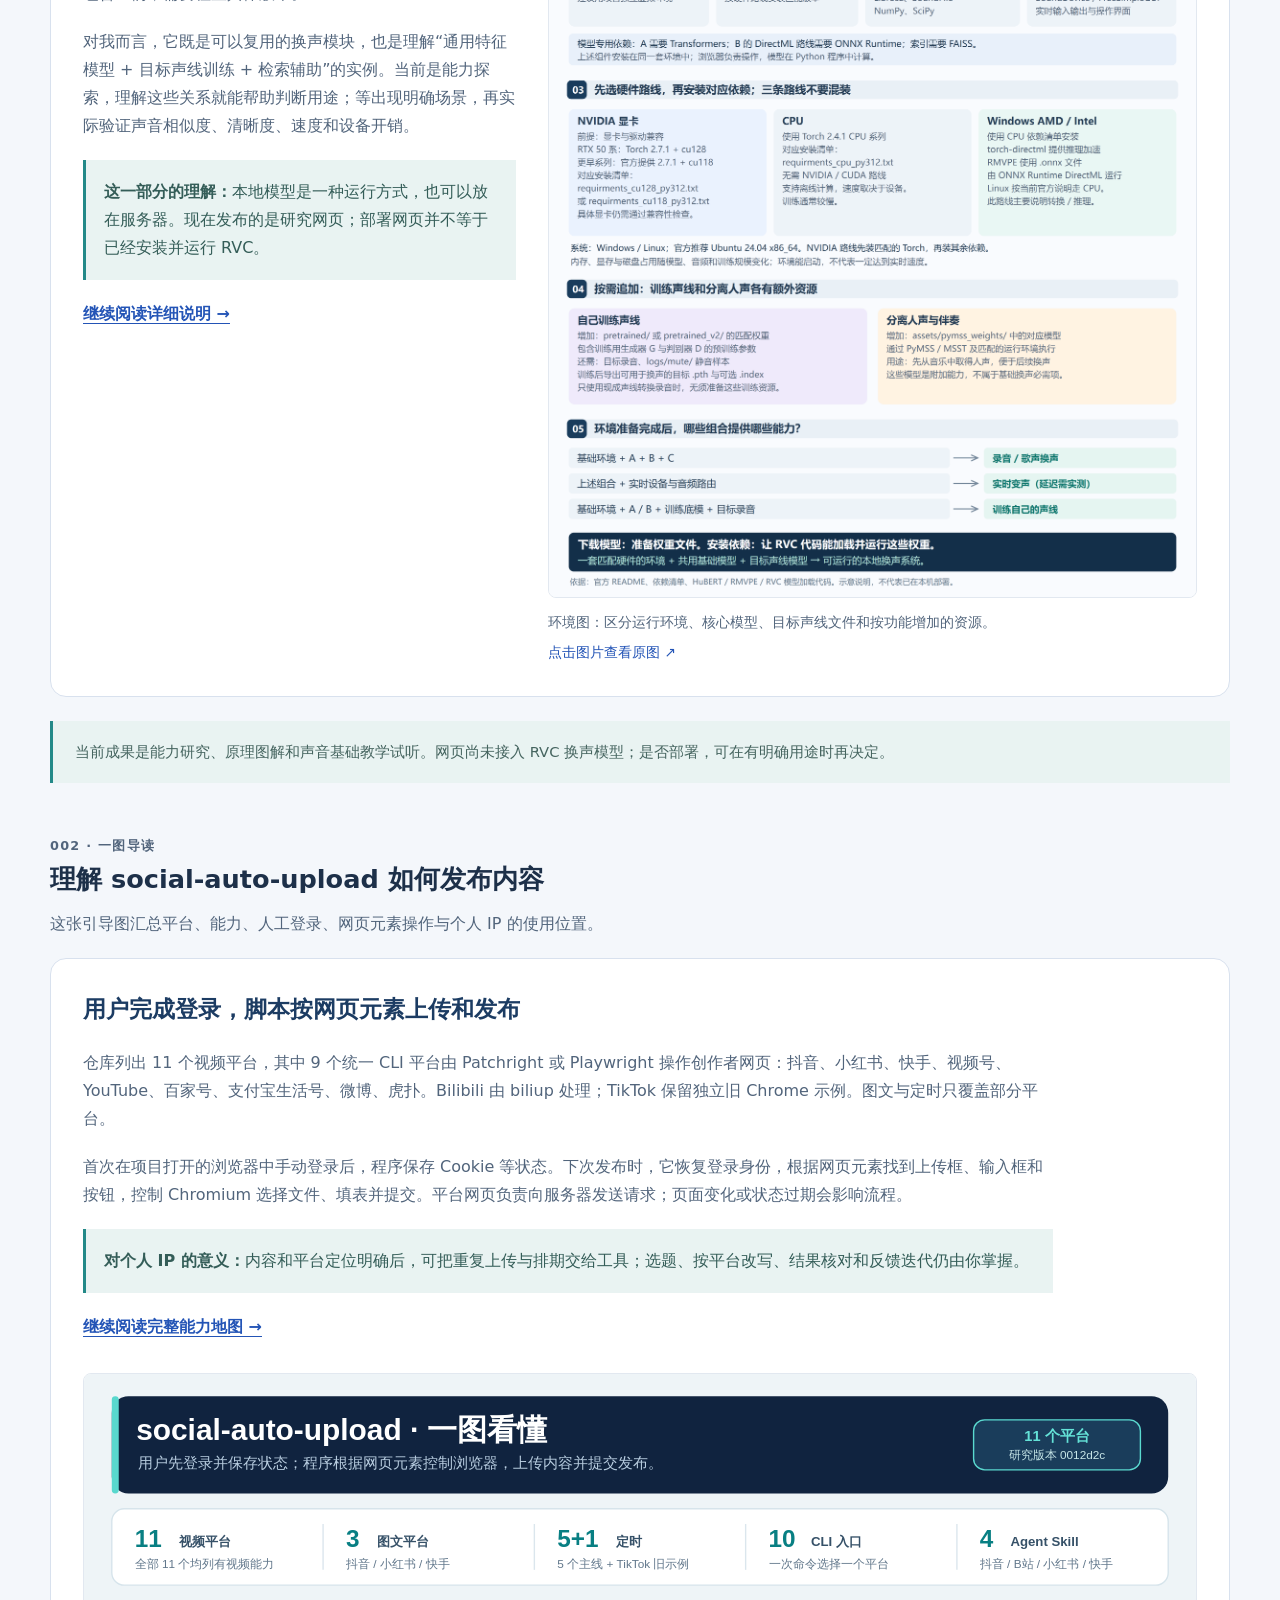
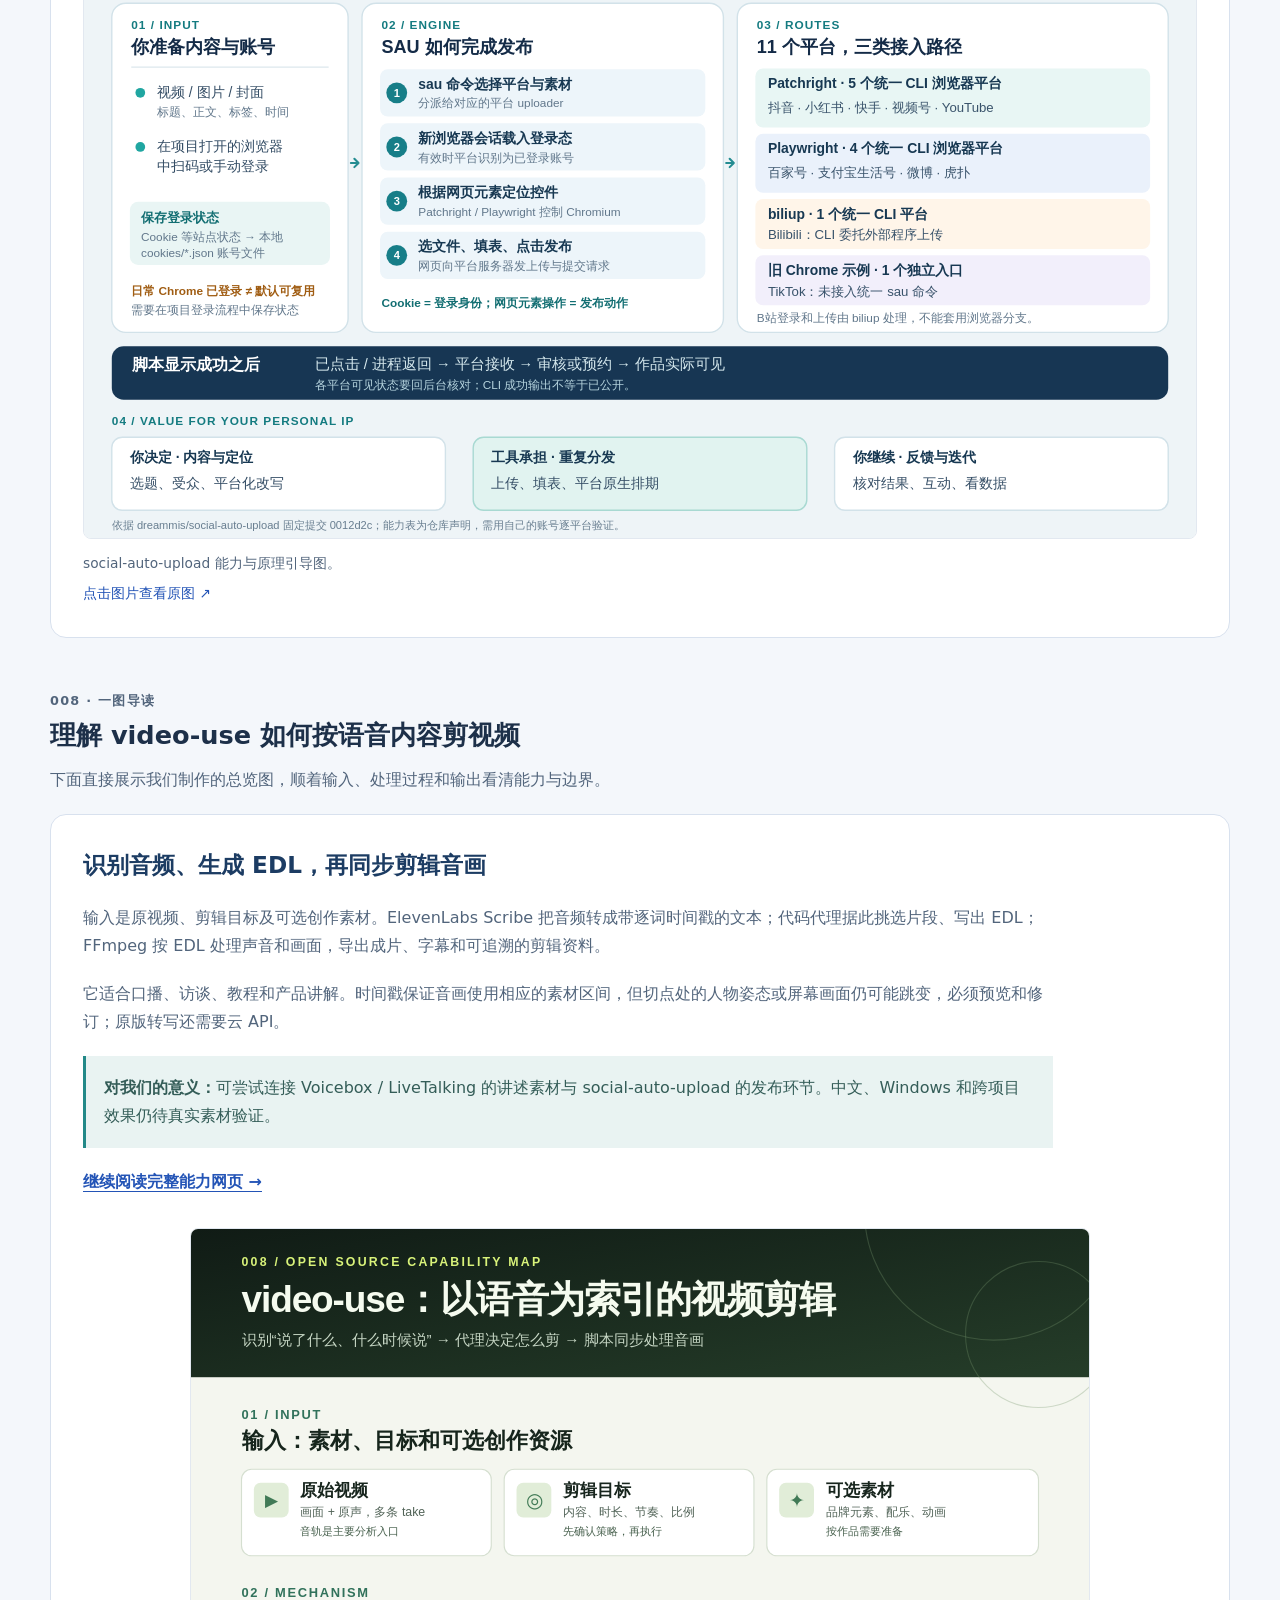
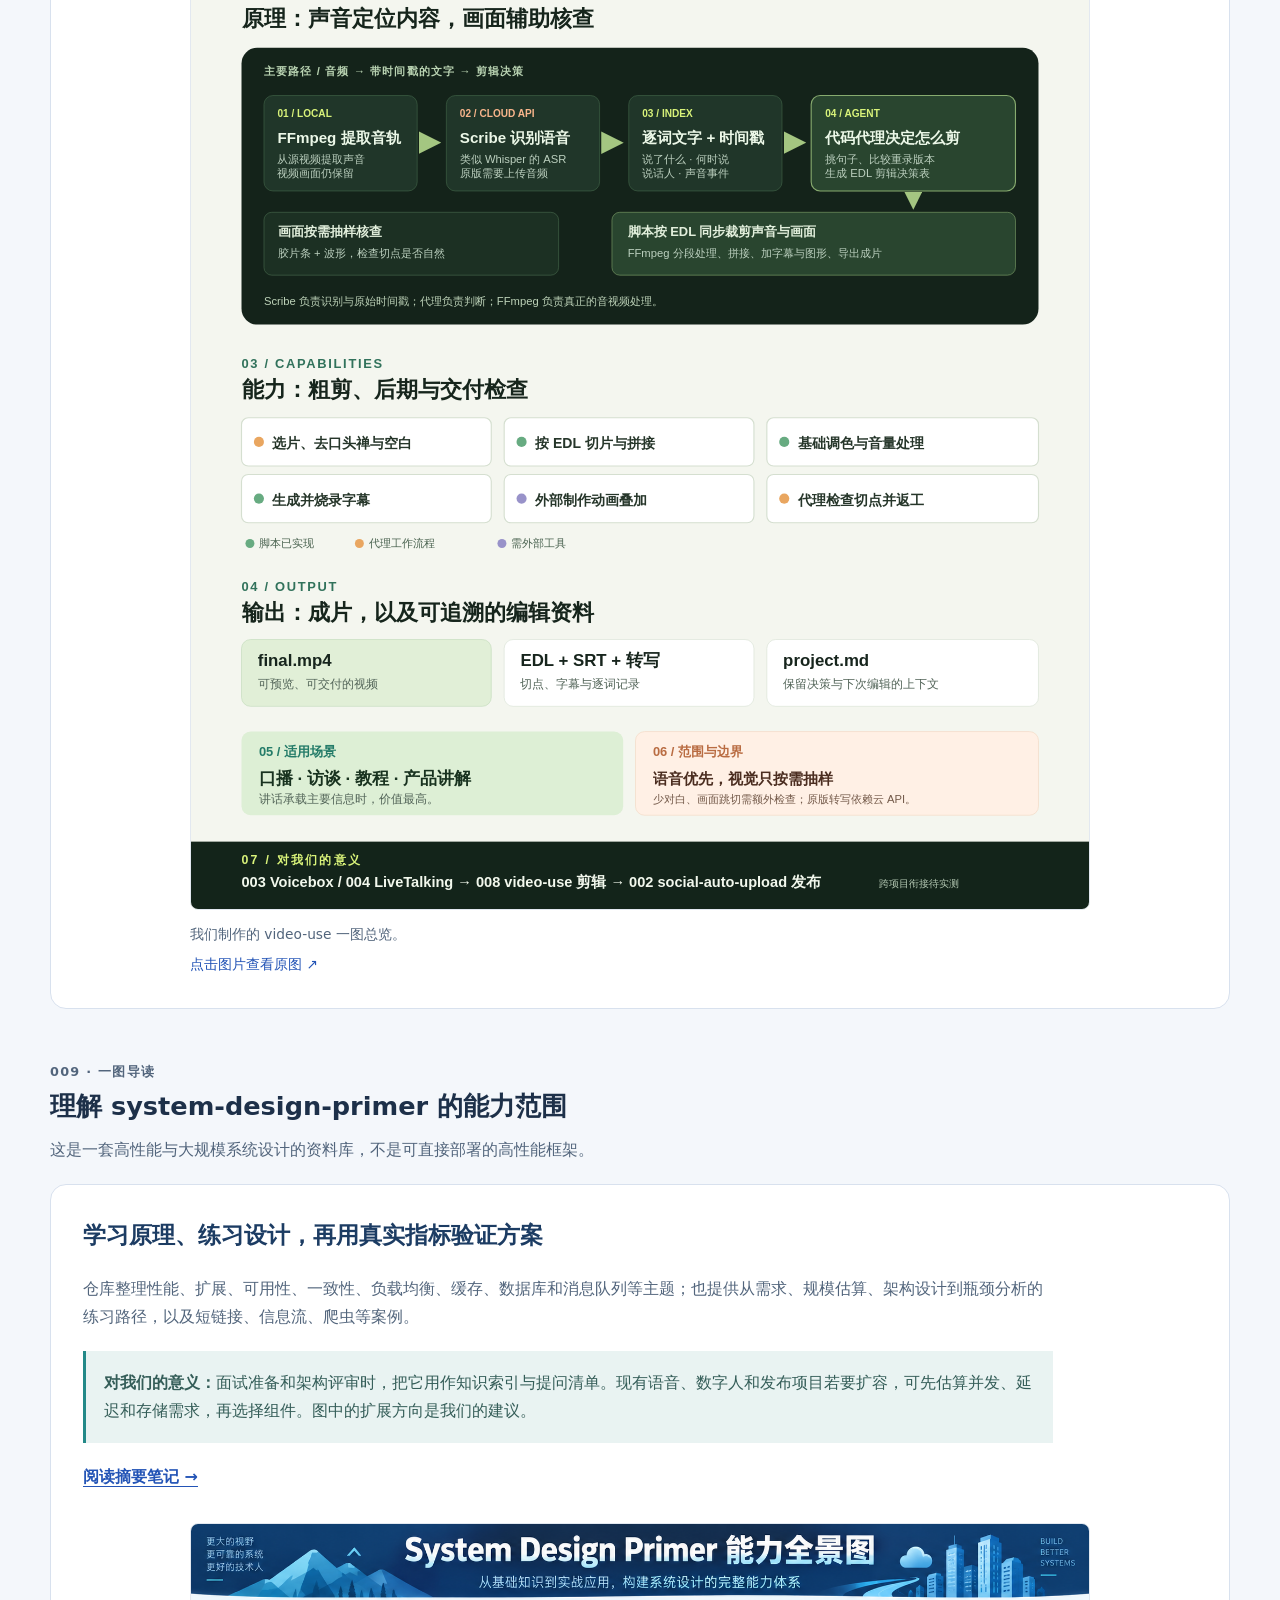
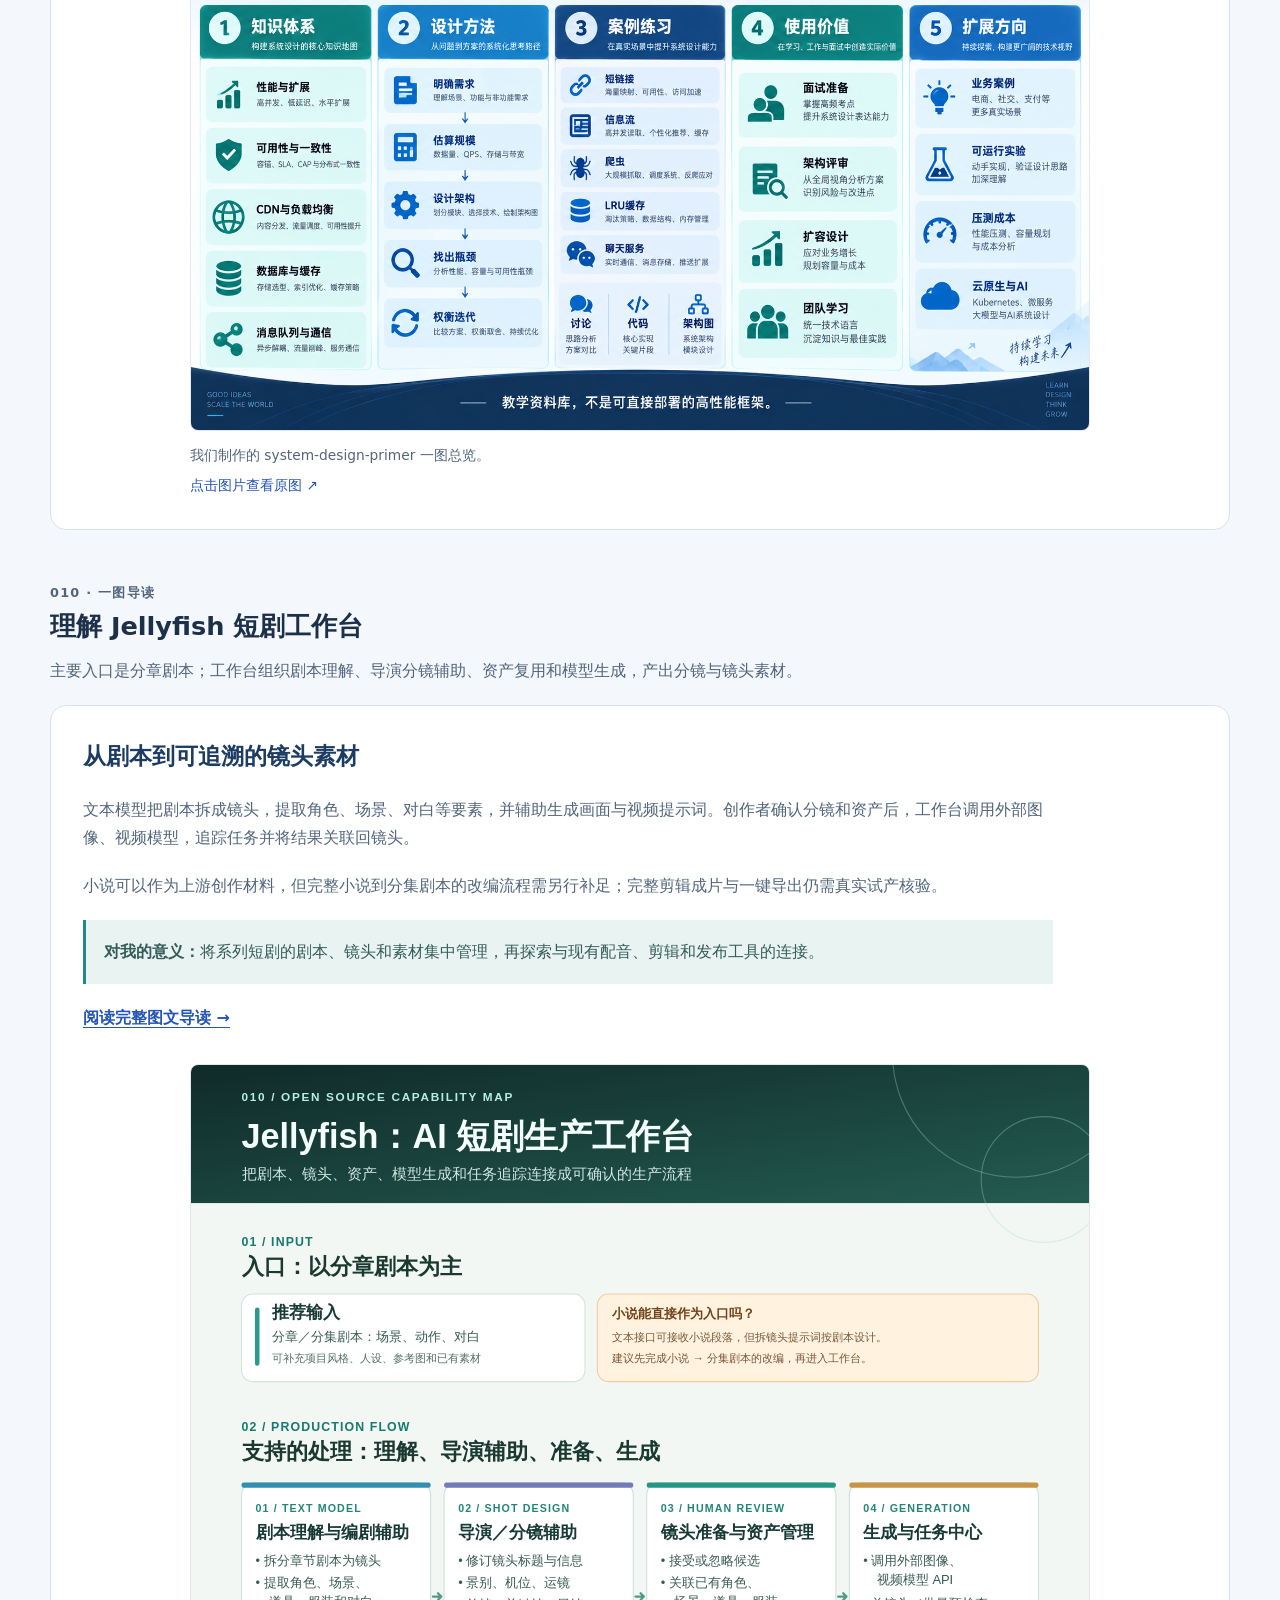
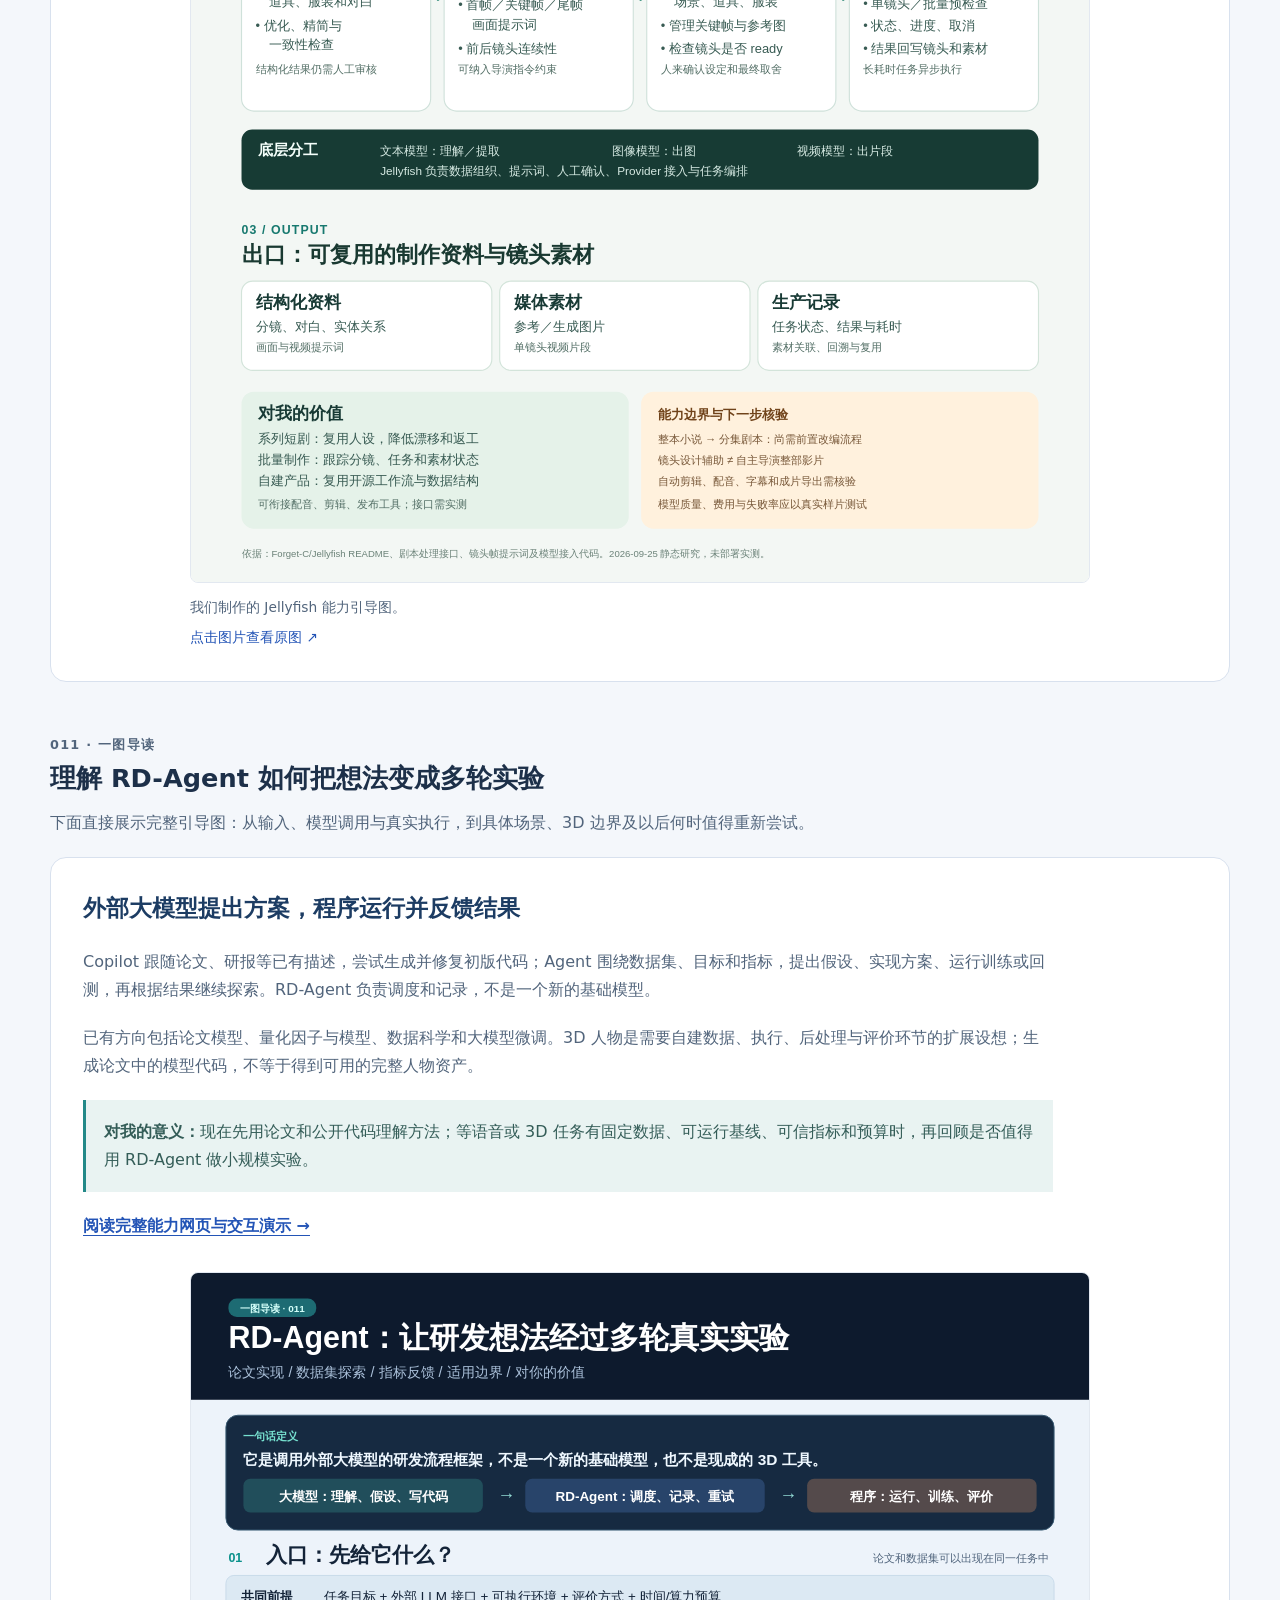
==== commit ea8ab9dd: "docs: add MoneyPrinterTurbo capability guide" ====
--- a/docs/index.html
+++ b/docs/index.html
@@ -40,7 +40,7 @@
 <body><main>
  <header><p class="eyebrow">GITHUB PROJECT RESEARCH</p><h1>开源项目研究索引</h1>
  <p class="intro">从源库出发，整理它具备的能力、实现这些能力的方法，以及对自己学习和开发的意义。每个项目保留原仓库关联、研究摘要与图文说明。</p>
- <div class="header-links"><a href="https://github.com/yydshly/0925_codex_project">研究仓库与笔记 ↗</a><a href="#guide-images">阅读 001 图文导读 ↓</a><a href="#guide-social-auto-upload">查看 002 发布引导图 ↓</a><a href="projects/004-livetalking/index.html">查看 004 能力地图 →</a><a href="projects/005-whisperlivekit/index.html">查看 005 实时转写 →</a><a href="projects/006-fay/index.html">查看 006 Fay 能力图谱 →</a><a href="projects/007-calibre-web/index.html">查看 007 书库研究 →</a><a href="#guide-video-use">查看 008 图文导读 ↓</a><a href="#guide-system-design-primer">查看 009 资料库导读 ↓</a><a href="#guide-jellyfish">查看 010 短剧工作台 ↓</a><a href="#guide-rd-agent">查看 011 RD-Agent 导图 ↓</a></div></header>
+ <div class="header-links"><a href="https://github.com/yydshly/0925_codex_project">研究仓库与笔记 ↗</a><a href="#guide-images">阅读 001 图文导读 ↓</a><a href="#guide-social-auto-upload">查看 002 发布引导图 ↓</a><a href="projects/004-livetalking/index.html">查看 004 能力地图 →</a><a href="projects/005-whisperlivekit/index.html">查看 005 实时转写 →</a><a href="projects/006-fay/index.html">查看 006 Fay 能力图谱 →</a><a href="projects/007-calibre-web/index.html">查看 007 书库研究 →</a><a href="#guide-video-use">查看 008 图文导读 ↓</a><a href="#guide-system-design-primer">查看 009 资料库导读 ↓</a><a href="#guide-jellyfish">查看 010 短剧工作台 ↓</a><a href="#guide-rd-agent">查看 011 RD-Agent 导图 ↓</a><a href="projects/012-moneyprinterturbo/index.html">查看 012 视频生产流程 →</a></div></header>
  <section aria-labelledby="index-title"><div class="section-heading"><h2 id="index-title">项目索引</h2><p>项目名称使用源库原名；点击库名访问原仓库，点击图文研究查看我们的整理。</p></div>
  <div class="table-wrap" role="region" aria-label="项目索引表，可横向滚动" tabindex="0"><table>
  <thead><tr><th scope="col">编号</th><th scope="col">源库</th><th scope="col">研究摘要</th><th scope="col">研究成果</th></tr></thead>
@@ -71,7 +71,10 @@
 <td class="summary-cell"><dl><div><dt>入口</dt><dd>以分章剧本为主，可补充风格、设定和参考图；小说需先改编。</dd></div><div><dt>能力</dt><dd>剧本拆镜头、要素提取、导演分镜提示、资产确认与复用、图像和视频生成任务管理。</dd></div><div><dt>出口</dt><dd>分镜、实体关系、对白与提示词，图片和单镜头视频，以及可追踪任务。</dd></div><div><dt>对我的意义</dt><dd>补上系列短剧从剧本到镜头素材的生产环节；完整成片能力待实测。</dd></div></dl></td>
 <td class="result-links"><a class="result-image" href="projects/010-jellyfish/assets/overview.svg" aria-label="打开 Jellyfish 能力引导图"><img src="projects/010-jellyfish/assets/overview.svg" width="180" height="224" alt="Jellyfish 的输入、处理、输出、模型分工和使用价值" loading="lazy"></a><a href="#guide-jellyfish">下方查看引导图 ↓</a><a href="projects/010-jellyfish/index.html">查看完整导读 →</a><a href="https://github.com/yydshly/0925_codex_project/blob/main/projects/010-jellyfish/README.md">研究笔记 ↗</a></td></tr><tr><th scope="row" class="project-id">011</th><td class="source-cell"><a class="source-name" href="https://github.com/microsoft/RD-Agent" target="_blank" rel="noopener noreferrer">RD-Agent</a><span class="source-owner">Microsoft Research · 自动化数据研发</span></td>
 <td class="summary-cell"><dl><div><dt>能力</dt><dd>把论文或研报推进到初版代码；在量化、数据科学和微调任务中提出方案、运行实验并比较结果。</dd></div><div><dt>底层原理</dt><dd>外部大模型多次理解、假设和写代码；RD-Agent 调度真实执行、指标评价与历史反馈进入下一轮。</dd></div><div><dt>对我的意义</dt><dd>先用于理解论文方法；等语音或 3D 任务有固定数据、基线、评价指标和预算，再回顾小规模试用。</dd></div></dl></td>
-<td class="result-links"><a href="#guide-rd-agent">查看下方引导图 ↓</a><a href="projects/011-rd-agent/index.html">查看交互展示 →</a><a href="projects/011-rd-agent/rd-agent-guide.svg">打开导图原图 ↗</a><a href="https://github.com/yydshly/0925_codex_project/blob/main/projects/011-rd-agent/README.md">研究笔记 ↗</a></td></tr></tbody>
+<td class="result-links"><a href="#guide-rd-agent">查看下方引导图 ↓</a><a href="projects/011-rd-agent/index.html">查看交互展示 →</a><a href="projects/011-rd-agent/rd-agent-guide.svg">打开导图原图 ↗</a><a href="https://github.com/yydshly/0925_codex_project/blob/main/projects/011-rd-agent/README.md">研究笔记 ↗</a></td></tr>
+<tr><th scope="row" class="project-id">012</th><td class="source-cell"><a class="source-name" href="https://github.com/harry0703/MoneyPrinterTurbo" target="_blank" rel="noopener noreferrer">MoneyPrinterTurbo</a><span class="source-owner">harry0703 · 短视频生产流水线</span></td>
+<td class="summary-cell"><dl><div><dt>能力</dt><dd>输入主题、脚本或自有素材，自动完成文案、画面、配音、字幕、配乐和短视频成片。</dd></div><div><dt>底层原理</dt><dd>大模型生成脚本与素材线索；画面可来自现成视频、静态图片加动画，或外部模型生成的动态片段；程序剪辑合成。</dd></div><div><dt>使用场景</dt><dd>知识科普、品牌内容初稿和系列短视频批量制作。</dd></div><div><dt>对我的意义</dt><dd>复用成片流水线验证自有产品；精确物理图解需增加公式与参数驱动的图形层。</dd></div></dl></td>
+<td class="result-links"><a class="result-image" href="projects/012-moneyprinterturbo/assets/capability-map.png" aria-label="打开 MoneyPrinterTurbo 完整引导图"><img src="projects/012-moneyprinterturbo/assets/capability-map.png" width="180" height="132" alt="MoneyPrinterTurbo 输入、处理流程、画面来源、成片、场景与产品价值总览" loading="lazy"></a><a href="projects/012-moneyprinterturbo/index.html">查看能力网页与真实案例 →</a><a href="https://github.com/yydshly/0925_codex_project/blob/main/projects/012-moneyprinterturbo/README.md">研究笔记 ↗</a></td></tr></tbody>
  </table></div></section>
  <section id="guide-images" aria-labelledby="guides-title"><div class="section-heading"><p class="eyebrow">001 · 图文导读</p><h2 id="guides-title">理解 Retrieval-based-Voice-Conversion-WebUI</h2><p>先了解它能做什么，再理解如何实现，最后判断运行条件与自己的使用价值。三张引导图分别搭配对应说明，按顺序阅读。</p></div>
  <div class="guide-stories"><article class="guide-story" id="guide-capability" aria-labelledby="title-capability">
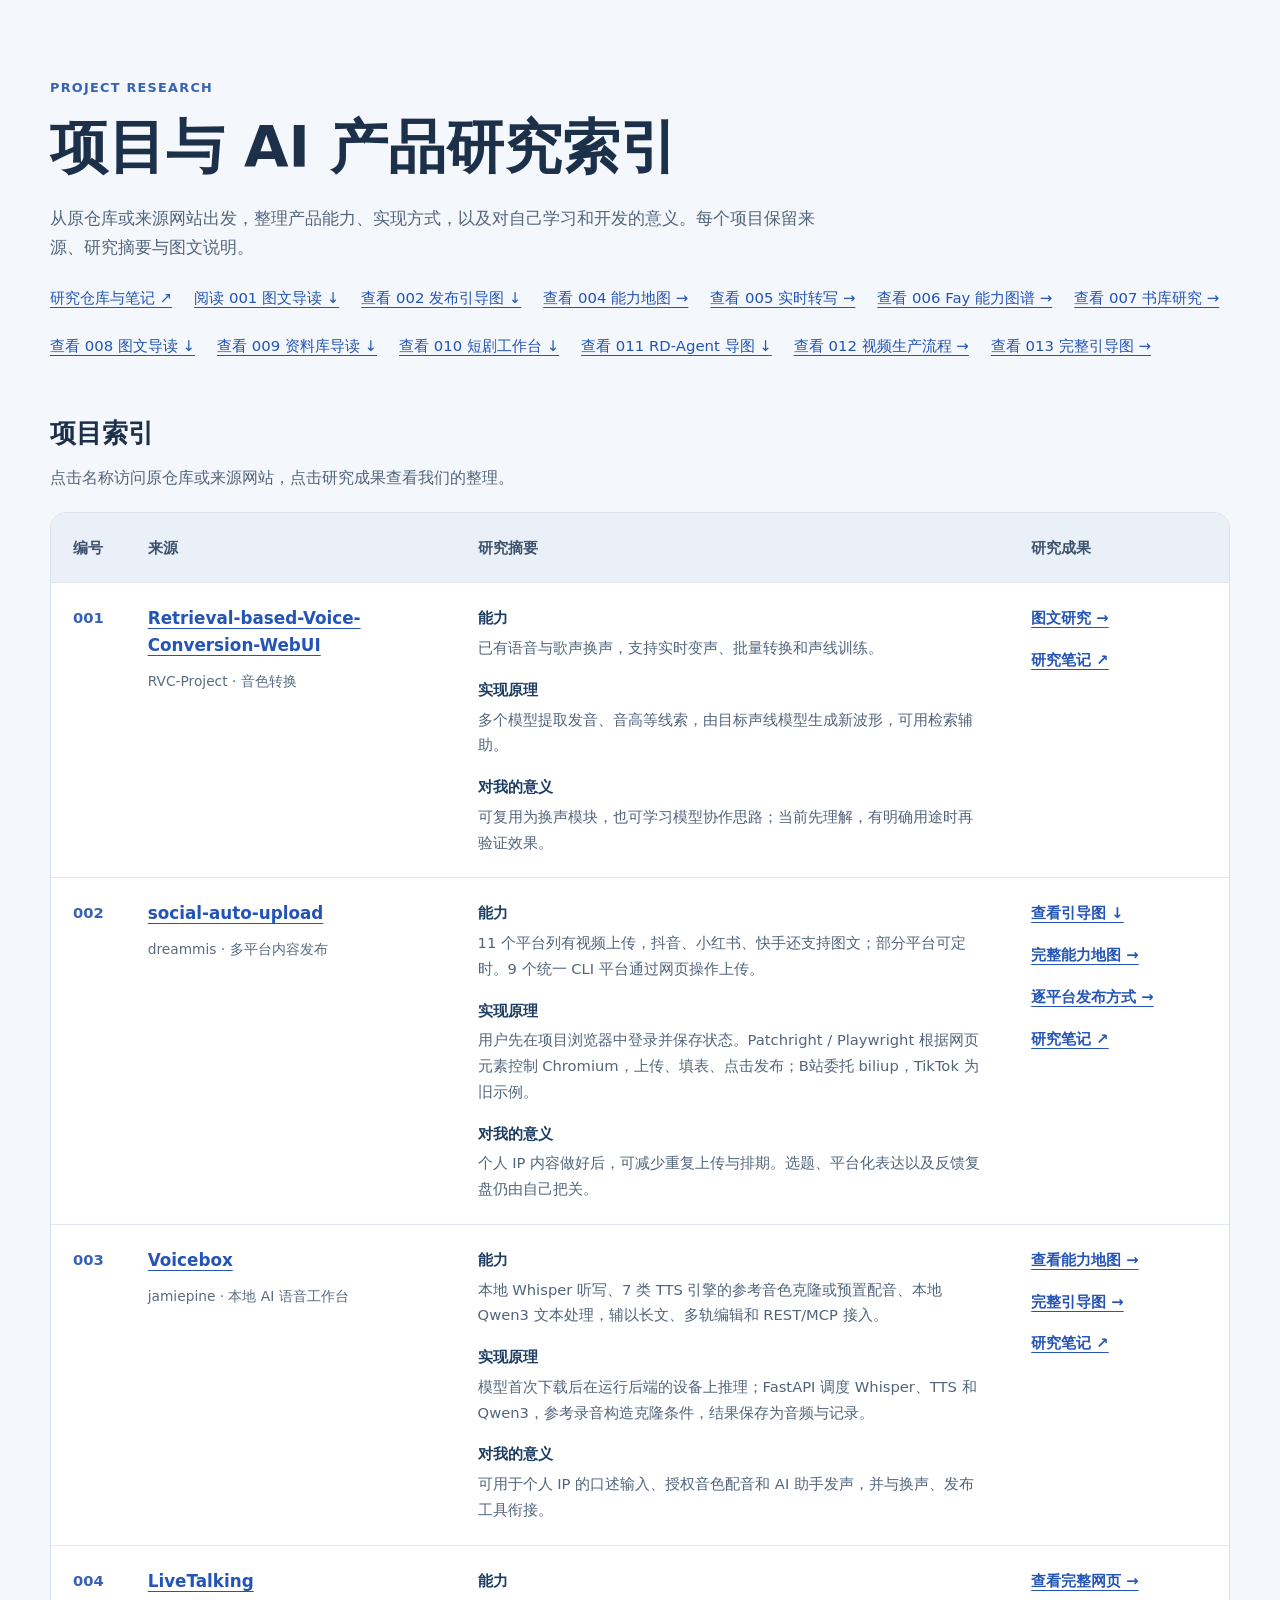
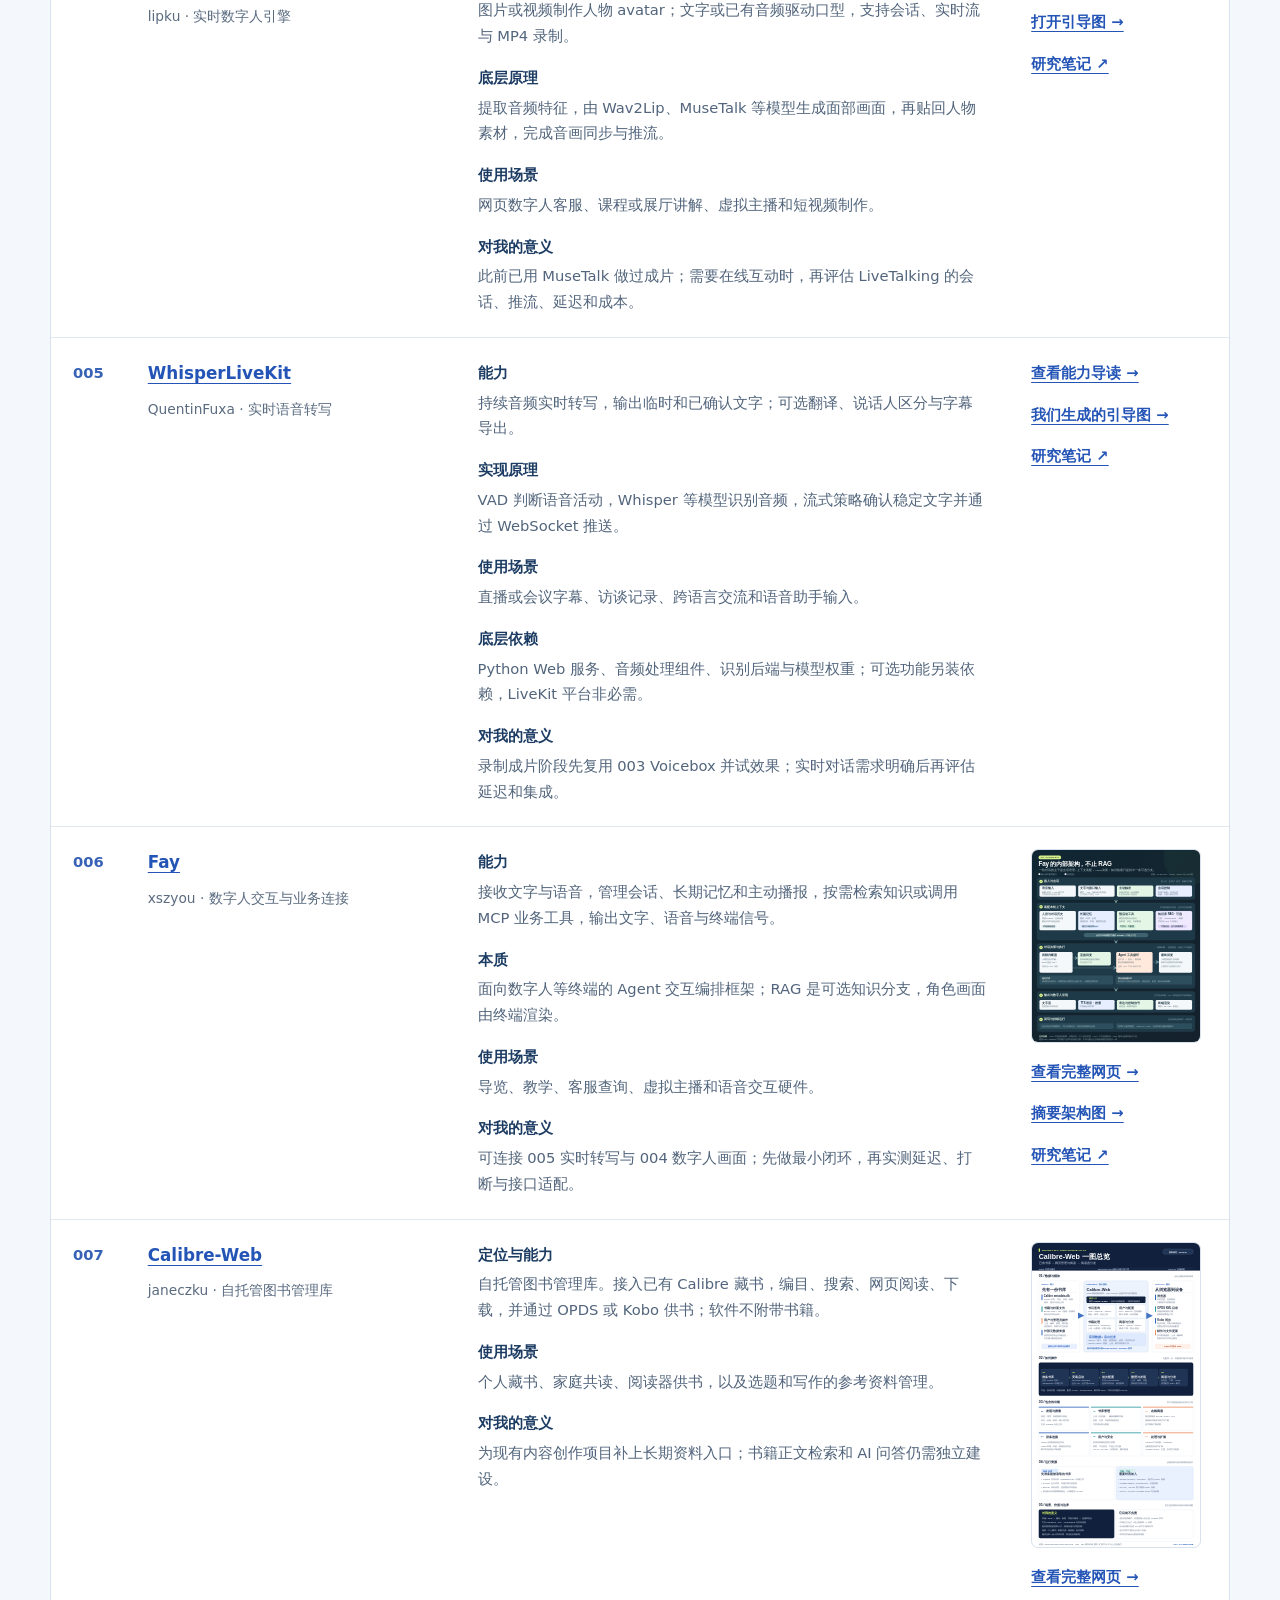
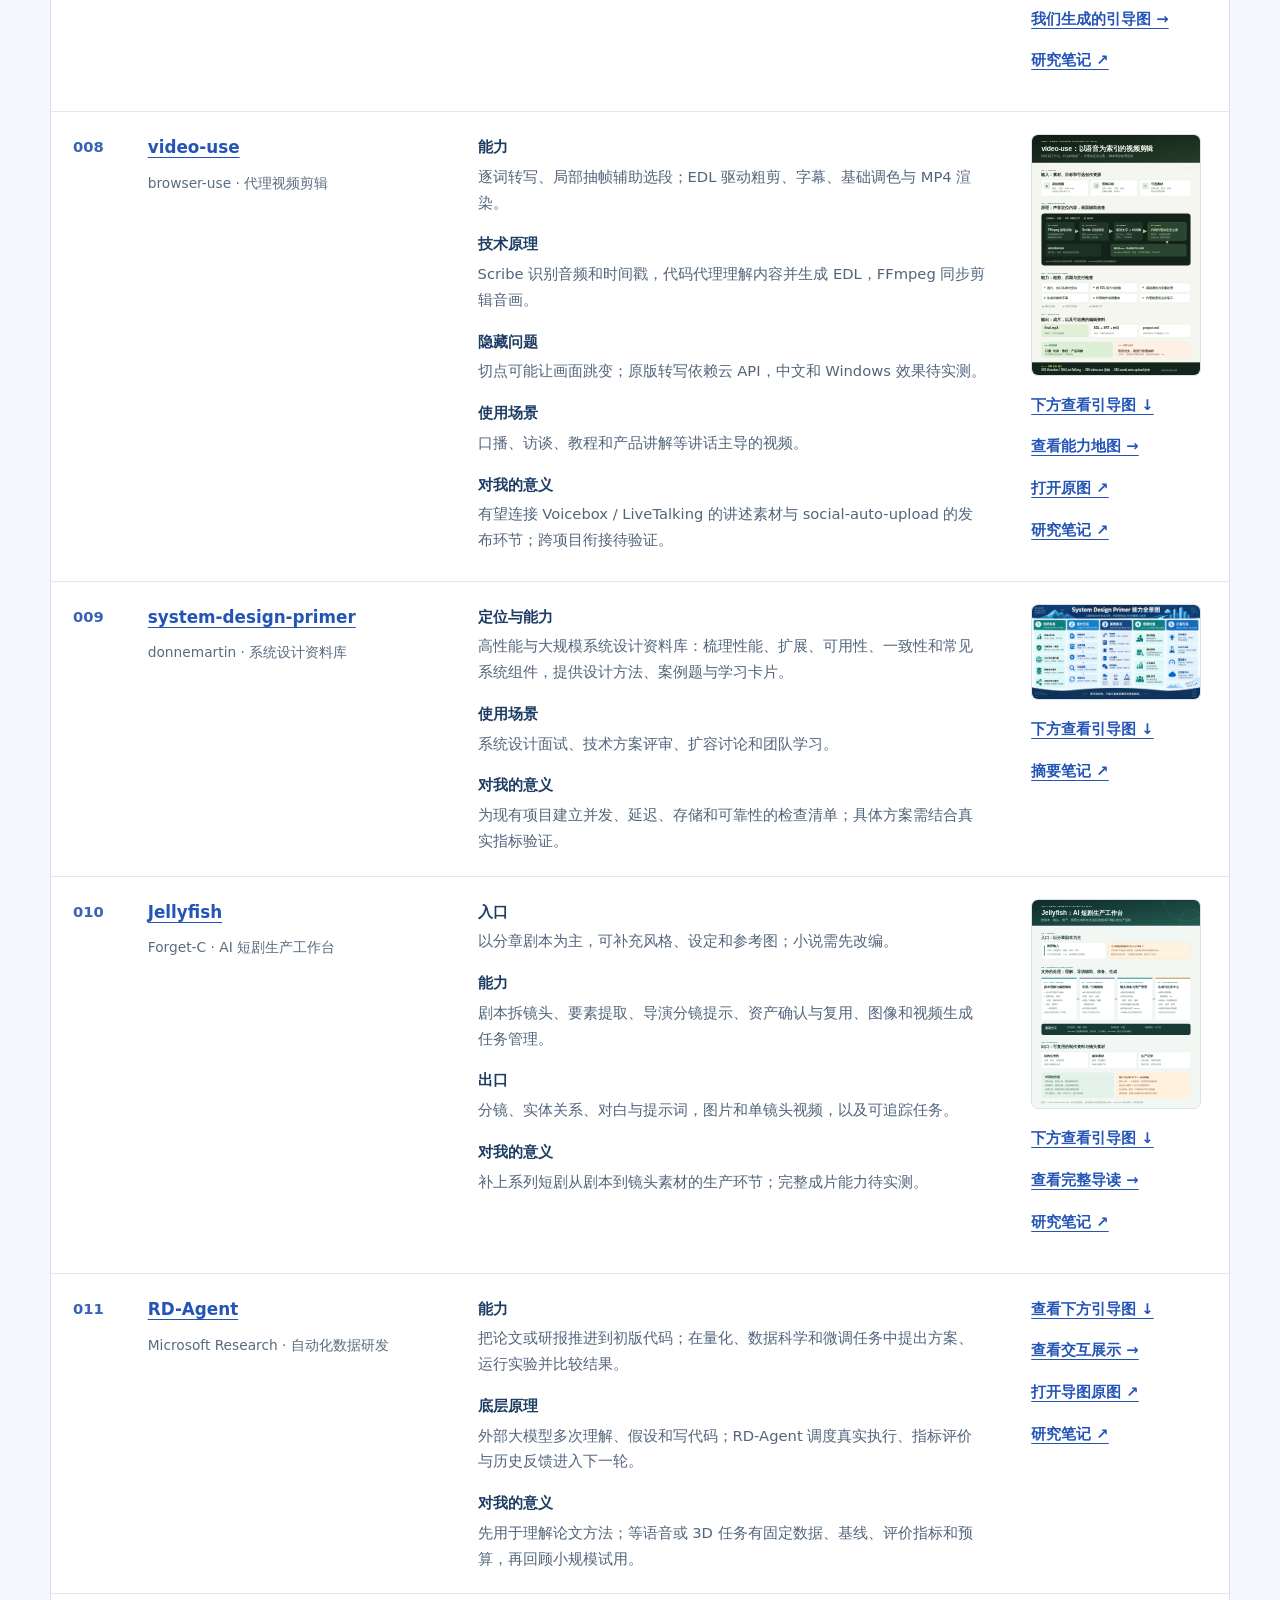
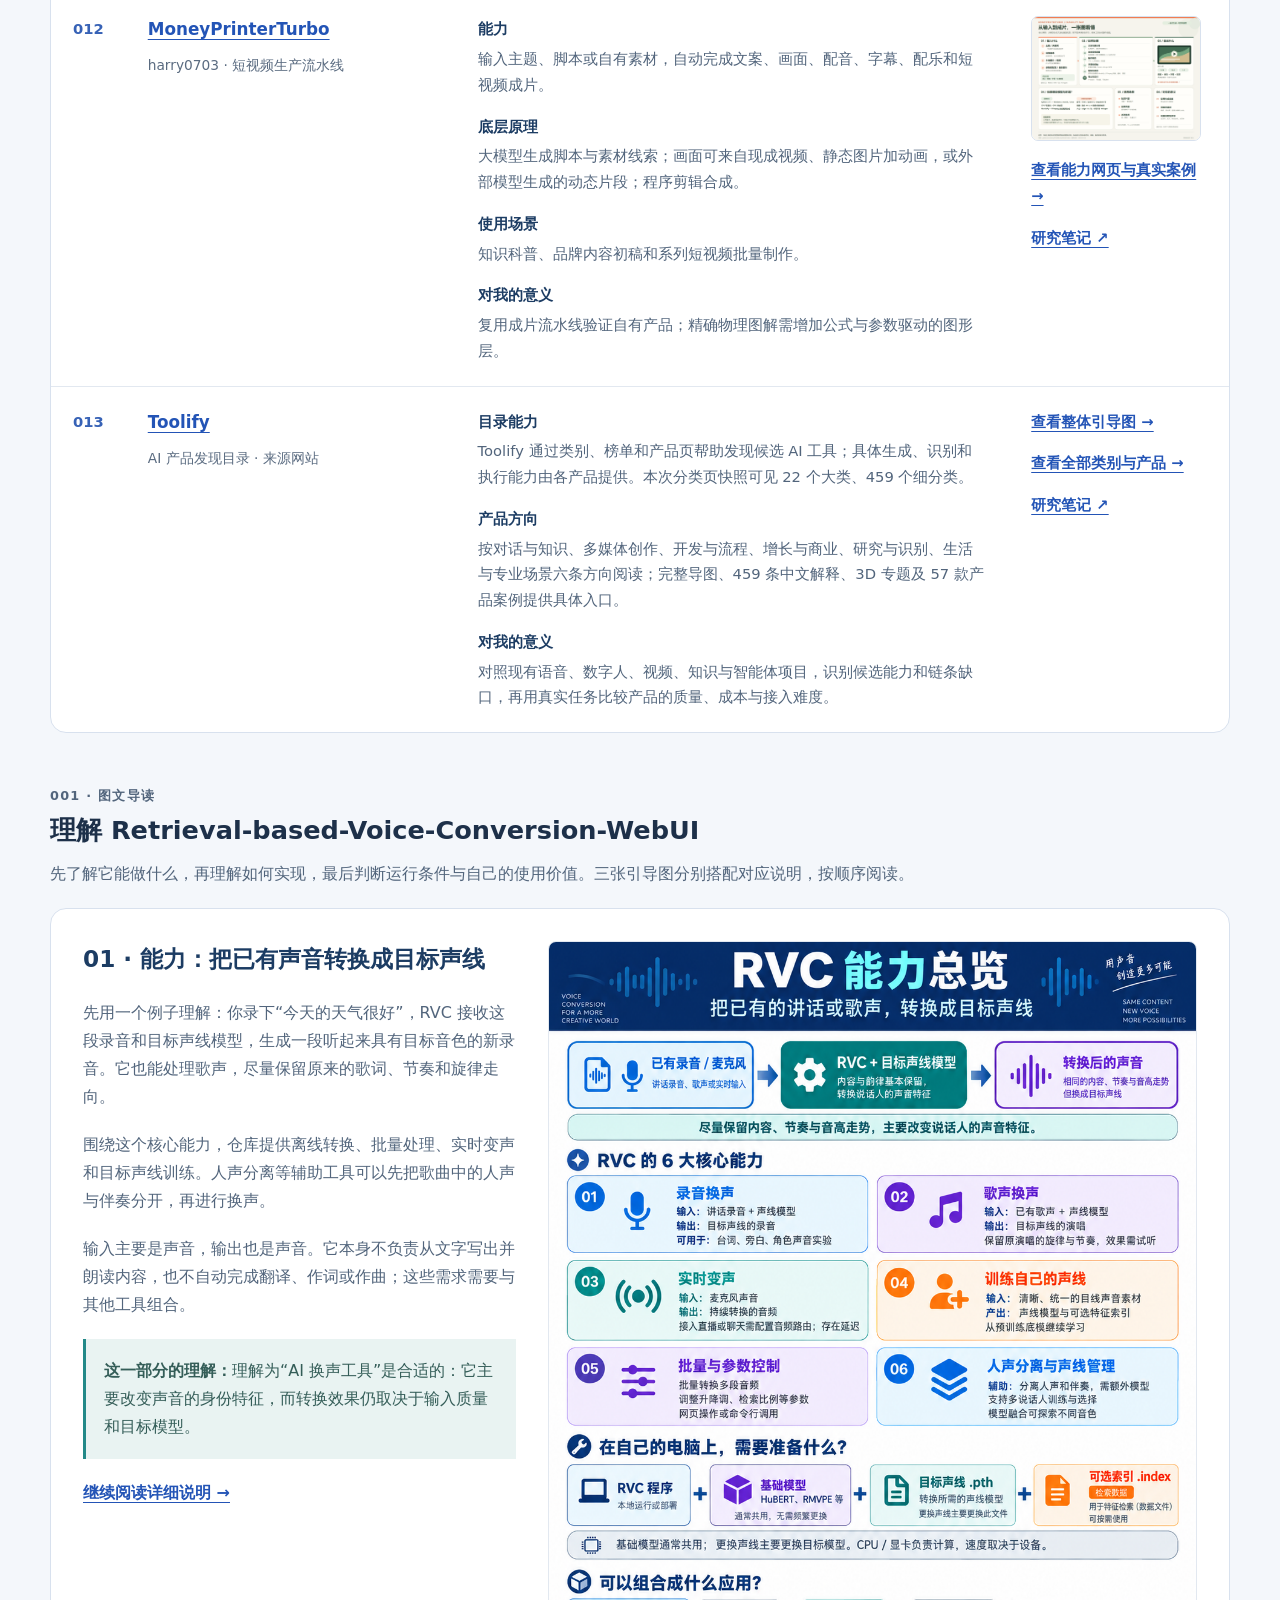
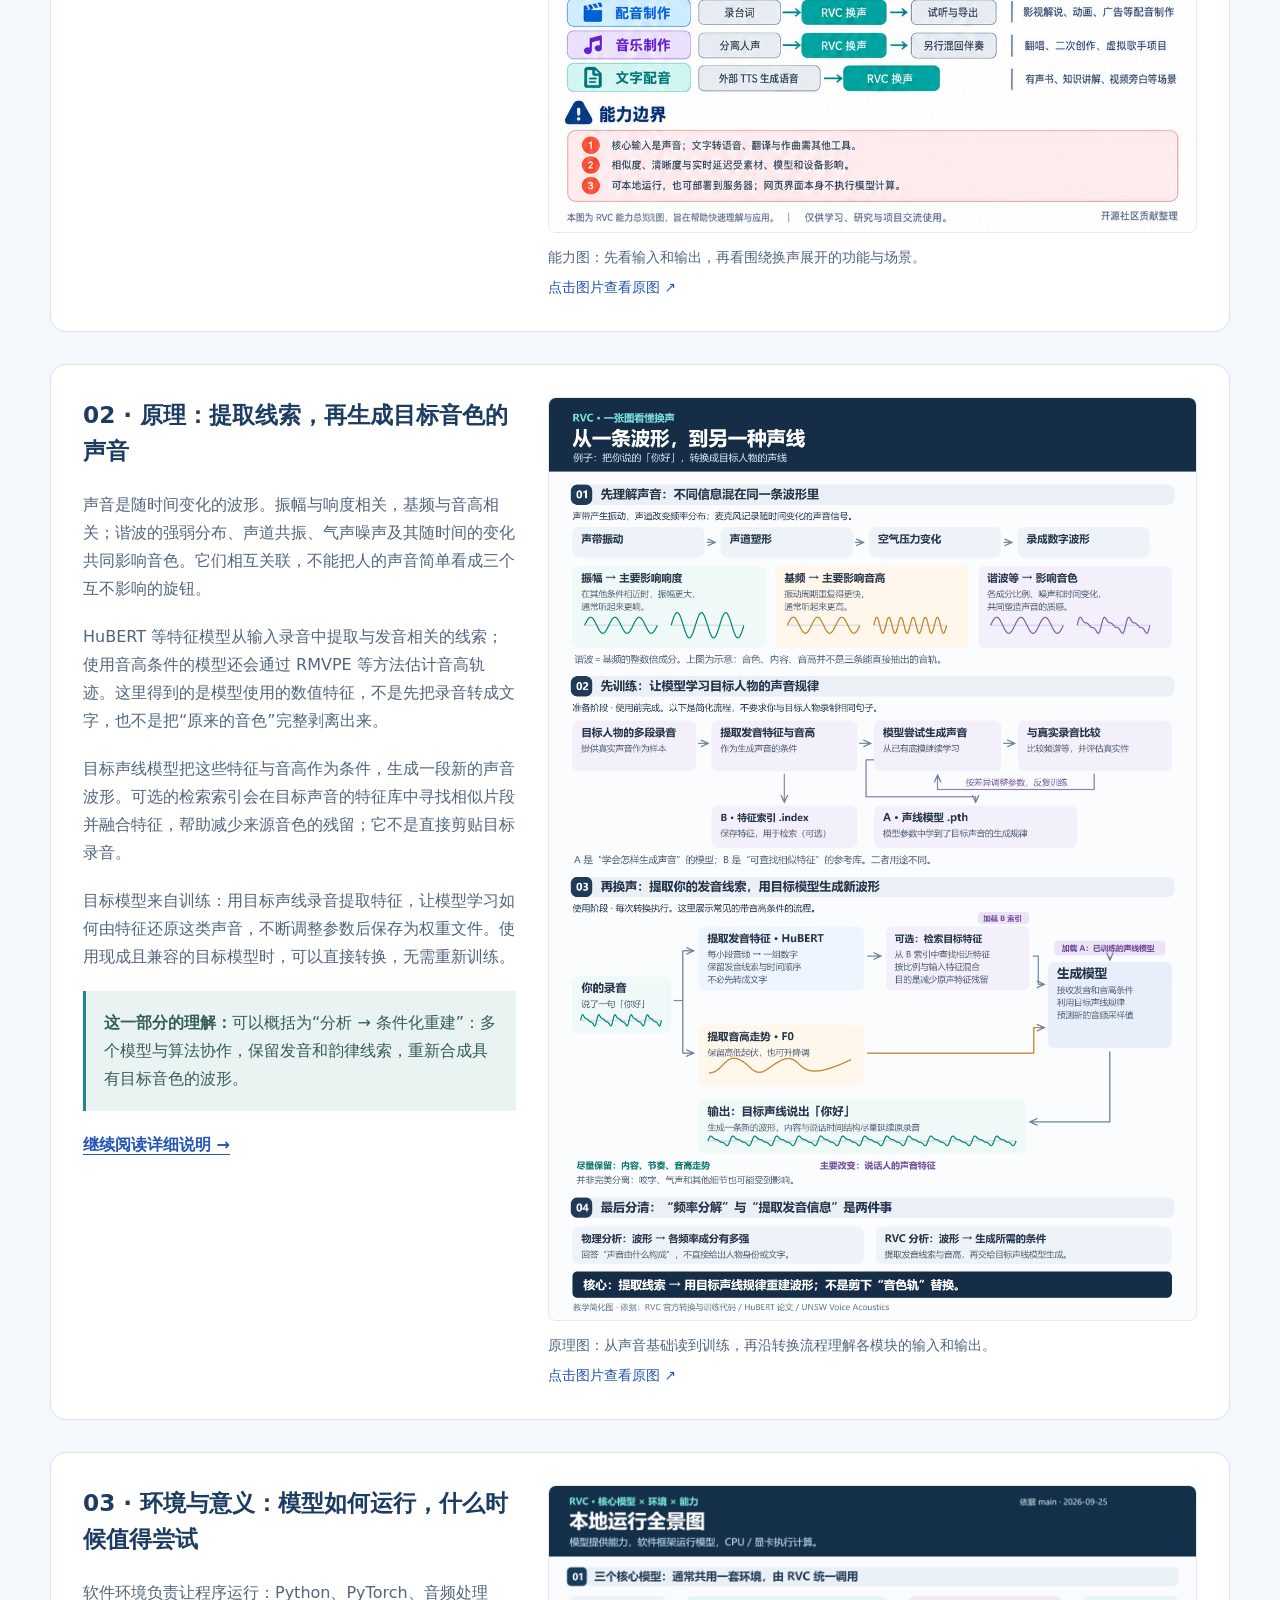
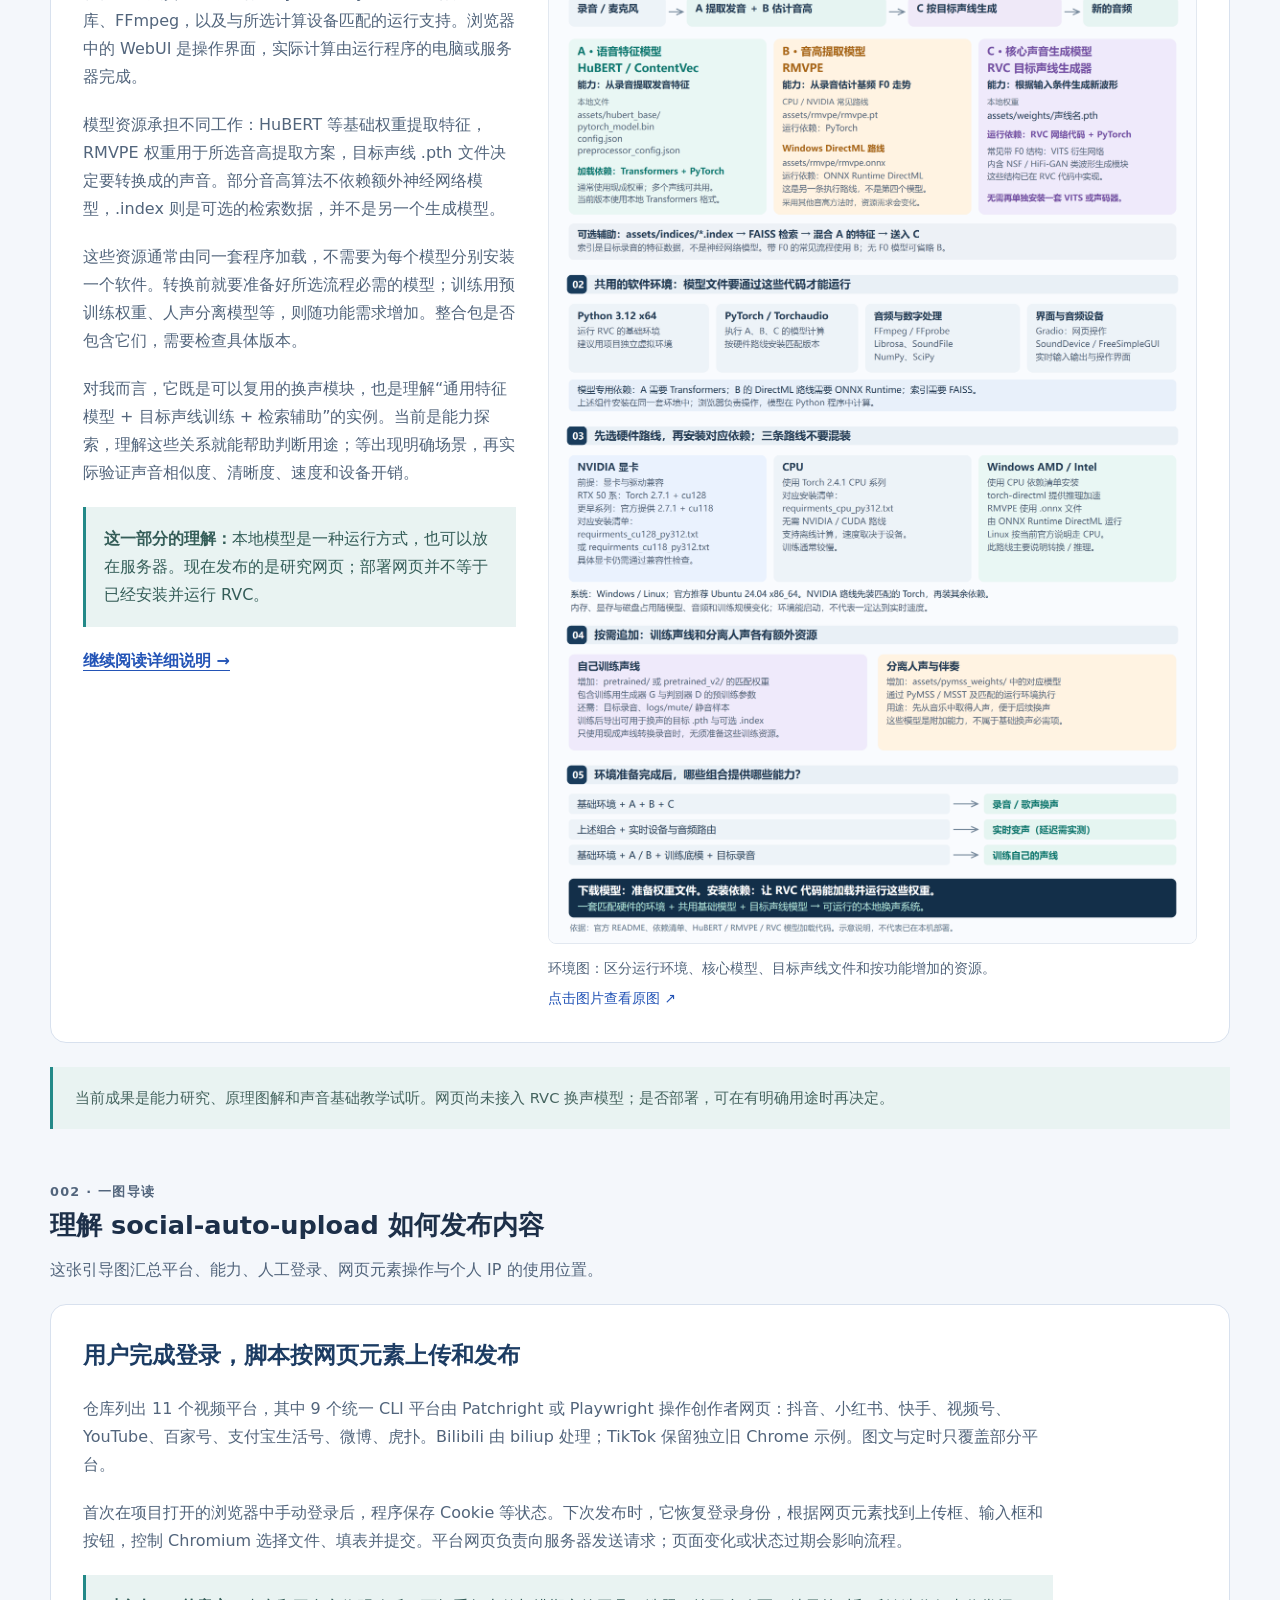
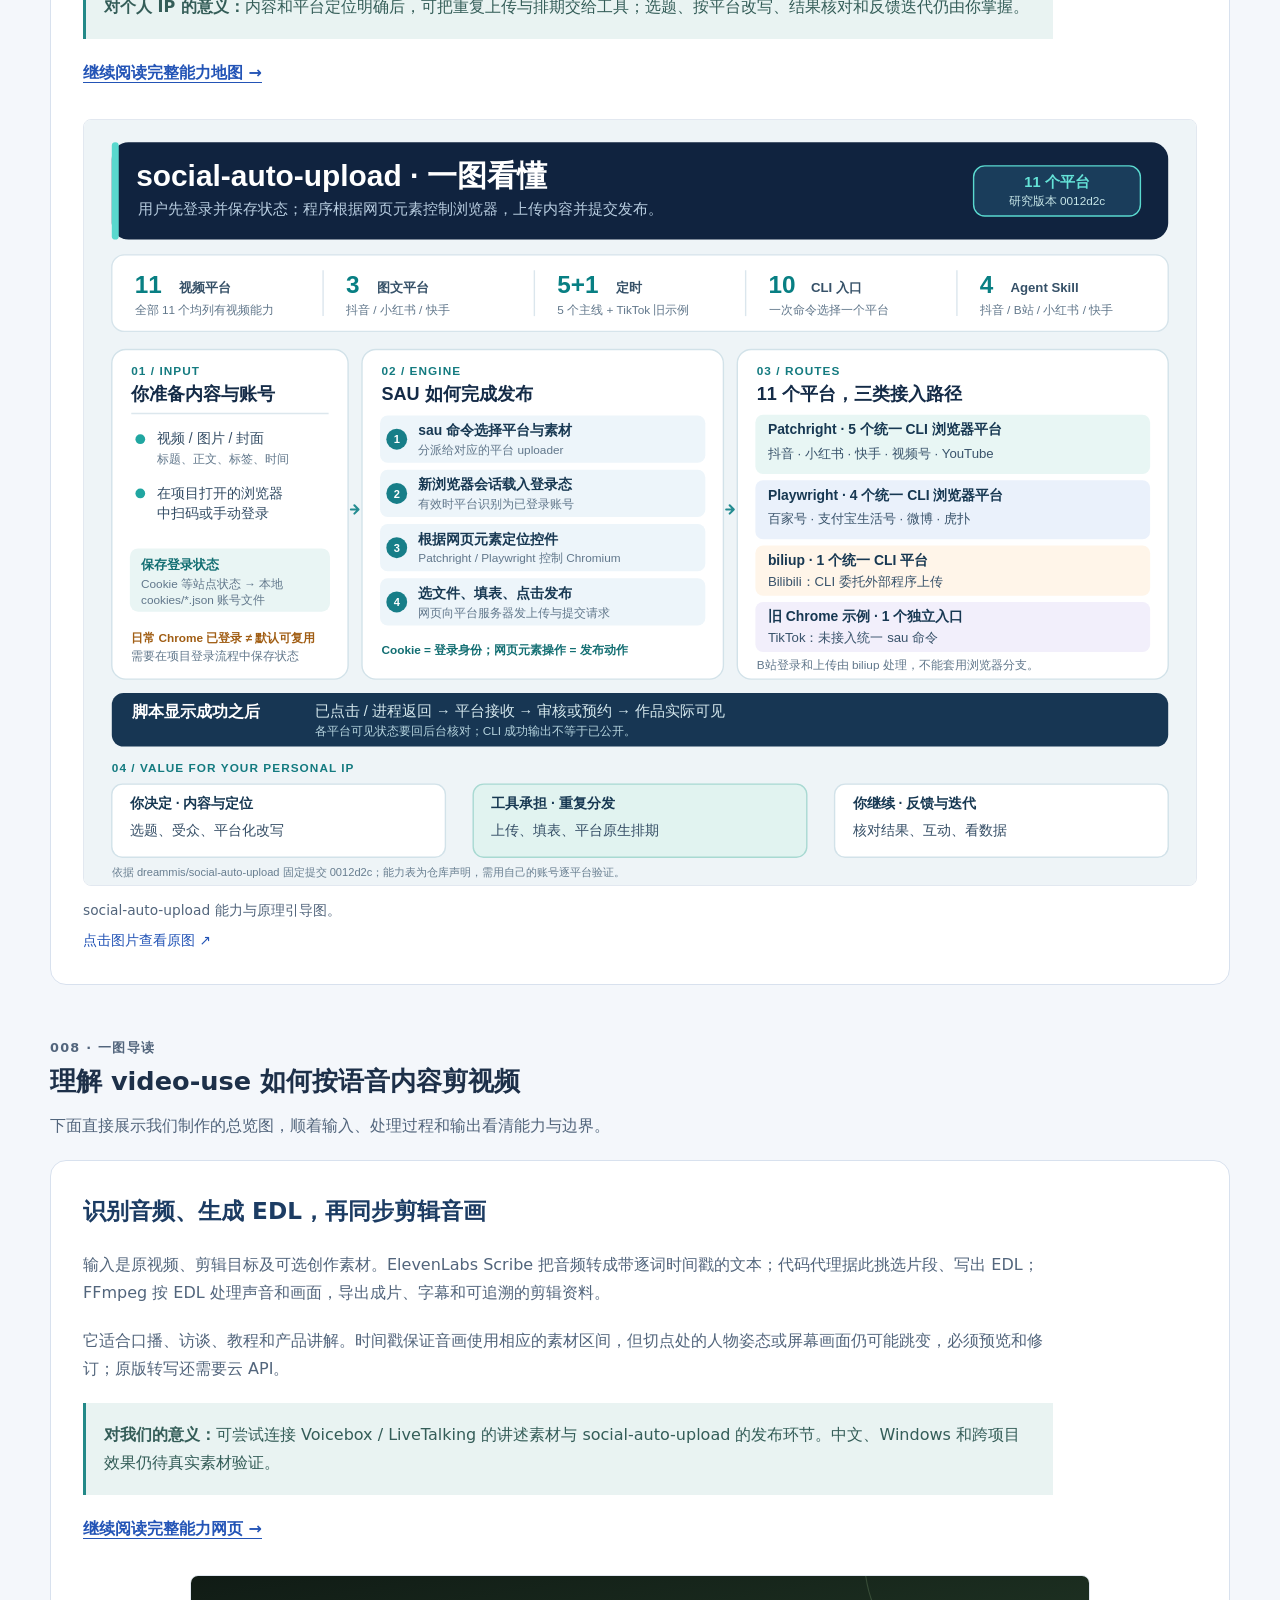
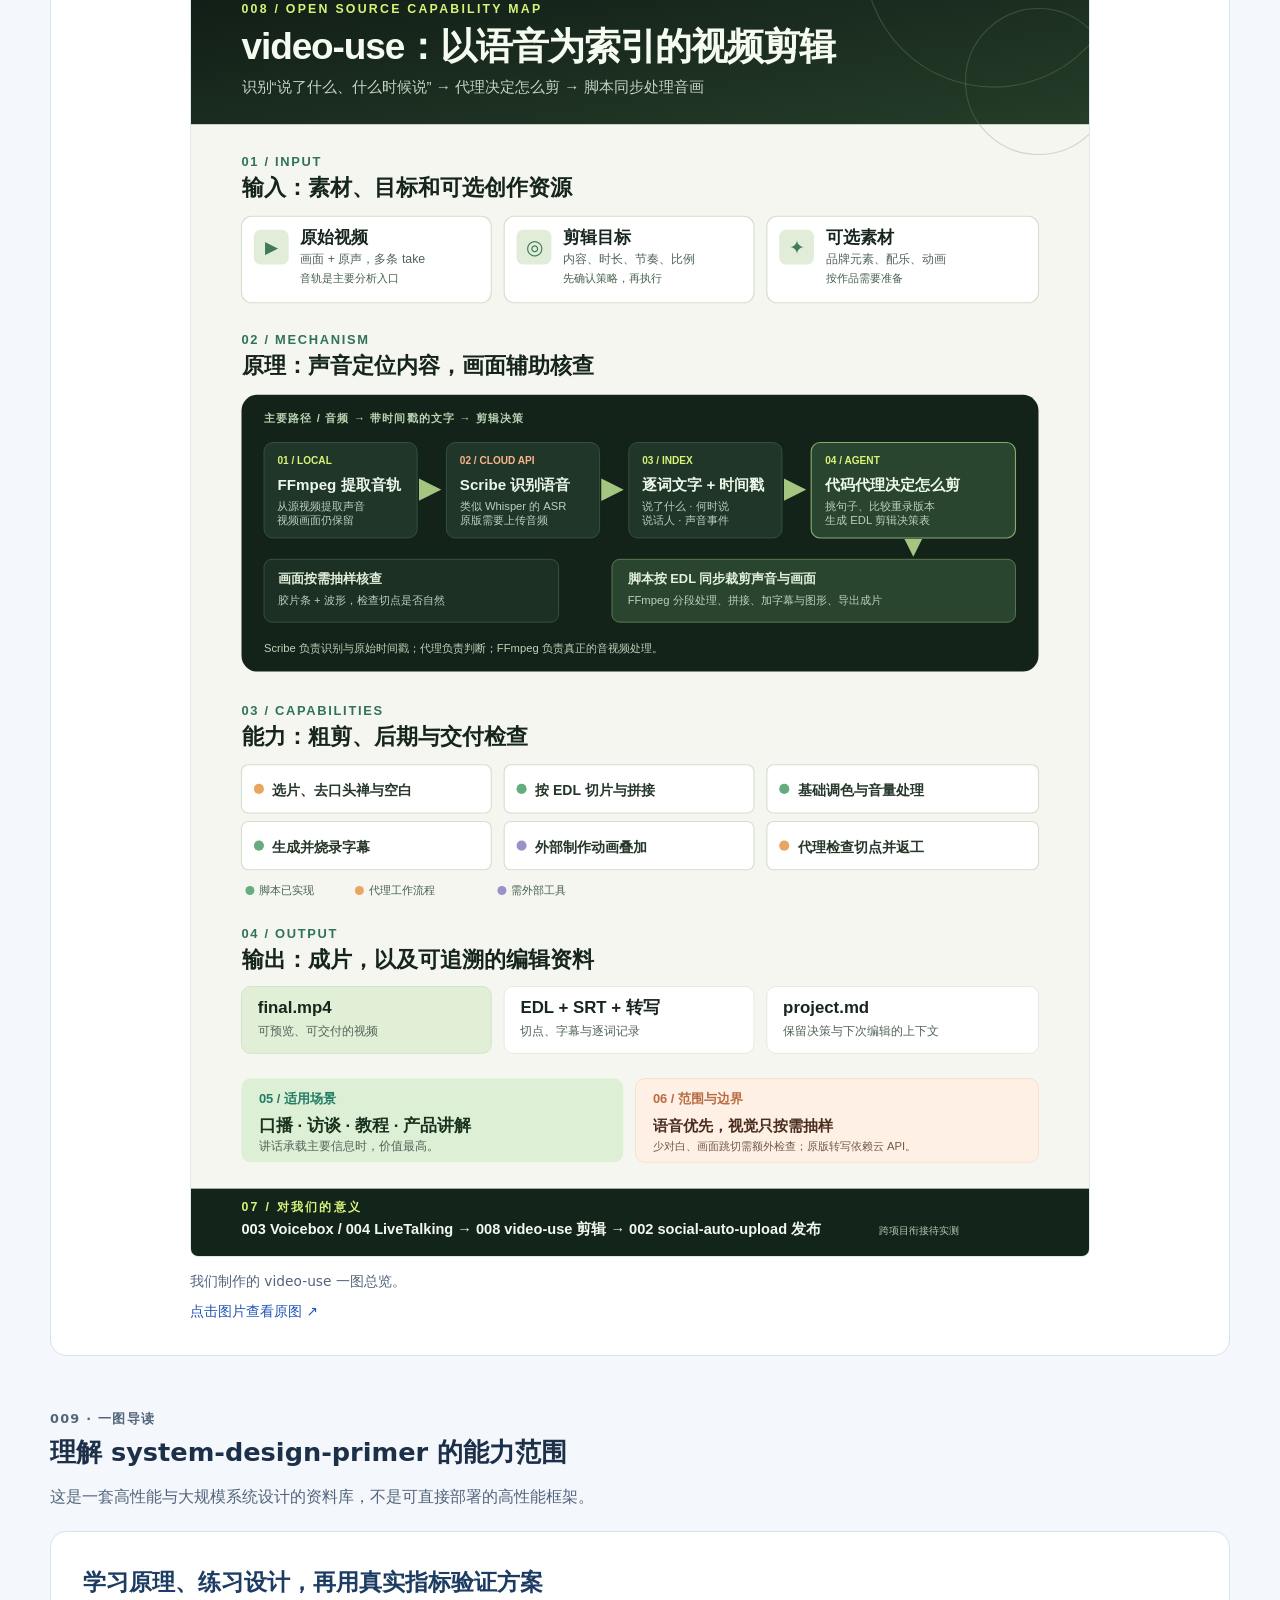
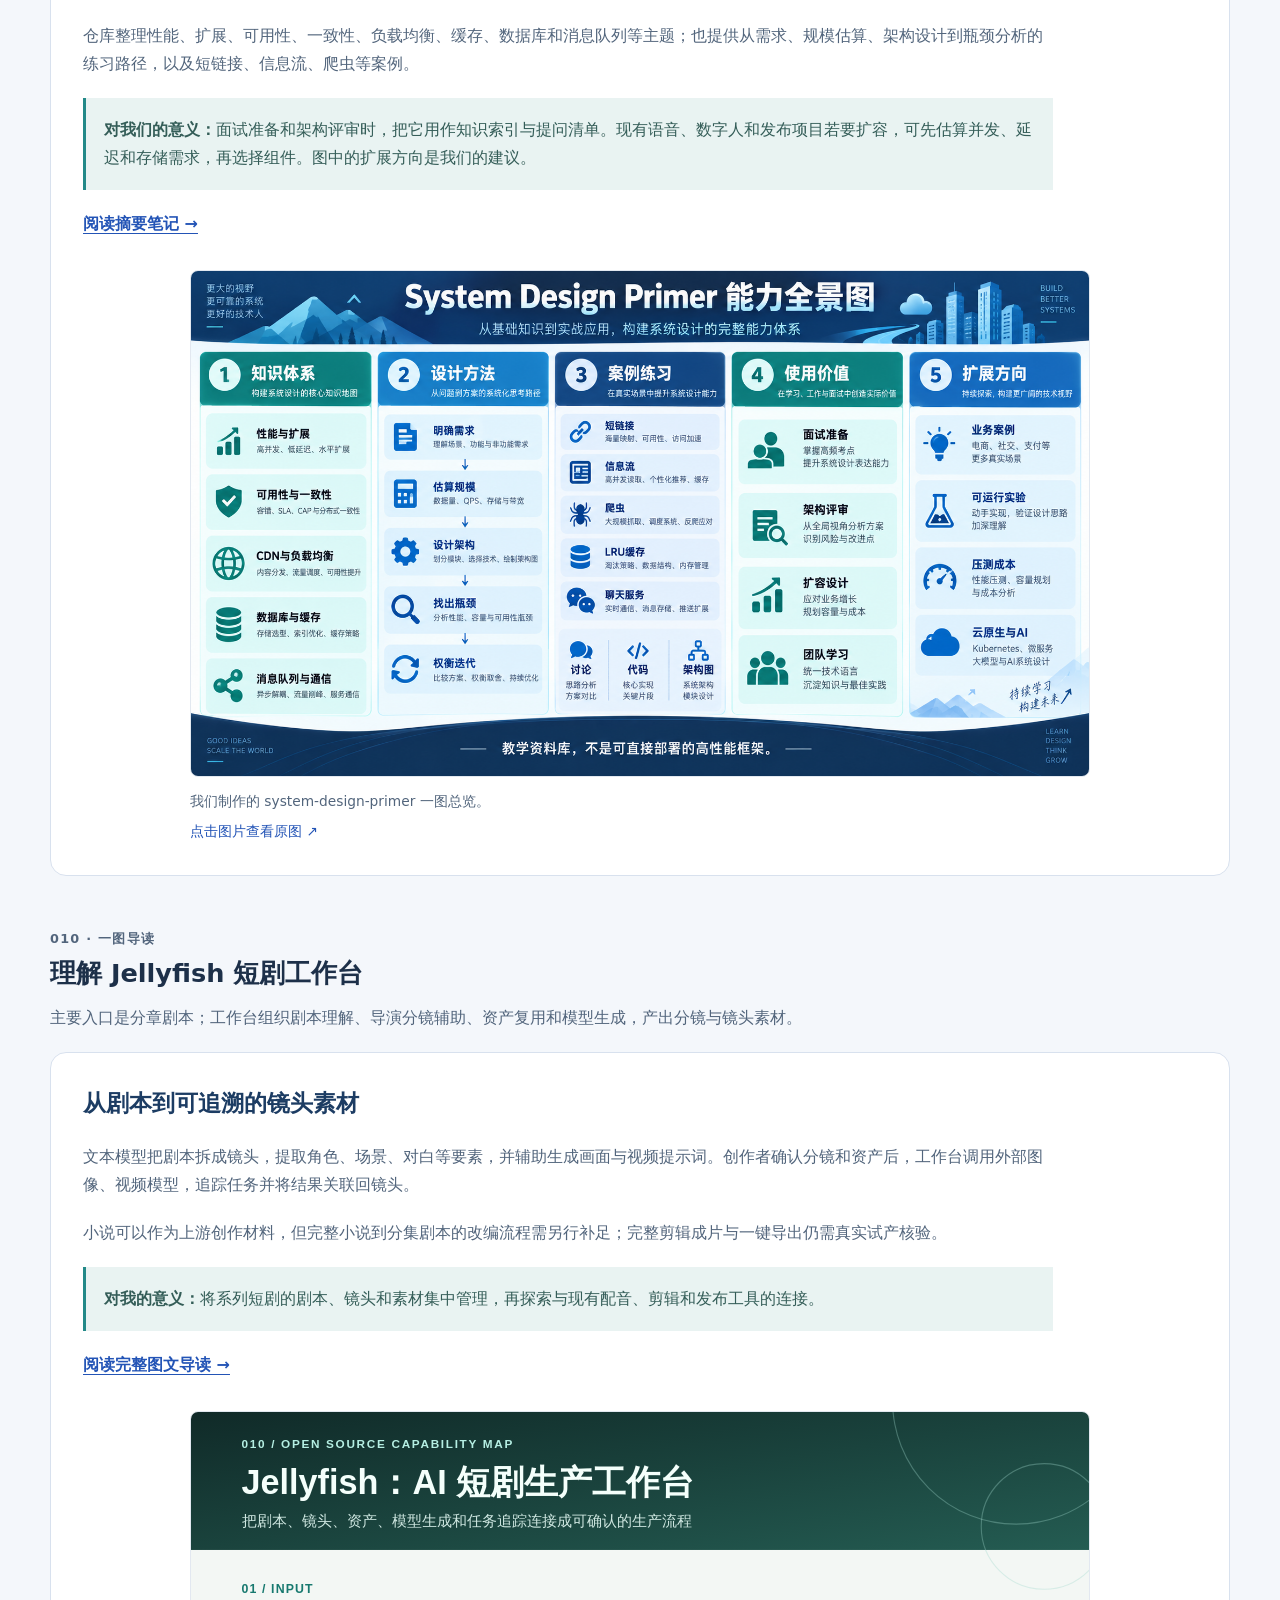
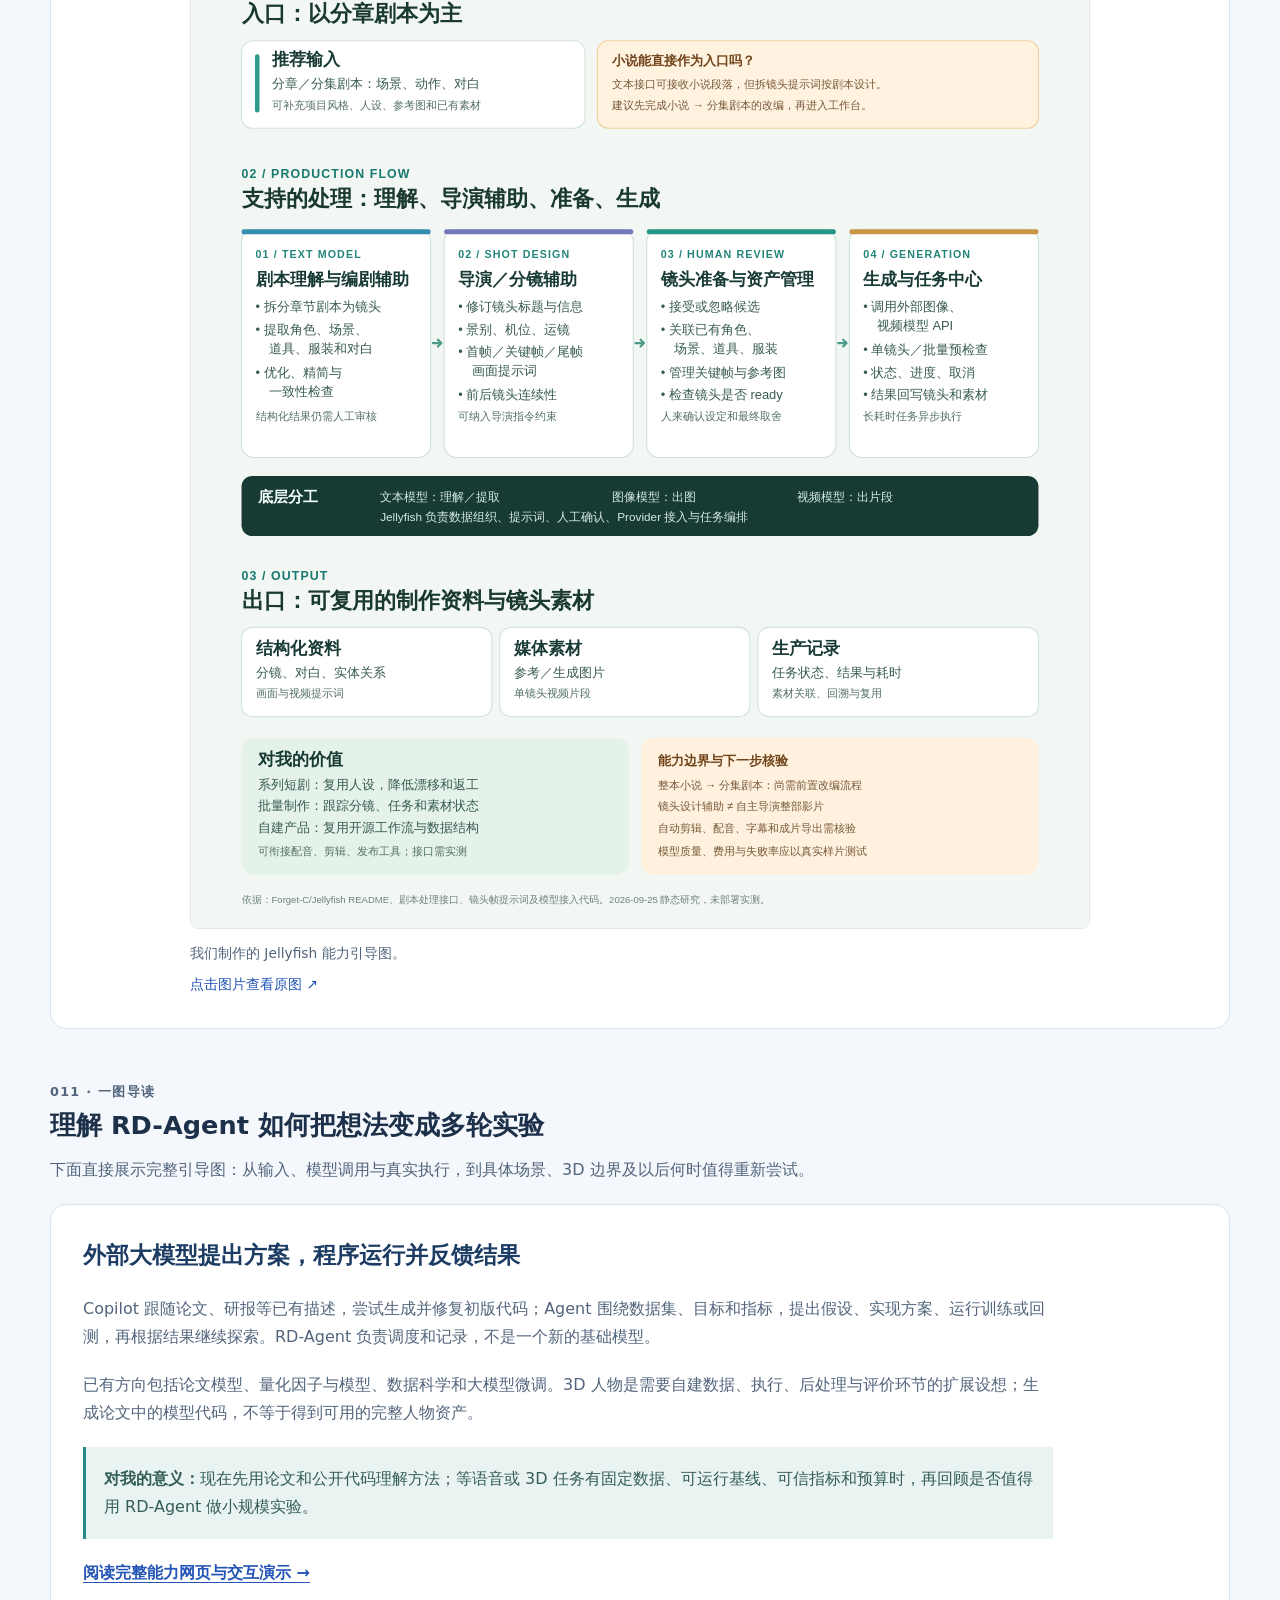
==== commit af5b6570: "docs: add Toolify AI product atlas and overview" ====
--- a/docs/index.html
+++ b/docs/index.html
@@ -3,8 +3,8 @@
 <head>
  <meta charset="utf-8">
  <meta name="viewport" content="width=device-width, initial-scale=1">
- <meta name="description" content="开源项目研究索引：关联源库，说明能力、实现原理、个人使用价值，并用完整图示辅助理解。">
- <title>GitHub 项目研究 · 源库索引与图解</title>
+ <meta name="description" content="项目与 AI 产品研究索引：关联原仓库或来源网站，说明能力、使用价值，并用图文页面辅助理解。">
+ <title>项目与 AI 产品研究 · 来源索引与图解</title>
  <style>
  :root{color-scheme:light;font-family:system-ui,-apple-system,"Segoe UI","Microsoft YaHei",sans-serif;color:#1d3049;background:#f4f7fb}
  *{box-sizing:border-box}body{margin:0;line-height:1.75}
@@ -38,12 +38,12 @@
  </style>
 </head>
 <body><main>
- <header><p class="eyebrow">GITHUB PROJECT RESEARCH</p><h1>开源项目研究索引</h1>
- <p class="intro">从源库出发，整理它具备的能力、实现这些能力的方法，以及对自己学习和开发的意义。每个项目保留原仓库关联、研究摘要与图文说明。</p>
- <div class="header-links"><a href="https://github.com/yydshly/0925_codex_project">研究仓库与笔记 ↗</a><a href="#guide-images">阅读 001 图文导读 ↓</a><a href="#guide-social-auto-upload">查看 002 发布引导图 ↓</a><a href="projects/004-livetalking/index.html">查看 004 能力地图 →</a><a href="projects/005-whisperlivekit/index.html">查看 005 实时转写 →</a><a href="projects/006-fay/index.html">查看 006 Fay 能力图谱 →</a><a href="projects/007-calibre-web/index.html">查看 007 书库研究 →</a><a href="#guide-video-use">查看 008 图文导读 ↓</a><a href="#guide-system-design-primer">查看 009 资料库导读 ↓</a><a href="#guide-jellyfish">查看 010 短剧工作台 ↓</a><a href="#guide-rd-agent">查看 011 RD-Agent 导图 ↓</a><a href="projects/012-moneyprinterturbo/index.html">查看 012 视频生产流程 →</a></div></header>
- <section aria-labelledby="index-title"><div class="section-heading"><h2 id="index-title">项目索引</h2><p>项目名称使用源库原名；点击库名访问原仓库，点击图文研究查看我们的整理。</p></div>
+ <header><p class="eyebrow">PROJECT RESEARCH</p><h1>项目与 AI 产品研究索引</h1>
+ <p class="intro">从原仓库或来源网站出发，整理产品能力、实现方式，以及对自己学习和开发的意义。每个项目保留来源、研究摘要与图文说明。</p>
+ <div class="header-links"><a href="https://github.com/yydshly/0925_codex_project">研究仓库与笔记 ↗</a><a href="#guide-images">阅读 001 图文导读 ↓</a><a href="#guide-social-auto-upload">查看 002 发布引导图 ↓</a><a href="projects/004-livetalking/index.html">查看 004 能力地图 →</a><a href="projects/005-whisperlivekit/index.html">查看 005 实时转写 →</a><a href="projects/006-fay/index.html">查看 006 Fay 能力图谱 →</a><a href="projects/007-calibre-web/index.html">查看 007 书库研究 →</a><a href="#guide-video-use">查看 008 图文导读 ↓</a><a href="#guide-system-design-primer">查看 009 资料库导读 ↓</a><a href="#guide-jellyfish">查看 010 短剧工作台 ↓</a><a href="#guide-rd-agent">查看 011 RD-Agent 导图 ↓</a><a href="projects/012-moneyprinterturbo/index.html">查看 012 视频生产流程 →</a><a href="projects/013-toolify-ai-atlas/overview.html">查看 013 完整引导图 →</a></div></header>
+ <section aria-labelledby="index-title"><div class="section-heading"><h2 id="index-title">项目索引</h2><p>点击名称访问原仓库或来源网站，点击研究成果查看我们的整理。</p></div>
  <div class="table-wrap" role="region" aria-label="项目索引表，可横向滚动" tabindex="0"><table>
- <thead><tr><th scope="col">编号</th><th scope="col">源库</th><th scope="col">研究摘要</th><th scope="col">研究成果</th></tr></thead>
+ <thead><tr><th scope="col">编号</th><th scope="col">来源</th><th scope="col">研究摘要</th><th scope="col">研究成果</th></tr></thead>
  <tbody><tr><th scope="row" class="project-id">001</th><td class="source-cell"><a class="source-name" href="https://github.com/RVC-Project/Retrieval-based-Voice-Conversion-WebUI" target="_blank" rel="noopener">Retrieval-based-Voice-Conversion-WebUI</a><span class="source-owner">RVC-Project · 音色转换</span></td>
  <td class="summary-cell"><dl><div><dt>能力</dt><dd>已有语音与歌声换声，支持实时变声、批量转换和声线训练。</dd></div><div><dt>实现原理</dt><dd>多个模型提取发音、音高等线索，由目标声线模型生成新波形，可用检索辅助。</dd></div><div><dt>对我的意义</dt><dd>可复用为换声模块，也可学习模型协作思路；当前先理解，有明确用途时再验证效果。</dd></div></dl></td>
  <td class="result-links"><a href="projects/001-rvc-voice-conversion/index.html#research-abstract">图文研究 →</a><a href="https://github.com/yydshly/0925_codex_project/blob/main/projects/001-rvc-voice-conversion/README.md">研究笔记 ↗</a></td></tr>
@@ -74,7 +74,9 @@
 <td class="result-links"><a href="#guide-rd-agent">查看下方引导图 ↓</a><a href="projects/011-rd-agent/index.html">查看交互展示 →</a><a href="projects/011-rd-agent/rd-agent-guide.svg">打开导图原图 ↗</a><a href="https://github.com/yydshly/0925_codex_project/blob/main/projects/011-rd-agent/README.md">研究笔记 ↗</a></td></tr>
 <tr><th scope="row" class="project-id">012</th><td class="source-cell"><a class="source-name" href="https://github.com/harry0703/MoneyPrinterTurbo" target="_blank" rel="noopener noreferrer">MoneyPrinterTurbo</a><span class="source-owner">harry0703 · 短视频生产流水线</span></td>
 <td class="summary-cell"><dl><div><dt>能力</dt><dd>输入主题、脚本或自有素材，自动完成文案、画面、配音、字幕、配乐和短视频成片。</dd></div><div><dt>底层原理</dt><dd>大模型生成脚本与素材线索；画面可来自现成视频、静态图片加动画，或外部模型生成的动态片段；程序剪辑合成。</dd></div><div><dt>使用场景</dt><dd>知识科普、品牌内容初稿和系列短视频批量制作。</dd></div><div><dt>对我的意义</dt><dd>复用成片流水线验证自有产品；精确物理图解需增加公式与参数驱动的图形层。</dd></div></dl></td>
-<td class="result-links"><a class="result-image" href="projects/012-moneyprinterturbo/assets/capability-map.png" aria-label="打开 MoneyPrinterTurbo 完整引导图"><img src="projects/012-moneyprinterturbo/assets/capability-map.png" width="180" height="132" alt="MoneyPrinterTurbo 输入、处理流程、画面来源、成片、场景与产品价值总览" loading="lazy"></a><a href="projects/012-moneyprinterturbo/index.html">查看能力网页与真实案例 →</a><a href="https://github.com/yydshly/0925_codex_project/blob/main/projects/012-moneyprinterturbo/README.md">研究笔记 ↗</a></td></tr></tbody>
+<td class="result-links"><a class="result-image" href="projects/012-moneyprinterturbo/assets/capability-map.png" aria-label="打开 MoneyPrinterTurbo 完整引导图"><img src="projects/012-moneyprinterturbo/assets/capability-map.png" width="180" height="132" alt="MoneyPrinterTurbo 输入、处理流程、画面来源、成片、场景与产品价值总览" loading="lazy"></a><a href="projects/012-moneyprinterturbo/index.html">查看能力网页与真实案例 →</a><a href="https://github.com/yydshly/0925_codex_project/blob/main/projects/012-moneyprinterturbo/README.md">研究笔记 ↗</a></td></tr>
+<tr><th scope="row" class="project-id">013</th><td class="source-cell"><a class="source-name" href="https://www.toolify.ai/" target="_blank" rel="noopener noreferrer">Toolify</a><span class="source-owner">AI 产品发现目录 · 来源网站</span></td><td class="summary-cell"><dl><div><dt>目录能力</dt><dd>Toolify 通过类别、榜单和产品页帮助发现候选 AI 工具；具体生成、识别和执行能力由各产品提供。本次分类页快照可见 22 个大类、459 个细分类。</dd></div><div><dt>产品方向</dt><dd>按对话与知识、多媒体创作、开发与流程、增长与商业、研究与识别、生活与专业场景六条方向阅读；完整导图、459 条中文解释、3D 专题及 57 款产品案例提供具体入口。</dd></div><div><dt>对我的意义</dt><dd>对照现有语音、数字人、视频、知识与智能体项目，识别候选能力和链条缺口，再用真实任务比较产品的质量、成本与接入难度。</dd></div></dl></td><td class="result-links"><a href="projects/013-toolify-ai-atlas/overview.html">查看整体引导图 →</a><a href="projects/013-toolify-ai-atlas/index.html">查看全部类别与产品 →</a><a href="https://github.com/yydshly/0925_codex_project/blob/main/projects/013-toolify-ai-atlas/README.md">研究笔记 ↗</a></td></tr>
+</tbody>
  </table></div></section>
  <section id="guide-images" aria-labelledby="guides-title"><div class="section-heading"><p class="eyebrow">001 · 图文导读</p><h2 id="guides-title">理解 Retrieval-based-Voice-Conversion-WebUI</h2><p>先了解它能做什么，再理解如何实现，最后判断运行条件与自己的使用价值。三张引导图分别搭配对应说明，按顺序阅读。</p></div>
  <div class="guide-stories"><article class="guide-story" id="guide-capability" aria-labelledby="title-capability">
